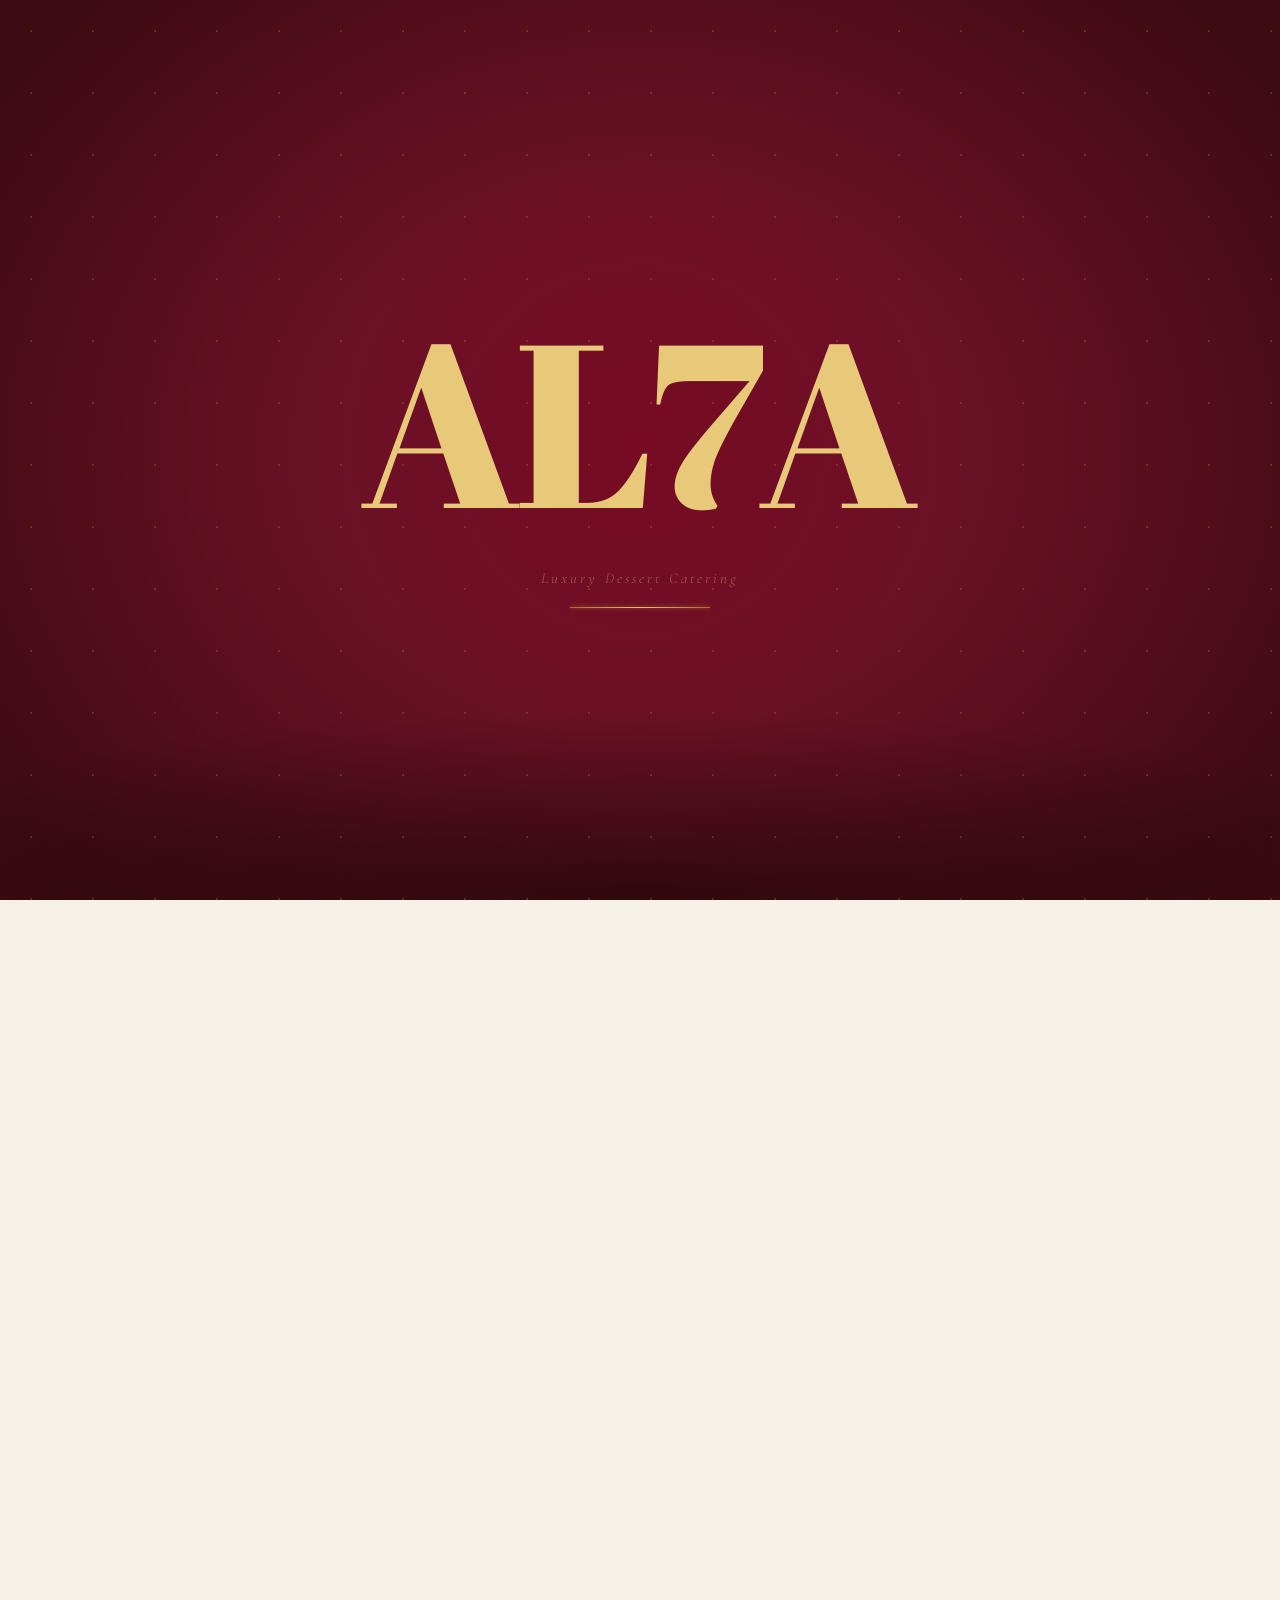
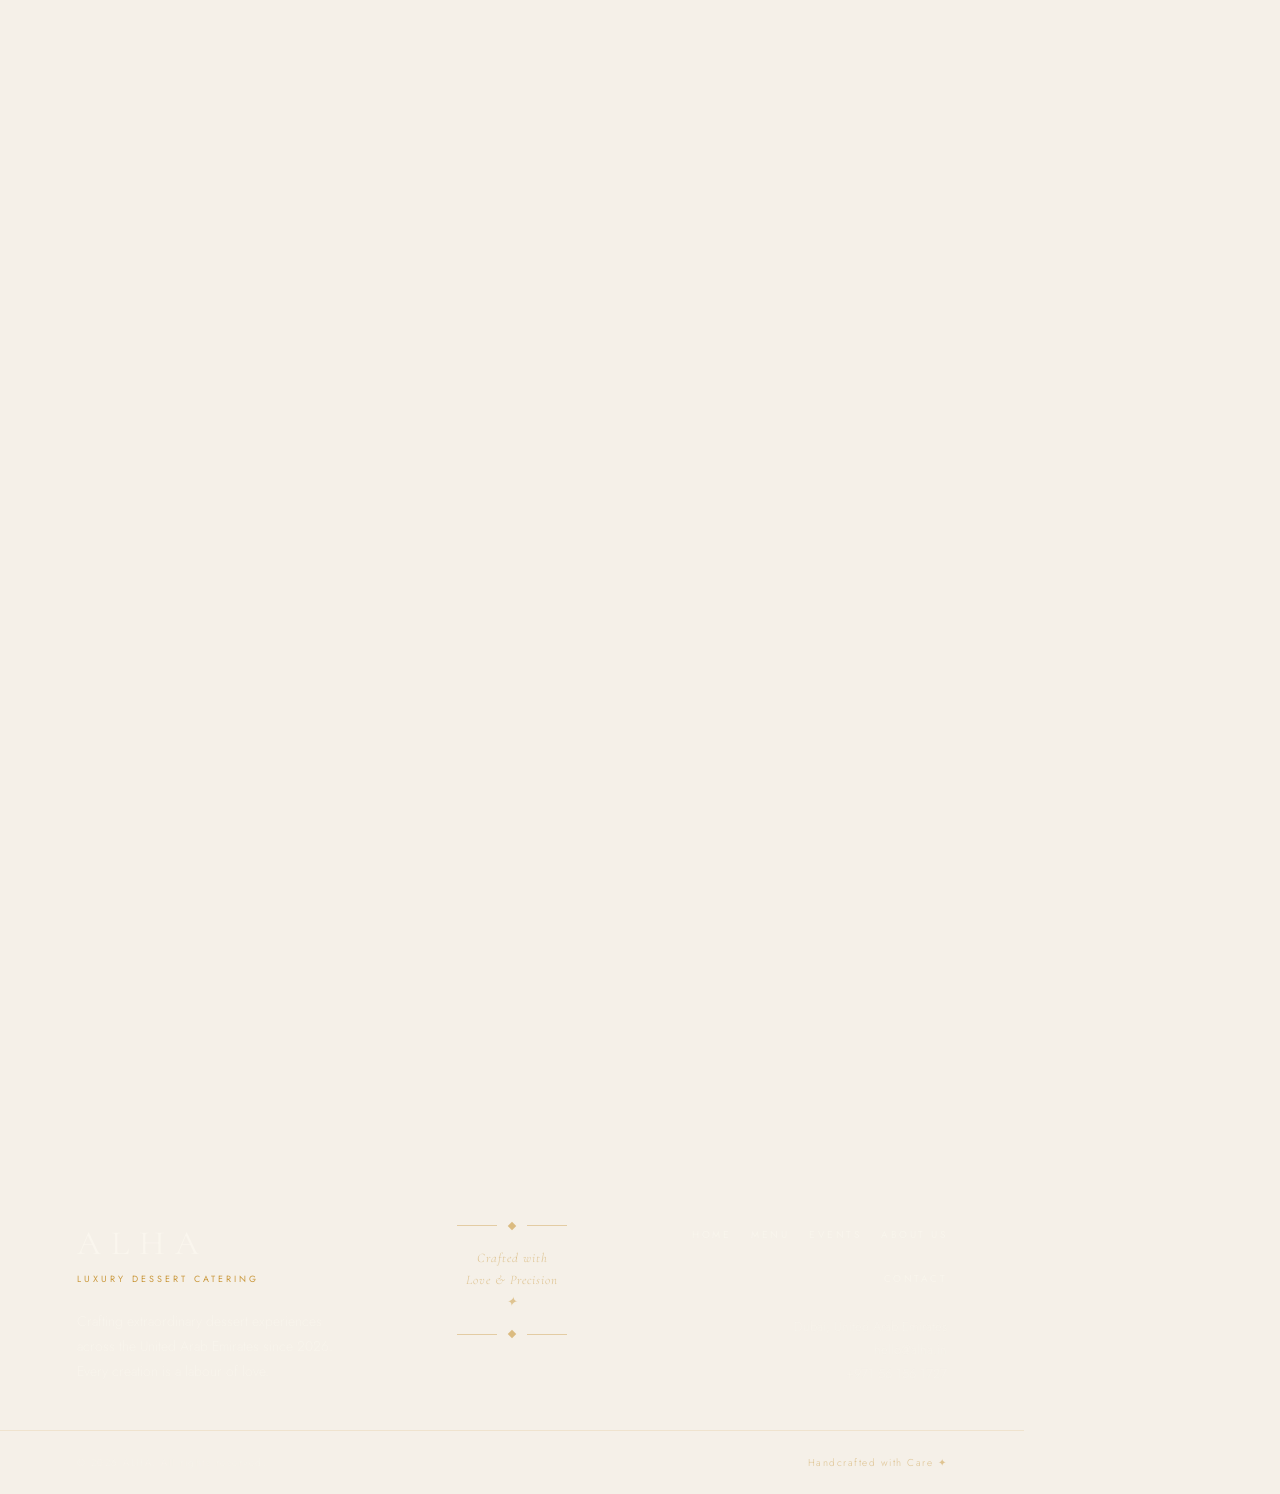
==== index.html @ c1e3aeca "backend - journal" ====
<!DOCTYPE html>
<html lang="en">
<head>
  <meta charset="UTF-8" />
  <meta name="viewport" content="width=device-width, initial-scale=1.0" />
  <link href="https://fonts.googleapis.com/css2?family=Cormorant+Garamond:ital,wght@0,300;0,400;0,600;0,700;1,300;1,400;1,600&family=Jost:wght@200;300;400;500&family=Abril+Fatface&display=swap" rel="stylesheet" />
  <!-- Tabler Icons -->
  <link rel="stylesheet" href="https://cdn.jsdelivr.net/npm/@tabler/icons-webfont@latest/tabler-icons.min.css">
  <!-- Three.js r128 from CDN -->
  <!-- Supabase Client Library -->
  <script src="https://cdn.jsdelivr.net/npm/@supabase/supabase-js@2"></script>
  <script src="https://cdnjs.cloudflare.com/ajax/libs/three.js/r128/three.min.js"></script>
  <style>
    *, *::before, *::after { box-sizing: border-box; margin: 0; padding: 0; }
 
    :root {
      --bg:         #f5f0e8;
      --bg-dark:    #1a0f0f;
      --primary:    #6b1126;
      --primary-dk: #3d0910;
      --gold:       #c9973a;
      --gold-lt:    #e8c06a;
      --gold-glow:  #f0d080;
      --cream:      #faf6ee;
      --text:       #2a1a1a;
      --text-lt:    #5a3a3a;
      --warm-gray:  #e8e0d4;
    }
 
    html { scroll-behavior: smooth; }
    body {
      background: var(--bg);
      font-family: 'Jost', sans-serif;
      color: var(--text);
      overflow-x: hidden;
      cursor: none;
    }
 
    /* ═══════════════════════════ CURSOR ═══ */
    #cursor {
      position: fixed; z-index: 99999;
      width: 10px; height: 10px; border-radius: 50%;
      background: var(--gold); pointer-events: none;
      transform: translate(-50%,-50%);
      transition: width .3s, height .3s;
      mix-blend-mode: multiply;
    }
    #cursor-ring {
      position: fixed; z-index: 99998;
      width: 36px; height: 36px; border-radius: 50%;
      border: 1px solid rgba(201,151,58,.5); pointer-events: none;
      transform: translate(-50%,-50%);
      transition: width .3s, height .3s, border-color .3s;
    }
    body:has(a:hover) #cursor, body:has(button:hover) #cursor { width:16px;height:16px;background:var(--primary); }
    body:has(a:hover) #cursor-ring, body:has(button:hover) #cursor-ring { width:52px;height:52px;border-color:rgba(107,17,38,.4); }
 
    /* ═══════════════════════════ LOADER ═══ */
    #loading-screen {
  position: fixed;
  inset: 0;
  z-index: 9999;
  background: var(--primary);
  display: flex;
  flex-direction: column;
  align-items: center;
  justify-content: center;
  overflow: hidden;
  transition: opacity .8s cubic-bezier(.4,0,.2,1), visibility .8s;
}

#loading-screen::before {
  content: '';
  position: absolute;
  inset: 0;
  pointer-events: none;
  background:
    radial-gradient(ellipse 60% 70% at 50% 50%, transparent 40%, rgba(26,5,5,.55) 100%),
    radial-gradient(ellipse 100% 30% at 50% 0%, rgba(107,17,38,.8) 0%, transparent 70%),
    radial-gradient(ellipse 100% 30% at 50% 100%, rgba(26,5,5,.7) 0%, transparent 70%);
}
    #loading-screen.fade-out { opacity:0; visibility:hidden; }

    /* 3D wireframe sphere canvas in loader — hidden, kept for JS compat */
    #loader-3d { display: none; }
    .loader-corners { display:none; }

    .loader-inner {
      display:flex; flex-direction:column; align-items:center;
      position: relative; z-index: 1;
      animation: loaderReveal .6s .2s ease both;
    }
    @keyframes loaderReveal { from{opacity:0;transform:translateY(16px)} to{opacity:1;transform:translateY(0)} }

    /* Tag, ornaments, and diamond — hidden */
    .loader-tag      { display:none; }
    .loader-ornament { display:none; }

    .wordmark-wrap { width:min(560px,82vw); }
    .alha-svg { width:100%; height:auto; overflow:visible; }
    .loader-tagline {
      font-family:'Cormorant Garamond',serif; font-size:clamp(11px,1.5vw,15px);
      font-style:italic; font-weight:300; color:rgba(232,192,106,.45);
      letter-spacing:3px; margin-top:20px; margin-bottom:16px;
    }

    /* ── Center-closing progress line ──
       Sits inline, centred, directly below the wordmark.
       Two fills close inward from each end of the compact track.   */
    .loader-progress {
      position: relative;
      width: clamp(100px, 22vw, 140px);
      height: 1px;
      background: rgba(201,151,58,.18);
      overflow: visible;
      margin-top: 4px;
    }
    /* Subtle glow halo on the track */
    .loader-progress::before {
      content:'';
      position: absolute; top: -1px; left: 0; right: 0; height: 3px;
      background: rgba(201,151,58,.07);
      filter: blur(2px);
    }
    /* Left fill — anchored left:0, grows right to 50% */
    .loader-progress-fill-left {
      position: absolute; top: 0; left: 0; height: 100%; width: 0%;
      background: linear-gradient(90deg, rgba(201,151,58,.6), var(--gold-lt));
      animation: closingLeft 2.4s cubic-bezier(.25,1,.5,1) forwards;
      box-shadow: 0 0 4px rgba(232,192,106,.5);
    }
    /* Right fill — anchored right:0, grows left to 50% */
    .loader-progress-fill-right {
      position: absolute; top: 0; right: 0; height: 100%; width: 0%;
      background: linear-gradient(270deg, rgba(201,151,58,.6), var(--gold-lt));
      animation: closingRight 2.4s cubic-bezier(.25,1,.5,1) forwards;
      box-shadow: 0 0 4px rgba(232,192,106,.5);
    }
    @keyframes closingLeft  { 0%{width:0%} 100%{width:50%} }
    @keyframes closingRight { 0%{width:0%} 100%{width:50%} }

    /* ── Loader decorative background canvas ──
       Full-bleed SVG behind the wordmark — gold glints, rings, dots. */
    .loader-bg-canvas{
    position:absolute;
    inset:0;
    z-index:0;
    pointer-events:none;

    background:
      radial-gradient(circle at center,
        rgba(140,0,30,.35) 0%,
        rgba(107,17,38,.15) 40%,
        rgba(107,17,38,0) 70%),

      radial-gradient(ellipse 60% 70% at 50% 50%,
        transparent 40%,
        rgba(26,5,5,.55) 100%),

      radial-gradient(ellipse 100% 30% at 50% 0%,
        rgba(107,17,38,.8) 0%,
        transparent 70%),

      radial-gradient(ellipse 100% 30% at 50% 100%,
        rgba(26,5,5,.7) 0%,
        transparent 70%),

      var(--primary);
}
    .loader-bg-canvas::after{
    content:'';
    position:absolute;
    inset:0;
    opacity:.35;

    background-image:
      radial-gradient(circle,
        rgba(201,151,58,.7) 1px,
        transparent 1px);

    background-size:62px 62px;
}
 
    /* ═══════════════════════════ PORTAL ═══ */
    #portal-overlay {
      position:fixed; inset:0; z-index:9000;
      display:flex; align-items:center; justify-content:center;
      pointer-events:none; opacity:0; visibility:hidden;
    }
    #portal-overlay.active { opacity:1; visibility:visible; pointer-events:all; }
    .portal-curtain-left,.portal-curtain-right {
      position:absolute; top:0; height:100%; width:50%;
      background: var(--primary); transition:transform .9s cubic-bezier(.76,0,.24,1);
    }
    .portal-curtain-left  { left:0; transform-origin:left; }
    .portal-curtain-right { right:0; transform-origin:right; }
    #portal-overlay.open .portal-curtain-left  { transform:translateX(-100%); }
    #portal-overlay.open .portal-curtain-right { transform:translateX(100%); }
    /*
      The "7" merges into the hero section's left half which is var(--primary) = #6b1126.
      transform-origin is shifted left so the zoom expands toward that column.
      scale goes high enough that the glyph fully engulfs its own bounding box and
      the opacity fades to 0 before it becomes visible as a distinct shape.
    */
    .portal-h {
      position:absolute; z-index:2;
      width:min(130px,17vw);
      display:flex; align-items:center; justify-content:center;
      transform-origin: 30% center;
    }
    .portal-h-svg { width:100%; height:100%; display:block; }
    @keyframes portalHMergeZoom {
      0%   { transform:scale(1);   opacity:1; }
      50%  { transform:scale(5);   opacity:0.6; }
      100% { transform:scale(10);  opacity:0; }
    }
    #portal-overlay.open .portal-h { animation:portalHMergeZoom 0.9s cubic-bezier(.2,1,.3,1) forwards; }
 
    /* ═══════════════════════════ HERO ═══ */
    #main-site { opacity:0; transition:opacity .6s ease; }
    #main-site.visible { opacity:1; }

    #home {
      position: relative;
      min-height: 100vh;
      display: flex; flex-direction: column; align-items: center; justify-content: center;
      text-align: center;
      padding: clamp(80px,12vh,140px) clamp(24px,6vw,80px) clamp(80px,10vh,120px);
      overflow: hidden;
      background: var(--primary);
    }
 
    /* Three.js canvas — fills hero behind content */
    #hero-canvas {
      position: absolute; inset: 0;
      width: 100% !important; height: 100% !important;
      z-index: 0;
      pointer-events: none;
    }
 
    /* Vignette + content layer */
    #home::before {
      content:''; position:absolute; inset:0; z-index:1; pointer-events:none;
      background:
        radial-gradient(ellipse 60% 70% at 50% 50%, transparent 40%, rgba(26,5,5,.55) 100%),
        radial-gradient(ellipse 100% 30% at 50% 0%, rgba(107,17,38,.8) 0%, transparent 70%),
        radial-gradient(ellipse 100% 30% at 50% 100%, rgba(26,5,5,.7) 0%, transparent 70%);
    }
 
    .hero-content { position:relative; z-index:2; }
    .hero-eyebrow {
      font-size:9px; font-weight:400; letter-spacing:5px; text-transform:uppercase;
      color:rgba(201,151,58,.7); margin-bottom:20px;
      display:flex; align-items:center; gap:14px;
    }
    .hero-eyebrow::before,.hero-eyebrow::after { content:'✦'; font-size:6px; color:rgba(201,151,58,.45); }
    .hero-heading {
      font-family:'Cormorant Garamond',serif; font-size:clamp(42px,8vw,100px);
      font-weight:300; line-height:1.02; color:var(--cream); letter-spacing:-1px; margin-bottom:8px;
    }
    .hero-heading em { font-style:italic; color:var(--gold-lt); }
    .hero-sub {
      font-family:'Cormorant Garamond',serif; font-size:clamp(16px,2vw,22px);
      font-weight:300; font-style:italic; color:rgba(250,246,238,.5);
      margin-bottom:36px; letter-spacing:1px;
    }
    .hero-divider { display:flex; align-items:center; gap:14px; margin-bottom:36px; }
    .hero-divider-line { width:60px; height:1px; background:rgba(201,151,58,.3); }
    .hero-divider-gem { width:6px; height:6px; background:var(--gold); transform:rotate(45deg); opacity:.7; }
    .hero-cta-wrap { display:flex; align-items:center; gap:16px; flex-wrap:wrap; justify-content:center; }
    .hero-cta-primary {
      display:inline-block; padding:15px 44px; background:var(--gold); color:var(--bg-dark);
      font-size:10px; font-weight:500; letter-spacing:3px; text-transform:uppercase; text-decoration:none;
      transition:background .25s,transform .25s,box-shadow .25s;
      box-shadow:0 8px 30px rgba(201,151,58,.25);
    }
    .hero-cta-primary:hover { background:var(--gold-lt); transform:translateY(-2px); box-shadow:0 14px 40px rgba(201,151,58,.4); }
    .hero-cta-secondary {
      display:inline-flex; align-items:center; gap:8px;
      font-size:10px; font-weight:400; letter-spacing:2.5px; text-transform:uppercase;
      text-decoration:none; color:rgba(250,246,238,.55); transition:color .25s;
    }
    .hero-cta-secondary:hover { color:var(--cream); }
    .hero-scroll-hint {
      position:absolute; bottom:28px; left:50%; transform:translateX(-50%); z-index:2;
      display:flex; flex-direction:column; align-items:center; gap:8px;
    }
    .hero-scroll-hint p { font-size:8px; letter-spacing:3px; text-transform:uppercase; color:rgba(201,151,58,.4); }
    .scroll-mouse { width:18px; height:28px; border:1px solid rgba(201,151,58,.25); border-radius:9px; position:relative; }
    .scroll-mouse::after {
      content:''; position:absolute; top:5px; left:50%; transform:translateX(-50%);
      width:2px; height:5px; border-radius:1px; background:rgba(201,151,58,.5);
      animation:scrollDot 1.8s ease infinite;
    }
    @keyframes scrollDot { 0%,100%{opacity:1;transform:translateX(-50%) translateY(0)} 50%{opacity:0;transform:translateX(-50%) translateY(7px)} }
 
    /* ═══════════════════════════ ABOUT BANNER CAROUSEL ═══ */
    #about-banner {
      position: relative;
      overflow: hidden;
      background: var(--primary);
      width: 100vw;
      margin-left: calc(-50vw + 50%);
    }
    
    /* Full-width edge-to-edge container */
    .banner-carousel {
      position: relative;
      width: 100%;
      height: clamp(520px, 65vh, 750px);
      margin: 0;
      overflow: hidden;
    }
    
    /* Track holds all slides */
    .banner-track {
      display: flex;
      width: 100%;
      height: 100%;
      transition: transform 0.8s cubic-bezier(0.4, 0, 0.2, 1);
      will-change: transform;
    }
    
    /* Each slide is ONE section only */
    .banner-slide {
      min-width: 100%;
      width: 100%;
      height: 100%;
      position: relative;
      flex-shrink: 0;
    }
    
    /* Background layer: full-width burgundy with lace texture */
    .banner-background {
      position: absolute;
      inset: 0;
      background: var(--primary);
      background-size: cover;
      background-position: center;
      background-repeat: no-repeat;
      z-index: 0;
    }
    
    /* Continuous burgundy overlay with subtle texture pattern */
    .banner-background::after {
      content: '';
      position: absolute;
      inset: 0;
      background: 
        linear-gradient(
          90deg,
          rgba(107, 17, 38, 0.95) 0%,
          rgba(107, 17, 38, 0.88) 45%,
          rgba(107, 17, 38, 0.82) 70%,
          rgba(107, 17, 38, 0.75) 100%
        ),
        repeating-linear-gradient(
          45deg,
          transparent,
          transparent 2px,
          rgba(0, 0, 0, 0.03) 2px,
          rgba(0, 0, 0, 0.03) 4px
        );
      z-index: 1;
    }
    
    /* Content wrapper holds text + featured image - centered with max-width */
    .banner-content-wrapper {
      position: relative;
      z-index: 2;
      width: 100%;
      max-width: 1600px;
      height: 100%;
      margin: 0 auto;
      display: flex;
      align-items: center;
      gap: clamp(40px, 5vw, 80px);
      padding: clamp(50px, 7vw, 90px) clamp(60px, 8vw, 120px);
    }
    
    /* Text area on LEFT */
    .banner-text-area {
      flex: 1;
      max-width: 580px;
      position: relative;
    }
    
    /* Large outlined number background */
    .banner-number {
      position: absolute;
      top: -60px;
      left: -35px;
      font-family: 'Cormorant Garamond', serif;
      font-size: clamp(160px, 22vw, 260px);
      font-weight: 700;
      line-height: 1;
      color: transparent;
      -webkit-text-stroke: 1px rgba(232, 192, 106, 0.12);
      pointer-events: none;
      user-select: none;
      z-index: 0;
    }
    
    /* Category label */
    .banner-eyebrow {
      font-size: 11px;
      font-weight: 500;
      letter-spacing: 4px;
      text-transform: uppercase;
      color: var(--gold);
      margin-bottom: 20px;
      position: relative;
      z-index: 1;
    }
    
    /* Main heading */
    .banner-heading {
      font-family: 'Cormorant Garamond', serif;
      font-size: clamp(46px, 6.5vw, 82px);
      font-weight: 300;
      line-height: 1.05;
      color: var(--cream);
      margin-bottom: 28px;
      position: relative;
      z-index: 1;
      text-shadow: 0 2px 12px rgba(0, 0, 0, 0.4);
    }
    
    /* Description text */
    .banner-body {
      font-size: clamp(16px, 1.8vw, 20px);
      font-weight: 300;
      line-height: 1.8;
      color: rgba(250, 246, 238, 0.92);
      position: relative;
      z-index: 1;
      max-width: 520px;
    }
    
    /* Featured image box on RIGHT - LARGER SCALE */
    .banner-featured-image {
      flex: 0 0 clamp(420px, 42%, 580px);
      height: 82%;
      position: relative;
      overflow: hidden;
      border: 4px solid rgba(232, 192, 106, 0.45);
      box-shadow: 
        0 16px 56px rgba(0, 0, 0, 0.5),
        0 0 0 1px rgba(232, 192, 106, 0.15) inset,
        0 8px 32px rgba(201, 151, 58, 0.2);
      background: rgba(0, 0, 0, 0.15);
    }
    
    /* Image inside featured box - clean, high detail */
    .banner-featured-image img {
      width: 100%;
      height: 100%;
      object-fit: cover;
      display: block;
      filter: contrast(1.05) saturate(1.1);
    }
    
    /* Pagination dots - floating over burgundy */
    .banner-dots {
      position: absolute;
      bottom: 40px;
      left: 50%;
      transform: translateX(-50%);
      display: flex;
      gap: 16px;
      z-index: 10;
    }
    
    .banner-dot {
      width: 12px;
      height: 12px;
      border-radius: 50%;
      border: 2px solid rgba(250, 246, 238, 0.6);
      background: transparent;
      cursor: pointer;
      transition: all 0.3s ease;
      padding: 0;
    }
    
    .banner-dot:hover {
      background: rgba(250, 246, 238, 0.5);
      transform: scale(1.15);
      border-color: rgba(250, 246, 238, 0.8);
    }
    
    .banner-dot.active {
      background: var(--gold-lt);
      border-color: var(--gold-lt);
      transform: scale(1.25);
    }
    
    /* Responsive adjustments */
    @media (max-width: 1200px) {
      .banner-content-wrapper {
        padding: clamp(40px, 6vw, 70px) clamp(50px, 7vw, 90px);
      }
      .banner-featured-image {
        flex: 0 0 clamp(360px, 38%, 480px);
      }
    }
    
    @media (max-width: 900px) {
      .banner-content-wrapper {
        flex-direction: column;
        justify-content: center;
        gap: 32px;
        padding: clamp(40px, 6vw, 60px);
      }
      .banner-text-area {
        max-width: 100%;
      }
      .banner-featured-image {
        flex: 0 0 auto;
        width: 100%;
        max-width: 500px;
        height: 280px;
      }
      .banner-number {
        font-size: 120px;
        top: -35px;
        left: -25px;
      }
    }
    
    @media (max-width: 768px) {
      .banner-carousel {
        width: 100%;
        height: clamp(600px, 70vh, 800px);
      }
      .banner-background::after {
        background: rgba(107, 17, 38, 0.92);
      }
      .banner-featured-image {
        height: 240px;
      }
    }

    /* ═══════════════════════════ STORY TIMELINE ═══ */
    #menu {
      position:relative; padding:0; background:var(--bg);
    }
    #menu::before {
      display: none;
    }
    #path-canvas {
      position:absolute; top:0; left:0; width:100%; height:100%;
      pointer-events:none; overflow:visible;
    }
    #sphere {
      position: fixed;
      width: 26px; height: 26px;
      border-radius: 50%;
      background: radial-gradient(circle at 32% 32%, #ffe9a0, var(--gold) 55%, #8a5c18);
      box-shadow:
        0 0 0 3px rgba(201,151,58,.15),
        0 0 14px rgba(201,151,58,.7),
        0 0 32px rgba(201,151,58,.4),
        0 0 60px rgba(201,151,58,.18);
      /* Positioned via style.left / style.top from JS — start offscreen */
      top: -60px; left: -60px;
      z-index: 100; pointer-events: none;
      will-change: top, left;
      transition: box-shadow .4s ease, width .3s ease, height .3s ease;
    }
    #sphere.at-node {
      width: 34px; height: 34px;
      box-shadow:
        0 0 0 4px rgba(201,151,58,.2),
        0 0 20px rgba(201,151,58,.9),
        0 0 50px rgba(201,151,58,.6),
        0 0 100px rgba(201,151,58,.25);
    }
 
    /* ═══════════════════════════ SECTION CARDS (3D tilt) ═══ */
    .story-section {
      position:relative; display:flex; align-items:center;
      min-height:100vh; padding:clamp(48px,7vh,100px) 0;
    }
    .story-section.left-image  { flex-direction:row;         padding-left:clamp(40px,7vw,120px); padding-right:clamp(40px,7vw,120px); }
    .story-section.right-image { flex-direction:row-reverse; padding-left:clamp(40px,7vw,120px); padding-right:clamp(40px,7vw,120px); }
    .story-section:nth-child(even) { background:rgba(255,252,247,.6); }
 
    .section-image-wrap {
      flex:0 0 44%; max-width:44%; position:relative; will-change:transform;
      /* 3D tilt perspective set by JS */
      transform-style: preserve-3d;
    }
    .section-image-wrap::before {
      content:''; position:absolute; pointer-events:none; z-index:0;
      border:1px solid rgba(201,151,58,.18); transition:opacity .4s;
    }
    .story-section.left-image  .section-image-wrap::before { left:-18px;top:-18px;right:6px;bottom:6px; }
    .story-section.right-image .section-image-wrap::before { right:-18px;top:-18px;left:6px;bottom:6px; }
 
    .section-image-inner { position:relative; overflow:hidden; aspect-ratio:4/3; }
    .section-image-inner img { width:100%;height:100%;object-fit:cover;display:block;transition:transform .8s cubic-bezier(.4,0,.2,1); }
    .story-section:hover .section-image-inner img { transform:scale(1.04); }
    .img-overlay { position:absolute;inset:0;background:linear-gradient(140deg,rgba(107,17,38,.1) 0%,transparent 55%);pointer-events:none; }
 
    .section-num {
      position:absolute; font-family:'Cormorant Garamond',serif; font-size:clamp(80px,12vw,160px);
      font-weight:700; line-height:1; color:transparent; -webkit-text-stroke:1px rgba(201,151,58,.08);
      pointer-events:none; user-select:none; z-index:0;
    }
    .left-image  .section-num { right:clamp(20px,3vw,40px); top:50%; transform:translateY(-50%); }
    .right-image .section-num { left:clamp(20px,3vw,40px);  top:50%; transform:translateY(-50%); }
 
    .section-text { flex:1; position:relative; z-index:1; }
    .left-image  .section-text { padding-left:clamp(44px,6vw,96px); }
    .right-image .section-text { padding-right:clamp(44px,6vw,96px); }
 
    .section-eyebrow { font-size:9px;font-weight:400;letter-spacing:4px;text-transform:uppercase;color:var(--gold);margin-bottom:16px;display:flex;align-items:center;gap:10px; }
    .section-eyebrow::before { content:'';display:inline-block;width:24px;height:1px;background:var(--gold);opacity:.5;flex-shrink:0; }
    .section-heading { font-family:'Cormorant Garamond',serif;font-size:clamp(32px,4vw,60px);font-weight:300;line-height:1.1;color:var(--primary);margin-bottom:20px;letter-spacing:-.3px; }
    .section-heading em { font-style:italic;font-weight:300;color:var(--text); }
    .section-rule { display:flex;align-items:center;gap:10px;margin-bottom:22px; }
    .section-rule-line { width:36px;height:1px;background:var(--gold);opacity:.5; }
    .section-rule-gem  { width:4px;height:4px;background:var(--gold);transform:rotate(45deg);opacity:.6; }
    .section-body { font-size:clamp(14px,1.3vw,17px);font-weight:300;line-height:1.9;color:var(--text-lt);max-width:380px;margin-bottom:36px; }
    .section-cta {
      display:inline-flex;align-items:center;gap:14px;padding:14px 36px;
      border:1px solid rgba(107,17,38,.25);color:var(--primary);
      font-size:10px;font-weight:400;letter-spacing:2.5px;text-transform:uppercase;text-decoration:none;
      transition:color .3s,border-color .3s,gap .3s;position:relative;overflow:hidden;
    }
    .section-cta::before { content:'';position:absolute;inset:0;background:var(--primary);transform:translateX(-101%);transition:transform .4s cubic-bezier(.4,0,.2,1); }
    .section-cta:hover::before { transform:translateX(0); }
    .section-cta:hover { color:var(--cream);border-color:var(--primary);gap:20px; }
    .section-cta span,.section-cta-arrow { position:relative;z-index:1; }
    .section-cta-arrow { font-size:16px;line-height:1; }
 
    /* ═══════════════════════════ QUOTE ═══ */
    #quote-interlude {
      background:var(--primary); position:relative; overflow:hidden;
      padding:clamp(48px,6vh,80px) clamp(32px,8vw,120px); text-align:center;
      margin-bottom: 0;
    }
    #quote-interlude::before {
      content:'"'; position:absolute;
      font-family:'Cormorant Garamond',serif; font-size:clamp(180px,28vw,300px);
      font-weight:700; line-height:.8; color:rgba(255,255,255,.03);
      top:0; left:50%; transform:translateX(-50%); pointer-events:none; user-select:none;
    }
    /* Three.js particle canvas behind quote */
    #quote-canvas {
      position:absolute; inset:0;
      width:100% !important; height:100% !important;
      z-index:0; pointer-events:none;
    }
    #quote-interlude > *:not(canvas) { position:relative; z-index:1; }
    .quote-text {
      font-family:'Cormorant Garamond',serif; font-size:clamp(22px,3.5vw,44px);
      font-weight:300; font-style:italic; color:var(--cream);
      line-height:1.5; max-width:800px; margin:0 auto 20px;
    }
    .quote-attr { font-size:9px;letter-spacing:4px;text-transform:uppercase;color:rgba(201,151,58,.6); }
 
    /* ═══════════════════════════ REVEAL ═══ */
    .reveal-img { opacity:0;transform:scale(.94) translateY(20px);transition:opacity 1s cubic-bezier(.4,0,.2,1),transform 1s cubic-bezier(.4,0,.2,1); }
    .reveal-text > * { opacity:0;transform:translateY(32px);transition:opacity .9s cubic-bezier(.4,0,.2,1),transform .9s cubic-bezier(.4,0,.2,1); }
    .reveal-img.in-view  { opacity:1;transform:scale(1) translateY(0); }
    .reveal-text.in-view > * { opacity:1;transform:translateY(0); }
    .reveal-text.in-view > *:nth-child(1){transition-delay:0s}
    .reveal-text.in-view > *:nth-child(2){transition-delay:.08s}
    .reveal-text.in-view > *:nth-child(3){transition-delay:.16s}
    .reveal-text.in-view > *:nth-child(4){transition-delay:.24s}
    .reveal-text.in-view > *:nth-child(5){transition-delay:.32s}
    .reveal-quote { opacity:0;transform:translateY(24px);transition:opacity 1.1s ease,transform 1.1s ease; }
    .reveal-quote.in-view { opacity:1;transform:translateY(0); }

    /* ═══════════════════════════ FULL-HEIGHT SECTIONS ═══ */
    .full-section {
      min-height: 100vh;
      position: relative;
      scroll-snap-align: start;
    }

    /* ═══════════════════════════ BLOG SECTION ═══ */
    #blog {
      padding: clamp(40px,5vh,60px) 0;
      background: var(--bg);
      max-width: 100%;
      overflow: hidden;
      margin-top: 0;
    }
    
    /* Constrain all blog content to left 70% to avoid arc dock */
    .blog-wrapper {
      max-width: 70%;
      margin: 0;
      padding: 0 clamp(32px,6vw,80px);
    }
    
    .blog-header {
      text-align: left;
      margin-bottom: 28px;
    }
    .blog-header h2 {
      font-family: 'Cormorant Garamond', serif;
      font-size: clamp(40px,6vw,72px);
      font-weight: 300;
      color: var(--primary);
      margin-bottom: 12px;
    }
    .blog-header p {
      font-size: clamp(14px,1.5vw,18px);
      color: var(--text-lt);
      max-width: 600px;
      margin-bottom: 24px;
    }

    /* Journal filters */
    .journal-filters {
      display: flex;
      gap: 12px;
      flex-wrap: wrap;
      margin-bottom: 40px;
    }
    .journal-filter-btn {
      padding: 9px 22px;
      background: transparent;
      border: 1px solid rgba(201,151,58,.25);
      color: var(--text);
      font-size: 10px;
      letter-spacing: 2px;
      text-transform: uppercase;
      font-family: 'Jost', sans-serif;
      cursor: pointer;
      transition: all .25s ease;
    }
    .journal-filter-btn:hover { border-color: var(--gold); color: var(--primary); }
    .journal-filter-btn.jfb-active { background: var(--gold); border-color: var(--gold); color: var(--bg-dark); }

    /* Journal grid */
    .journal-grid {
      display: grid;
      grid-template-columns: repeat(3, 1fr);
      gap: 24px;
      margin-bottom: 60px;
    }
    @media (max-width: 1200px) { .journal-grid { grid-template-columns: repeat(2, 1fr); } }
    @media (max-width: 640px)  { .journal-grid { grid-template-columns: 1fr; } }

    /* Journal card — compact rectangle */
    .journal-card {
      background: #fff;
      border: 1px solid rgba(201,151,58,.18);
      display: flex;
      flex-direction: column;
      overflow: hidden;
      cursor: pointer;
      transition: transform .3s ease, box-shadow .3s ease;
      position: relative;
    }
    .journal-card:hover {
      transform: translateY(-4px);
      box-shadow: 0 16px 40px rgba(107,17,38,.13);
    }
    .journal-card::after {
      content: '';
      position: absolute;
      top: 0; left: 0; right: 0;
      height: 2px;
      background: linear-gradient(90deg, var(--gold), var(--gold-lt));
      transform: scaleX(0);
      transform-origin: left;
      transition: transform .3s ease;
    }
    .journal-card:hover::after { transform: scaleX(1); }

    /* Card image — fixed short height for rectangular look */
    .journal-card-img {
      width: 100%;
      height: 180px;
      overflow: hidden;
      flex-shrink: 0;
      background: rgba(107,17,38,.06);
    }
    .journal-card-img img {
      width: 100%; height: 100%;
      object-fit: cover;
      display: block;
      transition: transform .5s ease;
    }
    .journal-card:hover .journal-card-img img { transform: scale(1.06); }

    /* Card body */
    .journal-card-body {
      padding: 20px 22px 24px;
      display: flex;
      flex-direction: column;
      flex-grow: 1;
    }
    .journal-card-cat {
      display: inline-block;
      font-size: 9px;
      letter-spacing: 2px;
      text-transform: uppercase;
      color: var(--gold);
      font-weight: 600;
      margin-bottom: 10px;
    }
    .journal-card-title {
      font-family: 'Cormorant Garamond', serif;
      font-size: clamp(17px, 1.6vw, 21px);
      font-weight: 400;
      color: var(--primary);
      line-height: 1.3;
      margin: 0 0 10px 0;
    }
    .journal-card-excerpt {
      font-size: 13px;
      line-height: 1.7;
      color: var(--text-lt);
      margin: 0 0 16px 0;
      flex-grow: 1;
      display: -webkit-box;
      -webkit-line-clamp: 3;
      -webkit-box-orient: vertical;
      overflow: hidden;
    }
    .journal-card-meta {
      display: flex;
      align-items: center;
      gap: 14px;
      font-size: 11px;
      color: var(--text-lt);
      padding-top: 14px;
      border-top: 1px solid rgba(201,151,58,.12);
      margin-top: auto;
    }
    .journal-card-meta span { display: flex; align-items: center; gap: 5px; }

    /* Skeleton */
    .journal-card-skeleton {
      background: #fff;
      border: 1px solid rgba(201,151,58,.15);
      overflow: hidden;
      height: 340px;
    }
    .journal-card-skeleton::before {
      content: '';
      display: block;
      height: 180px;
      background: linear-gradient(90deg, rgba(201,151,58,.06) 25%, rgba(201,151,58,.14) 50%, rgba(201,151,58,.06) 75%);
      background-size: 200% 100%;
      animation: jSkeleton 1.4s infinite;
    }
    .journal-card-skeleton::after {
      content: '';
      display: block;
      height: 160px;
      background: linear-gradient(90deg, rgba(201,151,58,.04) 25%, rgba(201,151,58,.09) 50%, rgba(201,151,58,.04) 75%);
      background-size: 200% 100%;
      animation: jSkeleton 1.4s infinite .2s;
    }
    @keyframes jSkeleton {
      0%   { background-position: 200% 0; }
      100% { background-position: -200% 0; }
    }

    /* Responsive */
    @media (max-width: 767px) {
      .blog-wrapper { max-width: 100%; }
      .blog-header { text-align: center; }
      .journal-filters { justify-content: center; }
    }

    /* ═══════════════════════════ CONTACT SECTION ═══ */
    #contact {
      padding: clamp(80px,10vh,120px) clamp(32px,6vw,80px);
      background: var(--cream);
    }
    .contact-container {
      max-width: 1200px;
      margin: 0 auto;
      display: grid;
      grid-template-columns: 1.2fr 1fr;
      gap: 60px;
      align-items: start;
    }
    .contact-form-wrap h2 {
      font-family: 'Cormorant Garamond', serif;
      font-size: clamp(36px,5vw,56px);
      font-weight: 300;
      color: var(--primary);
      margin-bottom: 12px;
    }
    .contact-form-wrap p {
      font-size: 15px;
      color: var(--text-lt);
      margin-bottom: 36px;
    }
    .contact-form {
      display: flex;
      flex-direction: column;
      gap: 20px;
    }
    .form-group {
      display: flex;
      flex-direction: column;
      gap: 8px;
    }
    .form-group label {
      font-size: 11px;
      letter-spacing: 2px;
      text-transform: uppercase;
      color: var(--text);
      font-weight: 500;
    }
    .form-group input,
    .form-group textarea {
      padding: 14px 18px;
      border: 1px solid rgba(201,151,58,.25);
      background: rgba(255,255,255,.7);
      font-family: 'Jost', sans-serif;
      font-size: 14px;
      color: var(--text);
      transition: border-color .3s ease, background .3s ease;
    }
    .form-group input:focus,
    .form-group textarea:focus {
      outline: none;
      border-color: var(--gold);
      background: rgba(255,255,255,.95);
    }
    .form-group textarea {
      resize: vertical;
      min-height: 140px;
    }
    .submit-btn {
      padding: 16px 48px;
      background: var(--primary);
      color: var(--cream);
      border: none;
      font-family: 'Jost', sans-serif;
      font-size: 11px;
      letter-spacing: 3px;
      text-transform: uppercase;
      font-weight: 500;
      cursor: pointer;
      transition: background .3s ease, transform .3s ease, box-shadow .3s ease;
      align-self: flex-start;
    }
    .submit-btn:hover {
      background: var(--gold);
      color: var(--bg-dark);
      transform: translateY(-2px);
      box-shadow: 0 8px 24px rgba(201,151,58,.3);
    }
    .contact-info h3 {
      font-family: 'Cormorant Garamond', serif;
      font-size: clamp(28px,4vw,40px);
      font-weight: 300;
      color: var(--primary);
      margin-bottom: 28px;
    }
    .info-item {
      margin-bottom: 24px;
      padding-bottom: 24px;
      border-bottom: 1px solid rgba(201,151,58,.15);
    }
    .info-item:last-child {
      border-bottom: none;
    }
    .info-label {
      font-size: 10px;
      letter-spacing: 2.5px;
      text-transform: uppercase;
      color: var(--gold);
      margin-bottom: 8px;
    }
    .info-value {
      font-size: 16px;
      line-height: 1.7;
      color: var(--text);
    }
    .info-value a {
      color: var(--text);
      text-decoration: none;
      transition: color .3s ease;
    }
    .info-value a:hover {
      color: var(--gold);
    }

    @media (max-width: 900px) {
      .contact-container {
        grid-template-columns: 1fr;
        gap: 48px;
      }
    }

  <!-- BLOG & CONTACT sections moved below, after #menu -->

 
    /* ═══════════════════════════ FOOTER ═══ */
    footer { 
      background: #0a0a0a !important;
      background-color: #0a0a0a !important;
      position: relative;
      overflow: hidden;
      border-top: 2px solid rgba(201,151,58,.3);
    }
    
    /* AGGRESSIVE OVERRIDE - Force all footer elements to visible colors */
    footer *,
    footer p,
    footer span,
    footer a,
    footer div {
      color: #faf6ee !important;
    }
    
    footer::before {
      content: '';
      position: absolute;
      top: 0;
      left: 0;
      right: 0;
      height: 1px;
      background: linear-gradient(90deg, transparent, rgba(201,151,58,.6) 30%, rgba(201,151,58,.6) 70%, transparent);
    }
    
    /* Constrain footer to left 80% to avoid arc dock */
    .footer-top {
      max-width: 80%;
      padding: clamp(60px, 8vh, 90px) clamp(40px, 6vw, 80px) clamp(40px, 5vh, 60px);
      display: grid;
      grid-template-columns: 1fr auto 1fr;
      align-items: start;
      gap: 50px;
    }
    
    /* Brand column */
    .footer-brand-col {
      display: flex;
      flex-direction: column;
    }
    .footer-brand-name {
      font-family: 'Cormorant Garamond', serif;
      font-size: 34px;
      letter-spacing: 10px;
      font-weight: 400;
      color: #faf6ee !important;
      display: block;
      margin-bottom: 8px;
    }
    .footer-brand-sub {
      font-size: 9px;
      letter-spacing: 3px;
      text-transform: uppercase;
      color: #c9973a !important;
      display: block;
      margin-bottom: 24px;
      font-weight: 400;
    }
    .footer-about {
      font-size: 14px;
      font-weight: 300;
      line-height: 1.8;
      color: rgba(250, 246, 238, 0.6) !important;
      max-width: 280px;
    }
    
    /* Center ornament column */
    .footer-centre-col {
      display: flex;
      flex-direction: column;
      align-items: center;
      gap: 18px;
    }
    .footer-orn {
      display: flex;
      align-items: center;
      gap: 12px;
    }
    .footer-orn-line {
      width: 40px;
      height: 1px;
      background: rgba(201,151,58,.4) !important;
    }
    .footer-orn-gem {
      width: 6px;
      height: 6px;
      background: #c9973a !important;
      transform: rotate(45deg);
      opacity: 0.6;
    }
    .footer-seal {
      font-family: 'Cormorant Garamond', serif;
      font-size: 13px;
      font-style: italic;
      font-weight: 300;
      color: rgba(201, 151, 58, 0.5) !important;
      letter-spacing: 1px;
      text-align: center;
      line-height: 1.7;
    }
    
    /* Links column - Horizontal layout */
    .footer-right-col {
      display: flex;
      flex-direction: column;
      align-items: flex-end;
      gap: 24px;
    }
    .footer-links {
      display: flex;
      flex-direction: row;
      align-items: center;
      gap: 20px;
      flex-wrap: wrap;
      justify-content: flex-end;
    }
    .footer-links a {
      font-size: 10px;
      letter-spacing: 2.5px;
      text-transform: uppercase;
      color: rgba(250, 246, 238, 0.7) !important;
      text-decoration: none;
      transition: color .3s ease, border-bottom-color .3s ease;
      font-weight: 400;
      padding: 4px 0;
      border-bottom: 1px solid transparent;
    }
    .footer-links a:hover {
      color: #e8c06a !important;
      border-bottom-color: #e8c06a !important;
    }
    .footer-contact {
      font-size: 13px;
      font-weight: 300;
      line-height: 1.8;
      color: rgba(250, 246, 238, 0.5) !important;
      text-align: right;
    }
    
    /* Bottom bar */
    .footer-bottom {
      max-width: 80%;
      border-top: 1px solid rgba(201,151,58,.15);
      padding: 24px clamp(40px, 6vw, 80px);
      display: flex;
      align-items: center;
      justify-content: space-between;
      flex-wrap: wrap;
      gap: 16px;
    }
    .footer-copy {
      font-size: 10px;
      letter-spacing: 1.5px;
      color: rgba(250, 246, 238, 0.35) !important;
      font-weight: 300;
    }
    .footer-craft {
      font-size: 10px;
      letter-spacing: 1.5px;
      color: rgba(201, 151, 58, 0.5) !important;
      font-weight: 300;
    }
 
    /* ═══════════════════════════ RESPONSIVE ═══ */
    @media (max-width:768px) {
      body { cursor:auto; }
      #cursor,#cursor-ring { display:none; }
      .story-section.left-image,.story-section.right-image { flex-direction:column;align-items:flex-start;padding-left:clamp(22px,5vw,40px);padding-right:clamp(22px,5vw,40px); }
      .section-image-wrap { flex:none;max-width:100%;width:100%;margin-bottom:36px; }
      .section-image-wrap::before { display:none; }
      .section-text { padding:0 !important;width:100%; }
      .section-num { display:none; }
      #sphere { width:18px; height:18px; }
      nav .nav-links { display:none; }
      .stat-item + .stat-item::before { display:none; }
      .footer-top { grid-template-columns:1fr;text-align:center;max-width:100%; }
      .footer-bottom { max-width:100%; }
      .footer-links,.footer-right-col { align-items:center; }
      .footer-contact { text-align:center; }
      .footer-brand-col { align-items:center; }
      .footer-about { text-align:center; }
      #home { min-height:80vh; }
    }

    /* ═══════════════════════════ SPA VIEWS ═══ */
    .spa-view { display:none; }
    .spa-view.active { display:block; }

    /* ═══════════════════════════ PAGE HERO (shared) ═══ */
    .page-hero {
      background: var(--primary); position:relative; overflow:hidden;
      padding: clamp(80px,13vh,140px) clamp(32px,8vw,100px) clamp(60px,8vh,90px);
      text-align:center;
    }
    .page-hero::before {
      content:''; position:absolute; inset:0; pointer-events:none;
      background: radial-gradient(ellipse 70% 60% at 50% 100%, rgba(26,5,5,.7) 0%, transparent 70%),
                  radial-gradient(ellipse 50% 40% at 50% 0%, rgba(107,17,38,.8) 0%, transparent 70%);
    }
    .page-hero-bg-dots {
      position:absolute; inset:0; pointer-events:none; opacity:.25;
      background-image: radial-gradient(circle, rgba(201,151,58,.6) 1px, transparent 1px);
      background-size: 44px 44px;
    }
    .page-hero-content { position:relative; z-index:1; }
    .page-hero-eyebrow {
      font-size:9px; letter-spacing:5px; text-transform:uppercase; font-weight:400;
      color:rgba(201,151,58,.65); margin-bottom:18px;
      display:flex; align-items:center; justify-content:center; gap:12px;
    }
    .page-hero-eyebrow::before,.page-hero-eyebrow::after { content:'✦'; font-size:6px; color:rgba(201,151,58,.35); }
    .page-hero-title {
      font-family:'Cormorant Garamond',serif; font-size:clamp(44px,8vw,96px);
      font-weight:300; color:var(--cream); letter-spacing:-1px; line-height:1;
      margin-bottom:16px;
    }
    .page-hero-title em { font-style:italic; color:var(--gold-lt); }
    .page-hero-sub {
      font-family:'Cormorant Garamond',serif; font-style:italic; font-weight:300;
      font-size:clamp(15px,1.8vw,20px); color:rgba(250,246,238,.45); letter-spacing:1px;
    }
    .page-hero-rule {
      display:flex; align-items:center; justify-content:center; gap:14px;
      margin: 24px auto 0;
    }
    .page-hero-rule-line { width:50px; height:1px; background:rgba(201,151,58,.3); }
    .page-hero-rule-gem  { width:6px; height:6px; background:var(--gold); transform:rotate(45deg); opacity:.6; }

    /* ═══════════════════════════ ABOUT PAGE ═══ */
    #view-about .about-intro {
      padding: clamp(72px,10vh,120px) clamp(32px,8vw,120px);
      display: grid; grid-template-columns: 1fr 1fr; gap: 80px; align-items: center;
      background: var(--cream);
    }
    @media(max-width:768px){ #view-about .about-intro { grid-template-columns:1fr; gap:40px; } }

    .about-intro-text .about-label {
      font-size:9px; letter-spacing:4px; text-transform:uppercase;
      color:var(--gold); margin-bottom:20px; display:flex; align-items:center; gap:10px;
    }
    .about-intro-text .about-label::before { content:''; width:24px; height:1px; background:var(--gold); opacity:.5; }
    .about-intro-text h2 {
      font-family:'Cormorant Garamond',serif; font-size:clamp(30px,4vw,52px);
      font-weight:300; color:var(--primary); line-height:1.1; margin-bottom:24px;
    }
    .about-intro-text h2 em { font-style:italic; }
    .about-intro-text p {
      font-size:clamp(14px,1.2vw,17px); font-weight:300; line-height:1.95;
      color:var(--text-lt); margin-bottom:18px;
    }
    .about-visual {
      position:relative;
    }
    .about-visual-frame {
      position:relative; overflow:hidden; aspect-ratio:3/4;
      border:1px solid rgba(201,151,58,.2);
    }
    .about-visual-frame::before {
      content:''; position:absolute; top:-14px; left:-14px; right:14px; bottom:14px;
      border:1px solid rgba(201,151,58,.12); pointer-events:none; z-index:0;
    }
    .about-visual-img {
      width:100%; height:100%; object-fit:cover; display:block;
      transition: transform 1s cubic-bezier(.4,0,.2,1);
    }
    .about-visual-frame:hover .about-visual-img { transform:scale(1.04); }
    .about-visual-overlay {
      position:absolute; inset:0;
      background:linear-gradient(160deg, rgba(107,17,38,.15) 0%, transparent 50%);
    }
    .about-visual-tag {
      position:absolute; bottom:24px; left:24px; z-index:2;
      background:rgba(26,15,15,.85); backdrop-filter:blur(12px);
      padding:14px 20px; border-left:2px solid var(--gold);
    }
    .about-visual-tag strong {
      display:block; font-family:'Cormorant Garamond',serif;
      font-size:22px; font-weight:300; color:var(--cream); letter-spacing:1px;
    }
    .about-visual-tag span {
      font-size:9px; letter-spacing:3px; text-transform:uppercase; color:rgba(201,151,58,.6);
    }

    /* About values grid */
    .about-values {
      background: var(--bg); padding: clamp(72px,10vh,120px) clamp(32px,8vw,120px);
    }
    .about-values-header { text-align:center; max-width:600px; margin:0 auto 64px; }
    .about-values-header h2 {
      font-family:'Cormorant Garamond',serif; font-size:clamp(32px,4vw,52px);
      font-weight:300; color:var(--primary); margin-top:12px;
    }
    .values-grid {
      display:grid; grid-template-columns:repeat(auto-fit,minmax(260px,1fr)); gap:32px;
    }
    .value-card {
      padding:40px 32px; border:1px solid rgba(201,151,58,.15);
      background:var(--cream); position:relative; overflow:hidden;
      transition: transform .4s cubic-bezier(.4,0,.2,1), box-shadow .4s;
    }
    .value-card::after {
      content:''; position:absolute; bottom:0; left:0; right:0; height:2px;
      background:linear-gradient(90deg, transparent, var(--gold), transparent);
      transform:scaleX(0); transition:transform .5s cubic-bezier(.4,0,.2,1);
    }
    .value-card:hover { transform:translateY(-6px); box-shadow:0 20px 60px rgba(42,26,26,.08); }
    .value-card:hover::after { transform:scaleX(1); }
    .value-icon {
      font-size:28px; margin-bottom:20px; display:block;
      filter: drop-shadow(0 2px 6px rgba(201,151,58,.3));
    }
    .value-card h3 {
      font-family:'Cormorant Garamond',serif; font-size:22px; font-weight:400;
      color:var(--primary); margin-bottom:14px; letter-spacing:.3px;
    }
    .value-card p { font-size:14px; line-height:1.85; color:var(--text-lt); font-weight:300; }

    /* About team section */
    .about-founders {
      background:var(--primary); padding: clamp(72px,10vh,120px) clamp(32px,8vw,120px);
      position:relative; overflow:hidden; text-align:center;
    }
    .about-founders::before {
      content:''; position:absolute; inset:0; pointer-events:none;
      background-image:radial-gradient(circle, rgba(201,151,58,.08) 1px, transparent 1px);
      background-size:40px 40px;
    }
    .about-founders-header { position:relative; z-index:1; max-width:560px; margin:0 auto 60px; }
    .about-founders-header h2 {
      font-family:'Cormorant Garamond',serif; font-size:clamp(32px,4vw,52px);
      font-weight:300; color:var(--cream); margin-top:12px; line-height:1.1;
    }
    .about-founders-header p { font-size:15px; line-height:1.8; color:rgba(250,246,238,.45); margin-top:14px; }
    .founders-grid {
      display:flex; gap:40px; justify-content:center; flex-wrap:wrap;
      position:relative; z-index:1;
    }
    .founder-card {
      flex:1; min-width:240px; max-width:320px; text-align:center;
    }
    .founder-avatar {
      width:100px; height:100px; border-radius:50%;
      border:2px solid rgba(201,151,58,.4);
      background:rgba(201,151,58,.1);
      display:flex; align-items:center; justify-content:center;
      font-family:'Cormorant Garamond',serif; font-size:36px;
      color:var(--gold); margin:0 auto 20px;
      box-shadow:0 0 40px rgba(201,151,58,.15);
      transition: box-shadow .4s, border-color .4s;
    }
    .founder-card:hover .founder-avatar {
      box-shadow:0 0 60px rgba(201,151,58,.3); border-color:rgba(201,151,58,.7);
    }
    .founder-name {
      font-family:'Cormorant Garamond',serif; font-size:22px; font-weight:300;
      color:var(--cream); margin-bottom:6px;
    }
    .founder-role {
      font-size:9px; letter-spacing:3px; text-transform:uppercase;
      color:rgba(201,151,58,.55); margin-bottom:16px;
    }
    .founder-bio { font-size:13px; line-height:1.8; color:rgba(250,246,238,.35); font-weight:300; }

    /* About timeline */
    .about-journey {
      padding: clamp(72px,10vh,120px) clamp(32px,8vw,120px);
      background:var(--cream);
    }
    .about-journey-header { text-align:center; max-width:560px; margin:0 auto 64px; }
    .about-journey-header h2 {
      font-family:'Cormorant Garamond',serif; font-size:clamp(30px,4vw,50px);
      font-weight:300; color:var(--primary); margin-top:12px;
    }
    .journey-list { max-width:720px; margin:0 auto; position:relative; }
    .journey-list::before {
      content:''; position:absolute; left:32px; top:0; bottom:0;
      width:1px; background:linear-gradient(180deg, transparent, rgba(201,151,58,.3) 10%, rgba(201,151,58,.3) 90%, transparent);
    }
    .journey-item {
      display:flex; gap:40px; padding:32px 0; position:relative;
      opacity:0; transform:translateX(-24px);
      transition:opacity .8s cubic-bezier(.4,0,.2,1), transform .8s cubic-bezier(.4,0,.2,1);
    }
    .journey-item.in-view { opacity:1; transform:translateX(0); }
    .journey-item:nth-child(1){ transition-delay:.05s; }
    .journey-item:nth-child(2){ transition-delay:.15s; }
    .journey-item:nth-child(3){ transition-delay:.25s; }
    .journey-item:nth-child(4){ transition-delay:.35s; }
    .journey-year-col {
      flex-shrink:0; width:64px; text-align:center; position:relative;
    }
    .journey-dot {
      width:12px; height:12px; border-radius:50%;
      background:var(--gold); border:3px solid var(--cream);
      box-shadow:0 0 0 1px rgba(201,151,58,.4), 0 0 16px rgba(201,151,58,.4);
      margin:0 auto 10px; position:relative; z-index:1;
    }
    .journey-year {
      font-family:'Cormorant Garamond',serif; font-size:20px; font-weight:300;
      color:var(--primary); letter-spacing:1px;
    }
    .journey-body h3 {
      font-family:'Cormorant Garamond',serif; font-size:20px; font-weight:400;
      color:var(--primary); margin-bottom:8px;
    }
    .journey-body p { font-size:14px; line-height:1.85; color:var(--text-lt); font-weight:300; }

    /* ═══════════════════════════ EVENTS / BLOG PAGE ═══ */
    #view-events .events-content {
      padding: clamp(64px,8vh,100px) clamp(32px,8vw,120px);
      background: var(--bg);
    }
    .blog-grid {
      display:grid; grid-template-columns:repeat(auto-fill,minmax(340px,1fr));
      gap:40px; margin-top:0;
    }
    @media(max-width:768px){ .blog-grid { grid-template-columns:1fr; } }
    .blog-card {
      background:var(--cream); border:1px solid rgba(201,151,58,.12);
      overflow:hidden; position:relative;
      opacity:0; transform:translateY(28px);
      transition:opacity .8s cubic-bezier(.4,0,.2,1), transform .8s cubic-bezier(.4,0,.2,1),
                 box-shadow .4s;
    }
    .blog-card.in-view { opacity:1; transform:translateY(0); }
    .blog-card:nth-child(1){ transition-delay:.0s; }
    .blog-card:nth-child(2){ transition-delay:.1s; }
    .blog-card:nth-child(3){ transition-delay:.2s; }
    .blog-card:nth-child(4){ transition-delay:.05s; }
    .blog-card:nth-child(5){ transition-delay:.15s; }
    .blog-card:nth-child(6){ transition-delay:.25s; }
    .blog-card:hover { box-shadow:0 20px 60px rgba(42,26,26,.09); }
    .blog-card-img {
      width:100%; aspect-ratio:16/9; object-fit:cover; display:block;
      transition:transform .8s cubic-bezier(.4,0,.2,1);
    }
    .blog-card:hover .blog-card-img { transform:scale(1.04); }
    .blog-card-img-wrap { overflow:hidden; position:relative; }
    .blog-card-img-overlay {
      position:absolute; inset:0;
      background:linear-gradient(180deg, transparent 50%, rgba(26,15,15,.35) 100%);
    }
    .blog-card-cat {
      position:absolute; top:16px; left:16px;
      background:var(--primary); color:var(--gold-lt);
      font-size:8px; letter-spacing:3px; text-transform:uppercase;
      padding:5px 12px;
    }
    .blog-card-body { padding:28px 28px 32px; }
    .blog-card-meta {
      display:flex; align-items:center; gap:10px; margin-bottom:14px;
    }
    .blog-card-date { font-size:9px; letter-spacing:2px; text-transform:uppercase; color:rgba(42,26,26,.35); }
    .blog-card-meta-dot { width:3px; height:3px; border-radius:50%; background:rgba(201,151,58,.4); }
    .blog-card-read { font-size:9px; letter-spacing:2px; text-transform:uppercase; color:rgba(201,151,58,.6); }
    .blog-card-title {
      font-family:'Cormorant Garamond',serif; font-size:clamp(18px,2vw,24px);
      font-weight:300; color:var(--primary); line-height:1.3; margin-bottom:14px;
      transition:color .25s;
    }
    .blog-card:hover .blog-card-title { color:var(--gold); }
    .blog-card-excerpt { font-size:13px; line-height:1.85; color:var(--text-lt); font-weight:300; margin-bottom:22px; }
    .blog-card-link {
      display:inline-flex; align-items:center; gap:8px;
      font-size:9px; letter-spacing:2.5px; text-transform:uppercase;
      color:var(--primary); text-decoration:none;
      transition:gap .3s, color .25s;
    }
    .blog-card-link:hover { gap:14px; color:var(--gold); }
    .blog-card-link-arrow { font-size:14px; transition:transform .3s; }
    .blog-card:hover .blog-card-link-arrow { transform:translateX(4px); }

    /* Featured/hero post */
    .blog-featured {
      display:grid; grid-template-columns:1.1fr 1fr; gap:0;
      margin-bottom:56px; background:var(--cream); border:1px solid rgba(201,151,58,.12);
      overflow:hidden;
      opacity:0; transform:translateY(24px);
      transition:opacity .9s cubic-bezier(.4,0,.2,1), transform .9s cubic-bezier(.4,0,.2,1);
    }
    .blog-featured.in-view { opacity:1; transform:translateY(0); }
    @media(max-width:768px){ .blog-featured { grid-template-columns:1fr; } }
    .blog-featured-img-wrap { overflow:hidden; position:relative; min-height:360px; }
    .blog-featured-img { width:100%; height:100%; object-fit:cover; display:block; transition:transform 1s cubic-bezier(.4,0,.2,1); }
    .blog-featured:hover .blog-featured-img { transform:scale(1.04); }
    .blog-featured-tag {
      position:absolute; top:24px; left:24px;
      background:var(--gold); color:var(--bg-dark);
      font-size:8px; letter-spacing:3px; text-transform:uppercase;
      padding:6px 14px;
    }
    .blog-featured-body {
      padding:48px 44px; display:flex; flex-direction:column; justify-content:center;
    }
    .blog-featured-body .blog-card-meta { margin-bottom:18px; }
    .blog-featured-title {
      font-family:'Cormorant Garamond',serif; font-size:clamp(22px,3vw,36px);
      font-weight:300; color:var(--primary); line-height:1.2; margin-bottom:16px;
    }
    .blog-featured-excerpt { font-size:14px; line-height:1.9; color:var(--text-lt); font-weight:300; margin-bottom:28px; }

    /* Events filters */
    .blog-filters {
      display:flex; gap:12px; flex-wrap:wrap; margin-bottom:48px;
    }
    .blog-filter-btn {
      font-size:9px; letter-spacing:2.5px; text-transform:uppercase;
      padding:9px 20px; border:1px solid rgba(201,151,58,.25);
      background:transparent; color:rgba(42,26,26,.5); cursor:pointer;
      transition:all .25s; font-family:'Jost',sans-serif;
    }
    .blog-filter-btn:hover,.blog-filter-btn.active {
      background:var(--primary); color:var(--cream); border-color:var(--primary);
    }

    /* ═══════════════════════════ CONTACT PAGE ═══ */
    #view-contact .contact-content {
      padding: clamp(64px,8vh,100px) clamp(32px,8vw,120px);
      background:var(--bg);
    }
    .contact-layout {
      display:grid; grid-template-columns:1fr 1.4fr; gap:80px; max-width:1200px; margin:0 auto;
      align-items:start;
    }
    @media(max-width:900px){ .contact-layout { grid-template-columns:1fr; gap:56px; } }
    .contact-info-label {
      font-size:9px; letter-spacing:4px; text-transform:uppercase;
      color:var(--gold); margin-bottom:20px; display:flex; align-items:center; gap:10px;
    }
    .contact-info-label::before { content:''; width:24px; height:1px; background:var(--gold); opacity:.5; }
    .contact-info h2 {
      font-family:'Cormorant Garamond',serif; font-size:clamp(28px,3.5vw,44px);
      font-weight:300; color:var(--primary); line-height:1.1; margin-bottom:22px;
    }
    .contact-info p { font-size:15px; line-height:1.9; color:var(--text-lt); font-weight:300; margin-bottom:36px; }
    .contact-details { display:flex; flex-direction:column; gap:20px; }
    .contact-detail-item {
      display:flex; align-items:flex-start; gap:16px;
      padding:20px; background:var(--cream); border:1px solid rgba(201,151,58,.12);
      position:relative; overflow:hidden;
      transition:transform .35s cubic-bezier(.4,0,.2,1), box-shadow .35s;
    }
    .contact-detail-item::after {
      content:''; position:absolute; left:0; top:0; bottom:0; width:2px;
      background:var(--gold); transform:scaleY(0); transition:transform .35s cubic-bezier(.4,0,.2,1);
    }
    .contact-detail-item:hover { transform:translateX(4px); box-shadow:0 8px 30px rgba(42,26,26,.06); }
    .contact-detail-item:hover::after { transform:scaleY(1); }
    .contact-detail-icon { font-size:18px; flex-shrink:0; margin-top:1px; }
    .contact-detail-body strong {
      display:block; font-size:9px; letter-spacing:2.5px; text-transform:uppercase;
      color:var(--primary); margin-bottom:4px;
    }
    .contact-detail-body span { font-size:14px; color:var(--text-lt); font-weight:300; line-height:1.7; }

    /* Contact form */
    .contact-form-wrap {
      background:var(--cream); padding:48px; border:1px solid rgba(201,151,58,.12);
      position:relative; overflow:hidden;
    }
    .contact-form-wrap::before {
      content:''; position:absolute; top:0; left:0; right:0; height:2px;
      background:linear-gradient(90deg, transparent, var(--gold), transparent);
    }
    .contact-form-title {
      font-family:'Cormorant Garamond',serif; font-size:28px; font-weight:300;
      color:var(--primary); margin-bottom:6px;
    }
    .contact-form-sub { font-size:13px; color:var(--text-lt); font-weight:300; margin-bottom:36px; }
    .form-row { display:grid; grid-template-columns:1fr 1fr; gap:20px; }
    @media(max-width:600px){ .form-row { grid-template-columns:1fr; } }
    .form-group { margin-bottom:20px; }
    .form-label {
      display:block; font-size:9px; letter-spacing:2.5px; text-transform:uppercase;
      color:rgba(42,26,26,.5); margin-bottom:8px;
    }
    .form-input, .form-select, .form-textarea {
      width:100%; padding:14px 16px;
      background:var(--bg); border:1px solid rgba(201,151,58,.2);
      font-family:'Jost',sans-serif; font-size:14px; font-weight:300;
      color:var(--text); outline:none;
      transition:border-color .25s, box-shadow .25s;
    }
    .form-input:focus, .form-select:focus, .form-textarea:focus {
      border-color:rgba(201,151,58,.6);
      box-shadow:0 0 0 3px rgba(201,151,58,.08);
    }
    .form-textarea { resize:vertical; min-height:120px; }
    .form-select { appearance:none; cursor:pointer; }
    .form-submit {
      display:inline-flex; align-items:center; gap:12px;
      padding:16px 40px; background:var(--primary); color:var(--cream);
      font-family:'Jost',sans-serif; font-size:10px; font-weight:400;
      letter-spacing:2.5px; text-transform:uppercase; border:none; cursor:pointer;
      transition:background .3s, transform .25s, box-shadow .25s;
      box-shadow:0 8px 30px rgba(107,17,38,.25);
    }
    .form-submit:hover { background:var(--primary-dk); transform:translateY(-2px); box-shadow:0 14px 40px rgba(107,17,38,.35); }
    .form-submit-icon { font-size:16px; transition:transform .3s; }
    .form-submit:hover .form-submit-icon { transform:translateX(4px); }
    .form-success {
      display:none; padding:20px 24px;
      background:rgba(201,151,58,.1); border:1px solid rgba(201,151,58,.3);
      text-align:center; margin-top:20px;
    }
    .form-success p { font-family:'Cormorant Garamond',serif; font-size:18px; color:var(--primary); }

    /* Contact map placeholder */
    .contact-map-section {
      padding:0 clamp(32px,8vw,120px) clamp(64px,8vh,100px);
      background:var(--bg);
    }
    .contact-map-label {
      font-size:9px; letter-spacing:4px; text-transform:uppercase;
      color:var(--gold); margin-bottom:20px; display:flex; align-items:center; gap:10px;
    }
    .contact-map-label::before { content:''; width:24px; height:1px; background:var(--gold); opacity:.5; }
    .contact-map-frame {
      position:relative; width:100%; padding-bottom:40%; min-height:280px;
      background:var(--cream); border:1px solid rgba(201,151,58,.12);
      overflow:hidden;
    }
    .contact-map-inner {
      position:absolute; inset:0;
      display:flex; flex-direction:column; align-items:center; justify-content:center; gap:12px;
    }
    .contact-map-pin { font-size:36px; animation:mapPinBounce 2s ease infinite; }
    @keyframes mapPinBounce {
      0%,100%{ transform:translateY(0); }
      50%{ transform:translateY(-8px); }
    }
    .contact-map-text {
      font-family:'Cormorant Garamond',serif; font-size:20px; font-weight:300; color:var(--primary);
    }
    .contact-map-sub { font-size:11px; letter-spacing:2px; text-transform:uppercase; color:rgba(42,26,26,.35); }
    .contact-map-grid-bg {
      position:absolute; inset:0; opacity:.04;
      background-image:
        linear-gradient(rgba(42,26,26,1) 1px, transparent 1px),
        linear-gradient(90deg, rgba(42,26,26,1) 1px, transparent 1px);
      background-size:40px 40px;
    }

    /* ═══════════════════════════ SPA VIEWS ═══ */
    .spa-view { display:none; }
    .spa-view.active { display:block; }

    /* ═══════════════════════════ PAGE HERO (shared) ═══ */
    .page-hero {
      background: var(--primary); position:relative; overflow:hidden;
      padding: clamp(80px,13vh,140px) clamp(32px,8vw,100px) clamp(60px,8vh,90px);
      text-align:center;
    }
    .page-hero::before {
      content:''; position:absolute; inset:0; pointer-events:none;
      background: radial-gradient(ellipse 70% 60% at 50% 100%, rgba(26,5,5,.7) 0%, transparent 70%),
                  radial-gradient(ellipse 50% 40% at 50% 0%, rgba(107,17,38,.8) 0%, transparent 70%);
    }
    .page-hero-bg-dots {
      position:absolute; inset:0; pointer-events:none; opacity:.25;
      background-image: radial-gradient(circle, rgba(201,151,58,.6) 1px, transparent 1px);
      background-size: 44px 44px;
    }
    .page-hero-content { position:relative; z-index:1; }
    .page-hero-eyebrow {
      font-size:9px; letter-spacing:5px; text-transform:uppercase; font-weight:400;
      color:rgba(201,151,58,.65); margin-bottom:18px;
      display:flex; align-items:center; justify-content:center; gap:12px;
    }
    .page-hero-eyebrow::before,.page-hero-eyebrow::after { content:'✦'; font-size:6px; color:rgba(201,151,58,.35); }
    .page-hero-title {
      font-family:'Cormorant Garamond',serif; font-size:clamp(44px,8vw,96px);
      font-weight:300; color:var(--cream); letter-spacing:-1px; line-height:1;
      margin-bottom:16px;
    }
    .page-hero-title em { font-style:italic; color:var(--gold-lt); }
    .page-hero-sub {
      font-family:'Cormorant Garamond',serif; font-style:italic; font-weight:300;
      font-size:clamp(15px,1.8vw,20px); color:rgba(250,246,238,.45); letter-spacing:1px;
    }
    .page-hero-rule {
      display:flex; align-items:center; justify-content:center; gap:14px;
      margin: 24px auto 0;
    }
    .page-hero-rule-line { width:50px; height:1px; background:rgba(201,151,58,.3); }
    .page-hero-rule-gem  { width:6px; height:6px; background:var(--gold); transform:rotate(45deg); opacity:.6; }

    /* ═══════════════════════════ ABOUT PAGE ═══ */
    #view-about .about-intro {
      padding: clamp(72px,10vh,120px) clamp(32px,8vw,120px);
      display: grid; grid-template-columns: 1fr 1fr; gap: 80px; align-items: center;
      background: var(--cream);
    }
    @media(max-width:768px){ #view-about .about-intro { grid-template-columns:1fr; gap:40px; } }

    .about-intro-text .about-label {
      font-size:9px; letter-spacing:4px; text-transform:uppercase;
      color:var(--gold); margin-bottom:20px; display:flex; align-items:center; gap:10px;
    }
    .about-intro-text .about-label::before { content:''; width:24px; height:1px; background:var(--gold); opacity:.5; }
    .about-intro-text h2 {
      font-family:'Cormorant Garamond',serif; font-size:clamp(30px,4vw,52px);
      font-weight:300; color:var(--primary); line-height:1.1; margin-bottom:24px;
    }
    .about-intro-text h2 em { font-style:italic; }
    .about-intro-text p {
      font-size:clamp(14px,1.2vw,17px); font-weight:300; line-height:1.95;
      color:var(--text-lt); margin-bottom:18px;
    }
    .about-visual {
      position:relative;
    }
    .about-visual-frame {
      position:relative; overflow:hidden; aspect-ratio:3/4;
      border:1px solid rgba(201,151,58,.2);
    }
    .about-visual-frame::before {
      content:''; position:absolute; top:-14px; left:-14px; right:14px; bottom:14px;
      border:1px solid rgba(201,151,58,.12); pointer-events:none; z-index:0;
    }
    .about-visual-img {
      width:100%; height:100%; object-fit:cover; display:block;
      transition: transform 1s cubic-bezier(.4,0,.2,1);
    }
    .about-visual-frame:hover .about-visual-img { transform:scale(1.04); }
    .about-visual-overlay {
      position:absolute; inset:0;
      background:linear-gradient(160deg, rgba(107,17,38,.15) 0%, transparent 50%);
    }
    .about-visual-tag {
      position:absolute; bottom:24px; left:24px; z-index:2;
      background:rgba(26,15,15,.85); backdrop-filter:blur(12px);
      padding:14px 20px; border-left:2px solid var(--gold);
    }
    .about-visual-tag strong {
      display:block; font-family:'Cormorant Garamond',serif;
      font-size:22px; font-weight:300; color:var(--cream); letter-spacing:1px;
    }
    .about-visual-tag span {
      font-size:9px; letter-spacing:3px; text-transform:uppercase; color:rgba(201,151,58,.6);
    }

    /* About values grid */
    .about-values {
      background: var(--bg); padding: clamp(72px,10vh,120px) clamp(32px,8vw,120px);
    }
    .about-values-header { text-align:center; max-width:600px; margin:0 auto 64px; }
    .about-values-header h2 {
      font-family:'Cormorant Garamond',serif; font-size:clamp(32px,4vw,52px);
      font-weight:300; color:var(--primary); margin-top:12px;
    }
    .values-grid {
      display:grid; grid-template-columns:repeat(auto-fit,minmax(260px,1fr)); gap:32px;
    }
    .value-card {
      padding:40px 32px; border:1px solid rgba(201,151,58,.15);
      background:var(--cream); position:relative; overflow:hidden;
      transition: transform .4s cubic-bezier(.4,0,.2,1), box-shadow .4s;
    }
    .value-card::after {
      content:''; position:absolute; bottom:0; left:0; right:0; height:2px;
      background:linear-gradient(90deg, transparent, var(--gold), transparent);
      transform:scaleX(0); transition:transform .5s cubic-bezier(.4,0,.2,1);
    }
    .value-card:hover { transform:translateY(-6px); box-shadow:0 20px 60px rgba(42,26,26,.08); }
    .value-card:hover::after { transform:scaleX(1); }
    .value-icon {
      font-size:28px; margin-bottom:20px; display:block;
      filter: drop-shadow(0 2px 6px rgba(201,151,58,.3));
    }
    .value-card h3 {
      font-family:'Cormorant Garamond',serif; font-size:22px; font-weight:400;
      color:var(--primary); margin-bottom:14px; letter-spacing:.3px;
    }
    .value-card p { font-size:14px; line-height:1.85; color:var(--text-lt); font-weight:300; }

    /* About team section */
    .about-founders {
      background:var(--primary); padding: clamp(72px,10vh,120px) clamp(32px,8vw,120px);
      position:relative; overflow:hidden; text-align:center;
    }
    .about-founders::before {
      content:''; position:absolute; inset:0; pointer-events:none;
      background-image:radial-gradient(circle, rgba(201,151,58,.08) 1px, transparent 1px);
      background-size:40px 40px;
    }
    .about-founders-header { position:relative; z-index:1; max-width:560px; margin:0 auto 60px; }
    .about-founders-header h2 {
      font-family:'Cormorant Garamond',serif; font-size:clamp(32px,4vw,52px);
      font-weight:300; color:var(--cream); margin-top:12px; line-height:1.1;
    }
    .about-founders-header p { font-size:15px; line-height:1.8; color:rgba(250,246,238,.45); margin-top:14px; }
    .founders-grid {
      display:flex; gap:40px; justify-content:center; flex-wrap:wrap;
      position:relative; z-index:1;
    }
    .founder-card {
      flex:1; min-width:240px; max-width:320px; text-align:center;
    }
    .founder-avatar {
      width:100px; height:100px; border-radius:50%;
      border:2px solid rgba(201,151,58,.4);
      background:rgba(201,151,58,.1);
      display:flex; align-items:center; justify-content:center;
      font-family:'Cormorant Garamond',serif; font-size:36px;
      color:var(--gold); margin:0 auto 20px;
      box-shadow:0 0 40px rgba(201,151,58,.15);
      transition: box-shadow .4s, border-color .4s;
    }
    .founder-card:hover .founder-avatar {
      box-shadow:0 0 60px rgba(201,151,58,.3); border-color:rgba(201,151,58,.7);
    }
    .founder-name {
      font-family:'Cormorant Garamond',serif; font-size:22px; font-weight:300;
      color:var(--cream); margin-bottom:6px;
    }
    .founder-role {
      font-size:9px; letter-spacing:3px; text-transform:uppercase;
      color:rgba(201,151,58,.55); margin-bottom:16px;
    }
    .founder-bio { font-size:13px; line-height:1.8; color:rgba(250,246,238,.35); font-weight:300; }

    /* About timeline */
    .about-journey {
      padding: clamp(72px,10vh,120px) clamp(32px,8vw,120px);
      background:var(--cream);
    }
    .about-journey-header { text-align:center; max-width:560px; margin:0 auto 64px; }
    .about-journey-header h2 {
      font-family:'Cormorant Garamond',serif; font-size:clamp(30px,4vw,50px);
      font-weight:300; color:var(--primary); margin-top:12px;
    }
    .journey-list { max-width:720px; margin:0 auto; position:relative; }
    .journey-list::before {
      content:''; position:absolute; left:32px; top:0; bottom:0;
      width:1px; background:linear-gradient(180deg, transparent, rgba(201,151,58,.3) 10%, rgba(201,151,58,.3) 90%, transparent);
    }
    .journey-item {
      display:flex; gap:40px; padding:32px 0; position:relative;
      opacity:0; transform:translateX(-24px);
      transition:opacity .8s cubic-bezier(.4,0,.2,1), transform .8s cubic-bezier(.4,0,.2,1);
    }
    .journey-item.in-view { opacity:1; transform:translateX(0); }
    .journey-item:nth-child(1){ transition-delay:.05s; }
    .journey-item:nth-child(2){ transition-delay:.15s; }
    .journey-item:nth-child(3){ transition-delay:.25s; }
    .journey-item:nth-child(4){ transition-delay:.35s; }
    .journey-year-col {
      flex-shrink:0; width:64px; text-align:center; position:relative;
    }
    .journey-dot {
      width:12px; height:12px; border-radius:50%;
      background:var(--gold); border:3px solid var(--cream);
      box-shadow:0 0 0 1px rgba(201,151,58,.4), 0 0 16px rgba(201,151,58,.4);
      margin:0 auto 10px; position:relative; z-index:1;
    }
    .journey-year {
      font-family:'Cormorant Garamond',serif; font-size:20px; font-weight:300;
      color:var(--primary); letter-spacing:1px;
    }
    .journey-body h3 {
      font-family:'Cormorant Garamond',serif; font-size:20px; font-weight:400;
      color:var(--primary); margin-bottom:8px;
    }
    .journey-body p { font-size:14px; line-height:1.85; color:var(--text-lt); font-weight:300; }

    /* ═══════════════════════════ EVENTS / BLOG PAGE ═══ */
    #view-events .events-content {
      padding: clamp(64px,8vh,100px) clamp(32px,8vw,120px);
      background: var(--bg);
    }
    .blog-grid {
      display:grid; grid-template-columns:repeat(auto-fill,minmax(340px,1fr));
      gap:40px; margin-top:0;
    }
    @media(max-width:768px){ .blog-grid { grid-template-columns:1fr; } }
    .blog-card {
      background:var(--cream); border:1px solid rgba(201,151,58,.12);
      overflow:hidden; position:relative;
      opacity:0; transform:translateY(28px);
      transition:opacity .8s cubic-bezier(.4,0,.2,1), transform .8s cubic-bezier(.4,0,.2,1),
                 box-shadow .4s;
    }
    .blog-card.in-view { opacity:1; transform:translateY(0); }
    .blog-card:nth-child(1){ transition-delay:.0s; }
    .blog-card:nth-child(2){ transition-delay:.1s; }
    .blog-card:nth-child(3){ transition-delay:.2s; }
    .blog-card:nth-child(4){ transition-delay:.05s; }
    .blog-card:nth-child(5){ transition-delay:.15s; }
    .blog-card:nth-child(6){ transition-delay:.25s; }
    .blog-card:hover { box-shadow:0 20px 60px rgba(42,26,26,.09); }
    .blog-card-img {
      width:100%; aspect-ratio:16/9; object-fit:cover; display:block;
      transition:transform .8s cubic-bezier(.4,0,.2,1);
    }
    .blog-card:hover .blog-card-img { transform:scale(1.04); }
    .blog-card-img-wrap { overflow:hidden; position:relative; }
    .blog-card-img-overlay {
      position:absolute; inset:0;
      background:linear-gradient(180deg, transparent 50%, rgba(26,15,15,.35) 100%);
    }
    .blog-card-cat {
      position:absolute; top:16px; left:16px;
      background:var(--primary); color:var(--gold-lt);
      font-size:8px; letter-spacing:3px; text-transform:uppercase;
      padding:5px 12px;
    }
    .blog-card-body { padding:28px 28px 32px; }
    .blog-card-meta {
      display:flex; align-items:center; gap:10px; margin-bottom:14px;
    }
    .blog-card-date { font-size:9px; letter-spacing:2px; text-transform:uppercase; color:rgba(42,26,26,.35); }
    .blog-card-meta-dot { width:3px; height:3px; border-radius:50%; background:rgba(201,151,58,.4); }
    .blog-card-read { font-size:9px; letter-spacing:2px; text-transform:uppercase; color:rgba(201,151,58,.6); }
    .blog-card-title {
      font-family:'Cormorant Garamond',serif; font-size:clamp(18px,2vw,24px);
      font-weight:300; color:var(--primary); line-height:1.3; margin-bottom:14px;
      transition:color .25s;
    }
    .blog-card:hover .blog-card-title { color:var(--gold); }
    .blog-card-excerpt { font-size:13px; line-height:1.85; color:var(--text-lt); font-weight:300; margin-bottom:22px; }
    .blog-card-link {
      display:inline-flex; align-items:center; gap:8px;
      font-size:9px; letter-spacing:2.5px; text-transform:uppercase;
      color:var(--primary); text-decoration:none;
      transition:gap .3s, color .25s;
    }
    .blog-card-link:hover { gap:14px; color:var(--gold); }
    .blog-card-link-arrow { font-size:14px; transition:transform .3s; }
    .blog-card:hover .blog-card-link-arrow { transform:translateX(4px); }

    /* Featured/hero post */
    .blog-featured {
      display:grid; grid-template-columns:1.1fr 1fr; gap:0;
      margin-bottom:56px; background:var(--cream); border:1px solid rgba(201,151,58,.12);
      overflow:hidden;
      opacity:0; transform:translateY(24px);
      transition:opacity .9s cubic-bezier(.4,0,.2,1), transform .9s cubic-bezier(.4,0,.2,1);
    }
    .blog-featured.in-view { opacity:1; transform:translateY(0); }
    @media(max-width:768px){ .blog-featured { grid-template-columns:1fr; } }
    .blog-featured-img-wrap { overflow:hidden; position:relative; min-height:360px; }
    .blog-featured-img { width:100%; height:100%; object-fit:cover; display:block; transition:transform 1s cubic-bezier(.4,0,.2,1); }
    .blog-featured:hover .blog-featured-img { transform:scale(1.04); }
    .blog-featured-tag {
      position:absolute; top:24px; left:24px;
      background:var(--gold); color:var(--bg-dark);
      font-size:8px; letter-spacing:3px; text-transform:uppercase;
      padding:6px 14px;
    }
    .blog-featured-body {
      padding:48px 44px; display:flex; flex-direction:column; justify-content:center;
    }
    .blog-featured-body .blog-card-meta { margin-bottom:18px; }
    .blog-featured-title {
      font-family:'Cormorant Garamond',serif; font-size:clamp(22px,3vw,36px);
      font-weight:300; color:var(--primary); line-height:1.2; margin-bottom:16px;
    }
    .blog-featured-excerpt { font-size:14px; line-height:1.9; color:var(--text-lt); font-weight:300; margin-bottom:28px; }

    /* Events filters */
    .blog-filters {
      display:flex; gap:12px; flex-wrap:wrap; margin-bottom:48px;
    }
    .blog-filter-btn {
      font-size:9px; letter-spacing:2.5px; text-transform:uppercase;
      padding:9px 20px; border:1px solid rgba(201,151,58,.25);
      background:transparent; color:rgba(42,26,26,.5); cursor:pointer;
      transition:all .25s; font-family:'Jost',sans-serif;
    }
    .blog-filter-btn:hover,.blog-filter-btn.active {
      background:var(--primary); color:var(--cream); border-color:var(--primary);
    }

    /* ═══════════════════════════ CONTACT PAGE ═══ */
    #view-contact .contact-content {
      padding: clamp(64px,8vh,100px) clamp(32px,8vw,120px);
      background:var(--bg);
    }
    .contact-layout {
      display:grid; grid-template-columns:1fr 1.4fr; gap:80px; max-width:1200px; margin:0 auto;
      align-items:start;
    }
    @media(max-width:900px){ .contact-layout { grid-template-columns:1fr; gap:56px; } }
    .contact-info-label {
      font-size:9px; letter-spacing:4px; text-transform:uppercase;
      color:var(--gold); margin-bottom:20px; display:flex; align-items:center; gap:10px;
    }
    .contact-info-label::before { content:''; width:24px; height:1px; background:var(--gold); opacity:.5; }
    .contact-info h2 {
      font-family:'Cormorant Garamond',serif; font-size:clamp(28px,3.5vw,44px);
      font-weight:300; color:var(--primary); line-height:1.1; margin-bottom:22px;
    }
    .contact-info p { font-size:15px; line-height:1.9; color:var(--text-lt); font-weight:300; margin-bottom:36px; }
    .contact-details { display:flex; flex-direction:column; gap:20px; }
    .contact-detail-item {
      display:flex; align-items:flex-start; gap:16px;
      padding:20px; background:var(--cream); border:1px solid rgba(201,151,58,.12);
      position:relative; overflow:hidden;
      transition:transform .35s cubic-bezier(.4,0,.2,1), box-shadow .35s;
    }
    .contact-detail-item::after {
      content:''; position:absolute; left:0; top:0; bottom:0; width:2px;
      background:var(--gold); transform:scaleY(0); transition:transform .35s cubic-bezier(.4,0,.2,1);
    }
    .contact-detail-item:hover { transform:translateX(4px); box-shadow:0 8px 30px rgba(42,26,26,.06); }
    .contact-detail-item:hover::after { transform:scaleY(1); }
    .contact-detail-icon { font-size:18px; flex-shrink:0; margin-top:1px; }
    .contact-detail-body strong {
      display:block; font-size:9px; letter-spacing:2.5px; text-transform:uppercase;
      color:var(--primary); margin-bottom:4px;
    }
    .contact-detail-body span { font-size:14px; color:var(--text-lt); font-weight:300; line-height:1.7; }

    /* Contact form */
    .contact-form-wrap {
      background:var(--cream); padding:48px; border:1px solid rgba(201,151,58,.12);
      position:relative; overflow:hidden;
    }
    .contact-form-wrap::before {
      content:''; position:absolute; top:0; left:0; right:0; height:2px;
      background:linear-gradient(90deg, transparent, var(--gold), transparent);
    }
    .contact-form-title {
      font-family:'Cormorant Garamond',serif; font-size:28px; font-weight:300;
      color:var(--primary); margin-bottom:6px;
    }
    .contact-form-sub { font-size:13px; color:var(--text-lt); font-weight:300; margin-bottom:36px; }
    .form-row { display:grid; grid-template-columns:1fr 1fr; gap:20px; }
    @media(max-width:600px){ .form-row { grid-template-columns:1fr; } }
    .form-group { margin-bottom:20px; }
    .form-label {
      display:block; font-size:9px; letter-spacing:2.5px; text-transform:uppercase;
      color:rgba(42,26,26,.5); margin-bottom:8px;
    }
    .form-input, .form-select, .form-textarea {
      width:100%; padding:14px 16px;
      background:var(--bg); border:1px solid rgba(201,151,58,.2);
      font-family:'Jost',sans-serif; font-size:14px; font-weight:300;
      color:var(--text); outline:none;
      transition:border-color .25s, box-shadow .25s;
    }
    .form-input:focus, .form-select:focus, .form-textarea:focus {
      border-color:rgba(201,151,58,.6);
      box-shadow:0 0 0 3px rgba(201,151,58,.08);
    }
    .form-textarea { resize:vertical; min-height:120px; }
    .form-select { appearance:none; cursor:pointer; }
    .form-submit {
      display:inline-flex; align-items:center; gap:12px;
      padding:16px 40px; background:var(--primary); color:var(--cream);
      font-family:'Jost',sans-serif; font-size:10px; font-weight:400;
      letter-spacing:2.5px; text-transform:uppercase; border:none; cursor:pointer;
      transition:background .3s, transform .25s, box-shadow .25s;
      box-shadow:0 8px 30px rgba(107,17,38,.25);
    }
    .form-submit:hover { background:var(--primary-dk); transform:translateY(-2px); box-shadow:0 14px 40px rgba(107,17,38,.35); }
    .form-submit-icon { font-size:16px; transition:transform .3s; }
    .form-submit:hover .form-submit-icon { transform:translateX(4px); }
    .form-success {
      display:none; padding:20px 24px;
      background:rgba(201,151,58,.1); border:1px solid rgba(201,151,58,.3);
      text-align:center; margin-top:20px;
    }
    .form-success p { font-family:'Cormorant Garamond',serif; font-size:18px; color:var(--primary); }

    /* Contact map placeholder */
    .contact-map-section {
      padding:0 clamp(32px,8vw,120px) clamp(64px,8vh,100px);
      background:var(--bg);
    }
    .contact-map-label {
      font-size:9px; letter-spacing:4px; text-transform:uppercase;
      color:var(--gold); margin-bottom:20px; display:flex; align-items:center; gap:10px;
    }
    .contact-map-label::before { content:''; width:24px; height:1px; background:var(--gold); opacity:.5; }
    .contact-map-frame {
      position:relative; width:100%; padding-bottom:40%; min-height:280px;
      background:var(--cream); border:1px solid rgba(201,151,58,.12);
      overflow:hidden;
    }
    .contact-map-inner {
      position:absolute; inset:0;
      display:flex; flex-direction:column; align-items:center; justify-content:center; gap:12px;
    }
    .contact-map-pin { font-size:36px; animation:mapPinBounce 2s ease infinite; }
    @keyframes mapPinBounce {
      0%,100%{ transform:translateY(0); }
      50%{ transform:translateY(-8px); }
    }
    .contact-map-text {
      font-family:'Cormorant Garamond',serif; font-size:20px; font-weight:300; color:var(--primary);
    }
    .contact-map-sub { font-size:11px; letter-spacing:2px; text-transform:uppercase; color:rgba(42,26,26,.35); }
    .contact-map-grid-bg {
      position:absolute; inset:0; opacity:.04;
      background-image:
        linear-gradient(rgba(42,26,26,1) 1px, transparent 1px),
        linear-gradient(90deg, rgba(42,26,26,1) 1px, transparent 1px);
      background-size:40px 40px;
    }

        /* ═══════════════════════════ MENU CATEGORY CARDS (Home Page) ═══ */
    #menu-categories-section {
      padding: clamp(80px, 10vh, 120px) clamp(24px, 6vw, 80px);
      background: var(--bg);
    }
    .menu-categories {
      display: flex; gap: 40px; justify-content: center; flex-wrap: wrap;
      margin-top: 100px;
    }
    .category-card {
      flex: 1; min-width: 300px; max-width: 500px; aspect-ratio: 4/3;
      position: relative; overflow: hidden; cursor: pointer;
      display: flex; align-items: center; justify-content: center;
      box-shadow: 0 10px 30px rgba(42,26,26,.05);
      border: 1px solid rgba(201,151,58,.2); transition: transform 0.4s;
      text-decoration: none;
    }
    .category-card:hover { transform: translateY(-5px); }
    .category-card::before {
      content:''; position:absolute; inset:0;
      background: linear-gradient(180deg, rgba(26,15,15,0) 0%, rgba(26,15,15,0.7) 100%);
      z-index: 1; transition: opacity 0.4s;
    }
    .category-card:hover::before { opacity: 0.9; }
    .category-card img {
      position: absolute; inset: 0; width: 100%; height: 100%; object-fit: cover;
      transition: transform 0.6s ease;
    }
    .category-card:hover img { transform: scale(1.05); }
    .category-card h3 {
      position: relative; z-index: 2; font-family: 'Cormorant Garamond', serif;
      font-size: clamp(30px, 4vw, 48px); font-weight: 300; color: var(--cream);
      text-align: center; pointer-events: none; margin: 0;
    }
    .menu-info {
      max-width: 1200px;
      margin: 60px auto 0;
      display: grid;
      grid-template-columns: 1fr 1.4fr;
      gap: 36px;
      align-items: center;
      padding-top: 40px;
    }
    .menu-info-text {
      max-width: 560px;
    }
    .menu-section-eyebrow {
      font-size: 10px;
      text-transform: uppercase;
      letter-spacing: 3px;
      color: var(--gold);
      margin-bottom: 18px;
    }
    .menu-info-text h2 {
      font-family: 'Cormorant Garamond', serif;
      font-size: clamp(32px, 4vw, 48px);
      line-height: 1.05;
      margin-bottom: 18px;
      color: var(--primary);
    }
    .menu-info-text p {
      font-size: 16px;
      line-height: 1.9;
      color: var(--text-lt);
    }
    .menu-benefits {
      display: grid;
      grid-template-columns: repeat(3, minmax(0, 1fr));
      gap: 18px;
    }
    .benefit-card {
      background: rgba(250,246,238,.55);
      border: 1px solid rgba(201,151,58,.12);
      border-radius: 24px;
      padding: 28px;
      box-shadow: 0 18px 40px rgba(42,26,26,.05);
    }
    .benefit-card h3 {
      font-size: 20px;
      margin-bottom: 12px;
      color: var(--primary);
    }
    .benefit-card p {
      font-size: 14px;
      line-height: 1.8;
      color: var(--text-lt);
    }
    @media (max-width: 900px) {
      .menu-info { grid-template-columns: 1fr; }
      .menu-benefits { grid-template-columns: 1fr; }
    }

    /* ═══════════════════════════════════════════════════════
       MOBILE BOTTOM NAVIGATION
    ═══════════════════════════════════════════════════════ */
    #mobile-bottom-nav {
      position: fixed;
      bottom: 0;
      left: 0;
      right: 0;
      background: rgba(10, 10, 10, 0.95);
      backdrop-filter: blur(10px);
      display: none; /* Hidden on desktop */
      justify-content: space-around;
      align-items: center;
      padding: 12px 8px;
      box-shadow: 0 -2px 20px rgba(0,0,0,0.3);
      border-top: 1px solid rgba(201,151,58,.2);
      z-index: 9998;
    }
    
    @media (max-width: 768px) {
      #mobile-bottom-nav {
        display: flex; /* Show on mobile */
      }
    }
    
    .mob-nav-item {
      position: relative;
      display: flex;
      flex-direction: column;
      align-items: center;
      gap: 4px;
      padding: 8px 12px;
      background: transparent;
      border: none;
      color: rgba(250, 246, 238, 0.5);
      text-decoration: none;
      cursor: pointer;
      transition: color .3s ease;
      flex: 1;
      max-width: 80px;
    }
    
    .mob-nav-item:hover,
    .mob-nav-item.active {
      color: #c9973a;
    }
    
    .mob-nav-icon {
      font-size: 22px;
    }
    
    .mob-nav-label {
      font-size: 10px;
      letter-spacing: 0.5px;
      text-transform: uppercase;
      font-weight: 400;
    }

    /* ═══════════════════════════════════════════════════════
       ANTIGRAVITY WEAPON WHEEL NAVIGATION (RIGHT SIDE)
    ═══════════════════════════════════════════════════════ */
    #arc-dock {
      position: fixed;
      right: 0;
      top: 50%;
      transform: translateY(-50%);
      width: 240px;
      height: 480px;
      z-index: 9999;
      pointer-events: none;
      /* Hidden until the main site reveals — toggled by JS */
      opacity: 0;
      visibility: hidden;
      transition: opacity .6s ease, visibility .6s ease, transform 0.4s ease-in-out;
    }
    #arc-dock.visible {
      opacity: 1;
      visibility: visible;
      transform: translateY(-50%) translateX(0);
    }
    
    /* Auto-hide state - slides off screen to the right */
    #arc-dock.menu-hidden {
      transform: translateY(-50%) translateX(85%);
      opacity: 0.3;
    }

    /* Semi-circle wheel — with punched-out inner hollow via mask */
    .arc-wheel {
      position: absolute; right: 0; top: 0;
      width: 240px; height: 480px;
      background: radial-gradient(circle at 100% 50%, #2b1610 20%, #120905 80%);
      border-radius: 240px 0 0 240px;
      border-left: 2px solid rgba(201,151,58,0.7);
      box-shadow: -10px 0 40px rgba(0,0,0,0.6), inset 10px 0 50px rgba(0,0,0,0.9);
      pointer-events: all;
      /* Punch out the inner hollow with a mask — transparent hole on the right */
      -webkit-mask:
        radial-gradient(circle at 100% 50%,
          transparent 0px,
          transparent 98px,
          black 100px
        );
      mask:
        radial-gradient(circle at 100% 50%,
          transparent 0px,
          transparent 98px,
          black 100px
        );
    }

    /* Lines separating segments */
    .arc-divider {
      position: absolute; right: 0; top: 50%; transform-origin: 100% 50%;
      width: 240px; height: 2px;
      background: linear-gradient(90deg, transparent, rgba(201,151,58,0.8));
      box-shadow: 0 0 8px rgba(201,151,58,0.6);
      pointer-events: none;
    }
    .arc-divider-1 { transform: translateY(-50%) rotate(-45deg); }
    .arc-divider-2 { transform: translateY(-50%) rotate(0deg); }
    .arc-divider-3 { transform: translateY(-50%) rotate(45deg); }

    /* Arc items */
    .arc-item {
      position: absolute;
      display: flex;
      align-items: center;
      gap: 10px;
      pointer-events: all;
      text-decoration: none;
      color: var(--gold);
      flex-direction: row;
      /* Constrain width so text never bleeds past the wheel edge */
      max-width: 148px;
      overflow: hidden;
      transition: transform .3s, filter .3s;
    }
    .arc-item i {
      font-size: 20px;
      flex-shrink: 0;
      filter: drop-shadow(0 0 4px rgba(201,151,58,0.5));
      transition: transform .3s, color .3s;
    }
    .arc-item span {
      font-size: 11px;
      letter-spacing: 2.5px;
      text-transform: uppercase;
      font-family: 'Jost', sans-serif;
      color: var(--gold);
      white-space: nowrap;
      font-weight: 500;
      text-shadow: 0 0 8px rgba(201,151,58,0.4);
      transition: letter-spacing .3s, color .3s, text-shadow .3s;
      /* Clip text that would bleed outside the wheel */
      overflow: hidden;
      text-overflow: clip;
    }
    .arc-item:hover {
      filter: brightness(1.3);
    }
    .arc-item:hover span {
      color: #e8c06a;
      text-shadow:
        0 0 8px rgba(232,192,106,0.8),
        0 0 16px rgba(232,192,106,0.5);
    }
    .arc-item:hover i {
      transform: scale(1.2);
      color: #e8c06a;
      filter: drop-shadow(0 0 6px rgba(232,192,106,0.8));
    }

    /* Active section highlight */
    .arc-item.active span {
      color: #fff;
      text-shadow:
        0 0 8px rgba(201,151,58,1),
        0 0 20px rgba(201,151,58,0.7),
        0 0 40px rgba(201,151,58,0.4);
      letter-spacing: 4px;
    }
    .arc-item.active i {
      color: #ffe9a0;
      filter:
        drop-shadow(0 0 6px rgba(201,151,58,1))
        drop-shadow(0 0 14px rgba(201,151,58,0.8));
      transform: scale(1.25);
    }
    /* Active divider glow — the segment separator for the active item pulses */
    .arc-item.active::after {
      content: '';
      position: absolute;
      inset: -12px -8px;
      background: radial-gradient(ellipse at center, rgba(201,151,58,0.18) 0%, transparent 70%);
      border-radius: 50%;
      animation: activeGlow 2s ease-in-out infinite;
      pointer-events: none;
      z-index: -1;
    }
    @keyframes activeGlow {
      0%, 100% { opacity: 0.6; transform: scale(1); }
      50%       { opacity: 1;   transform: scale(1.15); }
    }

    /* Action buttons in hollow center */
    #arc-cart, #arc-wa {
      position: absolute;
      width: 52px;
      height: 52px;
      border-radius: 50%;
      display: flex;
      align-items: center;
      justify-content: center;
      pointer-events: all;
      text-decoration: none;
      transition: transform .4s cubic-bezier(0.175, 0.885, 0.32, 1.275), box-shadow .4s;
      box-shadow: 0 8px 20px rgba(0,0,0,0.4);
    }
    #arc-wa {
      background: #faf6ee;
    }
    #arc-cart {
      background: #6b1126;
      border: 1px solid rgba(201,151,58,0.3);
    }
    #arc-wa:hover, #arc-cart:hover {
      box-shadow: 0 12px 30px rgba(0,0,0,0.5);
    }
    #arc-wa:hover { transform: translate(-50%, -50%) scale(1.15) translateY(-5px) !important; }
    #arc-cart:hover { transform: translate(-50%, -50%) scale(1.15) translateY(-5px) !important; }
    
    #arc-cart-badge {
      position: absolute; top: -4px; right: -4px;
      min-width: 20px; height: 20px; border-radius: 10px;
      background: var(--gold); color: var(--bg-dark);
      font-size: 11px; font-weight: 700;
      display: flex; align-items: center; justify-content: center;
      box-shadow: 0 4px 10px rgba(0,0,0,0.3);
    }

    /* Floating Stardust */
    .stardust {
      position: absolute;
      background: var(--gold);
      border-radius: 50%;
      pointer-events: none;
      box-shadow: 0 0 6px var(--gold);
      animation: floatDust 4s infinite alternate ease-in-out;
    }
    @keyframes floatDust {
      0% { transform: translateY(0) scale(1); opacity: 0.4; }
      100% { transform: translateY(-20px) scale(1.5); opacity: 1; }
    }

    @media (max-width: 768px) {
      body { padding-bottom: 0; }
    }
  </style>
</head>
<body>
 
<div id="cursor"></div>
<div id="cursor-ring"></div>
 
<!-- ──────────── LOADING SCREEN ──────────── -->
<div id="loading-screen" role="status" aria-label="Loading ALHA">
  <div class="loader-corners"></div>

  <!-- ── Decorative background canvas — gold on burgundy ── -->
  <div class="loader-bg-canvas"> 
    <defs>
      <!-- Fine gold dot grid, 48px spacing -->
      <pattern id="dot-grid" x="0" y="0" width="48" height="48" patternUnits="userSpaceOnUse">
        <circle cx="24" cy="24" r="0.7" fill="rgba(201,151,58,0.22)"/>
      </pattern>

      <!-- Reusable micro star-glint: four-point cross with tapered arms -->
      <symbol id="glint" viewBox="-8 -8 16 16" overflow="visible">
        <!-- Horizontal arm -->
        <line x1="-7" y1="0" x2="7" y2="0"
              stroke="rgba(232,192,106,0.30)" stroke-width="0.5"
              stroke-linecap="round"/>
        <!-- Vertical arm -->
        <line x1="0" y1="-7" x2="0" y2="7"
              stroke="rgba(232,192,106,0.30)" stroke-width="0.5"
              stroke-linecap="round"/>
        <!-- Diagonal light catch — shorter, finer -->
        <line x1="-4" y1="-4" x2="4" y2="4"
              stroke="rgba(232,192,106,0.14)" stroke-width="0.4"
              stroke-linecap="round"/>
        <line x1="4" y1="-4" x2="-4" y2="4"
              stroke="rgba(232,192,106,0.14)" stroke-width="0.4"
              stroke-linecap="round"/>
        <!-- Centre accent dot -->
        <circle cx="0" cy="0" r="0.9" fill="rgba(240,208,128,0.50)"/>
      </symbol>

      <!-- Reusable thin geometric ring with four tick marks -->
      <symbol id="accent-ring" viewBox="-22 -22 44 44" overflow="visible">
        <circle cx="0" cy="0" r="18"
                fill="none" stroke="rgba(201,151,58,0.18)" stroke-width="0.6"/>
        <!-- Four cardinal tick marks -->
        <line x1="0"   y1="-18" x2="0"   y2="-22" stroke="rgba(201,151,58,0.22)" stroke-width="0.5"/>
        <line x1="0"   y1="18"  x2="0"   y2="22"  stroke="rgba(201,151,58,0.22)" stroke-width="0.5"/>
        <line x1="-18" y1="0"   x2="-22" y2="0"   stroke="rgba(201,151,58,0.22)" stroke-width="0.5"/>
        <line x1="18"  y1="0"   x2="22"  y2="0"   stroke="rgba(201,151,58,0.22)" stroke-width="0.5"/>
      </symbol>
    </defs>

    <!-- Full-field gold dot grid -->
    <rect width="100%" height="100%" fill="url(#dot-grid)"/>

    <!-- Corner hairline brackets — gold, 30px arms -->
    <path d="M 36 62 L 36 36 L 62 36"
          fill="none" stroke="rgba(201,151,58,0.22)" stroke-width="0.7"/>
    <path d="M calc(100% - 62px) 36 L calc(100% - 36px) 36 L calc(100% - 36px) 62"
          fill="none" stroke="rgba(201,151,58,0.22)" stroke-width="0.7"/>
    <path d="M 36 calc(100% - 62px) L 36 calc(100% - 36px) L 62 calc(100% - 36px)"
          fill="none" stroke="rgba(201,151,58,0.22)" stroke-width="0.7"/>
    <path d="M calc(100% - 62px) calc(100% - 36px) L calc(100% - 36px) calc(100% - 36px) L calc(100% - 36px) calc(100% - 62px)"
          fill="none" stroke="rgba(201,151,58,0.22)" stroke-width="0.7"/>

    <!-- Thin horizontal rule across one-third from top -->
    <line x1="0" y1="33%" x2="100%" y2="33%"
          stroke="rgba(201,151,58,0.08)" stroke-width="0.5"/>
    <!-- Thin horizontal rule across two-thirds -->
    <line x1="0" y1="67%" x2="100%" y2="67%"
          stroke="rgba(201,151,58,0.08)" stroke-width="0.5"/>
    <!-- Vertical centreline -->
    <line x1="50%" y1="0" x2="50%" y2="100%"
          stroke="rgba(201,151,58,0.06)" stroke-width="0.5"/>

    <!-- Accent rings — placed at compositional corners -->
    <use href="#accent-ring" x="10%"  y="14%"/>
    <use href="#accent-ring" x="90%"  y="14%"/>
    <use href="#accent-ring" x="10%"  y="86%"/>
    <use href="#accent-ring" x="90%"  y="86%"/>

    <!-- Star glints scattered at asymmetric editorial positions -->
    <use href="#glint" x="8%"   y="22%"/>
    <use href="#glint" x="92%"  y="22%"/>
    <use href="#glint" x="5%"   y="50%"/>
    <use href="#glint" x="95%"  y="50%"/>
    <use href="#glint" x="8%"   y="78%"/>
    <use href="#glint" x="92%"  y="78%"/>
    <use href="#glint" x="25%"  y="8%"/>
    <use href="#glint" x="75%"  y="8%"/>
    <use href="#glint" x="25%"  y="92%"/>
    <use href="#glint" x="75%"  y="92%"/>
    <!-- Lighter mid-edge accent dots -->
    <circle cx="50%"  cy="5%"   r="1.2" fill="rgba(201,151,58,0.28)"/>
    <circle cx="50%"  cy="95%"  r="1.2" fill="rgba(201,151,58,0.28)"/>
    <circle cx="5%"   cy="50%"  r="1.2" fill="rgba(201,151,58,0.28)"/>
    <circle cx="95%"  cy="50%"  r="1.2" fill="rgba(201,151,58,0.28)"/>
  </div>

  <div class="loader-inner">
    <p class="loader-tag">Est. 2020 &nbsp;·&nbsp; Kerala, India</p>
    <canvas id="loader-3d"></canvas>
    <div class="loader-ornament">
      <div class="orn-line"></div><div class="orn-diamond"></div><div class="orn-line-r orn-line"></div>
    </div>
    <div class="wordmark-wrap">
      <canvas id="measure-canvas" style="display:none;"></canvas>
      <svg class="alha-svg" id="alha-svg" viewBox="0 0 600 160" xmlns="http://www.w3.org/2000/svg" aria-label="ALHA">
        <defs id="alha-defs"></defs><g id="alha-fills"></g><g id="alha-images"></g>
      </svg>
    </div>
    <div class="loader-ornament" style="margin-top:14px;margin-bottom:0;">
      <div class="orn-line"></div><div class="orn-diamond"></div><div class="orn-line-r orn-line"></div>
    </div>
    <p class="loader-tagline">Luxury Dessert Catering</p>

    <!-- Center-closing progress line — inline, directly below wordmark -->
    <div class="loader-progress" role="progressbar" aria-valuemin="0" aria-valuemax="100">
      <div class="loader-progress-fill-left"></div>
      <div class="loader-progress-fill-right"></div>
    </div>
  </div>
</div>
 
<!-- ──────────── PORTAL ──────────── -->
<div id="portal-overlay" aria-hidden="true">
  <div class="portal-curtain-left"></div>
  <div class="portal-curtain-right"></div>
  <div class="portal-h" aria-hidden="true">
    <svg class="portal-h-svg" id="portal-h-svg" viewBox="0 0 200 160" xmlns="http://www.w3.org/2000/svg">
      <defs></defs>
      <text class="portal-h-text" id="portal-h-letter" x="0" y="138"
            font-family="'Abril Fatface', serif" font-size="148" letter-spacing="-2"
            fill="#6b1126">7</text>
    </svg>
  </div>
</div>
 
<!-- ──────────── MAIN SITE ──────────── -->
<div id="main-site">
 
  <!-- ══════════════════════════ SECTION: HOME ══════════════════════════ -->
  <section id="home" aria-label="Welcome">
    <canvas id="hero-canvas" aria-hidden="true"></canvas>
    <div class="hero-content">
      <p class="hero-eyebrow">Handcrafted with Love</p>
      <h1 class="hero-heading">Where Every <em>Bite</em><br>Tells a Story</h1>
      <p class="hero-sub">Artisan desserts for weddings, celebrations & intimate gatherings</p>
      <div class="hero-divider">
        <div class="hero-divider-line"></div><div class="hero-divider-gem"></div><div class="hero-divider-line"></div>
      </div>
      <div class="hero-cta-wrap">
        <a href="menu.html" class="hero-cta-primary">Explore Our Menu</a>
        <a href="menu.html" class="hero-cta-secondary"><span>▶</span> View Signature Collection</a>
      </div>
    </div>
    <div class="hero-scroll-hint" aria-hidden="true">
      <div class="scroll-mouse"></div><p>Scroll to Discover</p>
    </div>
  </section>

<!-- ══════════════════════════ ABOUT BANNER CAROUSEL ══════════════════════════ -->
<section id="about-banner" aria-label="About the Business">
  <div class="banner-carousel">
    <div class="banner-track">
      <!-- Slide 1: Elegant Dessert Catering -->
      <div class="banner-slide">
        <div class="banner-background" style="background-image: url('events1.jpeg');"></div>
        <div class="banner-content-wrapper">
          <div class="banner-text-area">
            <span class="banner-number">01</span>
            <p class="banner-eyebrow">Artisan Craft</p>
            <h3 class="banner-heading">Elegant Dessert<br>Catering</h3>
            <p class="banner-body">Handcrafted desserts for weddings, celebrations, and special events. Every creation is made with care and delivered with the kind of elegance that turns moments into memories.</p>
          </div>
          <div class="banner-featured-image">
            <img src="events1.jpeg" alt="Elegant dessert catering" />
          </div>
        </div>
      </div>

      <!-- Slide 2: Beautiful Presentations -->
      <div class="banner-slide">
        <div class="banner-background" style="background-image: url('events2.jpeg');"></div>
        <div class="banner-content-wrapper">
          <div class="banner-text-area">
            <span class="banner-number">02</span>
            <p class="banner-eyebrow">Events & Gatherings</p>
            <h3 class="banner-heading">Beautiful<br>Presentations</h3>
            <p class="banner-body">We bring artistry to every table, every occasion. Our dessert presentations are designed for unforgettable experiences — from intimate dinners to grand ballrooms.</p>
          </div>
          <div class="banner-featured-image">
            <img src="events2.jpeg" alt="Beautiful dessert presentation" />
          </div>
        </div>
      </div>

      <!-- Slide 3: Intimate Occasions -->
      <div class="banner-slide">
        <div class="banner-background" style="background-image: url('events3.jpeg');"></div>
        <div class="banner-content-wrapper">
          <div class="banner-text-area">
            <span class="banner-number">03</span>
            <p class="banner-eyebrow">Personal Indulgence</p>
            <h3 class="banner-heading">Intimate<br>Occasions</h3>
            <p class="banner-body">Order premium desserts for intimate occasions or personal enjoyment. Luxury at your doorstep — whenever the moment calls for something truly special.</p>
          </div>
          <div class="banner-featured-image">
            <img src="events3.jpeg" alt="Premium desserts for intimate occasions" />
          </div>
        </div>
      </div>
    </div>

    <!-- Pagination Dots -->
    <div class="banner-dots">
      <button class="banner-dot active" data-slide="0" aria-label="Go to slide 1"></button>
      <button class="banner-dot" data-slide="1" aria-label="Go to slide 2"></button>
      <button class="banner-dot" data-slide="2" aria-label="Go to slide 3"></button>
    </div>
  </div>
</section>

  <!-- Menu Categories Section (inside #home) -->
  <section id="menu-categories-section">
    <div class="menu-info">
      <div class="menu-info-text">
        <div class="menu-section-eyebrow">Curated Collections</div>
        <h2>Two Paths to<br>Sweet Perfection</h2>
        <p>Whether you're planning a grand celebration or seeking a personal indulgence, we offer two distinct ways to experience our artisan craft.</p>
      </div>
      <div class="menu-benefits">
        <div class="benefit-card">
          <h3>Custom Orders</h3>
          <p>Bulk quantities for weddings, corporate events, and large gatherings.</p>
        </div>
        <div class="benefit-card">
          <h3>Ready to Enjoy</h3>
          <p>Small quantities for intimate occasions and personal enjoyment.</p>
        </div>
        <div class="benefit-card">
          <h3>Premium Quality</h3>
          <p>Every dessert crafted with the finest ingredients and utmost care.</p>
        </div>
      </div>
    </div>
    <div class="menu-categories">
      <a href="menu.html?category=events" class="category-card" data-category="events">
        <img src="events1.jpeg" alt="Events Category">
        <h3>Events (Bulk Orders)</h3>
      </a>
      <a href="menu.html?category=small" class="category-card" data-category="small">
        <img src="events3.jpeg" alt="Small Quantity Category">
        <h3>Small Quantity Orders</h3>
      </a>
    </div>
  </section>

</section><!-- End #home -->
 
<!-- ══════════════════════════ SECTION: MENU ══════════════════════════ -->
<section id="menu" aria-label="Our story">
 
    <!-- Quote with Three.js particles -->
    <section id="quote-interlude" aria-label="Our philosophy">
      <canvas id="quote-canvas" aria-hidden="true"></canvas>
      <p class="quote-text reveal-quote">"We don't just make desserts — we craft the sweetest chapters of your story."</p>
      <p class="quote-attr reveal-quote" style="transition-delay:.2s;">— The ALHA Philosophy</p>
    </section>

</section><!-- End #menu -->

<!-- ══════════════════════════ SECTION: BLOG ══════════════════════════ -->
<section id="blog" aria-label="Journal">
  <div class="blog-wrapper">
    
    <div class="blog-header">
      <h2>Journal</h2>
      <p>Stories, celebrations, and the craft behind every creation</p>
      
      <!-- Category Filters -->
      <div class="journal-filters">
        <button class="journal-filter-btn jfb-active" data-jfilter="all">ALL</button>
        <button class="journal-filter-btn" data-jfilter="events">EVENTS</button>
        <button class="journal-filter-btn" data-jfilter="recipes">RECIPES</button>
        <button class="journal-filter-btn" data-jfilter="stories">STORIES</button>
        <button class="journal-filter-btn" data-jfilter="behind-the-scenes">BEHIND THE SCENES</button>
      </div>
    </div>

    <!-- Journal Posts Container -->
    <div id="journal-posts-container">
      <!-- Skeleton loading shown initially -->
      <div id="journal-skeleton" class="journal-grid">
        <div class="journal-card-skeleton"></div>
        <div class="journal-card-skeleton"></div>
        <div class="journal-card-skeleton"></div>
        <div class="journal-card-skeleton"></div>
        <div class="journal-card-skeleton"></div>
        <div class="journal-card-skeleton"></div>
      </div>
      <!-- Posts grid, hidden until loaded -->
      <div id="journal-grid" class="journal-grid" style="display:none;"></div>
      <!-- Empty state -->
      <div id="journal-empty" style="display:none; text-align:center; padding:60px 20px;">
        <div style="font-size:48px; opacity:0.3; margin-bottom:16px;">📝</div>
        <h3 style="font-family:'Cormorant Garamond',serif; font-size:28px; font-weight:300; color:var(--primary); margin-bottom:8px;">No Journal Entries Yet</h3>
        <p style="color:var(--text-lt);">Check back soon for stories, recipes, and behind-the-scenes content.</p>
      </div>
    </div>

  </div>
</section>

    <!-- ══════════════════════════ SECTION: CONTACT ══════════════════════════ -->
    <section id="contact" class="full-section">
      <div class="contact-container">
        <div class="contact-form-wrap">
          <h2>Let's Create Together</h2>
          <p>Ready to craft your perfect dessert experience? Reach out and let's begin.</p>
          <form class="contact-form">
            <div class="form-group">
              <label>Your Name</label>
              <input type="text" placeholder="Fatima Al-Rashidi" />
            </div>
            <div class="form-group">
              <label>Email Address</label>
              <input type="email" placeholder="hello@example.com" />
            </div>
            <div class="form-group">
              <label>Phone Number</label>
              <input type="tel" placeholder="+971 50 000 0000" />
            </div>
            <div class="form-group">
              <label>Tell us about your event</label>
              <textarea placeholder="Type of event, date, guest count, vision..."></textarea>
            </div>
            <button type="submit" class="submit-btn">Send Message</button>
          </form>
        </div>
        <div class="contact-info">
          <h3>Find Us</h3>
          <div class="info-item">
            <div class="info-label">Location</div>
            <div class="info-value">Dubai, United Arab Emirates<br />Kollam, Kerala, India</div>
          </div>
          <div class="info-item">
            <div class="info-label">Email</div>
            <div class="info-value"><a href="mailto:hello@alha.in">hello@alha.in</a></div>
          </div>
          <div class="info-item">
            <div class="info-label">Phone</div>
            <div class="info-value"><a href="tel:+971561561727">+971 56 156 1727</a></div>
          </div>
          <div class="info-item">
            <div class="info-label">Hours</div>
            <div class="info-value">Sunday – Thursday: 9am – 6pm<br />Friday: 10am – 2pm</div>
          </div>
        </div>
      </div>
    </section>
  </main>
  </div><!-- /#view-home -->

  <!-- ──────────── VIEW: EVENTS (Blog) ──────────── -->
  <div id="view-events" class="spa-view">
    <div class="page-hero">
      <div class="page-hero-bg-dots"></div>
      <div class="page-hero-content">
        <p class="page-hero-eyebrow">Stories & Celebrations</p>
        <h1 class="page-hero-title">Our <em>Events</em> Journal</h1>
        <p class="page-hero-sub">Behind every dessert, a story worth telling</p>
        <div class="page-hero-rule">
          <div class="page-hero-rule-line"></div><div class="page-hero-rule-gem"></div><div class="page-hero-rule-line"></div>
        </div>
      </div>
    </div>
    <div class="events-content">
      <div class="blog-filters">
        <button class="blog-filter-btn active" data-filter="all">All Posts</button>
        <button class="blog-filter-btn" data-filter="weddings">Weddings</button>
        <button class="blog-filter-btn" data-filter="corporate">Corporate</button>
        <button class="blog-filter-btn" data-filter="seasonal">Seasonal</button>
        <button class="blog-filter-btn" data-filter="recipes">Behind the Scenes</button>
      </div>
      <!-- Featured post -->
      <article class="blog-featured reveal-blog">
        <div class="blog-featured-img-wrap">
          <img class="blog-featured-img" src="events1.jpeg" alt="Grand Wedding Reception">
          <span class="blog-featured-tag">Featured</span>
        </div>
        <div class="blog-featured-body">
          <div class="blog-card-meta">
            <span class="blog-card-date">June 2026</span>
            <span class="blog-card-meta-dot"></span>
            <span class="blog-card-read">8 min read</span>
          </div>
          <h2 class="blog-featured-title">A Grand Wedding Reception at the Ritz — How We Fed 800 Guests in Elegant Style</h2>
          <p class="blog-featured-excerpt">When the Al-Rashidi family commissioned ALHA for their daughter's wedding, we knew this would be a defining moment. Six tiers of saffron-infused choux, 1200 gold-dusted macarons, and a dessert table that stretched twelve metres…</p>
          <a href="#" class="blog-card-link">Read the full story <span class="blog-card-link-arrow">→</span></a>
        </div>
      </article>
      <!-- Blog grid -->
      <div class="blog-grid">
        <article class="blog-card" data-category="weddings">
          <div class="blog-card-img-wrap">
            <img class="blog-card-img" src="events2.jpeg" alt="Intimate Garden Celebration">
            <div class="blog-card-img-overlay"></div>
            <span class="blog-card-cat">Weddings</span>
          </div>
          <div class="blog-card-body">
            <div class="blog-card-meta">
              <span class="blog-card-date">May 2026</span>
              <span class="blog-card-meta-dot"></span>
              <span class="blog-card-read">5 min read</span>
            </div>
            <h3 class="blog-card-title">An Intimate Garden Wedding: Pastel Mille-Feuille &amp; Lavender Eclairs</h3>
            <p class="blog-card-excerpt">Forty guests, a canopy of fairy lights, and a dessert table that looked like a Monet painting come to life. Here's how we brought softness and warmth to this intimate Jumeirah celebration.</p>
            <a href="#" class="blog-card-link">Read more <span class="blog-card-link-arrow">→</span></a>
          </div>
        </article>
        <article class="blog-card" data-category="corporate">
          <div class="blog-card-img-wrap">
            <img class="blog-card-img" src="events3.jpeg" alt="Corporate Gala">
            <div class="blog-card-img-overlay"></div>
            <span class="blog-card-cat">Corporate</span>
          </div>
          <div class="blog-card-body">
            <div class="blog-card-meta">
              <span class="blog-card-date">April 2026</span>
              <span class="blog-card-meta-dot"></span>
              <span class="blog-card-read">4 min read</span>
            </div>
            <h3 class="blog-card-title">Corporate Gala Night: Branding Your Dessert Table for Maximum Impact</h3>
            <p class="blog-card-excerpt">For a luxury automotive launch in Downtown Dubai, we created edible logos, monochrome chocolate sculptures, and branded packaging that doubled as keepsakes.</p>
            <a href="#" class="blog-card-link">Read more <span class="blog-card-link-arrow">→</span></a>
          </div>
        </article>
        <article class="blog-card" data-category="seasonal">
          <div class="blog-card-img-wrap">
            <img class="blog-card-img" src="events1.jpeg" alt="Ramadan Special">
            <div class="blog-card-img-overlay"></div>
            <span class="blog-card-cat">Seasonal</span>
          </div>
          <div class="blog-card-body">
            <div class="blog-card-meta">
              <span class="blog-card-date">March 2026</span>
              <span class="blog-card-meta-dot"></span>
              <span class="blog-card-read">6 min read</span>
            </div>
            <h3 class="blog-card-title">Ramadan Iftar Hampers: Dates, Kunafa &amp; the Art of Giving</h3>
            <p class="blog-card-excerpt">Our most beloved seasonal offering. Each hamper is a journey through tradition — Medjool dates enrobed in 72% dark chocolate, rose-water kunafa bites, and hand-written notes.</p>
            <a href="#" class="blog-card-link">Read more <span class="blog-card-link-arrow">→</span></a>
          </div>
        </article>
        <article class="blog-card" data-category="recipes">
          <div class="blog-card-img-wrap">
            <img class="blog-card-img" src="events2.jpeg" alt="Kitchen Stories">
            <div class="blog-card-img-overlay"></div>
            <span class="blog-card-cat">Behind the Scenes</span>
          </div>
          <div class="blog-card-body">
            <div class="blog-card-meta">
              <span class="blog-card-date">February 2026</span>
              <span class="blog-card-meta-dot"></span>
              <span class="blog-card-read">7 min read</span>
            </div>
            <h3 class="blog-card-title">5 AM in the Kitchen: A Day in the Life of Our Pastry Team</h3>
            <p class="blog-card-excerpt">Before the city wakes, our kitchen is already alive. Follow our head pastry chef through the rituals, the precision, and the quiet magic of early mornings that make ALHA what it is.</p>
            <a href="#" class="blog-card-link">Read more <span class="blog-card-link-arrow">→</span></a>
          </div>
        </article>
        <article class="blog-card" data-category="weddings">
          <div class="blog-card-img-wrap">
            <img class="blog-card-img" src="events3.jpeg" alt="Engagement Party">
            <div class="blog-card-img-overlay"></div>
            <span class="blog-card-cat">Weddings</span>
          </div>
          <div class="blog-card-body">
            <div class="blog-card-meta">
              <span class="blog-card-date">January 2026</span>
              <span class="blog-card-meta-dot"></span>
              <span class="blog-card-read">4 min read</span>
            </div>
            <h3 class="blog-card-title">A Golden Engagement Party: Champagne Truffles &amp; Custom Cake Towers</h3>
            <p class="blog-card-excerpt">The brief was "opulent, intimate, unforgettable." We built a four-tier croquembouche dusted with edible gold, surrounded by towers of champagne ganache truffles.</p>
            <a href="#" class="blog-card-link">Read more <span class="blog-card-link-arrow">→</span></a>
          </div>
        </article>
        <article class="blog-card" data-category="seasonal">
          <div class="blog-card-img-wrap">
            <img class="blog-card-img" src="events1.jpeg" alt="Eid Celebrations">
            <div class="blog-card-img-overlay"></div>
            <span class="blog-card-cat">Seasonal</span>
          </div>
          <div class="blog-card-body">
            <div class="blog-card-meta">
              <span class="blog-card-date">December 2025</span>
              <span class="blog-card-meta-dot"></span>
              <span class="blog-card-read">5 min read</span>
            </div>
            <h3 class="blog-card-title">Eid Al-Adha: Crafting 3,000 Maamoul for a Single Family Celebration</h3>
            <p class="blog-card-excerpt">Tradition meets luxury. Our team spent four days hand-moulding rosewater maamoul filled with premium pistachio paste — a feat of craft and community that we'll never forget.</p>
            <a href="#" class="blog-card-link">Read more <span class="blog-card-link-arrow">→</span></a>
          </div>
        </article>
      </div>
    </div>
  </div><!-- /#view-events -->

  <!-- ──────────── VIEW: ABOUT ──────────── -->
  <div id="view-about" class="spa-view">
    <div class="page-hero">
      <div class="page-hero-bg-dots"></div>
      <div class="page-hero-content">
        <p class="page-hero-eyebrow">Est. 2022 · Kerala, India</p>
        <h1 class="page-hero-title">The <em>ALHA</em> Story</h1>
        <p class="page-hero-sub">Crafted with love, presented with elegance</p>
        <div class="page-hero-rule">
          <div class="page-hero-rule-line"></div><div class="page-hero-rule-gem"></div><div class="page-hero-rule-line"></div>
        </div>
      </div>
    </div>

    <!-- Intro split -->
    <div class="about-intro">
      <div class="about-intro-text reveal-text">
        <p class="about-label">Our Beginning</p>
        <h2>Born from a <em>passion</em> for perfection</h2>
        <p>ALHA began in a small home kitchen in Kerala, where every dessert was a labour of love made for family and friends. What started as handmade gifts evolved into something far greater — a luxury catering atelier that now graces weddings, corporate galas, and intimate celebrations across the UAE.</p>
        <p>We believe a dessert isn't just something you eat. It's a memory you carry. Every piece we craft is designed to be tasted, remembered, and talked about long after the last bite.</p>
        <a href="#" class="section-cta" data-target="contact"><span>Work with us</span><span class="section-cta-arrow">→</span></a>
      </div>
      <div class="about-visual reveal-img">
        <div class="about-visual-frame">
          <img class="about-visual-img" src="events1.jpeg" alt="ALHA Kitchen">
          <div class="about-visual-overlay"></div>
          <div class="about-visual-tag">
            <strong>500+</strong>
            <span>Events Crafted</span>
          </div>
        </div>
      </div>
    </div>

    <!-- Values -->
    <div class="about-values">
      <div class="about-values-header reveal-text">
        <p class="about-label">What We Stand For</p>
        <h2>Our <em>Core</em> Values</h2>
      </div>
      <div class="values-grid">
        <div class="value-card reveal-text">
          <span class="value-icon">✦</span>
          <h3>Uncompromising Quality</h3>
          <p>We source only premium-grade ingredients — single-origin chocolates, fresh Kerala spices, real saffron. No shortcuts, ever.</p>
        </div>
        <div class="value-card reveal-text">
          <span class="value-icon">◇</span>
          <h3>Artisan Craft</h3>
          <p>Every piece is hand-made, hand-finished. Our pastry team brings years of classical training to each creation, blending French technique with South Asian heritage.</p>
        </div>
        <div class="value-card reveal-text">
          <span class="value-icon">❋</span>
          <h3>Bespoke Experience</h3>
          <p>No two events are alike. We work closely with each client to design a dessert spread that reflects their personality, culture, and vision perfectly.</p>
        </div>
        <div class="value-card reveal-text">
          <span class="value-icon">⬡</span>
          <h3>Elegant Presentation</h3>
          <p>The visual is as important as the taste. Our tablescapes, packaging, and plating are designed by aesthetes who treat every event as an editorial spread.</p>
        </div>
        <div class="value-card reveal-text">
          <span class="value-icon">✿</span>
          <h3>Cultural Fusion</h3>
          <p>We blend the richness of Keralan sweetcraft with French pâtisserie and Levantine confectionery — creating flavours that feel both familiar and extraordinary.</p>
        </div>
        <div class="value-card reveal-text">
          <span class="value-icon">◈</span>
          <h3>Warm Hospitality</h3>
          <p>From first consultation to final bite, we treat every client like family. Our service is as memorable as our desserts.</p>
        </div>
      </div>
    </div>

    <!-- Team -->
    <div class="about-founders">
      <div class="about-founders-header reveal-text">
        <p class="about-label" style="color:rgba(201,151,58,.55);justify-content:center;">The Makers</p>
        <h2>The people behind<br><em>every bite</em></h2>
        <p>A small, passionate team of pastry artists, stylists, and hospitality professionals united by one thing: an obsession with making something extraordinary.</p>
      </div>
      <div class="founders-grid">
        <div class="founder-card reveal-text">
          <div class="founder-avatar">A</div>
          <h3 class="founder-name">Alha Rashida</h3>
          <p class="founder-role">Founder & Head Pastry Chef</p>
          <p class="founder-bio">Trained in Paris, rooted in Kerala. Alha brings classical French technique to every recipe she writes, infusing it with the warmth of home.</p>
        </div>
        <div class="founder-card reveal-text">
          <div class="founder-avatar">K</div>
          <h3 class="founder-name">Khalid Farhan</h3>
          <p class="founder-role">Creative Director</p>
          <p class="founder-bio">Khalid transforms dessert tables into editorial installations. His eye for composition and colour is the reason every ALHA setup looks like art.</p>
        </div>
        <div class="founder-card reveal-text">
          <div class="founder-avatar">S</div>
          <h3 class="founder-name">Sana Mir</h3>
          <p class="founder-role">Client Experience Lead</p>
          <p class="founder-bio">Sana ensures every consultation, order, and delivery is effortless. She's the reason our clients come back again and again.</p>
        </div>
      </div>
    </div>

    <!-- Journey timeline -->
    <div class="about-journey">
      <div class="about-journey-header reveal-text">
        <p class="about-label">How We Grew</p>
        <h2>Our <em>Journey</em></h2>
      </div>
      <div class="journey-list">
        <div class="journey-item">
          <div class="journey-year-col"><div class="journey-dot"></div><span class="journey-year">2022</span></div>
          <div class="journey-body"><h3>The First Kitchen</h3><p>ALHA starts in a home kitchen in Kollam, Kerala — making custom cakes and dessert boxes for family celebrations and word-of-mouth orders.</p></div>
        </div>
        <div class="journey-item">
          <div class="journey-year-col"><div class="journey-dot"></div><span class="journey-year">2023</span></div>
          <div class="journey-body"><h3>First Wedding Commission</h3><p>A 400-guest wedding in Kochi becomes our defining moment. The dessert table earns a feature in a regional lifestyle magazine.</p></div>
        </div>
        <div class="journey-item">
          <div class="journey-year-col"><div class="journey-dot"></div><span class="journey-year">2024</span></div>
          <div class="journey-body"><h3>Expanding to the UAE</h3><p>We open our Dubai atelier and begin catering to luxury hotels, corporate clients, and the emirate's most celebrated weddings.</p></div>
        </div>
        <div class="journey-item">
          <div class="journey-year-col"><div class="journey-dot"></div><span class="journey-year">2026</span></div>
          <div class="journey-body"><h3>500 Events & Growing</h3><p>With over 500 events crafted and a team of dedicated pastry artists, ALHA continues to redefine what luxury dessert catering means in the region.</p></div>
        </div>
      </div>
    </div>
  </div><!-- /#view-about -->

  <!-- ──────────── VIEW: CONTACT ──────────── -->
  <div id="view-contact" class="spa-view">
    <div class="page-hero">
      <div class="page-hero-bg-dots"></div>
      <div class="page-hero-content">
        <p class="page-hero-eyebrow">We'd Love to Hear from You</p>
        <h1 class="page-hero-title">Get in <em>Touch</em></h1>
        <p class="page-hero-sub">Let's create something unforgettable together</p>
        <div class="page-hero-rule">
          <div class="page-hero-rule-line"></div><div class="page-hero-rule-gem"></div><div class="page-hero-rule-line"></div>
        </div>
      </div>
    </div>
    <div class="contact-content">
      <div class="contact-layout">
        <div class="contact-info">
          <p class="contact-info-label">Find Us</p>
          <h2>Let's plan your<br><em>perfect event</em></h2>
          <p>Whether you're planning a grand wedding, an intimate gathering, or a corporate celebration, ALHA's team is here to create a dessert experience you'll never forget. Reach out and let's begin.</p>
          <div class="contact-details">
            <div class="contact-detail-item reveal-text">
              <span class="contact-detail-icon">📍</span>
              <div class="contact-detail-body">
                <strong>Location</strong>
                <span>Dubai, United Arab Emirates<br>& Kollam, Kerala, India</span>
              </div>
            </div>
            <div class="contact-detail-item reveal-text">
              <span class="contact-detail-icon">✉️</span>
              <div class="contact-detail-body">
                <strong>Email</strong>
                <span>hello@alha.in</span>
              </div>
            </div>
            <div class="contact-detail-item reveal-text">
              <span class="contact-detail-icon">📞</span>
              <div class="contact-detail-body">
                <strong>Phone</strong>
                <span>+971 56 156 1727</span>
              </div>
            </div>
            <div class="contact-detail-item reveal-text">
              <span class="contact-detail-icon">🕐</span>
              <div class="contact-detail-body">
                <strong>Hours</strong>
                <span>Sunday – Thursday: 9am – 6pm<br>Friday: 10am – 2pm</span>
              </div>
            </div>
          </div>
        </div>
        <div class="contact-form-wrap reveal-text">
          <h3 class="contact-form-title">Send us a message</h3>
          <p class="contact-form-sub">We'll get back to you within 24 hours</p>
          <div class="form-row">
            <div class="form-group">
              <label class="form-label">First Name</label>
              <input type="text" class="form-input" placeholder="Fatima">
            </div>
            <div class="form-group">
              <label class="form-label">Last Name</label>
              <input type="text" class="form-input" placeholder="Al-Rashidi">
            </div>
          </div>
          <div class="form-group">
            <label class="form-label">Email Address</label>
            <input type="email" class="form-input" placeholder="hello@example.com">
          </div>
          <div class="form-group">
            <label class="form-label">Phone Number</label>
            <input type="tel" class="form-input" placeholder="+971 50 000 0000">
          </div>
          <div class="form-group">
            <label class="form-label">Type of Event</label>
            <select class="form-select form-input">
              <option value="" disabled selected>Select event type</option>
              <option>Wedding</option>
              <option>Engagement</option>
              <option>Corporate Event</option>
              <option>Birthday / Celebration</option>
              <option>Ramadan / Eid</option>
              <option>Personal Order</option>
              <option>Other</option>
            </select>
          </div>
          <div class="form-group">
            <label class="form-label">Tell Us About Your Event</label>
            <textarea class="form-textarea" placeholder="Date, guest count, vision, dietary requirements…"></textarea>
          </div>
          <button class="form-submit" onclick="document.getElementById('contact-success').style.display='block';this.style.display='none';">
            Send Message <span class="form-submit-icon">→</span>
          </button>
          <div class="form-success" id="contact-success">
            <p>✦ Thank you — we'll be in touch within 24 hours ✦</p>
          </div>
        </div>
      </div>
    </div>
    <div class="contact-map-section">
      <p class="contact-map-label">Find Us</p>
      <div class="contact-map-frame">
        <div class="contact-map-grid-bg"></div>
        <div class="contact-map-inner">
          <span class="contact-map-pin">📍</span>
          <p class="contact-map-text">Dubai, United Arab Emirates</p>
          <p class="contact-map-sub">Downtown Dubai · Jumeirah · DIFC</p>
        </div>
      </div>
    </div>
  </div><!-- /#view-contact -->

  
 
  <footer role="contentinfo">
    <div class="footer-top">
      <div class="footer-brand-col">
        <span class="footer-brand-name">ALHA</span>
        <span class="footer-brand-sub">Luxury Dessert Catering</span>
        <p class="footer-about">Crafting extraordinary dessert experiences across the United Arab Emirates since 2026. Every creation is a labour of love.</p>
      </div>
      <div class="footer-centre-col">
        <div class="footer-orn"><div class="footer-orn-line"></div><div class="footer-orn-gem"></div><div class="footer-orn-line"></div></div>
        <p class="footer-seal">Crafted with<br>Love & Precision<br>✦</p>
        <div class="footer-orn"><div class="footer-orn-line"></div><div class="footer-orn-gem"></div><div class="footer-orn-line"></div></div>
      </div>
      <div class="footer-right-col">
        <nav class="footer-links" aria-label="Footer navigation">
          <a href="#">Home</a><a href="#">Menu</a><a href="#">Events</a><a href="#">About Us</a><a href="#">Contact</a>
        </nav>
        <p class="footer-contact">Dubai, United Arab Emirates<br>hello@alha.in<br>+971 56 156 1727</p>
      </div>
    </div>
    <div class="footer-bottom">
      <p class="footer-copy">© 2026 ALHA. All rights reserved.</p>
      <p class="footer-craft">Handcrafted with Care ✦</p>
    </div>
  </footer>
 
</div><!-- /#main-site -->
 
<!-- Supabase Services -->
<script src="js/supabase-client.js"></script>
<script src="js/products-service.js"></script>
<script src="js/cart-service.js"></script>
<script src="js/orders-service.js"></script>
<script src="js/journal-service.js"></script>
<script>
/* ════════════════════════════════════════════════════════
   JOURNAL INTEGRATION WITH SUPABASE
════════════════════════════════════════════════════════ */
(function() {
  // Helper: wait for supabaseClient to be ready
  function waitForSupabase() {
    return new Promise(resolve => {
      const check = () => {
        if (typeof supabaseClient !== 'undefined' && supabaseClient !== null &&
            typeof supabaseClient.from === 'function') {
          resolve();
        } else {
          setTimeout(check, 100);
        }
      };
      check();
    });
  }

  const grid     = document.getElementById('journal-grid');
  const skeleton = document.getElementById('journal-skeleton');
  const empty    = document.getElementById('journal-empty');

  if (!grid) { console.warn('journal-grid not found'); return; }

  let allPosts = [];

  function showGrid()     { skeleton.style.display='none'; grid.style.display='grid'; empty.style.display='none'; }
  function showEmpty()    { skeleton.style.display='none'; grid.style.display='none'; empty.style.display='block'; }

  function fmt(d) {
    return new Date(d).toLocaleDateString('en-US',{year:'numeric',month:'short',day:'numeric'});
  }

  function makeCard(p) {
    const cat  = p.category?.name || 'Journal';
    const catS = p.category?.slug || '';
    const img  = p.featured_image_url || 'events1.jpeg';
    const rt   = p.read_time_minutes || 5;
    const date = fmt(p.published_at || p.created_at);
    return `
      <article class="journal-card" data-cat="${catS}">
        <div class="journal-card-img">
          <img src="${img}" alt="${p.title}" loading="lazy">
        </div>
        <div class="journal-card-body">
          <span class="journal-card-cat">${cat}</span>
          <h3 class="journal-card-title">${p.title}</h3>
          <p class="journal-card-excerpt">${p.excerpt || ''}</p>
          <div class="journal-card-meta">
            <span>📅 ${date}</span>
            <span>⏱ ${rt} min read</span>
          </div>
        </div>
      </article>`;
  }

  function render(posts) {
    if (!posts || posts.length === 0) { showEmpty(); return; }
    grid.innerHTML = posts.map(makeCard).join('');
    showGrid();
  }

  // Filter buttons
  document.querySelectorAll('.journal-filter-btn').forEach(btn => {
    btn.addEventListener('click', () => {
      document.querySelectorAll('.journal-filter-btn').forEach(b => b.classList.remove('jfb-active'));
      btn.classList.add('jfb-active');
      const f = btn.dataset.jfilter;
      if (f === 'all') { render(allPosts); }
      else { render(allPosts.filter(p => p.category?.slug === f)); }
    });
  });

  // Fetch and display
  waitForSupabase().then(async () => {
    try {
      const { data, error } = await supabaseClient
        .from('journal_posts')
        .select(`id, title, slug, excerpt, featured_image_url, author_name,
                 is_featured, read_time_minutes, published_at, created_at,
                 journal_categories ( id, name, slug )`)
        .eq('is_published', true)
        .order('published_at', { ascending: false })
        .limit(12);

      if (error) { console.error('Journal fetch error:', error); showEmpty(); return; }
      allPosts = (data || []).map(p => ({ ...p, category: p.journal_categories }));
      console.log('Journal: loaded', allPosts.length, 'posts');
      render(allPosts);
    } catch(e) { console.error('Journal exception:', e); showEmpty(); }
  });
})();
</script>


<script>
/* ════════════════════════════════════════════════════════
   1. CUSTOM CURSOR
════════════════════════════════════════════════════════ */
(function() {
  const c = document.getElementById('cursor');
  const r = document.getElementById('cursor-ring');
  let mx=-100,my=-100,rx=-100,ry=-100;
  document.addEventListener('mousemove',e=>{mx=e.clientX;my=e.clientY;});
  (function loop(){
    c.style.left=mx+'px'; c.style.top=my+'px';
    rx+=(mx-rx)*.13; ry+=(my-ry)*.13;
    r.style.left=rx+'px'; r.style.top=my+'px';
    requestAnimationFrame(loop);
  })();
})();
 
/* ════════════════════════════════════════════════════════
   2. LOADER 3D WIREFRAME SPHERE (Three.js)
════════════════════════════════════════════════════════ */
(function() {
  const canvas = document.getElementById('loader-3d');
  if (!canvas || !window.THREE) return;
  canvas.width = 120; canvas.height = 120;
 
  const renderer = new THREE.WebGLRenderer({ canvas, alpha:true, antialias:true });
  renderer.setSize(120, 120);
  renderer.setPixelRatio(Math.min(window.devicePixelRatio, 2));
 
  const scene  = new THREE.Scene();
  const camera = new THREE.PerspectiveCamera(45, 1, 0.1, 100);
  camera.position.z = 3.2;
 
  // Wireframe torus-knot
  const geo = new THREE.TorusKnotGeometry(0.7, 0.22, 80, 14, 2, 3);
  const mat = new THREE.MeshBasicMaterial({
    color: 0xc9973a, wireframe: true, opacity: 0.55, transparent: true
  });
  const mesh = new THREE.Mesh(geo, mat);
  scene.add(mesh);
 
  // Inner glowing core sphere
  const coreGeo = new THREE.SphereGeometry(0.18, 12, 12);
  const coreMat = new THREE.MeshBasicMaterial({ color: 0xffe9a0, opacity: 0.7, transparent: true });
  const core    = new THREE.Mesh(coreGeo, coreMat);
  scene.add(core);
 
  let frame = 0;
  (function animate() {
    if (!document.getElementById('loading-screen') || document.getElementById('loading-screen').classList.contains('fade-out')) return;
    frame++;
    mesh.rotation.x += 0.008;
    mesh.rotation.y += 0.012;
    core.rotation.y += 0.02;
    renderer.render(scene, camera);
    requestAnimationFrame(animate);
  })();
})();
 
/* ════════════════════════════════════════════════════════
   3. WORDMARK + PORTAL (unchanged logic)
════════════════════════════════════════════════════════ */
document.fonts.load("148px 'Abril Fatface'").then(buildWordmark).catch(buildWordmark);
function buildWordmark() {
  const FONT="'Abril Fatface', serif",SIZE=148,BASELINE=138,KERN=-4,VIEW_H=160,PAD=0;
  // AL7A — butter yellow on deep burgundy background
  const letters=[
    {ch:'A', fill:'#E8C97A'},
    {ch:'L', fill:'#E8C97A'},
    {ch:'7', fill:'#E8C97A'},
    {ch:'A', fill:'#E8C97A'},
  ];
  const canvas=document.getElementById('measure-canvas');
  const ctx=canvas.getContext('2d');
  ctx.font=`${SIZE}px ${FONT}`;
  const widths=letters.map(l=>ctx.measureText(l.ch).width);
  const totalW=widths.reduce((s,w)=>s+w,0)+KERN*(letters.length-1)+PAD*2;
  const svg=document.getElementById('alha-svg');
  svg.setAttribute('viewBox',`0 0 ${Math.ceil(totalW)} ${VIEW_H}`);
  const defs=document.getElementById('alha-defs');
  const fills=document.getElementById('alha-fills');
  // Clear any previous content
  defs.innerHTML='';
  fills.innerHTML='';
  // alha-images layer is unused — clear it too
  const images=document.getElementById('alha-images');
  if(images) images.innerHTML='';
  let cursor=PAD;
  letters.forEach((l,i)=>{
    const w=widths[i],id=`cp-${i}`;
    const cp=document.createElementNS('http://www.w3.org/2000/svg','clipPath');
    cp.setAttribute('id',id);
    const txt=document.createElementNS('http://www.w3.org/2000/svg','text');
    txt.setAttribute('x',cursor);txt.setAttribute('y',BASELINE);
    txt.setAttribute('font-family',FONT);txt.setAttribute('font-size',SIZE);
    txt.textContent=l.ch;cp.appendChild(txt);defs.appendChild(cp);
    // Solid colour fill only — no image layer
    const gf=document.createElementNS('http://www.w3.org/2000/svg','g');
    gf.setAttribute('clip-path',`url(#${id})`);
    const rect=document.createElementNS('http://www.w3.org/2000/svg','rect');
    rect.setAttribute('x',cursor);rect.setAttribute('y',0);rect.setAttribute('width',w+2);rect.setAttribute('height',VIEW_H);
    rect.setAttribute('fill',l.fill);gf.appendChild(rect);fills.appendChild(gf);
    cursor+=w+KERN;
  });
  // Portal 7 — solid fill, no pattern/image
  const pH=document.getElementById('portal-h-letter');
  if(pH){
    pH.setAttribute('font-family',FONT);pH.setAttribute('font-size',SIZE);pH.setAttribute('y',BASELINE);
    // Index 2 = '7'
    const sevenW=widths[2];
    const pSvg=document.getElementById('portal-h-svg');
    pSvg.setAttribute('viewBox',`0 0 ${Math.ceil(sevenW)} ${VIEW_H}`);
    pH.setAttribute('x',0);
    pH.setAttribute('fill','#6b1126');
    // Remove any pattern defs — we use solid fill only
    const oldDefs=pSvg.querySelector('defs');
    if(oldDefs) oldDefs.innerHTML='';
  }
}
 
const loadingScreen=document.getElementById('loading-screen');
const portalOverlay=document.getElementById('portal-overlay');
const mainSite=document.getElementById('main-site');
 
setTimeout(()=>{
  loadingScreen.classList.add('fade-out');
  setTimeout(()=>{
    portalOverlay.classList.add('active');
    setTimeout(()=>{
      portalOverlay.classList.add('open');
      mainSite.classList.add('visible');
      setTimeout(()=>{portalOverlay.style.display='none';},800);
    },80);
  },40);
},2600);
 
/* ════════════════════════════════════════════════════════
   4. HERO 3D SCENE (Three.js)
   — Floating abstract torus ring + drifting gold particles
   — Reacts to mouse movement (parallax tilt)
════════════════════════════════════════════════════════ */
(function() {
  if (!window.THREE) return;
  const canvas  = document.getElementById('hero-canvas');
  const section = document.getElementById('hero-band');
  if (!canvas || !section) return;
 
  const W = () => section.offsetWidth;
  const H = () => section.offsetHeight;
 
  const renderer = new THREE.WebGLRenderer({ canvas, alpha:true, antialias:true });
  renderer.setPixelRatio(Math.min(window.devicePixelRatio, 2));
  renderer.setSize(W(), H());
 
  const scene  = new THREE.Scene();
  const camera = new THREE.PerspectiveCamera(55, W()/H(), 0.1, 200);
  camera.position.set(0, 0, 9);
 
  /* ── Ambient + point lights ── */
  scene.add(new THREE.AmbientLight(0x3d0910, 0.8));
  const pt1 = new THREE.PointLight(0xc9973a, 2.5, 20);
  pt1.position.set(3, 2, 5);
  scene.add(pt1);
  const pt2 = new THREE.PointLight(0x6b1126, 1.8, 15);
  pt2.position.set(-4, -2, 3);
  scene.add(pt2);
 
  /* ── Central torus (luxury ring) ── */
  const torusGeo = new THREE.TorusGeometry(2.2, 0.055, 12, 160);
  const torusMat = new THREE.MeshStandardMaterial({
    color: 0xc9973a, metalness: 0.95, roughness: 0.1,
    emissive: 0x5a3000, emissiveIntensity: 0.3,
  });
  const torus = new THREE.Mesh(torusGeo, torusMat);
  scene.add(torus);
 
  /* ── Second thinner torus, tilted ── */
  const torus2Geo = new THREE.TorusGeometry(3.0, 0.03, 8, 200);
  const torus2Mat = new THREE.MeshStandardMaterial({
    color: 0xe8c06a, metalness: 0.9, roughness: 0.2,
    emissive: 0x3a1800, emissiveIntensity: 0.2,
    opacity: 0.55, transparent: true,
  });
  const torus2 = new THREE.Mesh(torus2Geo, torus2Mat);
  torus2.rotation.x = Math.PI * 0.28;
  torus2.rotation.z = Math.PI * 0.1;
  scene.add(torus2);
 
  /* ── Third orbital ring (wireframe) ── */
  const torus3Geo = new THREE.TorusGeometry(1.5, 0.018, 6, 120);
  const torus3Mat = new THREE.MeshBasicMaterial({
    color: 0xfaf6ee, opacity: 0.07, transparent: true, wireframe: false,
  });
  const torus3 = new THREE.Mesh(torus3Geo, torus3Mat);
  torus3.rotation.y = Math.PI * 0.5;
  scene.add(torus3);
 
  /* ── Floating gold particles ── */
  const PARTICLE_COUNT = 280;
  const pPositions = new Float32Array(PARTICLE_COUNT * 3);
  const pSizes     = new Float32Array(PARTICLE_COUNT);
  const pSpeeds    = new Float32Array(PARTICLE_COUNT);
  for (let i = 0; i < PARTICLE_COUNT; i++) {
    const r     = 2.5 + Math.random() * 5;
    const theta = Math.random() * Math.PI * 2;
    const phi   = (Math.random() - 0.5) * Math.PI;
    pPositions[i*3]   = r * Math.cos(theta) * Math.cos(phi);
    pPositions[i*3+1] = r * Math.sin(phi);
    pPositions[i*3+2] = r * Math.sin(theta) * Math.cos(phi) - 2;
    pSizes[i]  = 0.5 + Math.random() * 1.5;
    pSpeeds[i] = 0.15 + Math.random() * 0.4;
  }
  const pGeo = new THREE.BufferGeometry();
  pGeo.setAttribute('position', new THREE.BufferAttribute(pPositions, 3));
  pGeo.setAttribute('size',     new THREE.BufferAttribute(pSizes, 1));
  const pMat = new THREE.PointsMaterial({
    color: 0xd4a24f, size: 0.06, sizeAttenuation: true,
    opacity: 0.5, transparent: true,
  });
  const particles = new THREE.Points(pGeo, pMat);
  scene.add(particles);
 
  /* ── Mouse parallax ── */
  let mouseX = 0, mouseY = 0, targetX = 0, targetY = 0;
  document.addEventListener('mousemove', e => {
    mouseX = (e.clientX / window.innerWidth  - 0.5) * 2;
    mouseY = (e.clientY / window.innerHeight - 0.5) * 2;
  });
 
  /* ── Resize ── */
  const onResize = () => {
    renderer.setSize(W(), H());
    camera.aspect = W()/H();
    camera.updateProjectionMatrix();
  };
  window.addEventListener('resize', onResize);
 
  /* ── Render loop ── */
  let t = 0;
  (function animate() {
    requestAnimationFrame(animate);
    t += 0.008;
 
    targetX += (mouseX - targetX) * 0.04;
    targetY += (mouseY - targetY) * 0.04;
 
    // Slow orbital rotation
    torus.rotation.y  = t * 0.18;
    torus.rotation.x  = Math.sin(t * 0.2) * 0.12 + targetY * 0.15;
    torus.rotation.z  = targetX * 0.08;
 
    torus2.rotation.y = t * 0.09 + targetX * 0.1;
    torus2.rotation.x = Math.PI * 0.28 + targetY * 0.08;
 
    torus3.rotation.x = t * 0.22;
    torus3.rotation.z = t * 0.14;
 
    particles.rotation.y = t * 0.04 + targetX * 0.05;
    particles.rotation.x = targetY * 0.04;
 
    // Breathing scale
    const breath = 1 + Math.sin(t * 0.6) * 0.018;
    torus.scale.setScalar(breath);
 
    // Light pulse
    pt1.intensity = 2 + Math.sin(t * 1.1) * 0.6;
 
    renderer.render(scene, camera);
  })();
})();
 
/* ════════════════════════════════════════════════════════
   5. QUOTE SECTION PARTICLE BURST (Three.js)
════════════════════════════════════════════════════════ */
(function() {
  if (!window.THREE) return;
  const canvas  = document.getElementById('quote-canvas');
  const section = document.getElementById('quote-interlude');
  if (!canvas || !section) return;
 
  const W = () => section.offsetWidth;
  const H = () => section.offsetHeight;
 
  const renderer = new THREE.WebGLRenderer({ canvas, alpha:true, antialias:false });
  renderer.setPixelRatio(Math.min(window.devicePixelRatio, 1.5));
  renderer.setSize(W(), H());
 
  const scene  = new THREE.Scene();
  const camera = new THREE.PerspectiveCamera(60, W()/H(), 0.1, 100);
  camera.position.z = 5;
 
  /* Scattered diamond-like particles */
  const N = 180;
  const pos = new Float32Array(N * 3);
  for (let i = 0; i < N; i++) {
    pos[i*3]   = (Math.random() - 0.5) * 18;
    pos[i*3+1] = (Math.random() - 0.5) * 8;
    pos[i*3+2] = (Math.random() - 0.5) * 4 - 2;
  }
  const geo = new THREE.BufferGeometry();
  geo.setAttribute('position', new THREE.BufferAttribute(pos, 3));
  const mat = new THREE.PointsMaterial({ color:0xc9973a, size:0.07, opacity:0.35, transparent:true, sizeAttenuation:true });
  const pts = new THREE.Points(geo, mat);
  scene.add(pts);
 
  /* Thin horizontal rings floating in bg */
  for (let i = 0; i < 4; i++) {
    const g = new THREE.TorusGeometry(2 + i * 1.1, 0.008, 4, 80);
    const m = new THREE.MeshBasicMaterial({ color:0xc9973a, opacity: 0.06 + i * 0.03, transparent:true });
    const mesh = new THREE.Mesh(g, m);
    mesh.rotation.x = Math.PI * 0.5;
    mesh.position.z = -i * 0.5;
    mesh.userData.idx = i;
    scene.add(mesh);
  }
 
  let active = false;
  const io = new IntersectionObserver(entries => {
    entries.forEach(e => { if (e.isIntersecting) active = true; });
  }, { threshold: 0.2 });
  io.observe(section);
 
  let t = 0;
  (function animate() {
    requestAnimationFrame(animate);
    if (!active) return;
    t += 0.006;
    pts.rotation.z = t * 0.06;
    pts.rotation.y = t * 0.04;
    mat.opacity = 0.25 + Math.sin(t) * 0.1;
    scene.children.forEach(obj => {
      if (obj.userData.idx !== undefined) {
        obj.rotation.z = t * (0.05 + obj.userData.idx * 0.02);
      }
    });
    renderer.render(scene, camera);
  })();
 
  window.addEventListener('resize', () => {
    renderer.setSize(W(), H());
    camera.aspect = W()/H();
    camera.updateProjectionMatrix();
  });
})();
 
/* ════════════════════════════════════════════════════════
   6. SECTION CARD 3D TILT ON MOUSE MOVE
════════════════════════════════════════════════════════ */
(function() {
  const cards = document.querySelectorAll('.section-image-wrap');
  cards.forEach(card => {
    const inner = card.querySelector('.section-image-inner');
    card.style.perspective = '900px';
    card.style.perspectiveOrigin = 'center center';
 
    let cx = 0, cy = 0, tx = 0, ty = 0, animId = null;
 
    function lerp(a, b, t) { return a + (b - a) * t; }
    function tick() {
      tx = lerp(tx, cx, 0.09);
      ty = lerp(ty, cy, 0.09);
      inner.style.transform = `rotateX(${ty}deg) rotateY(${tx}deg) scale3d(1.02,1.02,1.02)`;
      animId = requestAnimationFrame(tick);
    }
 
    card.addEventListener('mouseenter', () => {
      inner.style.transition = 'none';
      animId = requestAnimationFrame(tick);
    });
    card.addEventListener('mousemove', e => {
      const r  = card.getBoundingClientRect();
      const nx = (e.clientX - r.left) / r.width  - 0.5;  // -0.5 to 0.5
      const ny = (e.clientY - r.top)  / r.height - 0.5;
      cx =  nx * 14;   // max ±7 deg horizontal
      cy = -ny * 10;   // max ±5 deg vertical
    });
    card.addEventListener('mouseleave', () => {
      cancelAnimationFrame(animId);
      cx = 0; cy = 0;
      inner.style.transition = 'transform 0.7s cubic-bezier(0.4,0,0.2,1)';
      inner.style.transform = 'rotateX(0deg) rotateY(0deg) scale3d(1,1,1)';
    });
  });
})();
 
/* ════════════════════════════════════════════════════════
   7. COUNTER ANIMATION (stats band)
════════════════════════════════════════════════════════ */
(function() {
  const counters = document.querySelectorAll('.stat-number[data-target]');
  const io = new IntersectionObserver(entries => {
    entries.forEach(e => {
      if (!e.isIntersecting) return;
      const el     = e.target;
      const target = +el.dataset.target;
      const suffix = el.dataset.suffix || '';
      const dur    = 1600;
      const start  = performance.now();
      function step(now) {
        const p = Math.min((now - start) / dur, 1);
        const ease = 1 - Math.pow(1 - p, 3);
        el.textContent = Math.round(ease * target) + suffix;
        if (p < 1) requestAnimationFrame(step);
      }
      requestAnimationFrame(step);
      io.unobserve(el);
    });
  }, { threshold: 0.5 });
  counters.forEach(c => io.observe(c));
})();
 
/* ════════════════════════════════════════════════════════
   8. SCROLL REVEAL ANIMATIONS
════════════════════════════════════════════════════════ */
(function() {
  const revealObserver = new IntersectionObserver(entries => {
    entries.forEach(e => {
      if (e.isIntersecting) {
        e.target.classList.add('in-view');
        revealObserver.unobserve(e.target);
      }
    });
  }, { threshold: 0.12 });
  document.querySelectorAll('.reveal-img,.reveal-text,.reveal-quote')
    .forEach(el => revealObserver.observe(el));
})();

/* ════════════════════════════════════════════════════════
   9. GLOBAL CART LOGIC
════════════════════════════════════════════════════════ */
(function() {
  // Cart logic
  let cart = JSON.parse(localStorage.getItem('alha_cart')) || [];
  
  function updateCartBadge() {
    const badge = document.getElementById('cart-badge');
    if(!badge) return;
    const totalItems = cart.reduce((sum, item) => sum + item.quantity, 0);
    badge.textContent = totalItems;
    badge.style.display = totalItems > 0 ? 'flex' : 'none';
  }
  
  window.addToCart = function(id, type) {
    const list = products[type];
    const product = list.find(p => p.id === id);
    const qty = parseInt(document.getElementById(`qty-${id}`).value);
    
    const existingIdx = cart.findIndex(item => item.id === id);
    if(existingIdx >= 0) {
      cart[existingIdx].quantity += qty;
      if (type === 'small') {
         cart[existingIdx].subtotal = cart[existingIdx].quantity * product.price;
      }
    } else {
      let newItem = {
        id: product.id,
        name: product.name,
        image: product.image,
        quantity: qty,
        type: type
      };
      if(type === 'small') {
        newItem.price = product.price;
        newItem.subtotal = qty * product.price;
      }
      cart.push(newItem);
    }
    
    localStorage.setItem('alha_cart', JSON.stringify(cart));
    updateCartBadge();
    
    // Reset qty
    document.getElementById(`qty-${id}`).value = 1;
  };

  updateCartBadge(); // Init
})();

/* ════════════════════════════════════════════════════════
   ANTIGRAVITY WEAPON WHEEL NAVIGATION (RIGHT SIDE)
════════════════════════════════════════════════════════ */
(function() {
  const arcDockHTML = `
    <nav id="arc-dock" role="navigation" aria-label="Page sections">
      <div class="arc-wheel">
        <div class="arc-divider arc-divider-1"></div>
        <div class="arc-divider arc-divider-2"></div>
        <div class="arc-divider arc-divider-3"></div>
      </div>
      
      <!-- Stardust -->
      <div class="stardust" style="width:5px;height:5px;top:40px;left:40px;animation-delay:0s;"></div>
      <div class="stardust" style="width:3px;height:3px;top:140px;left:20px;animation-delay:1.5s;"></div>
      <div class="stardust" style="width:6px;height:6px;bottom:100px;left:60px;animation-delay:2.2s;"></div>
      <div class="stardust" style="width:4px;height:4px;bottom:40px;left:90px;animation-delay:0.8s;"></div>

      <!-- Nav items: Home at bottom → Contact at top -->
      <a class="arc-item" data-id="home" href="#home">
        <span>HOME</span>
        <i class="ti ti-home"></i>
      </a>
      <a class="arc-item" data-id="menu" href="menu.html">
        <span>MENU</span>
        <i class="ti ti-chef-hat"></i>
      </a>
      <a class="arc-item" data-id="blog" href="#blog">
        <span>BLOG</span>
        <i class="ti ti-notebook"></i>
      </a>
      <a class="arc-item" data-id="contact" href="#contact">
        <span>CONTACT</span>
        <i class="ti ti-mail"></i>
      </a>

      <!-- Action buttons -->
      <a id="arc-cart" href="#" aria-label="Cart">
        <svg viewBox="0 0 24 24" fill="none" stroke="#c9973a" stroke-width="2" width="20" height="20">
          <circle cx="9" cy="21" r="1"/><circle cx="20" cy="21" r="1"/>
          <path d="M1 1h4l2.68 13.39a2 2 0 0 0 2 1.61h9.72a2 2 0 0 0 2-1.61L23 6H6"/>
        </svg>
        <span id="arc-cart-badge" style="display:none;">0</span>
      </a>
      <a id="arc-wa" href="https://wa.me/919876543210" target="_blank" aria-label="WhatsApp">
        <svg viewBox="0 0 24 24" fill="#6b1126" width="20" height="20">
          <path d="M17.472 14.382c-.297-.149-1.758-.867-2.03-.967-.273-.099-.471-.148-.67.15-.197.297-.767.966-.94 1.164-.173.199-.347.223-.644.075-.297-.15-1.255-.463-2.39-1.475-.883-.788-1.48-1.761-1.653-2.059-.173-.297-.018-.458.13-.606.134-.133.298-.347.446-.52.149-.174.198-.298.298-.497.099-.198.05-.371-.025-.52-.075-.149-.669-1.612-.916-2.207-.242-.579-.487-.5-.669-.51-.173-.008-.371-.01-.57-.01-.198 0-.52.074-.792.372-.272.297-1.04 1.016-1.04 2.479 0 1.462 1.065 2.875 1.213 3.074.149.198 2.096 3.2 5.077 4.487.709.306 1.262.489 1.694.625.712.227 1.36.195 1.871.118.571-.085 1.758-.719 2.006-1.413.248-.694.248-1.289.173-1.413-.074-.124-.272-.198-.57-.347m-5.421 7.403h-.004a9.87 9.87 0 01-5.031-1.378l-.361-.214-3.741.982.998-3.648-.235-.374a9.86 9.86 0 01-1.51-5.26c.001-5.45 4.436-9.884 9.888-9.884 2.64 0 5.122 1.03 6.988 2.898a9.825 9.825 0 012.893 6.994c-.003 5.45-4.437 9.884-9.885 9.884m8.413-18.297A11.815 11.815 0 0012.05 0C5.495 0 .16 5.335.157 11.892c0 2.096.547 4.142 1.588 5.945L.057 24l6.305-1.654a11.882 11.882 0 005.683 1.448h.005c6.554 0 11.89-5.335 11.893-11.893a11.821 11.821 0 00-3.48-8.413z"/>
        </svg>
      </a>
    </nav>
  `;

  document.body.insertAdjacentHTML('beforeend', arcDockHTML);

  const dock = document.getElementById('arc-dock');
  if (!dock) return;

  // Arc geometry — semi-circle, CX/CY is the flat (right) edge centre
  const CX = 240, CY = 240, R = 170;

  // Angles for 4 items evenly distributed across the arc (bottom → top)
  // 247.5° = bottom, 202.5°, 157.5°, 112.5° = top
  const angles = [247.5, 202.5, 157.5, 112.5]; // Home, Menu, Blog, Contact
  const items = dock.querySelectorAll('.arc-item');
  items.forEach((el, i) => {
    const rad = angles[i] * Math.PI / 180;
    el.style.left = (CX + R * Math.cos(rad)) + 'px';
    el.style.top  = (CY + R * Math.sin(rad)) + 'px';
    el.style.transform = 'translate(-100%, -50%)';
  });

  const cartEl = document.getElementById('arc-cart');
  const waEl   = document.getElementById('arc-wa');
  if (waEl) {
    const rad = 225 * Math.PI / 180;
    waEl.style.left = (CX + 75 * Math.cos(rad)) + 'px';
    waEl.style.top  = (CY + 75 * Math.sin(rad)) + 'px';
    waEl.style.transform = 'translate(-50%, -50%)';
  }
  if (cartEl) {
    const rad = 135 * Math.PI / 180;
    cartEl.style.left = (CX + 75 * Math.cos(rad)) + 'px';
    cartEl.style.top  = (CY + 75 * Math.sin(rad)) + 'px';
    cartEl.style.transform = 'translate(-50%, -50%)';
  }

  // ── Active section detection via IntersectionObserver ──
  // Map data-id → section element. Home maps to the home section.
  const sectionMap = {
    home:    document.getElementById('home'),
    menu:    document.getElementById('menu'),
    blog:    document.getElementById('blog'),
    contact: document.getElementById('contact'),
  };

  function setActive(id) {
    items.forEach(n => {
      const wasActive = n.classList.contains('active');
      const isActive  = n.dataset.id === id;
      if (isActive && !wasActive) {
        n.classList.add('active');
      } else if (!isActive && wasActive) {
        n.classList.remove('active');
      }
    });
  }

  // Use a scroll-based approach: check which section occupies most of the viewport
  function detectActive() {
    // At the very top of the page, always highlight Home
    if (window.scrollY < 80) {
      setActive('home');
      return;
    }

    const vh = window.innerHeight;
    const midPoint = vh * 0.3; // Use upper 30% of viewport as trigger point
    let bestId = 'home';
    let bestScore = -Infinity;

    Object.entries(sectionMap).forEach(([id, el]) => {
      if (!el) return;
      const r = el.getBoundingClientRect();
      
      // Prioritize sections whose top is near the trigger zone
      const topDistance = Math.abs(r.top - midPoint);
      
      // How many px of this section is visible in the viewport
      const visTop    = Math.max(r.top, 0);
      const visBottom = Math.min(r.bottom, vh);
      const coverage  = Math.max(0, visBottom - visTop);
      
      // Score combines coverage and proximity to midpoint (higher is better)
      // When section top is in the upper 30% of viewport, it should win
      let score = coverage;
      if (r.top >= 0 && r.top <= midPoint) {
        score += 2000; // Strong boost when section top is in trigger zone
      } else if (r.top < 0 && r.bottom > midPoint) {
        score += 1000; // Moderate boost when scrolled into section
      }
      
      if (score > bestScore) {
        bestScore = score;
        bestId = id;
      }
    });

    setActive(bestId);
  }

  detectActive();
  
  // Use requestAnimationFrame for smooth, performant updates
  let ticking = false;
  window.addEventListener('scroll', () => {
    if (!ticking) {
      window.requestAnimationFrame(() => {
        detectActive();
        ticking = false;
      });
      ticking = true;
    }
  }, { passive: true });

  // Show the dock only once the main site has revealed (after loading screen)
  function showDock() {
    const dock = document.getElementById('arc-dock');
    if (dock) dock.classList.add('visible');
  }
  // If main-site is already visible (e.g. hot reload), show immediately
  if (document.getElementById('main-site').classList.contains('visible')) {
    showDock();
  } else {
    const dockObs = new MutationObserver(muts => {
      muts.forEach(m => {
        if (m.target.classList.contains('visible')) {
          dockObs.disconnect();
          showDock();
        }
      });
    });
    dockObs.observe(document.getElementById('main-site'), { attributes: true, attributeFilter: ['class'] });
  }

  // Click: smooth scroll for same-page sections, navigate for menu.html
  items.forEach(item => {
    item.addEventListener('click', e => {
      const href = item.getAttribute('href');
      if (href && href.includes('.html')) return; // let browser navigate
      e.preventDefault();
      const target = sectionMap[item.dataset.id];
      if (target) target.scrollIntoView({ behavior: 'smooth', block: 'start' });
    });
  });

  // ═══════════════════════════════════════════════════════
  // AUTO-HIDE FEATURE: Hide dock after 2.5s of idle
  // ═══════════════════════════════════════════════════════
  let idleTimer = null;
  let isHovering = false;
  const IDLE_DELAY = 2500; // 2.5 seconds

  function showMenu() {
    if (dock) {
      dock.classList.remove('menu-hidden');
    }
  }

  function hideMenu() {
    // Only hide if not hovering over the dock
    if (dock && !isHovering) {
      dock.classList.add('menu-hidden');
    }
  }

  function resetIdleTimer() {
    // Clear existing timer
    if (idleTimer) {
      clearTimeout(idleTimer);
    }
    
    // Show menu immediately on activity
    showMenu();
    
    // Set new timer to hide after idle period
    // Only set timer if not hovering
    if (!isHovering) {
      idleTimer = setTimeout(hideMenu, IDLE_DELAY);
    }
  }

  // Track mouse hover over dock
  if (dock) {
    dock.addEventListener('mouseenter', () => {
      isHovering = true;
      // Clear any pending hide timer
      if (idleTimer) {
        clearTimeout(idleTimer);
      }
      showMenu();
    });

    dock.addEventListener('mouseleave', () => {
      isHovering = false;
      // Restart idle timer when leaving dock
      resetIdleTimer();
    });
  }

  // Listen for user activity
  window.addEventListener('mousemove', resetIdleTimer, { passive: true });
  window.addEventListener('scroll', resetIdleTimer, { passive: true });
  
  // Start the initial timer after dock becomes visible
  setTimeout(() => {
    if (dock && dock.classList.contains('visible')) {
      resetIdleTimer();
    }
  }, 1000); // Wait 1 second after page load before starting auto-hide

  // Cart badge sync from localStorage
  function syncBadge() {
    const arc = document.getElementById('arc-cart-badge');
    if (!arc) return;
    const cart = JSON.parse(localStorage.getItem('alha_cart') || '[]');
    const count = cart.reduce((sum, item) => sum + (item.quantity || 0), 0);
    arc.textContent = count;
    arc.style.display = count > 0 ? 'flex' : 'none';
  }

  if (cartEl) cartEl.addEventListener('click', e => { e.preventDefault(); window.location.href = 'menu.html'; });

  syncBadge();
  setInterval(syncBadge, 400);
})();

/* ════════════════════════════════════════════════════════
   MOBILE BOTTOM NAV
════════════════════════════════════════════════════════ */
(function() {
  // Create and inject mobile bottom nav HTML
  const mobNavHTML = `
    <div id="mobile-bottom-nav">
      <button class="mob-nav-item" data-section="home">
        <i class="ti ti-home mob-nav-icon"></i>
        <span class="mob-nav-label">Home</span>
      </button>
      <button class="mob-nav-item" data-section="menu">
        <i class="ti ti-chef-hat mob-nav-icon"></i>
        <span class="mob-nav-label">Menu</span>
      </button>
      <button class="mob-nav-item" data-section="blog">
        <i class="ti ti-notebook mob-nav-icon"></i>
        <span class="mob-nav-label">Blog</span>
      </button>
      <button class="mob-nav-item" data-section="contact">
        <i class="ti ti-mail mob-nav-icon"></i>
        <span class="mob-nav-label">Contact</span>
      </button>
      <button id="mob-cart" class="mob-nav-item">
        <i class="ti ti-shopping-cart mob-nav-icon"></i>
        <span class="mob-nav-label">Cart</span>
        <span id="mob-cart-badge" class="dock-badge" style="display:none;">0</span>
      </button>
      <a href="https://wa.me/919876543210" target="_blank" class="mob-nav-item">
        <i class="ti ti-brand-whatsapp mob-nav-icon"></i>
        <span class="mob-nav-label">WhatsApp</span>
      </a>
    </div>
  `;

  document.body.insertAdjacentHTML('beforeend', mobNavHTML);

  const mobNav = document.getElementById('mobile-bottom-nav');
  if (!mobNav) return;

  const sectionIds = ['home', 'menu', 'blog', 'contact'];
  
  // Active section detection
  const io = new IntersectionObserver(entries => {
    entries.forEach(e => {
      if (e.isIntersecting) {
        mobNav.querySelectorAll('.mob-nav-item').forEach(n => {
          n.classList.toggle('active', n.dataset.section === e.target.id);
        });
      }
    });
  }, { 
    threshold: 0.15,
    rootMargin: '-10% 0px -80% 0px'
  });
  sectionIds.forEach(id => { const el = document.getElementById(id); if (el) io.observe(el); });

  // Click handlers
  mobNav.querySelectorAll('.mob-nav-item[data-section]').forEach(item => {
    item.addEventListener('click', () => {
      const target = document.getElementById(item.dataset.section);
      if (target) target.scrollIntoView({ behavior: 'smooth', block: 'start' });
    });
  });

  // Cart badge sync - read directly from localStorage
  function syncBadge() {
    const mob = document.getElementById('mob-cart-badge');
    if (!mob) return;
    const cart = JSON.parse(localStorage.getItem('alha_cart') || '[]');
    const count = cart.reduce((sum, item) => sum + (item.quantity || 0), 0);
    mob.textContent = count;
    mob.style.display = count > 0 ? 'flex' : 'none';
  }

  // Cart click → go to menu.html
  const mobCart = document.getElementById('mob-cart');
  if (mobCart) mobCart.addEventListener('click', e => { 
    e.preventDefault(); 
    window.location.href = 'menu.html'; 
  });

  setInterval(syncBadge, 400);
})();

/* ════════════════════════════════════════════════════════
   BLOG CATEGORY FILTERS
════════════════════════════════════════════════════════ */
(function() {
  const filterBtns = document.querySelectorAll('.blog-filter-btn');
  const blogCards = document.querySelectorAll('.blog-card');

  filterBtns.forEach(btn => {
    btn.addEventListener('click', () => {
      const filter = btn.dataset.filter;
      
      // Update active button
      filterBtns.forEach(b => b.classList.remove('active'));
      btn.classList.add('active');
      
      // Filter cards
      blogCards.forEach(card => {
        if (filter === 'all' || card.dataset.category === filter) {
          card.style.display = 'flex';
        } else {
          card.style.display = 'none';
        }
      });
    });
  });
})();

/* ════════════════════════════════════════════════════════
   ABOUT BANNER CAROUSEL (AUTOSCROLLING)
════════════════════════════════════════════════════════ */
(function() {
  const track = document.querySelector('.banner-track');
  const slides = document.querySelectorAll('.banner-slide');
  const dots = document.querySelectorAll('.banner-dot');
  
  if (!track || slides.length === 0) return;
  
  let currentIndex = 0;
  const totalSlides = slides.length;
  let autoplayInterval;

  function updateBanner() {
    const offset = -currentIndex * 100;
    track.style.transform = `translateX(${offset}%)`;
    
    // Update dots
    dots.forEach((dot, index) => {
      dot.classList.toggle('active', index === currentIndex);
    });
  }

  function goToSlide(index) {
    currentIndex = Math.max(0, Math.min(index, totalSlides - 1));
    updateBanner();
    resetAutoplay();
  }

  function nextSlide() {
    currentIndex = (currentIndex + 1) % totalSlides;
    updateBanner();
  }

  function startAutoplay() {
    autoplayInterval = setInterval(nextSlide, 10000); // Change slide every 10 seconds
  }

  function stopAutoplay() {
    clearInterval(autoplayInterval);
  }

  function resetAutoplay() {
    stopAutoplay();
    startAutoplay();
  }

  // Dot click handlers
  dots.forEach(dot => {
    dot.addEventListener('click', () => {
      goToSlide(parseInt(dot.dataset.slide));
    });
  });

  // Touch/swipe support
  let touchStartX = 0;
  let touchEndX = 0;

  track.addEventListener('touchstart', (e) => {
    touchStartX = e.changedTouches[0].screenX;
    stopAutoplay();
  }, { passive: true });

  track.addEventListener('touchend', (e) => {
    touchEndX = e.changedTouches[0].screenX;
    handleSwipe();
    startAutoplay();
  }, { passive: true });

  function handleSwipe() {
    const swipeThreshold = 50;
    if (touchStartX - touchEndX > swipeThreshold) {
      currentIndex = (currentIndex + 1) % totalSlides;
      updateBanner();
    } else if (touchEndX - touchStartX > swipeThreshold) {
      currentIndex = (currentIndex - 1 + totalSlides) % totalSlides;
      updateBanner();
    }
  }

  // Pause on hover
  const banner = document.getElementById('about-banner');
  if (banner) {
    banner.addEventListener('mouseenter', stopAutoplay);
    banner.addEventListener('mouseleave', startAutoplay);
  }

  // Start autoplay
  startAutoplay();
})();

</script>

</body>
</html>
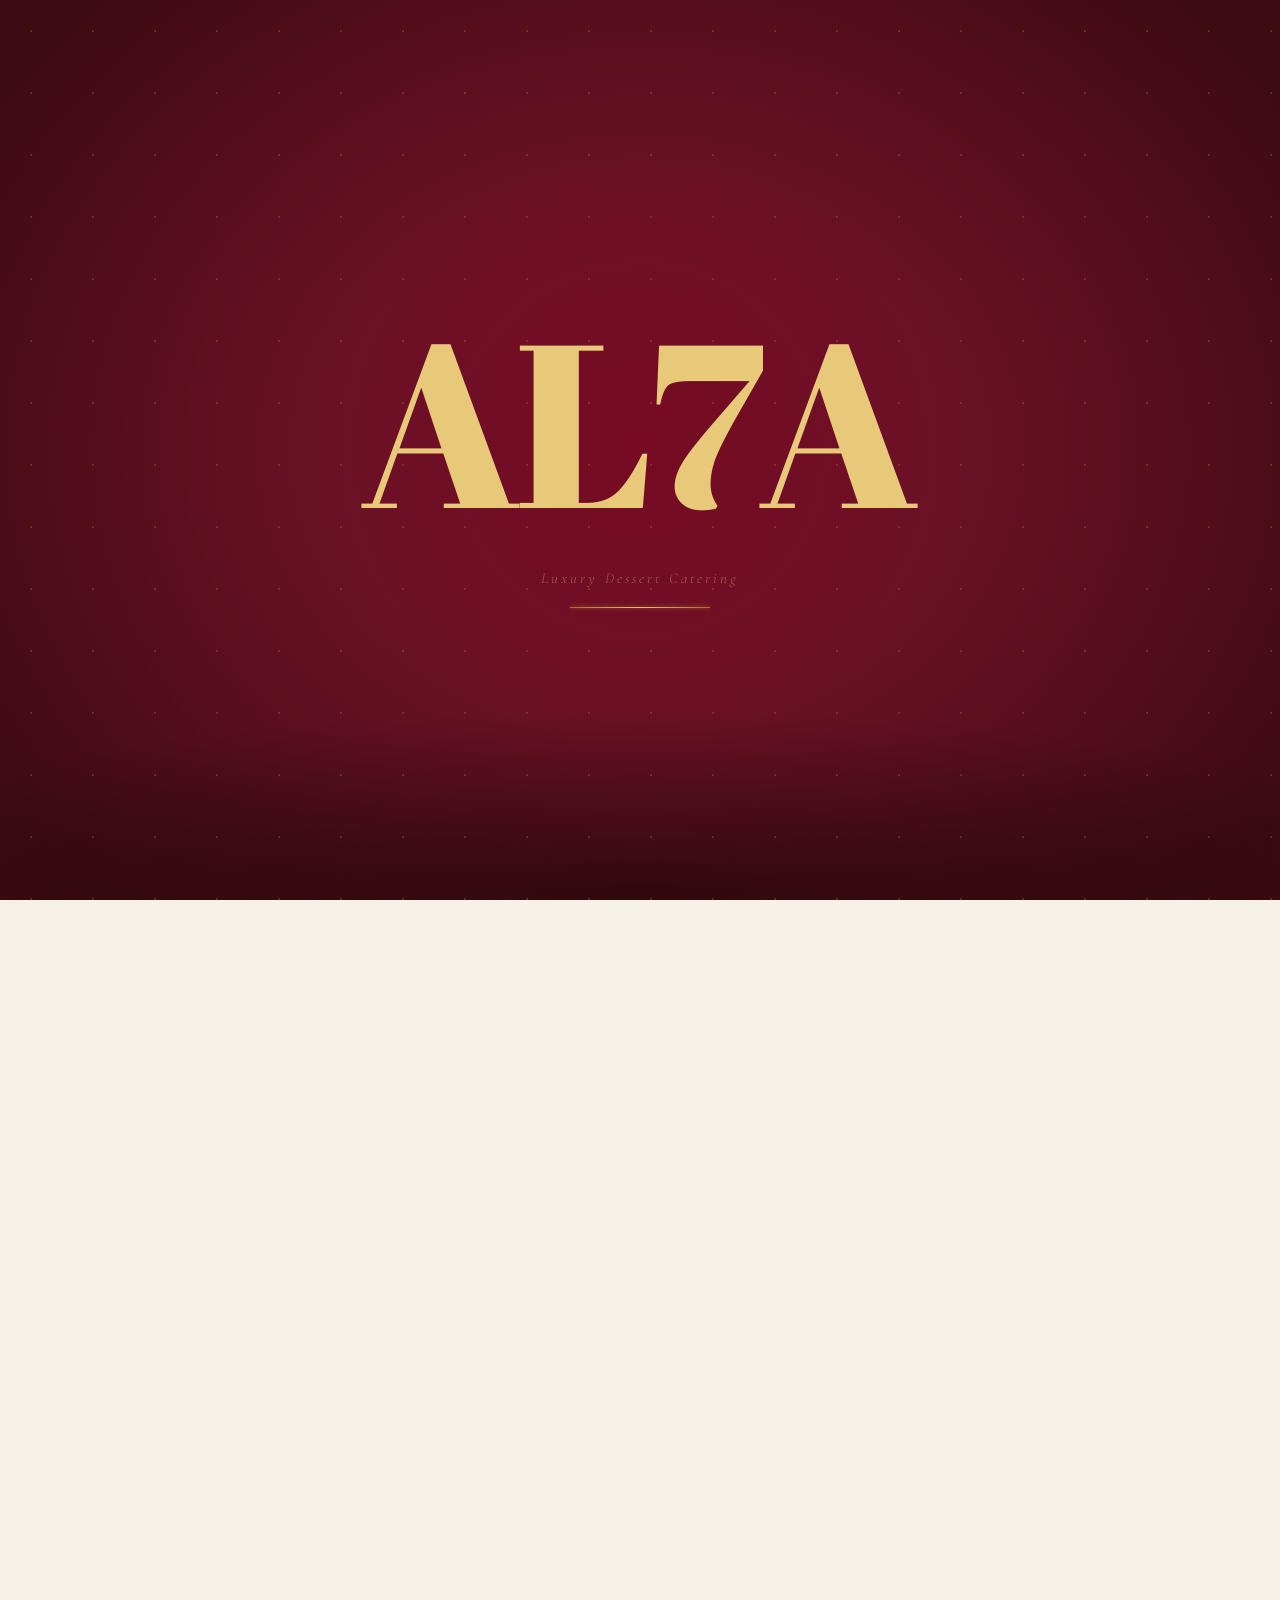
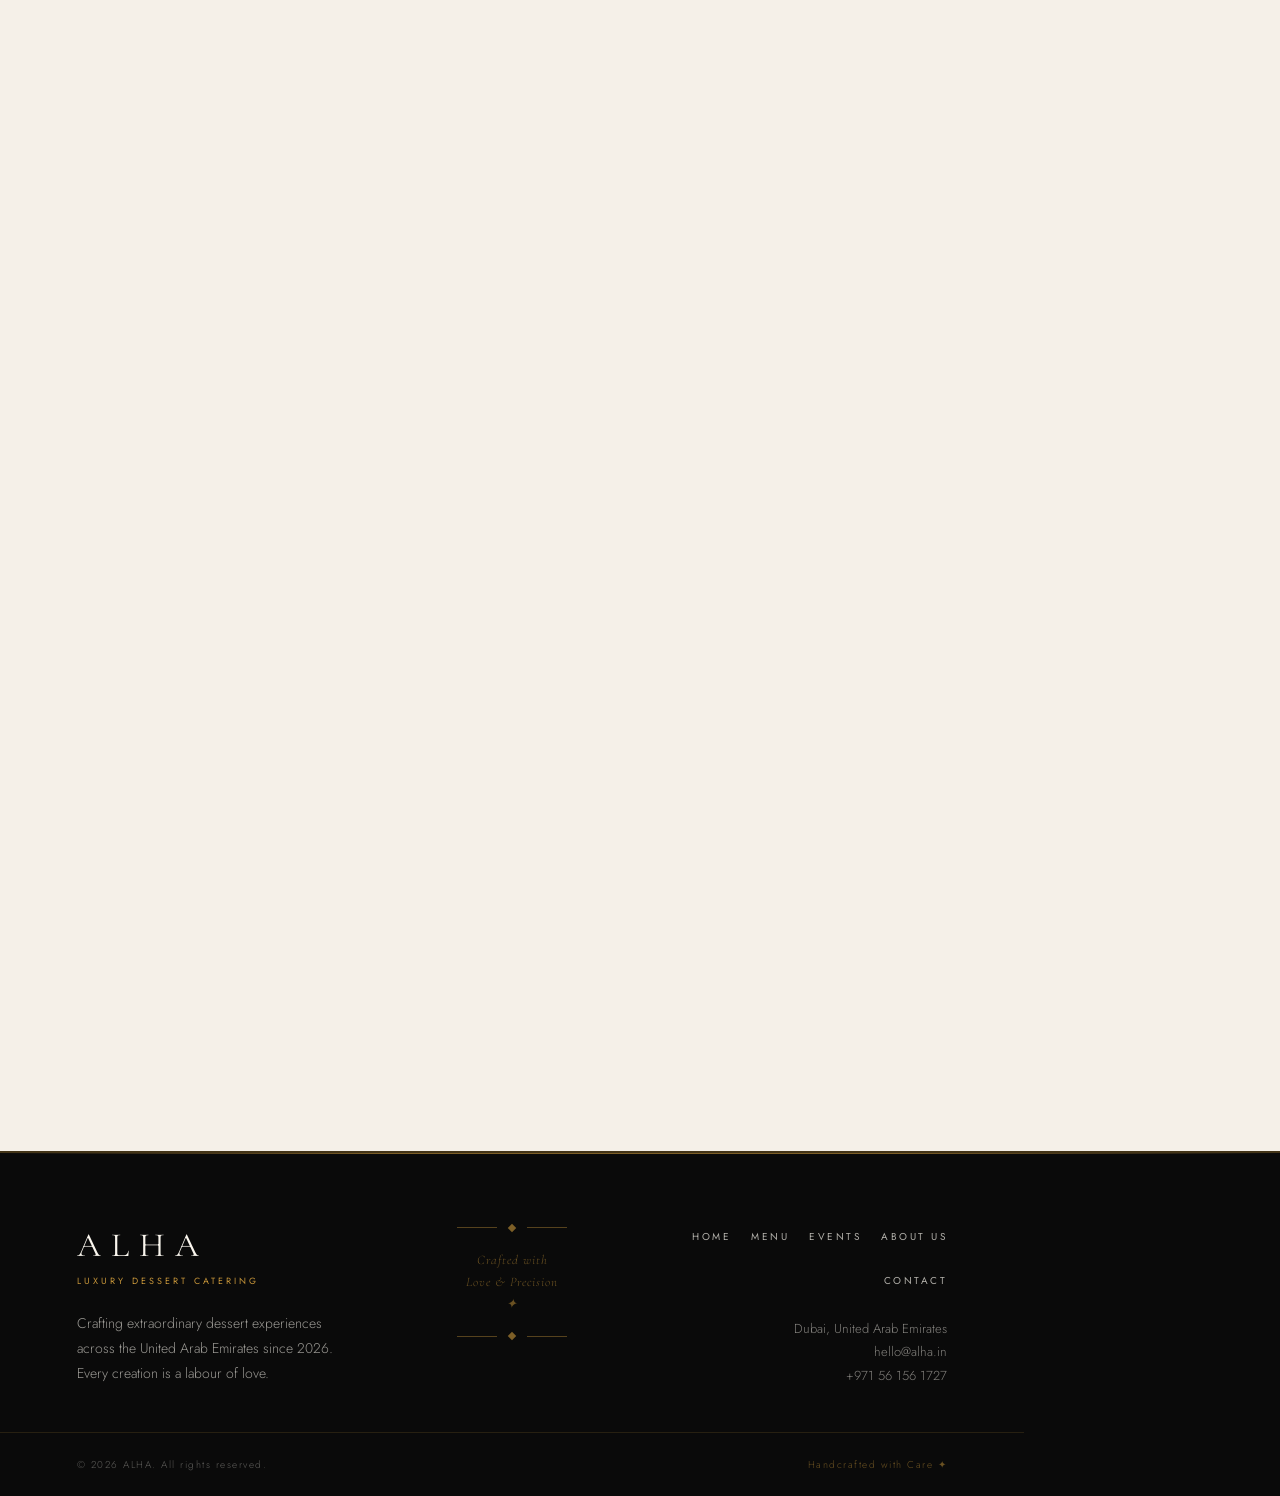
==== commit 1fb67ec1: "admin portal" ====
--- a/index.html
+++ b/index.html
@@ -781,6 +781,9 @@
       flex-shrink: 0;
       background: rgba(107,17,38,.06);
     }
+    .journal-card-img--empty {
+      background: linear-gradient(135deg, rgba(107,17,38,.06), rgba(201,151,58,.08));
+    }
     .journal-card-img img {
       width: 100%; height: 100%;
       object-fit: cover;
@@ -996,9 +999,6 @@
       }
     }
 
-  <!-- BLOG & CONTACT sections moved below, after #menu -->
-
- 
     /* ═══════════════════════════ FOOTER ═══ */
     footer { 
       background: #0a0a0a !important;
@@ -2832,134 +2832,12 @@
       </div>
     </div>
     <div class="events-content">
-      <div class="blog-filters">
-        <button class="blog-filter-btn active" data-filter="all">All Posts</button>
-        <button class="blog-filter-btn" data-filter="weddings">Weddings</button>
-        <button class="blog-filter-btn" data-filter="corporate">Corporate</button>
-        <button class="blog-filter-btn" data-filter="seasonal">Seasonal</button>
-        <button class="blog-filter-btn" data-filter="recipes">Behind the Scenes</button>
-      </div>
-      <!-- Featured post -->
-      <article class="blog-featured reveal-blog">
-        <div class="blog-featured-img-wrap">
-          <img class="blog-featured-img" src="events1.jpeg" alt="Grand Wedding Reception">
-          <span class="blog-featured-tag">Featured</span>
-        </div>
-        <div class="blog-featured-body">
-          <div class="blog-card-meta">
-            <span class="blog-card-date">June 2026</span>
-            <span class="blog-card-meta-dot"></span>
-            <span class="blog-card-read">8 min read</span>
-          </div>
-          <h2 class="blog-featured-title">A Grand Wedding Reception at the Ritz — How We Fed 800 Guests in Elegant Style</h2>
-          <p class="blog-featured-excerpt">When the Al-Rashidi family commissioned ALHA for their daughter's wedding, we knew this would be a defining moment. Six tiers of saffron-infused choux, 1200 gold-dusted macarons, and a dessert table that stretched twelve metres…</p>
-          <a href="#" class="blog-card-link">Read the full story <span class="blog-card-link-arrow">→</span></a>
-        </div>
-      </article>
-      <!-- Blog grid -->
-      <div class="blog-grid">
-        <article class="blog-card" data-category="weddings">
-          <div class="blog-card-img-wrap">
-            <img class="blog-card-img" src="events2.jpeg" alt="Intimate Garden Celebration">
-            <div class="blog-card-img-overlay"></div>
-            <span class="blog-card-cat">Weddings</span>
-          </div>
-          <div class="blog-card-body">
-            <div class="blog-card-meta">
-              <span class="blog-card-date">May 2026</span>
-              <span class="blog-card-meta-dot"></span>
-              <span class="blog-card-read">5 min read</span>
-            </div>
-            <h3 class="blog-card-title">An Intimate Garden Wedding: Pastel Mille-Feuille &amp; Lavender Eclairs</h3>
-            <p class="blog-card-excerpt">Forty guests, a canopy of fairy lights, and a dessert table that looked like a Monet painting come to life. Here's how we brought softness and warmth to this intimate Jumeirah celebration.</p>
-            <a href="#" class="blog-card-link">Read more <span class="blog-card-link-arrow">→</span></a>
-          </div>
-        </article>
-        <article class="blog-card" data-category="corporate">
-          <div class="blog-card-img-wrap">
-            <img class="blog-card-img" src="events3.jpeg" alt="Corporate Gala">
-            <div class="blog-card-img-overlay"></div>
-            <span class="blog-card-cat">Corporate</span>
-          </div>
-          <div class="blog-card-body">
-            <div class="blog-card-meta">
-              <span class="blog-card-date">April 2026</span>
-              <span class="blog-card-meta-dot"></span>
-              <span class="blog-card-read">4 min read</span>
-            </div>
-            <h3 class="blog-card-title">Corporate Gala Night: Branding Your Dessert Table for Maximum Impact</h3>
-            <p class="blog-card-excerpt">For a luxury automotive launch in Downtown Dubai, we created edible logos, monochrome chocolate sculptures, and branded packaging that doubled as keepsakes.</p>
-            <a href="#" class="blog-card-link">Read more <span class="blog-card-link-arrow">→</span></a>
-          </div>
-        </article>
-        <article class="blog-card" data-category="seasonal">
-          <div class="blog-card-img-wrap">
-            <img class="blog-card-img" src="events1.jpeg" alt="Ramadan Special">
-            <div class="blog-card-img-overlay"></div>
-            <span class="blog-card-cat">Seasonal</span>
-          </div>
-          <div class="blog-card-body">
-            <div class="blog-card-meta">
-              <span class="blog-card-date">March 2026</span>
-              <span class="blog-card-meta-dot"></span>
-              <span class="blog-card-read">6 min read</span>
-            </div>
-            <h3 class="blog-card-title">Ramadan Iftar Hampers: Dates, Kunafa &amp; the Art of Giving</h3>
-            <p class="blog-card-excerpt">Our most beloved seasonal offering. Each hamper is a journey through tradition — Medjool dates enrobed in 72% dark chocolate, rose-water kunafa bites, and hand-written notes.</p>
-            <a href="#" class="blog-card-link">Read more <span class="blog-card-link-arrow">→</span></a>
-          </div>
-        </article>
-        <article class="blog-card" data-category="recipes">
-          <div class="blog-card-img-wrap">
-            <img class="blog-card-img" src="events2.jpeg" alt="Kitchen Stories">
-            <div class="blog-card-img-overlay"></div>
-            <span class="blog-card-cat">Behind the Scenes</span>
-          </div>
-          <div class="blog-card-body">
-            <div class="blog-card-meta">
-              <span class="blog-card-date">February 2026</span>
-              <span class="blog-card-meta-dot"></span>
-              <span class="blog-card-read">7 min read</span>
-            </div>
-            <h3 class="blog-card-title">5 AM in the Kitchen: A Day in the Life of Our Pastry Team</h3>
-            <p class="blog-card-excerpt">Before the city wakes, our kitchen is already alive. Follow our head pastry chef through the rituals, the precision, and the quiet magic of early mornings that make ALHA what it is.</p>
-            <a href="#" class="blog-card-link">Read more <span class="blog-card-link-arrow">→</span></a>
-          </div>
-        </article>
-        <article class="blog-card" data-category="weddings">
-          <div class="blog-card-img-wrap">
-            <img class="blog-card-img" src="events3.jpeg" alt="Engagement Party">
-            <div class="blog-card-img-overlay"></div>
-            <span class="blog-card-cat">Weddings</span>
-          </div>
-          <div class="blog-card-body">
-            <div class="blog-card-meta">
-              <span class="blog-card-date">January 2026</span>
-              <span class="blog-card-meta-dot"></span>
-              <span class="blog-card-read">4 min read</span>
-            </div>
-            <h3 class="blog-card-title">A Golden Engagement Party: Champagne Truffles &amp; Custom Cake Towers</h3>
-            <p class="blog-card-excerpt">The brief was "opulent, intimate, unforgettable." We built a four-tier croquembouche dusted with edible gold, surrounded by towers of champagne ganache truffles.</p>
-            <a href="#" class="blog-card-link">Read more <span class="blog-card-link-arrow">→</span></a>
-          </div>
-        </article>
-        <article class="blog-card" data-category="seasonal">
-          <div class="blog-card-img-wrap">
-            <img class="blog-card-img" src="events1.jpeg" alt="Eid Celebrations">
-            <div class="blog-card-img-overlay"></div>
-            <span class="blog-card-cat">Seasonal</span>
-          </div>
-          <div class="blog-card-body">
-            <div class="blog-card-meta">
-              <span class="blog-card-date">December 2025</span>
-              <span class="blog-card-meta-dot"></span>
-              <span class="blog-card-read">5 min read</span>
-            </div>
-            <h3 class="blog-card-title">Eid Al-Adha: Crafting 3,000 Maamoul for a Single Family Celebration</h3>
-            <p class="blog-card-excerpt">Tradition meets luxury. Our team spent four days hand-moulding rosewater maamoul filled with premium pistachio paste — a feat of craft and community that we'll never forget.</p>
-            <a href="#" class="blog-card-link">Read more <span class="blog-card-link-arrow">→</span></a>
-          </div>
-        </article>
+      <!-- Dynamic grid loaded from Supabase -->
+      <div id="events-journal-grid" class="blog-grid" style="min-height:200px;">
+        <!-- skeleton -->
+        <div class="blog-card-skeleton"></div>
+        <div class="blog-card-skeleton"></div>
+        <div class="blog-card-skeleton"></div>
       </div>
     </div>
   </div><!-- /#view-events -->
@@ -3245,21 +3123,6 @@
    JOURNAL INTEGRATION WITH SUPABASE
 ════════════════════════════════════════════════════════ */
 (function() {
-  // Helper: wait for supabaseClient to be ready
-  function waitForSupabase() {
-    return new Promise(resolve => {
-      const check = () => {
-        if (typeof supabaseClient !== 'undefined' && supabaseClient !== null &&
-            typeof supabaseClient.from === 'function') {
-          resolve();
-        } else {
-          setTimeout(check, 100);
-        }
-      };
-      check();
-    });
-  }
-
   const grid     = document.getElementById('journal-grid');
   const skeleton = document.getElementById('journal-skeleton');
   const empty    = document.getElementById('journal-empty');
@@ -3278,14 +3141,12 @@
   function makeCard(p) {
     const cat  = p.category?.name || 'Journal';
     const catS = p.category?.slug || '';
-    const img  = p.featured_image_url || 'events1.jpeg';
+    const img  = p.featured_image_url || null;
     const rt   = p.read_time_minutes || 5;
     const date = fmt(p.published_at || p.created_at);
     return `
       <article class="journal-card" data-cat="${catS}">
-        <div class="journal-card-img">
-          <img src="${img}" alt="${p.title}" loading="lazy">
-        </div>
+        ${img ? `<div class="journal-card-img"><img src="${img}" alt="${p.title}" loading="lazy"></div>` : '<div class="journal-card-img journal-card-img--empty"></div>'}
         <div class="journal-card-body">
           <span class="journal-card-cat">${cat}</span>
           <h3 class="journal-card-title">${p.title}</h3>
@@ -3315,8 +3176,8 @@
     });
   });
 
-  // Fetch and display
-  waitForSupabase().then(async () => {
+  // Fetch and display journal posts (main #blog section)
+  supabaseReady.then(async () => {
     try {
       const { data, error } = await supabaseClient
         .from('journal_posts')
@@ -3332,6 +3193,51 @@
       console.log('Journal: loaded', allPosts.length, 'posts');
       render(allPosts);
     } catch(e) { console.error('Journal exception:', e); showEmpty(); }
+  });
+
+  // Also load the #view-events SPA grid with the same posts
+  supabaseReady.then(async () => {
+    const eventsGrid = document.getElementById('events-journal-grid');
+    if (!eventsGrid) return;
+    try {
+      const { data, error } = await supabaseClient
+        .from('journal_posts')
+        .select(`id, title, slug, excerpt, featured_image_url,
+                 read_time_minutes, published_at, created_at,
+                 journal_categories ( id, name, slug )`)
+        .eq('is_published', true)
+        .order('published_at', { ascending: false })
+        .limit(12);
+
+      if (error || !data || data.length === 0) {
+        eventsGrid.innerHTML = '<p style="padding:40px;text-align:center;color:var(--text-lt);font-family:\'Cormorant Garamond\',serif;font-size:20px;font-weight:300;">No posts yet. Check back soon.</p>';
+        return;
+      }
+
+      eventsGrid.innerHTML = data.map(p => {
+        const cat  = p.journal_categories?.name || 'Journal';
+        const img  = p.featured_image_url || null;
+        const date = new Date(p.published_at || p.created_at).toLocaleDateString('en-US', { year:'numeric', month:'short', day:'numeric' });
+        const rt   = p.read_time_minutes || 5;
+        return `
+          <article class="blog-card">
+            <div class="blog-card-img-wrap" style="height:220px;overflow:hidden;background:rgba(107,17,38,.06);">
+              ${img ? `<img class="blog-card-img" src="${img}" alt="${p.title}" style="width:100%;height:100%;object-fit:cover;">` : ''}
+              <div class="blog-card-img-overlay"></div>
+              <span class="blog-card-cat">${cat}</span>
+            </div>
+            <div class="blog-card-body">
+              <div class="blog-card-meta">
+                <span class="blog-card-date">${date}</span>
+                <span class="blog-card-meta-dot"></span>
+                <span class="blog-card-read">${rt} min read</span>
+              </div>
+              <h3 class="blog-card-title">${p.title}</h3>
+              <p class="blog-card-excerpt">${p.excerpt || ''}</p>
+            </div>
+          </article>`;
+      }).join('');
+    } catch(e) { console.error('Events journal load error:', e); }
   });
 })();
 </script>
@@ -3780,36 +3686,8 @@
   }
   
   window.addToCart = function(id, type) {
-    const list = products[type];
-    const product = list.find(p => p.id === id);
-    const qty = parseInt(document.getElementById(`qty-${id}`).value);
-    
-    const existingIdx = cart.findIndex(item => item.id === id);
-    if(existingIdx >= 0) {
-      cart[existingIdx].quantity += qty;
-      if (type === 'small') {
-         cart[existingIdx].subtotal = cart[existingIdx].quantity * product.price;
-      }
-    } else {
-      let newItem = {
-        id: product.id,
-        name: product.name,
-        image: product.image,
-        quantity: qty,
-        type: type
-      };
-      if(type === 'small') {
-        newItem.price = product.price;
-        newItem.subtotal = qty * product.price;
-      }
-      cart.push(newItem);
-    }
-    
-    localStorage.setItem('alha_cart', JSON.stringify(cart));
-    updateCartBadge();
-    
-    // Reset qty
-    document.getElementById(`qty-${id}`).value = 1;
+    // Products are managed on menu.html — redirect there
+    window.location.href = 'menu.html?category=' + type;
   };
 
   updateCartBadge(); // Init
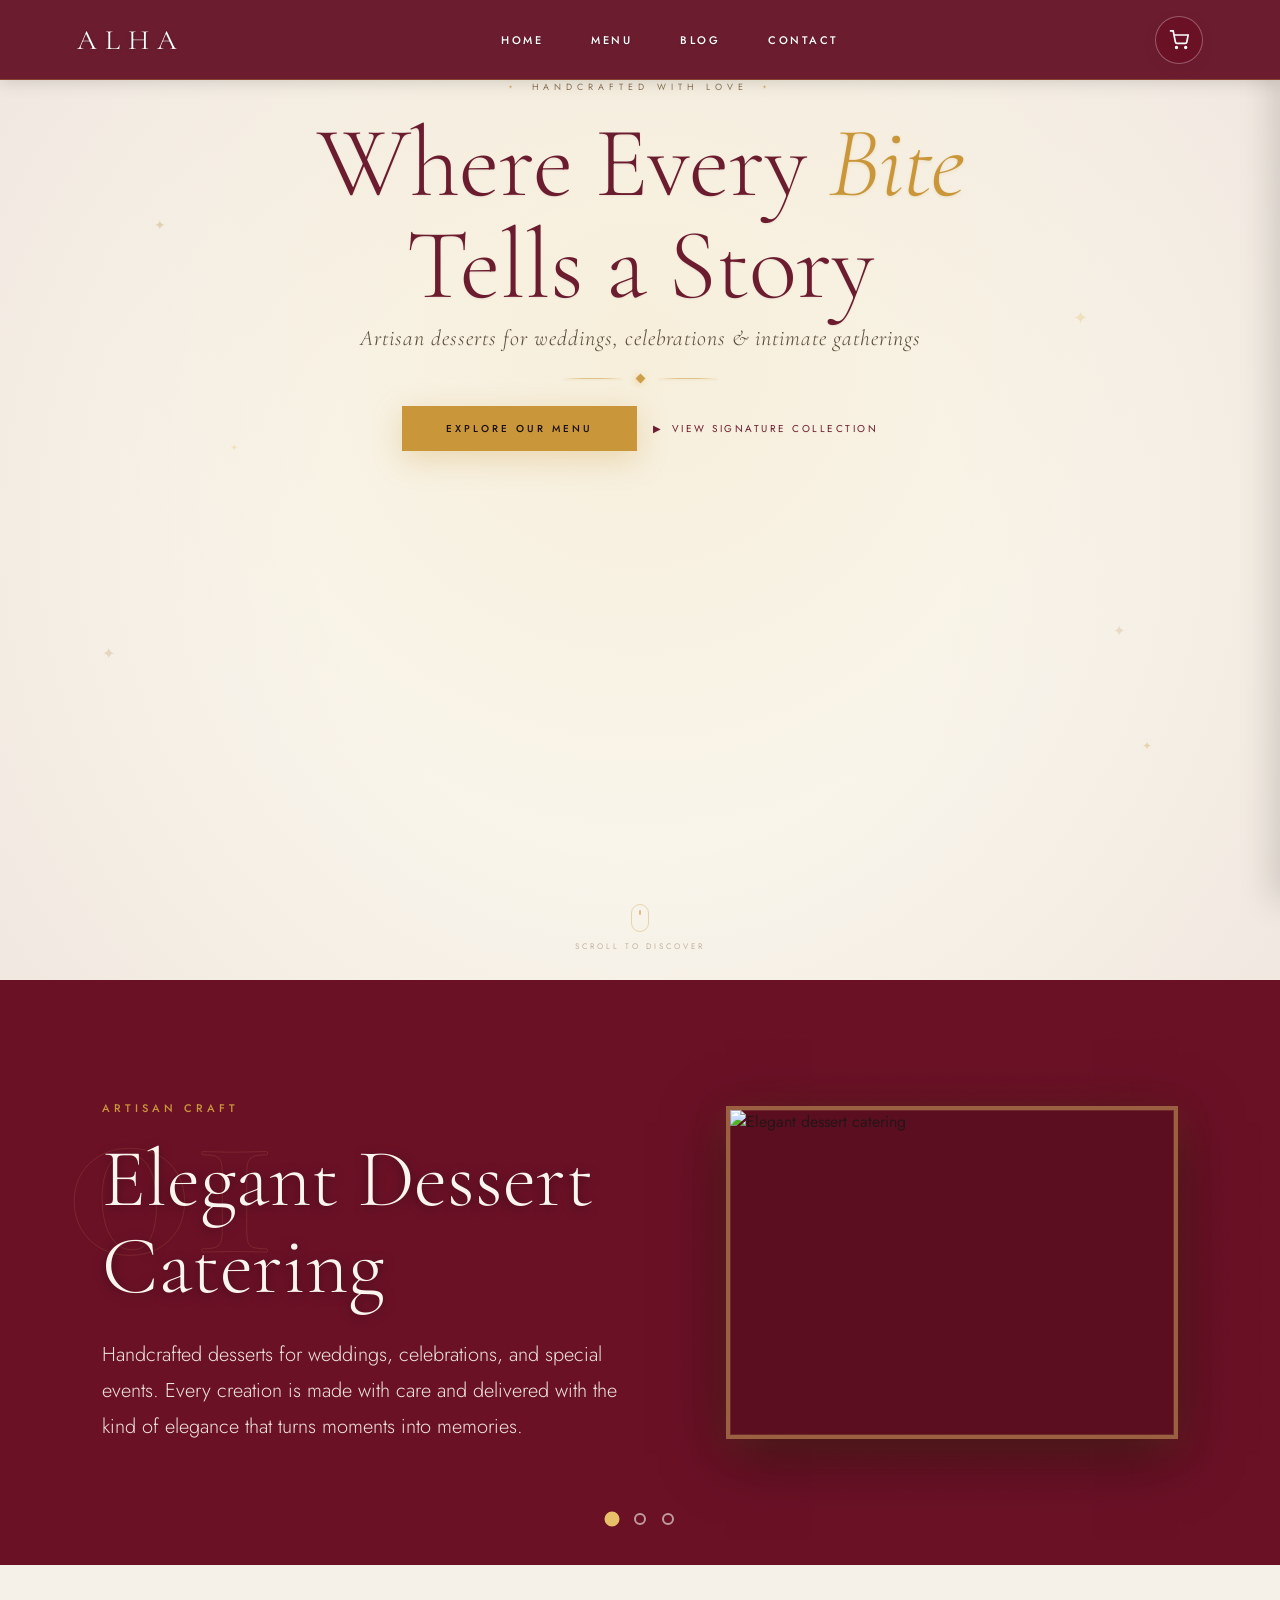
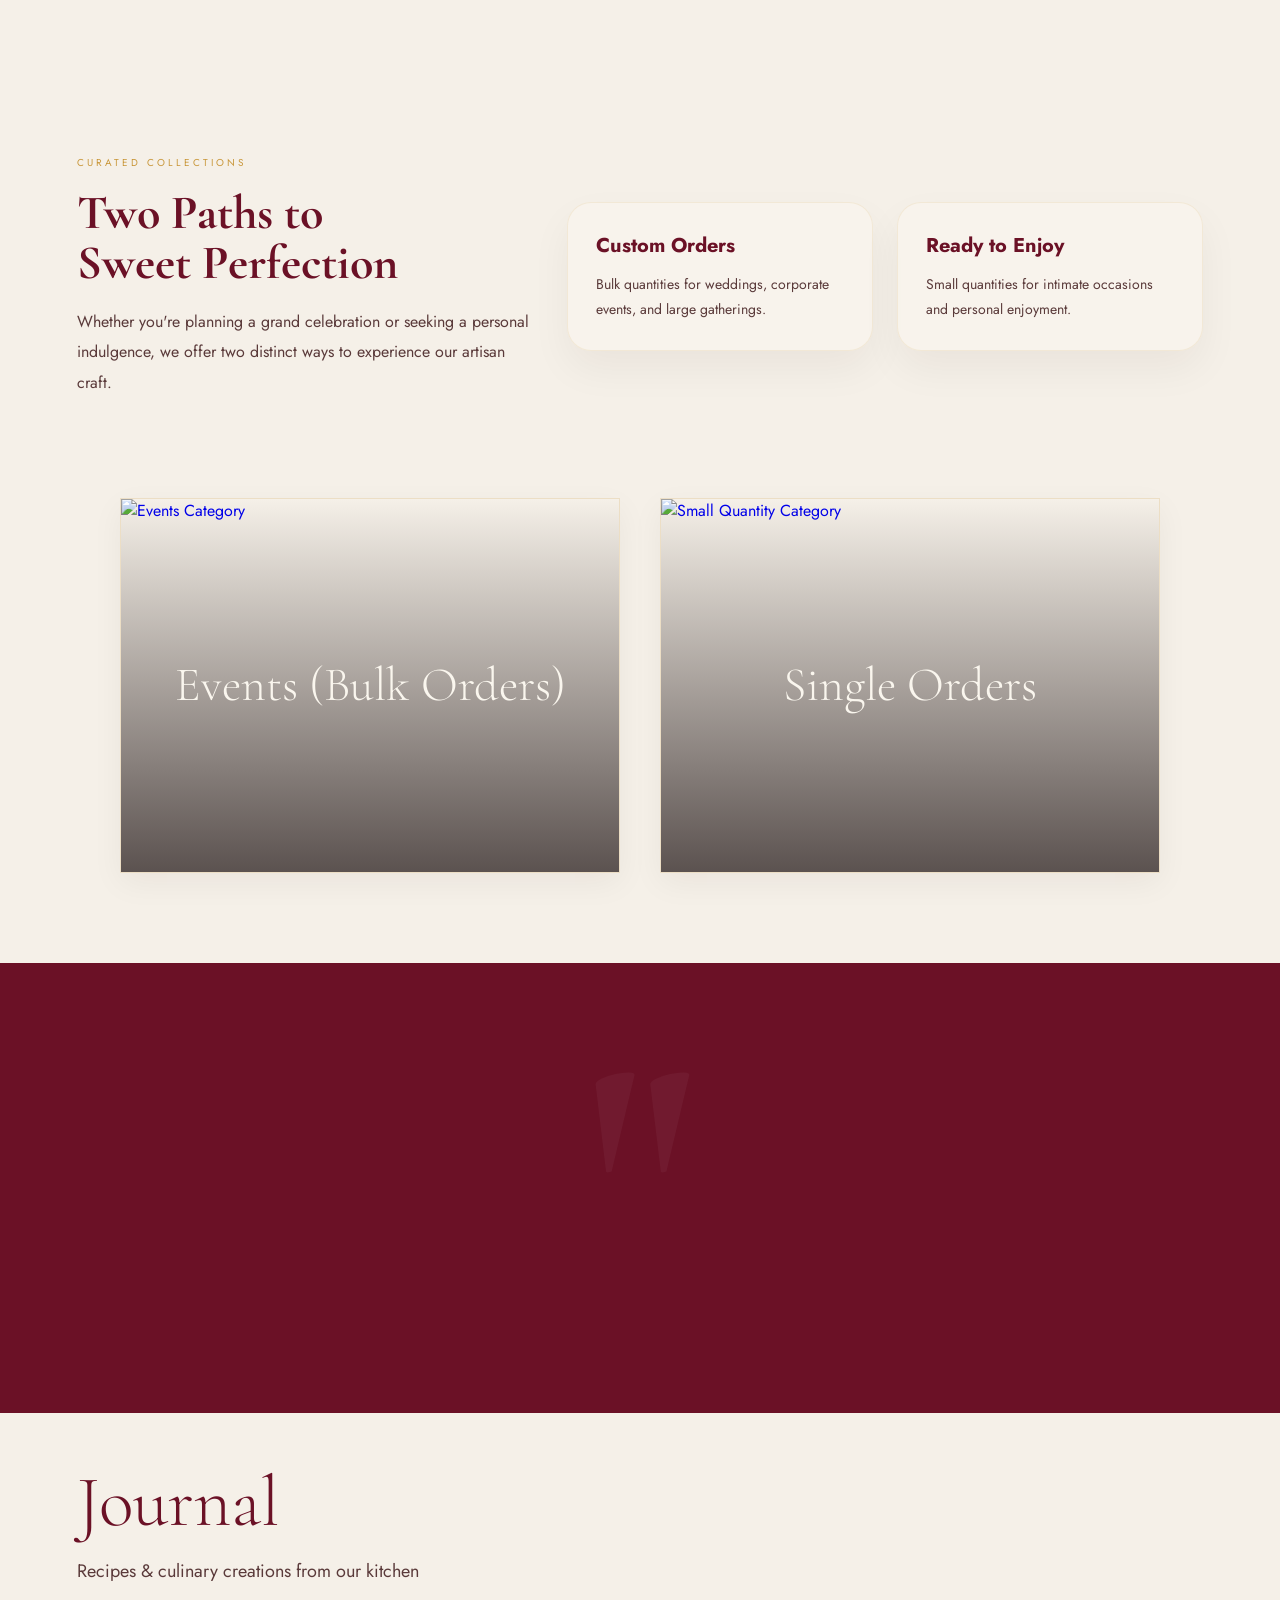
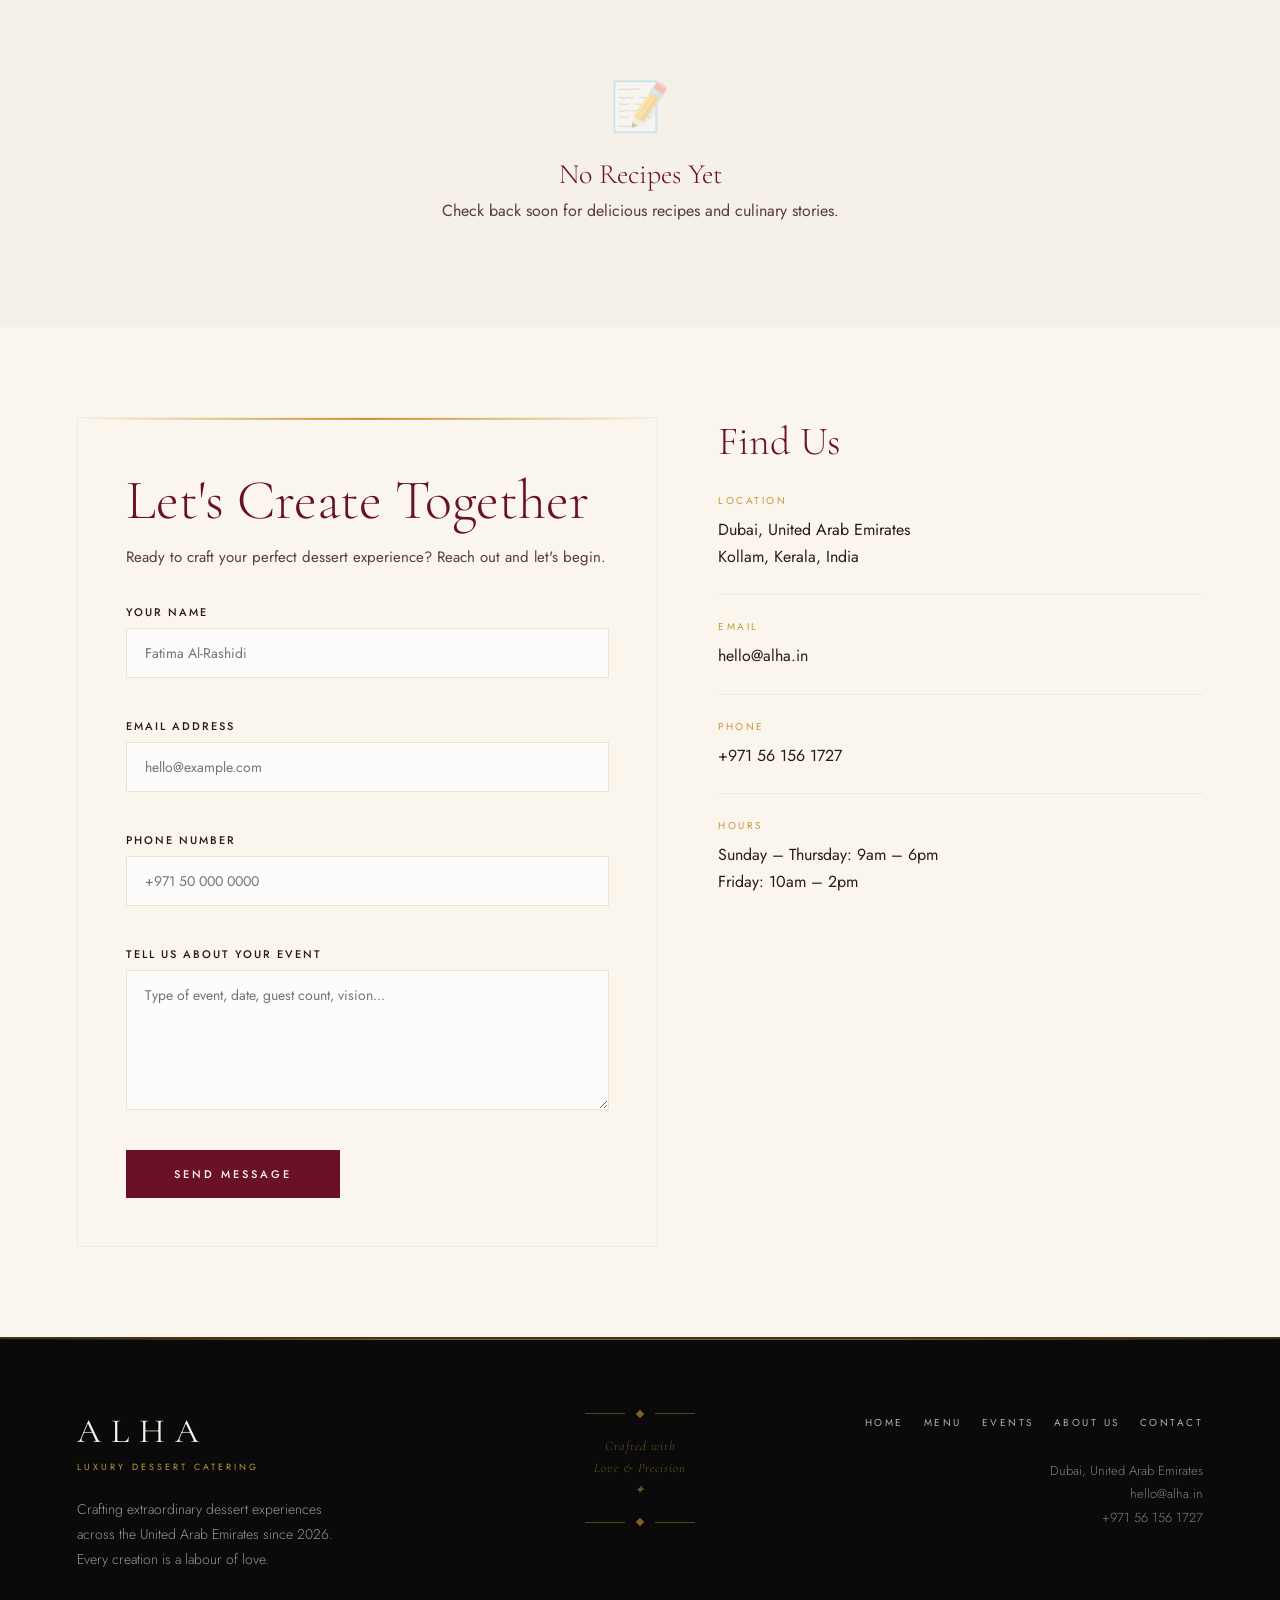
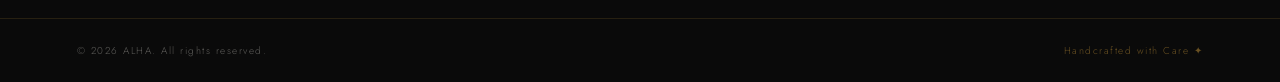
==== commit b8b48296: "psuhinf" ====
--- a/index.html
+++ b/index.html
@@ -33,28 +33,386 @@
       font-family: 'Jost', sans-serif;
       color: var(--text);
       overflow-x: hidden;
-      cursor: none;
-    }
- 
-    /* ═══════════════════════════ CURSOR ═══ */
-    #cursor {
-      position: fixed; z-index: 99999;
-      width: 10px; height: 10px; border-radius: 50%;
-      background: var(--gold); pointer-events: none;
-      transform: translate(-50%,-50%);
-      transition: width .3s, height .3s;
-      mix-blend-mode: multiply;
-    }
-    #cursor-ring {
-      position: fixed; z-index: 99998;
-      width: 36px; height: 36px; border-radius: 50%;
-      border: 1px solid rgba(201,151,58,.5); pointer-events: none;
-      transform: translate(-50%,-50%);
-      transition: width .3s, height .3s, border-color .3s;
-    }
-    body:has(a:hover) #cursor, body:has(button:hover) #cursor { width:16px;height:16px;background:var(--primary); }
-    body:has(a:hover) #cursor-ring, body:has(button:hover) #cursor-ring { width:52px;height:52px;border-color:rgba(107,17,38,.4); }
- 
+      padding-top: 80px;
+    }
+    
+    /* ═══════════════════════════ NATIVE CURSOR RESET ═══ */
+    * {
+      cursor: auto !important;
+    }
+    a, button, select, input[type="submit"], .blog-card, .journal-card, .nav-link, .nav-cart, .hero-cta-primary, .hero-cta-secondary, .category-card, .product-card, .banner-dot, .nav-hamburger, .cart-close, .cart-item-remove, .cart-checkout-btn {
+      cursor: pointer !important;
+    }
+ 
+    /* ═══════════════════════════ TOP NAVIGATION BAR ═══ */
+    #top-nav {
+      position: fixed;
+      top: 0;
+      left: 0;
+      width: 100%;
+      height: 80px;
+      z-index: 9999;
+      background: #6b1d2f !important;
+      border-bottom: 1px solid rgba(232, 192, 106, 0.15);
+      box-shadow: 0 2px 16px rgba(0, 0, 0, 0.15);
+      display: flex;
+      align-items: center;
+      justify-content: space-between;
+      padding: 0 clamp(40px, 6vw, 80px);
+      transition: transform 0.3s ease, box-shadow 0.3s ease;
+    }
+    
+    /* Brand logo on left */
+    .nav-brand {
+      font-family: 'Cormorant Garamond', serif;
+      font-size: 28px;
+      letter-spacing: 8px;
+      font-weight: 400;
+      color: #ffffff !important;
+      text-decoration: none;
+      transition: color 0.3s ease, text-shadow 0.3s ease;
+      text-shadow: 0 1px 4px rgba(0, 0, 0, 0.2);
+    }
+    .nav-brand:hover {
+      color: var(--gold-lt) !important;
+      text-shadow: 0 2px 8px rgba(232, 192, 106, 0.4);
+    }
+    
+    /* Center navigation links */
+    .nav-center {
+      display: flex;
+      align-items: center;
+      gap: clamp(32px, 4vw, 48px);
+    }
+    .nav-link {
+      font-size: 10px;
+      letter-spacing: 2.5px;
+      text-transform: uppercase;
+      font-weight: 400;
+      color: #ffffff !important;
+      text-decoration: none;
+      position: relative;
+      padding: 8px 0;
+      transition: color 0.3s ease, text-shadow 0.3s ease;
+      text-shadow: 0 1px 3px rgba(0, 0, 0, 0.2);
+    }
+    .nav-link::after {
+      content: '';
+      position: absolute;
+      bottom: 0;
+      left: 0;
+      width: 0%;
+      height: 1.5px;
+      background: var(--gold-lt);
+      box-shadow: 0 0 6px rgba(232, 192, 106, 0.5);
+      transition: width 0.3s ease;
+    }
+    .nav-link:hover {
+      color: var(--gold-lt) !important;
+      text-shadow: 0 2px 6px rgba(232, 192, 106, 0.3);
+    }
+    .nav-link:hover::after {
+      width: 100%;
+    }
+    .nav-link.active {
+      color: var(--gold-lt) !important;
+      font-weight: 500;
+    }
+    .nav-link.active::after {
+      width: 100%;
+      background: var(--gold-lt);
+    }
+    
+    /* Right side cart button */
+    .nav-cart {
+      position: relative;
+      width: 40px;
+      height: 40px;
+      display: flex;
+      align-items: center;
+      justify-content: center;
+      background: rgba(255, 255, 255, 0.08);
+      border: 1.5px solid rgba(255, 255, 255, 0.3);
+      border-radius: 50%;
+      cursor: pointer;
+      text-decoration: none;
+      transition: all 0.3s ease;
+    }
+    .nav-cart:hover {
+      background: var(--gold);
+      border-color: var(--gold);
+      transform: translateY(-2px);
+      box-shadow: 0 4px 16px rgba(232, 192, 106, 0.4);
+    }
+    .nav-cart svg {
+      width: 20px;
+      height: 20px;
+      stroke: #ffffff !important;
+      transition: stroke 0.3s ease;
+    }
+    .nav-cart:hover svg {
+      stroke: #1a0f0f !important;
+    }
+    .nav-cart-badge {
+      position: absolute;
+      top: -4px;
+      right: -4px;
+      min-width: 18px;
+      height: 18px;
+      background: var(--gold);
+      color: #1a0f0f;
+      border-radius: 9px;
+      font-size: 10px;
+      font-weight: 700;
+      display: flex;
+      align-items: center;
+      justify-content: center;
+      padding: 0 5px;
+      line-height: 1;
+      box-shadow: 0 2px 8px rgba(0, 0, 0, 0.3);
+    }
+
+    /* ═══════════════════════════ CART SIDEBAR ═══ */
+    #cart-overlay {
+      position: fixed;
+      inset: 0;
+      background: rgba(26,15,15,0.7);
+      z-index: 500;
+      opacity: 0;
+      visibility: hidden;
+      transition: opacity 0.3s ease, visibility 0.3s ease;
+    }
+    #cart-overlay.active {
+      opacity: 1;
+      visibility: visible;
+    }
+    
+    #cart-sidebar {
+      position: fixed;
+      top: 0;
+      right: 0;
+      height: 100vh;
+      width: min(420px, 90vw);
+      background: var(--cream);
+      z-index: 501;
+      transform: translateX(100%);
+      transition: transform 0.4s cubic-bezier(0.4, 0, 0.2, 1);
+      display: flex;
+      flex-direction: column;
+      box-shadow: -8px 0 32px rgba(0,0,0,0.15);
+    }
+    #cart-sidebar.active {
+      transform: translateX(0);
+    }
+    
+    .cart-header {
+      padding: 24px 28px;
+      border-bottom: 1px solid rgba(201,151,58,.2);
+      display: flex;
+      align-items: center;
+      justify-content: space-between;
+    }
+    .cart-title {
+      font-family: 'Cormorant Garamond', serif;
+      font-size: 28px;
+      font-weight: 400;
+      color: var(--primary);
+    }
+    .cart-close {
+      background: none;
+      border: none;
+      font-size: 24px;
+      color: var(--primary);
+      cursor: pointer;
+      width: 32px;
+      height: 32px;
+      display: flex;
+      align-items: center;
+      justify-content: center;
+      transition: color 0.3s;
+    }
+    .cart-close:hover {
+      color: var(--gold);
+    }
+    
+    .cart-items {
+      flex: 1;
+      overflow-y: auto;
+      padding: 20px 28px;
+    }
+    .cart-empty {
+      text-align: center;
+      padding: 60px 20px;
+      font-size: 14px;
+      color: var(--text-lt);
+      font-style: italic;
+    }
+    .cart-item {
+      display: flex;
+      gap: 16px;
+      padding: 16px 0;
+      border-bottom: 1px solid rgba(201,151,58,.1);
+    }
+    .cart-item-img {
+      width: 70px;
+      height: 70px;
+      object-fit: cover;
+      border-radius: 4px;
+      border: 1px solid rgba(201,151,58,.15);
+    }
+    .cart-item-details {
+      flex: 1;
+    }
+    .cart-item-name {
+      font-family: 'Cormorant Garamond', serif;
+      font-size: 18px;
+      color: var(--primary);
+      margin-bottom: 4px;
+    }
+    .cart-item-price {
+      font-size: 13px;
+      color: var(--text-lt);
+      margin-bottom: 8px;
+    }
+    .cart-item-qty {
+      font-size: 12px;
+      color: var(--text);
+      display: flex;
+      align-items: center;
+      gap: 8px;
+    }
+    .cart-item-remove {
+      background: none;
+      border: none;
+      color: var(--primary);
+      font-size: 20px;
+      cursor: pointer;
+      padding: 0;
+      width: 24px;
+      height: 24px;
+      display: flex;
+      align-items: center;
+      justify-content: center;
+      transition: color 0.3s;
+    }
+    .cart-item-remove:hover {
+      color: var(--gold);
+    }
+    
+    .cart-footer {
+      border-top: 2px solid rgba(201,151,58,.3);
+      padding: 24px 28px;
+      background: rgba(250,246,238,0.8);
+    }
+    .cart-total {
+      display: flex;
+      justify-content: space-between;
+      align-items: center;
+      margin-bottom: 20px;
+      font-size: 16px;
+    }
+    .cart-total-label {
+      font-weight: 500;
+      text-transform: uppercase;
+      letter-spacing: 2px;
+      font-size: 11px;
+      color: var(--text);
+    }
+    .cart-total-value {
+      font-family: 'Cormorant Garamond', serif;
+      font-size: 28px;
+      font-weight: 400;
+      color: var(--primary);
+    }
+    .cart-checkout-btn {
+      width: 100%;
+      padding: 16px;
+      background: var(--primary);
+      color: var(--cream);
+      border: none;
+      font-size: 11px;
+      letter-spacing: 3px;
+      text-transform: uppercase;
+      font-weight: 500;
+      cursor: pointer;
+      transition: all 0.3s;
+    }
+    .cart-checkout-btn:hover {
+      background: var(--gold);
+      color: var(--bg-dark);
+      transform: translateY(-2px);
+      box-shadow: 0 8px 24px rgba(201,151,58,.3);
+    }
+    
+    /* Mobile hamburger menu */
+    .nav-hamburger {
+      display: none;
+      flex-direction: column;
+      gap: 5px;
+      width: 28px;
+      height: 24px;
+      background: transparent;
+      border: none;
+      cursor: pointer;
+      padding: 0;
+    }
+    .nav-hamburger span {
+      display: block;
+      width: 100%;
+      height: 2px;
+      background: #ffffff !important;
+      transition: all 0.3s ease;
+      box-shadow: 0 1px 2px rgba(0, 0, 0, 0.2);
+    }
+    
+    /* Mobile responsive */
+    @media (max-width: 768px) {
+      body {
+        padding-top: 70px;
+      }
+      #top-nav {
+        height: 70px;
+        padding: 0 clamp(20px, 5vw, 40px);
+      }
+      .nav-brand {
+        font-size: 22px;
+        letter-spacing: 6px;
+      }
+      .nav-center {
+        position: fixed;
+        top: 70px;
+        left: 0;
+        width: 100%;
+        height: calc(100vh - 70px);
+        background: #6b1d2f !important;
+        flex-direction: column;
+        justify-content: center;
+        gap: 32px;
+        transform: translateX(-100%);
+        transition: transform 0.4s ease;
+        box-shadow: 0 4px 20px rgba(0, 0, 0, 0.3);
+      }
+      .nav-center.open {
+        transform: translateX(0);
+      }
+      .nav-link {
+        font-size: 12px;
+        letter-spacing: 3px;
+      }
+      .nav-hamburger {
+        display: flex;
+      }
+      .nav-hamburger.open span:nth-child(1) {
+        transform: translateY(7px) rotate(45deg);
+      }
+      .nav-hamburger.open span:nth-child(2) {
+        opacity: 0;
+      }
+      .nav-hamburger.open span:nth-child(3) {
+        transform: translateY(-7px) rotate(-45deg);
+      }
+    }
+
     /* ═══════════════════════════ LOADER ═══ */
     #loading-screen {
   position: fixed;
@@ -221,13 +579,18 @@
     #main-site.visible { opacity:1; }
 
     #home {
-      position: relative;
+      position: relative !important;
+      z-index: 1 !important;
       min-height: 100vh;
       display: flex; flex-direction: column; align-items: center; justify-content: center;
       text-align: center;
       padding: clamp(80px,12vh,140px) clamp(24px,6vw,80px) clamp(80px,10vh,120px);
       overflow: hidden;
-      background: var(--primary);
+      /* Multi-layered background - DIRECT application */
+      background: 
+        radial-gradient(circle at 50% 30%, rgba(218, 165, 32, 0.08) 0%, transparent 60%),
+        radial-gradient(circle, transparent 40%, rgba(107, 29, 47, 0.06) 100%),
+        #F9F5EB !important;
     }
  
     /* Three.js canvas — fills hero behind content */
@@ -236,63 +599,138 @@
       width: 100% !important; height: 100% !important;
       z-index: 0;
       pointer-events: none;
-    }
- 
-    /* Vignette + content layer */
-    #home::before {
-      content:''; position:absolute; inset:0; z-index:1; pointer-events:none;
-      background:
-        radial-gradient(ellipse 60% 70% at 50% 50%, transparent 40%, rgba(26,5,5,.55) 100%),
-        radial-gradient(ellipse 100% 30% at 50% 0%, rgba(107,17,38,.8) 0%, transparent 70%),
-        radial-gradient(ellipse 100% 30% at 50% 100%, rgba(26,5,5,.7) 0%, transparent 70%);
+      opacity: 0.25;
+      mix-blend-mode: multiply;
     }
  
     .hero-content { position:relative; z-index:2; }
+    
+    /* Gold accent stars - physical HTML elements */
+    .gold-accent-star {
+      position: absolute;
+      pointer-events: none;
+      user-select: none;
+      z-index: 0;
+      animation: twinkleGold 4s ease-in-out infinite;
+    }
+    @keyframes twinkleGold {
+      0%, 100% { opacity: 0.2; transform: scale(1); }
+      50% { opacity: 0.4; transform: scale(1.1); }
+    }
+    
     .hero-eyebrow {
       font-size:9px; font-weight:400; letter-spacing:5px; text-transform:uppercase;
-      color:rgba(201,151,58,.7); margin-bottom:20px;
-      display:flex; align-items:center; gap:14px;
-    }
-    .hero-eyebrow::before,.hero-eyebrow::after { content:'✦'; font-size:6px; color:rgba(201,151,58,.45); }
+      color: #8B7355 !important; 
+      margin-bottom:20px;
+      display:flex; align-items:center; justify-content:center; gap:14px;
+    }
+    .hero-eyebrow::before,.hero-eyebrow::after { 
+      content:'✦'; 
+      font-size:6px; 
+      color: rgba(201, 151, 58, 0.6) !important; 
+    }
     .hero-heading {
       font-family:'Cormorant Garamond',serif; font-size:clamp(42px,8vw,100px);
-      font-weight:300; line-height:1.02; color:var(--cream); letter-spacing:-1px; margin-bottom:8px;
-    }
-    .hero-heading em { font-style:italic; color:var(--gold-lt); }
+      font-weight:300; line-height:1.02; 
+      color: #6b1d2f !important; 
+      letter-spacing:-1px; margin-bottom:8px;
+      text-shadow: 0 1px 2px rgba(107, 29, 47, 0.08);
+    }
+    .hero-heading em { 
+      font-style:italic; 
+      color: var(--gold) !important; 
+      text-shadow: 0 1px 3px rgba(201, 151, 58, 0.2);
+    }
     .hero-sub {
       font-family:'Cormorant Garamond',serif; font-size:clamp(16px,2vw,22px);
-      font-weight:300; font-style:italic; color:rgba(250,246,238,.5);
-      margin-bottom:36px; letter-spacing:1px;
-    }
-    .hero-divider { display:flex; align-items:center; gap:14px; margin-bottom:36px; }
-    .hero-divider-line { width:60px; height:1px; background:rgba(201,151,58,.3); }
-    .hero-divider-gem { width:6px; height:6px; background:var(--gold); transform:rotate(45deg); opacity:.7; }
+      font-weight:300; font-style:italic; 
+      color: #5A4A3A !important;
+      margin-bottom:24px; letter-spacing:1px;
+      text-shadow: 0 1px 1px rgba(90, 74, 58, 0.05);
+    }
+    
+    /* Decorative divider - perfectly centered with breathing room */
+    .hero-divider { 
+      display:flex; 
+      align-items:center; 
+      justify-content:center; 
+      gap:14px; 
+      margin-top: 24px !important;
+      margin-bottom: 24px !important;
+      width: 100%;
+    }
+    .hero-divider-line { 
+      width:60px; 
+      height:1.5px; 
+      background: linear-gradient(to right, transparent, rgba(201, 151, 58, 0.5), rgba(201, 151, 58, 0.5), transparent) !important; 
+      box-shadow: 0 1px 2px rgba(201, 151, 58, 0.15);
+    }
+    .hero-divider-gem { 
+      width:7px; 
+      height:7px; 
+      background: var(--gold) !important; 
+      transform:rotate(45deg); 
+      opacity:.9;
+      box-shadow: 0 2px 6px rgba(201, 151, 58, 0.3), 0 0 12px rgba(232, 192, 106, 0.2);
+      flex-shrink: 0;
+    }
+    
     .hero-cta-wrap { display:flex; align-items:center; gap:16px; flex-wrap:wrap; justify-content:center; }
     .hero-cta-primary {
       display:inline-block; padding:15px 44px; background:var(--gold); color:var(--bg-dark);
       font-size:10px; font-weight:500; letter-spacing:3px; text-transform:uppercase; text-decoration:none;
       transition:background .25s,transform .25s,box-shadow .25s;
-      box-shadow:0 8px 30px rgba(201,151,58,.25);
-    }
-    .hero-cta-primary:hover { background:var(--gold-lt); transform:translateY(-2px); box-shadow:0 14px 40px rgba(201,151,58,.4); }
+      box-shadow:0 8px 30px rgba(201,151,58,.3);
+    }
+    .hero-cta-primary:hover { background:var(--gold-lt); transform:translateY(-2px); box-shadow:0 14px 40px rgba(201,151,58,.45); }
     .hero-cta-secondary {
       display:inline-flex; align-items:center; gap:8px;
       font-size:10px; font-weight:400; letter-spacing:2.5px; text-transform:uppercase;
-      text-decoration:none; color:rgba(250,246,238,.55); transition:color .25s;
-    }
-    .hero-cta-secondary:hover { color:var(--cream); }
+      text-decoration:none; 
+      color: #6b1d2f !important; 
+      transition:color .25s, text-shadow .25s;
+      text-shadow: 0 1px 1px rgba(107, 29, 47, 0.05);
+    }
+    .hero-cta-secondary:hover { 
+      color: var(--gold) !important; 
+      text-shadow: 0 2px 4px rgba(201, 151, 58, 0.2);
+    }
     .hero-scroll-hint {
       position:absolute; bottom:28px; left:50%; transform:translateX(-50%); z-index:2;
       display:flex; flex-direction:column; align-items:center; gap:8px;
     }
-    .hero-scroll-hint p { font-size:8px; letter-spacing:3px; text-transform:uppercase; color:rgba(201,151,58,.4); }
-    .scroll-mouse { width:18px; height:28px; border:1px solid rgba(201,151,58,.25); border-radius:9px; position:relative; }
+    .hero-scroll-hint p { 
+      font-size:8px; letter-spacing:3px; text-transform:uppercase; 
+      color: rgba(139, 115, 85, 0.5) !important; 
+    }
+    .scroll-mouse { 
+      width:18px; height:28px; 
+      border:1px solid rgba(201, 151, 58, 0.35) !important; 
+      border-radius:9px; position:relative; 
+    }
     .scroll-mouse::after {
       content:''; position:absolute; top:5px; left:50%; transform:translateX(-50%);
-      width:2px; height:5px; border-radius:1px; background:rgba(201,151,58,.5);
+      width:2px; height:5px; border-radius:1px; 
+      background: rgba(201, 151, 58, 0.6) !important;
       animation:scrollDot 1.8s ease infinite;
     }
     @keyframes scrollDot { 0%,100%{opacity:1;transform:translateX(-50%) translateY(0)} 50%{opacity:0;transform:translateX(-50%) translateY(7px)} }
+    
+    /* Hero Slideshow Transitions */
+    .slide, .carousel-item { 
+      position: absolute !important; 
+      top: 0; 
+      left: 0; 
+      width: 100%; 
+      height: 100%; 
+      transition: opacity 1s ease-in-out !important; 
+      opacity: 0; 
+      z-index: 0; 
+    }
+    .slide.active, .carousel-item.active { 
+      opacity: 1 !important; 
+      z-index: 1 !important; 
+    }
  
     /* ═══════════════════════════ ABOUT BANNER CAROUSEL ═══ */
     #about-banner {
@@ -317,7 +755,7 @@
       display: flex;
       width: 100%;
       height: 100%;
-      transition: transform 0.8s cubic-bezier(0.4, 0, 0.2, 1);
+      transition: transform 0.8s cubic-bezier(0.25, 1, 0.5, 1);
       will-change: transform;
     }
     
@@ -328,6 +766,13 @@
       height: 100%;
       position: relative;
       flex-shrink: 0;
+      opacity: 1;
+      transition: opacity 0.8s ease-in-out;
+    }
+    
+    /* Fade out non-active slides slightly for smoother transitions */
+    .banner-slide:not(:first-child) {
+      opacity: 0.98;
     }
     
     /* Background layer: full-width burgundy with lace texture */
@@ -637,14 +1082,19 @@
     /* ═══════════════════════════ QUOTE ═══ */
     #quote-interlude {
       background:var(--primary); position:relative; overflow:hidden;
-      padding:clamp(48px,6vh,80px) clamp(32px,8vw,120px); text-align:center;
+      padding:clamp(80px,12vh,140px) clamp(40px,8vw,120px); text-align:center;
       margin-bottom: 0;
+      display: flex;
+      align-items: center;
+      justify-content: center;
+      min-height: 50vh;
     }
     #quote-interlude::before {
       content:'"'; position:absolute;
-      font-family:'Cormorant Garamond',serif; font-size:clamp(180px,28vw,300px);
-      font-weight:700; line-height:.8; color:rgba(255,255,255,.03);
-      top:0; left:50%; transform:translateX(-50%); pointer-events:none; user-select:none;
+      font-family:'Cormorant Garamond',serif; font-size:clamp(200px,32vw,360px);
+      font-weight:700; line-height:.8; color:rgba(255,255,255,.04);
+      top:50%; left:50%; transform:translate(-50%, -50%); pointer-events:none; user-select:none;
+      z-index:0;
     }
     /* Three.js particle canvas behind quote */
     #quote-canvas {
@@ -654,11 +1104,39 @@
     }
     #quote-interlude > *:not(canvas) { position:relative; z-index:1; }
     .quote-text {
-      font-family:'Cormorant Garamond',serif; font-size:clamp(22px,3.5vw,44px);
-      font-weight:300; font-style:italic; color:var(--cream);
-      line-height:1.5; max-width:800px; margin:0 auto 20px;
-    }
-    .quote-attr { font-size:9px;letter-spacing:4px;text-transform:uppercase;color:rgba(201,151,58,.6); }
+      font-family:'Cormorant Garamond',serif; font-size:clamp(28px,4.5vw,56px);
+      font-weight:300; font-style:italic; color:#faf6ee !important;
+      line-height:1.5; max-width:900px; margin:0 auto 24px;
+      text-shadow: 0 2px 16px rgba(0, 0, 0, 0.4);
+      letter-spacing: 0.5px;
+    }
+    .quote-attr { 
+      font-size:clamp(10px,1.2vw,13px);
+      letter-spacing:4px;
+      text-transform:uppercase;
+      color:rgba(232,192,106,.75) !important;
+      font-weight:400;
+      text-shadow: 0 1px 4px rgba(0, 0, 0, 0.3);
+    }
+ 
+    /* Responsive adjustments for quote */
+    @media (max-width: 768px) {
+      #quote-interlude {
+        padding:clamp(60px,10vh,100px) clamp(28px,6vw,40px);
+        min-height: 40vh;
+      }
+      #quote-interlude::before {
+        font-size:clamp(140px,25vw,200px);
+      }
+      .quote-text {
+        font-size:clamp(22px,5vw,32px);
+        margin-bottom: 18px;
+      }
+      .quote-attr {
+        font-size:10px;
+        letter-spacing:3px;
+      }
+    }
  
     /* ═══════════════════════════ REVEAL ═══ */
     .reveal-img { opacity:0;transform:scale(.94) translateY(20px);transition:opacity 1s cubic-bezier(.4,0,.2,1),transform 1s cubic-bezier(.4,0,.2,1); }
@@ -689,9 +1167,9 @@
       margin-top: 0;
     }
     
-    /* Constrain all blog content to left 70% to avoid arc dock */
+    /* Full width blog content */
     .blog-wrapper {
-      max-width: 70%;
+      max-width: 100%;
       margin: 0;
       padding: 0 clamp(32px,6vw,80px);
     }
@@ -714,27 +1192,132 @@
       margin-bottom: 24px;
     }
 
-    /* Journal filters */
+    /* Journal filters - REMOVED */
     .journal-filters {
+      display: none;
+    }
+    .journal-filter-btn {
+      display: none;
+    }
+
+    /* Recipe Modal */
+    .recipe-modal {
+      position: fixed;
+      inset: 0;
+      z-index: 10000;
       display: flex;
-      gap: 12px;
-      flex-wrap: wrap;
+      align-items: center;
+      justify-content: center;
+      opacity: 0;
+      visibility: hidden;
+      transition: opacity 0.3s ease, visibility 0.3s ease;
+    }
+    .recipe-modal.active {
+      opacity: 1;
+      visibility: visible;
+    }
+    .recipe-modal-overlay {
+      position: absolute;
+      inset: 0;
+      background: rgba(26, 15, 15, 0.85);
+      backdrop-filter: blur(4px);
+      cursor: pointer;
+    }
+    .recipe-modal-content {
+      position: relative;
+      z-index: 1;
+      max-width: min(900px, 92vw);
+      max-height: 90vh;
+      background: var(--cream);
+      border: 2px solid rgba(201, 151, 58, 0.3);
+      box-shadow: 0 24px 80px rgba(0, 0, 0, 0.4);
+      overflow-y: auto;
+      transform: scale(0.9);
+      transition: transform 0.3s ease;
+    }
+    .recipe-modal.active .recipe-modal-content {
+      transform: scale(1);
+    }
+    .recipe-modal-close {
+      position: absolute;
+      top: 20px;
+      right: 20px;
+      width: 44px;
+      height: 44px;
+      background: rgba(107, 17, 38, 0.9);
+      border: 1px solid rgba(232, 192, 106, 0.3);
+      color: var(--cream);
+      font-size: 28px;
+      line-height: 1;
+      cursor: pointer;
+      z-index: 10;
+      display: flex;
+      align-items: center;
+      justify-content: center;
+      transition: all 0.3s ease;
+      font-weight: 300;
+    }
+    .recipe-modal-close:hover {
+      background: var(--gold);
+      color: var(--bg-dark);
+      transform: rotate(90deg);
+    }
+    .recipe-modal-image {
+      width: 100%;
+      height: clamp(280px, 40vh, 400px);
+      overflow: hidden;
+      background: rgba(107, 17, 38, 0.06);
+    }
+    .recipe-modal-image img {
+      width: 100%;
+      height: 100%;
+      object-fit: cover;
+    }
+    .recipe-modal-body {
+      padding: clamp(32px, 5vw, 50px);
+    }
+    .recipe-modal-title {
+      font-family: 'Cormorant Garamond', serif;
+      font-size: clamp(32px, 5vw, 48px);
+      font-weight: 400;
+      color: var(--primary);
+      margin-bottom: 20px;
+      line-height: 1.2;
+    }
+    .recipe-modal-description {
+      font-size: 16px;
+      line-height: 1.8;
+      color: var(--text);
       margin-bottom: 40px;
-    }
-    .journal-filter-btn {
-      padding: 9px 22px;
-      background: transparent;
-      border: 1px solid rgba(201,151,58,.25);
+      font-family: 'Jost', sans-serif;
+    }
+    .recipe-modal-section {
+      margin-bottom: 36px;
+    }
+    .recipe-modal-section-title {
+      font-family: 'Cormorant Garamond', serif;
+      font-size: 28px;
+      font-weight: 400;
+      color: var(--primary);
+      margin-bottom: 16px;
+      padding-bottom: 10px;
+      border-bottom: 2px solid rgba(201, 151, 58, 0.25);
+    }
+    .recipe-modal-ingredients,
+    .recipe-modal-steps {
+      font-size: 15px;
+      line-height: 1.8;
       color: var(--text);
-      font-size: 10px;
-      letter-spacing: 2px;
-      text-transform: uppercase;
-      font-family: 'Jost', sans-serif;
-      cursor: pointer;
-      transition: all .25s ease;
-    }
-    .journal-filter-btn:hover { border-color: var(--gold); color: var(--primary); }
-    .journal-filter-btn.jfb-active { background: var(--gold); border-color: var(--gold); color: var(--bg-dark); }
+    }
+    .recipe-modal-ingredients ul,
+    .recipe-modal-steps ol {
+      margin-left: 20px;
+      margin-top: 12px;
+    }
+    .recipe-modal-ingredients li,
+    .recipe-modal-steps li {
+      margin-bottom: 8px;
+    }
 
     /* Journal grid */
     .journal-grid {
@@ -872,6 +1455,196 @@
       .blog-wrapper { max-width: 100%; }
       .blog-header { text-align: center; }
       .journal-filters { justify-content: center; }
+    }
+
+    /* ═══════════════════════════ BLOG MODAL POPUP ═══ */
+    #blog-modal {
+      position: fixed;
+      top: 0;
+      left: 0;
+      width: 100vw;
+      height: 100vh;
+      z-index: 9999;
+      background: rgba(10, 10, 10, 0.65);
+      backdrop-filter: blur(12px);
+      -webkit-backdrop-filter: blur(12px);
+      display: flex;
+      align-items: center;
+      justify-content: center;
+      opacity: 0;
+      visibility: hidden;
+      transition: opacity 0.3s ease, visibility 0.3s ease;
+      padding: 20px;
+      overflow-y: auto;
+    }
+    
+    #blog-modal.active {
+      opacity: 1;
+      visibility: visible;
+    }
+    
+    /* Article container - scrollable premium card */
+    .modal-article {
+      position: relative;
+      max-width: 900px;
+      width: 100%;
+      background: #0a0a0a;
+      border: 1px solid rgba(201, 151, 58, 0.3);
+      box-shadow: 
+        0 24px 80px rgba(0, 0, 0, 0.8),
+        0 0 0 1px rgba(201, 151, 58, 0.1) inset;
+      transform: scale(0.95);
+      transition: transform 0.3s ease, opacity 0.3s ease;
+      opacity: 0;
+      max-height: 90vh;
+      overflow-y: auto;
+      margin: auto;
+    }
+    
+    #blog-modal.active .modal-article {
+      transform: scale(1);
+      opacity: 1;
+    }
+    
+    /* Close button */
+    .modal-close {
+      position: absolute;
+      top: 24px;
+      right: 24px;
+      width: 44px;
+      height: 44px;
+      background: rgba(10, 10, 10, 0.8);
+      border: 1px solid rgba(201, 151, 58, 0.4);
+      border-radius: 50%;
+      display: flex;
+      align-items: center;
+      justify-content: center;
+      cursor: pointer;
+      z-index: 10;
+      transition: all 0.3s ease;
+      color: var(--gold);
+      font-size: 24px;
+      font-weight: 300;
+      line-height: 1;
+    }
+    
+    .modal-close:hover {
+      background: rgba(201, 151, 58, 0.2);
+      border-color: var(--gold-lt);
+      color: var(--gold-lt);
+      transform: rotate(90deg);
+    }
+    
+    /* Featured header image */
+    .modal-header-image {
+      width: 100%;
+      height: 400px;
+      background-size: cover;
+      background-position: center;
+      position: relative;
+      overflow: hidden;
+    }
+    
+    .modal-header-image::after {
+      content: '';
+      position: absolute;
+      inset: 0;
+      background: linear-gradient(
+        180deg,
+        transparent 0%,
+        rgba(10, 10, 10, 0.3) 70%,
+        rgba(10, 10, 10, 0.8) 100%
+      );
+    }
+    
+    /* Content area */
+    .modal-content {
+      padding: clamp(40px, 6vw, 60px);
+      color: var(--cream);
+    }
+    
+    /* Metadata row */
+    .modal-metadata {
+      display: flex;
+      align-items: center;
+      gap: 20px;
+      margin-bottom: 24px;
+      font-size: 12px;
+      letter-spacing: 1.5px;
+      text-transform: uppercase;
+      color: var(--gold);
+    }
+    
+    .modal-metadata span {
+      display: flex;
+      align-items: center;
+      gap: 8px;
+    }
+    
+    .modal-metadata span::after {
+      content: '•';
+      color: rgba(201, 151, 58, 0.4);
+    }
+    
+    .modal-metadata span:last-child::after {
+      display: none;
+    }
+    
+    /* Title */
+    .modal-title {
+      font-family: 'Cormorant Garamond', serif;
+      font-size: clamp(36px, 5vw, 56px);
+      font-weight: 300;
+      line-height: 1.15;
+      color: var(--cream);
+      margin-bottom: 32px;
+    }
+    
+    /* Body content */
+    .modal-body {
+      font-size: 17px;
+      line-height: 1.9;
+      color: rgba(250, 246, 238, 0.85);
+      font-weight: 300;
+    }
+    
+    .modal-body p {
+      margin-bottom: 24px;
+    }
+    
+    .modal-body p:last-child {
+      margin-bottom: 0;
+    }
+    
+    /* Scrollbar styling for modal */
+    .modal-article::-webkit-scrollbar {
+      width: 8px;
+    }
+    
+    .modal-article::-webkit-scrollbar-track {
+      background: rgba(10, 10, 10, 0.5);
+    }
+    
+    .modal-article::-webkit-scrollbar-thumb {
+      background: rgba(201, 151, 58, 0.4);
+      border-radius: 4px;
+    }
+    
+    .modal-article::-webkit-scrollbar-thumb:hover {
+      background: rgba(201, 151, 58, 0.6);
+    }
+    
+    @media (max-width: 768px) {
+      .modal-header-image {
+        height: 280px;
+      }
+      .modal-content {
+        padding: 32px 24px;
+      }
+      .modal-close {
+        top: 16px;
+        right: 16px;
+      }
     }
 
     /* ═══════════════════════════ CONTACT SECTION ═══ */
@@ -1027,9 +1800,9 @@
       background: linear-gradient(90deg, transparent, rgba(201,151,58,.6) 30%, rgba(201,151,58,.6) 70%, transparent);
     }
     
-    /* Constrain footer to left 80% to avoid arc dock */
+    /* Full width footer */
     .footer-top {
-      max-width: 80%;
+      max-width: 100%;
       padding: clamp(60px, 8vh, 90px) clamp(40px, 6vw, 80px) clamp(40px, 5vh, 60px);
       display: grid;
       grid-template-columns: 1fr auto 1fr;
@@ -1143,7 +1916,7 @@
     
     /* Bottom bar */
     .footer-bottom {
-      max-width: 80%;
+      max-width: 100%;
       border-top: 1px solid rgba(201,151,58,.15);
       padding: 24px clamp(40px, 6vw, 80px);
       display: flex;
@@ -1167,8 +1940,6 @@
  
     /* ═══════════════════════════ RESPONSIVE ═══ */
     @media (max-width:768px) {
-      body { cursor:auto; }
-      #cursor,#cursor-ring { display:none; }
       .story-section.left-image,.story-section.right-image { flex-direction:column;align-items:flex-start;padding-left:clamp(22px,5vw,40px);padding-right:clamp(22px,5vw,40px); }
       .section-image-wrap { flex:none;max-width:100%;width:100%;margin-bottom:36px; }
       .section-image-wrap::before { display:none; }
@@ -2170,11 +2941,14 @@
       color: var(--text-lt);
     }
     .menu-benefits {
-      display: grid;
-      grid-template-columns: repeat(3, minmax(0, 1fr));
-      gap: 18px;
+      display: grid !important;
+      grid-template-columns: repeat(2, 1fr) !important;
+      gap: 24px !important;
+      width: 100% !important;
     }
     .benefit-card {
+      width: 100% !important;
+      max-width: none !important;
       background: rgba(250,246,238,.55);
       border: 1px solid rgba(201,151,58,.12);
       border-radius: 24px;
@@ -2191,9 +2965,17 @@
       line-height: 1.8;
       color: var(--text-lt);
     }
+    
+    /* Safety net: Hide any phantom "Premium Quality" cards */
+    .benefit-card:nth-child(3),
+    .benefit-card:nth-child(n+4) {
+      display: none !important;
+    }
     @media (max-width: 900px) {
       .menu-info { grid-template-columns: 1fr; }
-      .menu-benefits { grid-template-columns: 1fr; }
+      .menu-benefits { 
+        grid-template-columns: 1fr !important;
+      }
     }
 
     /* ═══════════════════════════════════════════════════════
@@ -2255,211 +3037,235 @@
     }
 
     /* ═══════════════════════════════════════════════════════
-       ANTIGRAVITY WEAPON WHEEL NAVIGATION (RIGHT SIDE)
+       PREMIUM TOP NAVIGATION BAR
     ═══════════════════════════════════════════════════════ */
-    #arc-dock {
+    #top-nav {
       position: fixed;
-      right: 0;
-      top: 50%;
-      transform: translateY(-50%);
-      width: 240px;
-      height: 480px;
+      top: 0;
+      left: 0;
+      width: 100%;
       z-index: 9999;
-      pointer-events: none;
-      /* Hidden until the main site reveals — toggled by JS */
-      opacity: 0;
-      visibility: hidden;
-      transition: opacity .6s ease, visibility .6s ease, transform 0.4s ease-in-out;
-    }
-    #arc-dock.visible {
-      opacity: 1;
-      visibility: visible;
-      transform: translateY(-50%) translateX(0);
-    }
-    
-    /* Auto-hide state - slides off screen to the right */
-    #arc-dock.menu-hidden {
-      transform: translateY(-50%) translateX(85%);
-      opacity: 0.3;
-    }
-
-    /* Semi-circle wheel — with punched-out inner hollow via mask */
-    .arc-wheel {
-      position: absolute; right: 0; top: 0;
-      width: 240px; height: 480px;
-      background: radial-gradient(circle at 100% 50%, #2b1610 20%, #120905 80%);
-      border-radius: 240px 0 0 240px;
-      border-left: 2px solid rgba(201,151,58,0.7);
-      box-shadow: -10px 0 40px rgba(0,0,0,0.6), inset 10px 0 50px rgba(0,0,0,0.9);
-      pointer-events: all;
-      /* Punch out the inner hollow with a mask — transparent hole on the right */
-      -webkit-mask:
-        radial-gradient(circle at 100% 50%,
-          transparent 0px,
-          transparent 98px,
-          black 100px
-        );
-      mask:
-        radial-gradient(circle at 100% 50%,
-          transparent 0px,
-          transparent 98px,
-          black 100px
-        );
-    }
-
-    /* Lines separating segments */
-    .arc-divider {
-      position: absolute; right: 0; top: 50%; transform-origin: 100% 50%;
-      width: 240px; height: 2px;
-      background: linear-gradient(90deg, transparent, rgba(201,151,58,0.8));
-      box-shadow: 0 0 8px rgba(201,151,58,0.6);
-      pointer-events: none;
-    }
-    .arc-divider-1 { transform: translateY(-50%) rotate(-45deg); }
-    .arc-divider-2 { transform: translateY(-50%) rotate(0deg); }
-    .arc-divider-3 { transform: translateY(-50%) rotate(45deg); }
-
-    /* Arc items */
-    .arc-item {
-      position: absolute;
+      background: rgba(253, 251, 247, 0.85);
+      backdrop-filter: blur(10px);
+      -webkit-backdrop-filter: blur(10px);
+      border-bottom: 1px solid rgba(201, 151, 58, 0.3);
+      transition: all 0.3s ease;
+    }
+    
+    .top-nav-container {
+      max-width: 1600px;
+      margin: 0 auto;
+      padding: 0 clamp(32px, 6vw, 80px);
       display: flex;
       align-items: center;
-      gap: 10px;
-      pointer-events: all;
+      justify-content: space-between;
+      height: 80px;
+    }
+    
+    /* LEFT ZONE - Brand Logo */
+    .nav-brand {
+      font-family: 'Cormorant Garamond', serif;
+      font-size: 28px;
+      font-weight: 400;
+      letter-spacing: 8px;
+      color: var(--primary);
       text-decoration: none;
+      transition: color 0.3s ease;
+    }
+    
+    .nav-brand:hover {
       color: var(--gold);
-      flex-direction: row;
-      /* Constrain width so text never bleeds past the wheel edge */
-      max-width: 148px;
-      overflow: hidden;
-      transition: transform .3s, filter .3s;
-    }
-    .arc-item i {
-      font-size: 20px;
-      flex-shrink: 0;
-      filter: drop-shadow(0 0 4px rgba(201,151,58,0.5));
-      transition: transform .3s, color .3s;
-    }
-    .arc-item span {
+    }
+    
+    /* CENTER ZONE - Menu Links */
+    .nav-links {
+      display: flex;
+      align-items: center;
+      gap: 48px;
+    }
+    
+    .nav-link {
       font-size: 11px;
+      font-weight: 500;
       letter-spacing: 2.5px;
       text-transform: uppercase;
+      color: var(--text);
+      text-decoration: none;
+      position: relative;
+      transition: color 0.3s ease;
       font-family: 'Jost', sans-serif;
-      color: var(--gold);
-      white-space: nowrap;
-      font-weight: 500;
-      text-shadow: 0 0 8px rgba(201,151,58,0.4);
-      transition: letter-spacing .3s, color .3s, text-shadow .3s;
-      /* Clip text that would bleed outside the wheel */
-      overflow: hidden;
-      text-overflow: clip;
-    }
-    .arc-item:hover {
-      filter: brightness(1.3);
-    }
-    .arc-item:hover span {
-      color: #e8c06a;
-      text-shadow:
-        0 0 8px rgba(232,192,106,0.8),
-        0 0 16px rgba(232,192,106,0.5);
-    }
-    .arc-item:hover i {
-      transform: scale(1.2);
-      color: #e8c06a;
-      filter: drop-shadow(0 0 6px rgba(232,192,106,0.8));
-    }
-
-    /* Active section highlight */
-    .arc-item.active span {
-      color: #fff;
-      text-shadow:
-        0 0 8px rgba(201,151,58,1),
-        0 0 20px rgba(201,151,58,0.7),
-        0 0 40px rgba(201,151,58,0.4);
-      letter-spacing: 4px;
-    }
-    .arc-item.active i {
-      color: #ffe9a0;
-      filter:
-        drop-shadow(0 0 6px rgba(201,151,58,1))
-        drop-shadow(0 0 14px rgba(201,151,58,0.8));
-      transform: scale(1.25);
-    }
-    /* Active divider glow — the segment separator for the active item pulses */
-    .arc-item.active::after {
+    }
+    
+    .nav-link::after {
       content: '';
       position: absolute;
-      inset: -12px -8px;
-      background: radial-gradient(ellipse at center, rgba(201,151,58,0.18) 0%, transparent 70%);
-      border-radius: 50%;
-      animation: activeGlow 2s ease-in-out infinite;
-      pointer-events: none;
-      z-index: -1;
-    }
-    @keyframes activeGlow {
-      0%, 100% { opacity: 0.6; transform: scale(1); }
-      50%       { opacity: 1;   transform: scale(1.15); }
-    }
-
-    /* Action buttons in hollow center */
-    #arc-cart, #arc-wa {
-      position: absolute;
-      width: 52px;
-      height: 52px;
-      border-radius: 50%;
+      bottom: -8px;
+      left: 0;
+      width: 0;
+      height: 2px;
+      background: var(--gold);
+      transition: width 0.3s ease;
+    }
+    
+    .nav-link:hover {
+      color: var(--primary);
+    }
+    
+    .nav-link:hover::after,
+    .nav-link.active::after {
+      width: 100%;
+    }
+    
+    .nav-link.active {
+      color: var(--primary);
+    }
+    
+    /* RIGHT ZONE - Cart Button */
+    .nav-cart {
+      position: relative;
       display: flex;
       align-items: center;
       justify-content: center;
-      pointer-events: all;
+      width: 48px;
+      height: 48px;
+      background: var(--primary);
+      border-radius: 50%;
       text-decoration: none;
-      transition: transform .4s cubic-bezier(0.175, 0.885, 0.32, 1.275), box-shadow .4s;
-      box-shadow: 0 8px 20px rgba(0,0,0,0.4);
-    }
-    #arc-wa {
-      background: #faf6ee;
-    }
-    #arc-cart {
-      background: #6b1126;
-      border: 1px solid rgba(201,151,58,0.3);
-    }
-    #arc-wa:hover, #arc-cart:hover {
-      box-shadow: 0 12px 30px rgba(0,0,0,0.5);
-    }
-    #arc-wa:hover { transform: translate(-50%, -50%) scale(1.15) translateY(-5px) !important; }
-    #arc-cart:hover { transform: translate(-50%, -50%) scale(1.15) translateY(-5px) !important; }
-    
-    #arc-cart-badge {
-      position: absolute; top: -4px; right: -4px;
-      min-width: 20px; height: 20px; border-radius: 10px;
-      background: var(--gold); color: var(--bg-dark);
-      font-size: 11px; font-weight: 700;
-      display: flex; align-items: center; justify-content: center;
-      box-shadow: 0 4px 10px rgba(0,0,0,0.3);
-    }
-
-    /* Floating Stardust */
-    .stardust {
+      transition: transform 0.3s ease, box-shadow 0.3s ease;
+      box-shadow: 0 4px 12px rgba(107, 17, 38, 0.2);
+    }
+    
+    .nav-cart:hover {
+      transform: translateY(-2px);
+      box-shadow: 0 8px 20px rgba(107, 17, 38, 0.3);
+    }
+    
+    .nav-cart-icon {
+      font-size: 20px;
+      color: var(--gold);
+    }
+    
+    .nav-cart-badge {
       position: absolute;
+      top: -4px;
+      right: -4px;
+      min-width: 20px;
+      height: 20px;
+      border-radius: 10px;
       background: var(--gold);
-      border-radius: 50%;
-      pointer-events: none;
-      box-shadow: 0 0 6px var(--gold);
-      animation: floatDust 4s infinite alternate ease-in-out;
-    }
-    @keyframes floatDust {
-      0% { transform: translateY(0) scale(1); opacity: 0.4; }
-      100% { transform: translateY(-20px) scale(1.5); opacity: 1; }
+      color: var(--bg-dark);
+      font-size: 11px;
+      font-weight: 700;
+      display: none;
+      align-items: center;
+      justify-content: center;
+      box-shadow: 0 2px 8px rgba(0, 0, 0, 0.2);
+    }
+    
+    /* Mobile Menu Toggle */
+    .nav-toggle {
+      display: none;
+      flex-direction: column;
+      gap: 6px;
+      background: none;
+      border: none;
+      cursor: pointer;
+      padding: 8px;
+    }
+    
+    .nav-toggle span {
+      width: 24px;
+      height: 2px;
+      background: var(--primary);
+      transition: all 0.3s ease;
+    }
+    
+    @media (max-width: 768px) {
+      .nav-links {
+        position: fixed;
+        top: 80px;
+        left: 0;
+        right: 0;
+        background: rgba(253, 251, 247, 0.98);
+        backdrop-filter: blur(10px);
+        flex-direction: column;
+        gap: 24px;
+        padding: 32px;
+        box-shadow: 0 8px 24px rgba(0, 0, 0, 0.1);
+        transform: translateY(-100%);
+        opacity: 0;
+        visibility: hidden;
+        transition: all 0.3s ease;
+      }
+      
+      .nav-links.active {
+        transform: translateY(0);
+        opacity: 1;
+        visibility: visible;
+      }
+      
+      .nav-toggle {
+        display: flex;
+      }
+      
+      .nav-brand {
+        font-size: 24px;
+        letter-spacing: 6px;
+      }
     }
 
     @media (max-width: 768px) {
       body { padding-bottom: 0; }
+    }
+    
+    /* ═══════════════════════════════════════════════════════
+       EMERGENCY OVERRIDE - FORCE HIDE LOADING SCREEN
+    ═══════════════════════════════════════════════════════ */
+    #loading-screen, .loader-wrapper { 
+      display: none !important; 
+      opacity: 0 !important; 
+      pointer-events: none !important; 
+    }
+    #main-site {
+      opacity: 1 !important;
+      visibility: visible !important;
+    }
+    
+    /* Add top padding to prevent overlap with fixed nav */
+    body {
+      padding-top: 80px;
     }
   </style>
 </head>
 <body>
  
-<div id="cursor"></div>
-<div id="cursor-ring"></div>
+<!-- ──────────── TOP NAVIGATION BAR ──────────── -->
+<nav id="top-nav" role="navigation" aria-label="Main navigation">
+  <a href="#home" class="nav-brand">ALHA</a>
+  
+  <div class="nav-center">
+    <a href="#home" class="nav-link" data-section="home">HOME</a>
+    <a href="#menu" class="nav-link" data-section="menu">MENU</a>
+    <a href="#blog" class="nav-link" data-section="blog">BLOG</a>
+    <a href="#contact" class="nav-link" data-section="contact">CONTACT</a>
+  </div>
+  
+  <div style="display: flex; align-items: center; gap: 20px;">
+    <button class="nav-cart" aria-label="Shopping cart">
+      <svg viewBox="0 0 24 24" fill="none" stroke-width="2">
+        <circle cx="9" cy="21" r="1"/><circle cx="20" cy="21" r="1"/>
+        <path d="M1 1h4l2.68 13.39a2 2 0 0 0 2 1.61h9.72a2 2 0 0 0 2-1.61L23 6H6"/>
+      </svg>
+      <span class="nav-cart-badge" style="display:none;">0</span>
+    </button>
+    
+    <button class="nav-hamburger" aria-label="Toggle menu">
+      <span></span>
+      <span></span>
+      <span></span>
+    </button>
+  </div>
+</nav>
  
 <!-- ──────────── LOADING SCREEN ──────────── -->
 <div id="loading-screen" role="status" aria-label="Loading ALHA">
@@ -2598,18 +3404,60 @@
   <!-- ══════════════════════════ SECTION: HOME ══════════════════════════ -->
   <section id="home" aria-label="Welcome">
     <canvas id="hero-canvas" aria-hidden="true"></canvas>
-    <div class="hero-content">
-      <p class="hero-eyebrow">Handcrafted with Love</p>
-      <h1 class="hero-heading">Where Every <em>Bite</em><br>Tells a Story</h1>
-      <p class="hero-sub">Artisan desserts for weddings, celebrations & intimate gatherings</p>
-      <div class="hero-divider">
-        <div class="hero-divider-line"></div><div class="hero-divider-gem"></div><div class="hero-divider-line"></div>
-      </div>
-      <div class="hero-cta-wrap">
-        <a href="menu.html" class="hero-cta-primary">Explore Our Menu</a>
-        <a href="menu.html" class="hero-cta-secondary"><span>▶</span> View Signature Collection</a>
+    
+    <!-- Physical gold accent stars for depth -->
+    <div class="gold-accent-star" style="top: 15%; left: 12%; opacity: 0.3; font-size: 14px; color: #b89047;">✦</div>
+    <div class="gold-accent-star" style="top: 25%; right: 15%; opacity: 0.2; font-size: 18px; color: #daa520;">✦</div>
+    <div class="gold-accent-star" style="bottom: 35%; left: 8%; opacity: 0.25; font-size: 16px; color: #b89047;">✦</div>
+    <div class="gold-accent-star" style="bottom: 25%; right: 10%; opacity: 0.3; font-size: 12px; color: #c9973a;">✦</div>
+    <div class="gold-accent-star" style="top: 40%; left: 18%; opacity: 0.18; font-size: 10px; color: #daa520;">✦</div>
+    <div class="gold-accent-star" style="top: 60%; right: 12%; opacity: 0.22; font-size: 15px; color: #b89047;">✦</div>
+    
+    <div class="slide carousel-item active">
+      <div class="hero-content">
+        <p class="hero-eyebrow">Handcrafted with Love</p>
+        <h1 class="hero-heading">Where Every <em>Bite</em><br>Tells a Story</h1>
+        <p class="hero-sub">Artisan desserts for weddings, celebrations & intimate gatherings</p>
+        <div class="hero-divider">
+          <div class="hero-divider-line"></div><div class="hero-divider-gem"></div><div class="hero-divider-line"></div>
+        </div>
+        <div class="hero-cta-wrap">
+          <a href="#menu-categories-section" class="hero-cta-primary">Explore Our Menu</a>
+          <a href="#menu-categories-section" class="hero-cta-secondary"><span>▶</span> View Signature Collection</a>
+        </div>
       </div>
     </div>
+    
+    <div class="slide carousel-item">
+      <div class="hero-content">
+        <p class="hero-eyebrow">Signature Creations</p>
+        <h1 class="hero-heading">Crafted with <em>Passion</em><br>and Precision</h1>
+        <p class="hero-sub">Bespoke desserts that elevate your most memorable occasions</p>
+        <div class="hero-divider">
+          <div class="hero-divider-line"></div><div class="hero-divider-gem"></div><div class="hero-divider-line"></div>
+        </div>
+        <div class="hero-cta-wrap">
+          <a href="#menu-categories-section" class="hero-cta-primary">Discover Our Art</a>
+          <a href="#menu-categories-section" class="hero-cta-secondary"><span>▶</span> View Collections</a>
+        </div>
+      </div>
+    </div>
+    
+    <div class="slide carousel-item">
+      <div class="hero-content">
+        <p class="hero-eyebrow">Luxury Experience</p>
+        <h1 class="hero-heading">Indulge in <em>Elegance</em><br>and Flavor</h1>
+        <p class="hero-sub">Premium dessert catering for discerning celebrations</p>
+        <div class="hero-divider">
+          <div class="hero-divider-line"></div><div class="hero-divider-gem"></div><div class="hero-divider-line"></div>
+        </div>
+        <div class="hero-cta-wrap">
+          <a href="#menu-categories-section" class="hero-cta-primary">Start Your Journey</a>
+          <a href="#menu-categories-section" class="hero-cta-secondary"><span>▶</span> Browse Menu</a>
+        </div>
+      </div>
+    </div>
+    
     <div class="hero-scroll-hint" aria-hidden="true">
       <div class="scroll-mouse"></div><p>Scroll to Discover</p>
     </div>
@@ -2676,7 +3524,7 @@
     </div>
   </div>
 </section>
-
+<!-- ══════════════════════════ SECTION: MENU ══════════════════════════ -->
   <!-- Menu Categories Section (inside #home) -->
   <section id="menu-categories-section">
     <div class="menu-info">
@@ -2694,10 +3542,6 @@
           <h3>Ready to Enjoy</h3>
           <p>Small quantities for intimate occasions and personal enjoyment.</p>
         </div>
-        <div class="benefit-card">
-          <h3>Premium Quality</h3>
-          <p>Every dessert crafted with the finest ingredients and utmost care.</p>
-        </div>
       </div>
     </div>
     <div class="menu-categories">
@@ -2707,21 +3551,23 @@
       </a>
       <a href="menu.html?category=small" class="category-card" data-category="small">
         <img src="events3.jpeg" alt="Small Quantity Category">
-        <h3>Small Quantity Orders</h3>
+        <h3>Single Orders</h3>
       </a>
     </div>
   </section>
 
-</section><!-- End #home -->
- 
-<!-- ══════════════════════════ SECTION: MENU ══════════════════════════ -->
+</section>
+ 
+
 <section id="menu" aria-label="Our story">
  
     <!-- Quote with Three.js particles -->
     <section id="quote-interlude" aria-label="Our philosophy">
       <canvas id="quote-canvas" aria-hidden="true"></canvas>
-      <p class="quote-text reveal-quote">"We don't just make desserts — we craft the sweetest chapters of your story."</p>
-      <p class="quote-attr reveal-quote" style="transition-delay:.2s;">— The ALHA Philosophy</p>
+      <div>
+        <p class="quote-text reveal-quote">"Food is not just eating energy. It's an experience."</p>
+        <p class="quote-attr reveal-quote" style="transition-delay:.2s;">— ALHA</p>
+      </div>
     </section>
 
 </section><!-- End #menu -->
@@ -2732,16 +3578,7 @@
     
     <div class="blog-header">
       <h2>Journal</h2>
-      <p>Stories, celebrations, and the craft behind every creation</p>
-      
-      <!-- Category Filters -->
-      <div class="journal-filters">
-        <button class="journal-filter-btn jfb-active" data-jfilter="all">ALL</button>
-        <button class="journal-filter-btn" data-jfilter="events">EVENTS</button>
-        <button class="journal-filter-btn" data-jfilter="recipes">RECIPES</button>
-        <button class="journal-filter-btn" data-jfilter="stories">STORIES</button>
-        <button class="journal-filter-btn" data-jfilter="behind-the-scenes">BEHIND THE SCENES</button>
-      </div>
+      <p>Recipes & culinary creations from our kitchen</p>
     </div>
 
     <!-- Journal Posts Container -->
@@ -2760,13 +3597,40 @@
       <!-- Empty state -->
       <div id="journal-empty" style="display:none; text-align:center; padding:60px 20px;">
         <div style="font-size:48px; opacity:0.3; margin-bottom:16px;">📝</div>
-        <h3 style="font-family:'Cormorant Garamond',serif; font-size:28px; font-weight:300; color:var(--primary); margin-bottom:8px;">No Journal Entries Yet</h3>
-        <p style="color:var(--text-lt);">Check back soon for stories, recipes, and behind-the-scenes content.</p>
+        <h3 style="font-family:'Cormorant Garamond',serif; font-size:28px; font-weight:300; color:var(--primary); margin-bottom:8px;">No Recipes Yet</h3>
+        <p style="color:var(--text-lt);">Check back soon for delicious recipes and culinary stories.</p>
       </div>
     </div>
 
   </div>
 </section>
+
+<!-- Recipe Modal -->
+<div id="recipe-modal" class="recipe-modal" style="display: none;">
+  <div class="recipe-modal-overlay"></div>
+  <div class="recipe-modal-content">
+    <button class="recipe-modal-close" aria-label="Close modal">&times;</button>
+    <div class="recipe-modal-image">
+      <img id="recipe-modal-img" src="" alt="" />
+    </div>
+    <div class="recipe-modal-body">
+      <h2 id="recipe-modal-title" class="recipe-modal-title"></h2>
+      <div id="recipe-modal-description" class="recipe-modal-description"></div>
+      <div class="recipe-modal-section">
+        <h3 class="recipe-modal-section-title">Ingredients</h3>
+        <div id="recipe-modal-ingredients" class="recipe-modal-ingredients">
+          <p style="font-style:italic; color:var(--text-lt);">Ingredients coming soon...</p>
+        </div>
+      </div>
+      <div class="recipe-modal-section">
+        <h3 class="recipe-modal-section-title">Instructions</h3>
+        <div id="recipe-modal-steps" class="recipe-modal-steps">
+          <p style="font-style:italic; color:var(--text-lt);">Detailed instructions coming soon...</p>
+        </div>
+      </div>
+    </div>
+  </div>
+</div>
 
     <!-- ══════════════════════════ SECTION: CONTACT ══════════════════════════ -->
     <section id="contact" class="full-section">
@@ -2806,7 +3670,7 @@
           </div>
           <div class="info-item">
             <div class="info-label">Phone</div>
-            <div class="info-value"><a href="tel:+971561561727">+971 56 156 1727</a></div>
+            <div class="info-value"><a href="https://wa.me/971561561727">+971 56 156 1727</a></div>
           </div>
           <div class="info-item">
             <div class="info-label">Hours</div>
@@ -3099,7 +3963,7 @@
       </div>
       <div class="footer-right-col">
         <nav class="footer-links" aria-label="Footer navigation">
-          <a href="#">Home</a><a href="#">Menu</a><a href="#">Events</a><a href="#">About Us</a><a href="#">Contact</a>
+          <a href="#">Home</a><a href="#menu-categories-section">Menu</a><a href="#">Events</a><a href="#">About Us</a><a href="#">Contact</a>
         </nav>
         <p class="footer-contact">Dubai, United Arab Emirates<br>hello@alha.in<br>+971 56 156 1727</p>
       </div>
@@ -3118,6 +3982,10 @@
 <script src="js/cart-service.js"></script>
 <script src="js/orders-service.js"></script>
 <script src="js/journal-service.js"></script>
+
+<!-- Global Cart Badge Sync -->
+<script src="js/cart-badge-sync.js"></script>
+
 <script>
 /* ════════════════════════════════════════════════════════
    JOURNAL INTEGRATION WITH SUPABASE
@@ -3139,13 +4007,13 @@
   }
 
   function makeCard(p) {
-    const cat  = p.category?.name || 'Journal';
+    const cat  = p.category?.name || 'Recipe';
     const catS = p.category?.slug || '';
     const img  = p.featured_image_url || null;
     const rt   = p.read_time_minutes || 5;
     const date = fmt(p.published_at || p.created_at);
     return `
-      <article class="journal-card" data-cat="${catS}">
+      <article class="journal-card" data-cat="${catS}" data-post-id="${p.id}">
         ${img ? `<div class="journal-card-img"><img src="${img}" alt="${p.title}" loading="lazy"></div>` : '<div class="journal-card-img journal-card-img--empty"></div>'}
         <div class="journal-card-body">
           <span class="journal-card-cat">${cat}</span>
@@ -3163,34 +4031,82 @@
     if (!posts || posts.length === 0) { showEmpty(); return; }
     grid.innerHTML = posts.map(makeCard).join('');
     showGrid();
+    attachCardClickHandlers();
   }
 
-  // Filter buttons
-  document.querySelectorAll('.journal-filter-btn').forEach(btn => {
-    btn.addEventListener('click', () => {
-      document.querySelectorAll('.journal-filter-btn').forEach(b => b.classList.remove('jfb-active'));
-      btn.classList.add('jfb-active');
-      const f = btn.dataset.jfilter;
-      if (f === 'all') { render(allPosts); }
-      else { render(allPosts.filter(p => p.category?.slug === f)); }
+  // Recipe Modal Functionality
+  const modal = document.getElementById('recipe-modal');
+  const modalOverlay = document.querySelector('.recipe-modal-overlay');
+  const modalClose = document.querySelector('.recipe-modal-close');
+  const modalImg = document.getElementById('recipe-modal-img');
+  const modalTitle = document.getElementById('recipe-modal-title');
+  const modalDescription = document.getElementById('recipe-modal-description');
+  const modalIngredients = document.getElementById('recipe-modal-ingredients');
+  const modalSteps = document.getElementById('recipe-modal-steps');
+
+  function openRecipeModal(post) {
+    modalImg.src = post.featured_image_url || '';
+    modalImg.alt = post.title || '';
+    modalTitle.textContent = post.title || '';
+    modalDescription.innerHTML = post.excerpt || post.content || '';
+    
+    // Placeholder for ingredients and steps (can be extended with actual data)
+    modalIngredients.innerHTML = '<p style="font-style:italic; color:var(--text-lt);">Ingredients coming soon...</p>';
+    modalSteps.innerHTML = '<p style="font-style:italic; color:var(--text-lt);">Detailed instructions coming soon...</p>';
+    
+    modal.style.display = 'flex';
+    setTimeout(() => modal.classList.add('active'), 10);
+    document.body.style.overflow = 'hidden';
+  }
+
+  function closeRecipeModal() {
+    modal.classList.remove('active');
+    setTimeout(() => {
+      modal.style.display = 'none';
+      document.body.style.overflow = '';
+    }, 300);
+  }
+
+  function attachCardClickHandlers() {
+    document.querySelectorAll('.journal-card').forEach(card => {
+      card.addEventListener('click', () => {
+        const postId = parseInt(card.dataset.postId);
+        const post = allPosts.find(p => p.id === postId);
+        if (post) openRecipeModal(post);
+      });
     });
+  }
+
+  if (modalClose) modalClose.addEventListener('click', closeRecipeModal);
+  if (modalOverlay) modalOverlay.addEventListener('click', closeRecipeModal);
+
+  // Close on Escape key
+  document.addEventListener('keydown', (e) => {
+    if (e.key === 'Escape' && modal.classList.contains('active')) {
+      closeRecipeModal();
+    }
   });
 
-  // Fetch and display journal posts (main #blog section)
+  // Fetch and display ONLY recipes
   supabaseReady.then(async () => {
     try {
       const { data, error } = await supabaseClient
         .from('journal_posts')
-        .select(`id, title, slug, excerpt, featured_image_url, author_name,
+        .select(`id, title, slug, excerpt, content, featured_image_url, author_name,
                  is_featured, read_time_minutes, published_at, created_at,
                  journal_categories ( id, name, slug )`)
         .eq('is_published', true)
         .order('published_at', { ascending: false })
-        .limit(12);
+        .limit(50);
 
       if (error) { console.error('Journal fetch error:', error); showEmpty(); return; }
-      allPosts = (data || []).map(p => ({ ...p, category: p.journal_categories }));
-      console.log('Journal: loaded', allPosts.length, 'posts');
+      
+      // Filter only recipes
+      allPosts = (data || [])
+        .map(p => ({ ...p, category: p.journal_categories }))
+        .filter(p => p.category?.slug === 'recipes');
+      
+      console.log('Journal: loaded', allPosts.length, 'recipe posts');
       render(allPosts);
     } catch(e) { console.error('Journal exception:', e); showEmpty(); }
   });
@@ -3245,23 +4161,7 @@
 
 <script>
 /* ════════════════════════════════════════════════════════
-   1. CUSTOM CURSOR
-════════════════════════════════════════════════════════ */
-(function() {
-  const c = document.getElementById('cursor');
-  const r = document.getElementById('cursor-ring');
-  let mx=-100,my=-100,rx=-100,ry=-100;
-  document.addEventListener('mousemove',e=>{mx=e.clientX;my=e.clientY;});
-  (function loop(){
-    c.style.left=mx+'px'; c.style.top=my+'px';
-    rx+=(mx-rx)*.13; ry+=(my-ry)*.13;
-    r.style.left=rx+'px'; r.style.top=my+'px';
-    requestAnimationFrame(loop);
-  })();
-})();
- 
-/* ════════════════════════════════════════════════════════
-   2. LOADER 3D WIREFRAME SPHERE (Three.js)
+   1. LOADER 3D WIREFRAME SPHERE (Three.js)
 ════════════════════════════════════════════════════════ */
 (function() {
   const canvas = document.getElementById('loader-3d');
@@ -3367,6 +4267,22 @@
 const portalOverlay=document.getElementById('portal-overlay');
 const mainSite=document.getElementById('main-site');
  
+// Emergency fallback: Force hide loader after 3 seconds if still visible
+setTimeout(() => {
+  if (loadingScreen && !loadingScreen.classList.contains('fade-out')) {
+    console.warn('Emergency loader timeout triggered');
+    loadingScreen.classList.add('fade-out');
+    if (portalOverlay) {
+      portalOverlay.classList.add('active');
+      setTimeout(() => {
+        portalOverlay.classList.add('open');
+        mainSite.classList.add('visible');
+        setTimeout(() => { portalOverlay.style.display='none'; }, 800);
+      }, 80);
+    }
+  }
+}, 3000);
+
 setTimeout(()=>{
   loadingScreen.classList.add('fade-out');
   setTimeout(()=>{
@@ -3655,6 +4571,58 @@
 })();
  
 /* ════════════════════════════════════════════════════════
+   HERO SLIDESHOW ENGINE
+════════════════════════════════════════════════════════ */
+document.addEventListener('DOMContentLoaded', () => {
+  const slides = document.querySelectorAll('.slide, .carousel-item');
+  let currentSlideIndex = 0;
+  
+  if (slides.length <= 1) return;
+  
+  function goToSlide(idx) {
+    if (idx >= slides.length) currentSlideIndex = 0;
+    else if (idx < 0) currentSlideIndex = slides.length - 1;
+    else currentSlideIndex = idx;
+    
+    slides.forEach((slide, i) => {
+      slide.classList.remove('active');
+      slide.style.opacity = '0';
+      slide.style.zIndex = '0';
+      if (i === currentSlideIndex) {
+        slide.classList.add('active');
+        slide.style.opacity = '1';
+        slide.style.zIndex = '1';
+      }
+    });
+  }
+  
+  // Auto-advance loop every 5 seconds
+  let slideInterval = setInterval(() => {
+    goToSlide(currentSlideIndex + 1);
+  }, 5000);
+  
+  // Optional Navigation Hooks
+  const nextBtn = document.querySelector('.next-arrow, #next-slide');
+  const prevBtn = document.querySelector('.prev-arrow, #prev-slide');
+  
+  if (nextBtn) {
+    nextBtn.addEventListener('click', (e) => {
+      e.preventDefault();
+      clearInterval(slideInterval);
+      goToSlide(currentSlideIndex + 1);
+    });
+  }
+  
+  if (prevBtn) {
+    prevBtn.addEventListener('click', (e) => {
+      e.preventDefault();
+      clearInterval(slideInterval);
+      goToSlide(currentSlideIndex - 1);
+    });
+  }
+});
+
+/* ════════════════════════════════════════════════════════
    8. SCROLL REVEAL ANIMATIONS
 ════════════════════════════════════════════════════════ */
 (function() {
@@ -3674,15 +4642,14 @@
    9. GLOBAL CART LOGIC
 ════════════════════════════════════════════════════════ */
 (function() {
-  // Cart logic
+  // Cart logic - Use global sync
   let cart = JSON.parse(localStorage.getItem('alha_cart')) || [];
   
+  // Remove old updateCartBadge - now handled by cart-badge-sync.js
   function updateCartBadge() {
-    const badge = document.getElementById('cart-badge');
-    if(!badge) return;
-    const totalItems = cart.reduce((sum, item) => sum + item.quantity, 0);
-    badge.textContent = totalItems;
-    badge.style.display = totalItems > 0 ? 'flex' : 'none';
+    if (window.updateGlobalCartBadge) {
+      window.updateGlobalCartBadge();
+    }
   }
   
   window.addToCart = function(id, type) {
@@ -3694,93 +4661,17 @@
 })();
 
 /* ════════════════════════════════════════════════════════
-   ANTIGRAVITY WEAPON WHEEL NAVIGATION (RIGHT SIDE)
+   TOP NAVIGATION BAR - ACTIVE SECTION TRACKING & MOBILE
 ════════════════════════════════════════════════════════ */
 (function() {
-  const arcDockHTML = `
-    <nav id="arc-dock" role="navigation" aria-label="Page sections">
-      <div class="arc-wheel">
-        <div class="arc-divider arc-divider-1"></div>
-        <div class="arc-divider arc-divider-2"></div>
-        <div class="arc-divider arc-divider-3"></div>
-      </div>
-      
-      <!-- Stardust -->
-      <div class="stardust" style="width:5px;height:5px;top:40px;left:40px;animation-delay:0s;"></div>
-      <div class="stardust" style="width:3px;height:3px;top:140px;left:20px;animation-delay:1.5s;"></div>
-      <div class="stardust" style="width:6px;height:6px;bottom:100px;left:60px;animation-delay:2.2s;"></div>
-      <div class="stardust" style="width:4px;height:4px;bottom:40px;left:90px;animation-delay:0.8s;"></div>
-
-      <!-- Nav items: Home at bottom → Contact at top -->
-      <a class="arc-item" data-id="home" href="#home">
-        <span>HOME</span>
-        <i class="ti ti-home"></i>
-      </a>
-      <a class="arc-item" data-id="menu" href="menu.html">
-        <span>MENU</span>
-        <i class="ti ti-chef-hat"></i>
-      </a>
-      <a class="arc-item" data-id="blog" href="#blog">
-        <span>BLOG</span>
-        <i class="ti ti-notebook"></i>
-      </a>
-      <a class="arc-item" data-id="contact" href="#contact">
-        <span>CONTACT</span>
-        <i class="ti ti-mail"></i>
-      </a>
-
-      <!-- Action buttons -->
-      <a id="arc-cart" href="#" aria-label="Cart">
-        <svg viewBox="0 0 24 24" fill="none" stroke="#c9973a" stroke-width="2" width="20" height="20">
-          <circle cx="9" cy="21" r="1"/><circle cx="20" cy="21" r="1"/>
-          <path d="M1 1h4l2.68 13.39a2 2 0 0 0 2 1.61h9.72a2 2 0 0 0 2-1.61L23 6H6"/>
-        </svg>
-        <span id="arc-cart-badge" style="display:none;">0</span>
-      </a>
-      <a id="arc-wa" href="https://wa.me/919876543210" target="_blank" aria-label="WhatsApp">
-        <svg viewBox="0 0 24 24" fill="#6b1126" width="20" height="20">
-          <path d="M17.472 14.382c-.297-.149-1.758-.867-2.03-.967-.273-.099-.471-.148-.67.15-.197.297-.767.966-.94 1.164-.173.199-.347.223-.644.075-.297-.15-1.255-.463-2.39-1.475-.883-.788-1.48-1.761-1.653-2.059-.173-.297-.018-.458.13-.606.134-.133.298-.347.446-.52.149-.174.198-.298.298-.497.099-.198.05-.371-.025-.52-.075-.149-.669-1.612-.916-2.207-.242-.579-.487-.5-.669-.51-.173-.008-.371-.01-.57-.01-.198 0-.52.074-.792.372-.272.297-1.04 1.016-1.04 2.479 0 1.462 1.065 2.875 1.213 3.074.149.198 2.096 3.2 5.077 4.487.709.306 1.262.489 1.694.625.712.227 1.36.195 1.871.118.571-.085 1.758-.719 2.006-1.413.248-.694.248-1.289.173-1.413-.074-.124-.272-.198-.57-.347m-5.421 7.403h-.004a9.87 9.87 0 01-5.031-1.378l-.361-.214-3.741.982.998-3.648-.235-.374a9.86 9.86 0 01-1.51-5.26c.001-5.45 4.436-9.884 9.888-9.884 2.64 0 5.122 1.03 6.988 2.898a9.825 9.825 0 012.893 6.994c-.003 5.45-4.437 9.884-9.885 9.884m8.413-18.297A11.815 11.815 0 0012.05 0C5.495 0 .16 5.335.157 11.892c0 2.096.547 4.142 1.588 5.945L.057 24l6.305-1.654a11.882 11.882 0 005.683 1.448h.005c6.554 0 11.89-5.335 11.893-11.893a11.821 11.821 0 00-3.48-8.413z"/>
-        </svg>
-      </a>
-    </nav>
-  `;
-
-  document.body.insertAdjacentHTML('beforeend', arcDockHTML);
-
-  const dock = document.getElementById('arc-dock');
-  if (!dock) return;
-
-  // Arc geometry — semi-circle, CX/CY is the flat (right) edge centre
-  const CX = 240, CY = 240, R = 170;
-
-  // Angles for 4 items evenly distributed across the arc (bottom → top)
-  // 247.5° = bottom, 202.5°, 157.5°, 112.5° = top
-  const angles = [247.5, 202.5, 157.5, 112.5]; // Home, Menu, Blog, Contact
-  const items = dock.querySelectorAll('.arc-item');
-  items.forEach((el, i) => {
-    const rad = angles[i] * Math.PI / 180;
-    el.style.left = (CX + R * Math.cos(rad)) + 'px';
-    el.style.top  = (CY + R * Math.sin(rad)) + 'px';
-    el.style.transform = 'translate(-100%, -50%)';
-  });
-
-  const cartEl = document.getElementById('arc-cart');
-  const waEl   = document.getElementById('arc-wa');
-  if (waEl) {
-    const rad = 225 * Math.PI / 180;
-    waEl.style.left = (CX + 75 * Math.cos(rad)) + 'px';
-    waEl.style.top  = (CY + 75 * Math.sin(rad)) + 'px';
-    waEl.style.transform = 'translate(-50%, -50%)';
-  }
-  if (cartEl) {
-    const rad = 135 * Math.PI / 180;
-    cartEl.style.left = (CX + 75 * Math.cos(rad)) + 'px';
-    cartEl.style.top  = (CY + 75 * Math.sin(rad)) + 'px';
-    cartEl.style.transform = 'translate(-50%, -50%)';
-  }
-
-  // ── Active section detection via IntersectionObserver ──
-  // Map data-id → section element. Home maps to the home section.
+  const topNav = document.getElementById('top-nav');
+  const navLinks = document.querySelectorAll('.nav-link');
+  const hamburger = document.querySelector('.nav-hamburger');
+  const navCenter = document.querySelector('.nav-center');
+  
+  if (!topNav) return;
+
+  // Section mapping for active state detection
   const sectionMap = {
     home:    document.getElementById('home'),
     menu:    document.getElementById('menu'),
@@ -3788,49 +4679,41 @@
     contact: document.getElementById('contact'),
   };
 
-  function setActive(id) {
-    items.forEach(n => {
-      const wasActive = n.classList.contains('active');
-      const isActive  = n.dataset.id === id;
-      if (isActive && !wasActive) {
-        n.classList.add('active');
-      } else if (!isActive && wasActive) {
-        n.classList.remove('active');
-      }
+  // Set active link based on section ID
+  function setActiveLink(id) {
+    navLinks.forEach(link => {
+      const isActive = link.dataset.section === id;
+      link.classList.toggle('active', isActive);
     });
   }
 
-  // Use a scroll-based approach: check which section occupies most of the viewport
-  function detectActive() {
-    // At the very top of the page, always highlight Home
-    if (window.scrollY < 80) {
-      setActive('home');
+  // Detect which section is currently active
+  function detectActiveSection() {
+    // At the very top, always highlight Home
+    if (window.scrollY < 100) {
+      setActiveLink('home');
       return;
     }
 
     const vh = window.innerHeight;
-    const midPoint = vh * 0.3; // Use upper 30% of viewport as trigger point
+    const triggerPoint = vh * 0.3; // Upper 30% of viewport
     let bestId = 'home';
     let bestScore = -Infinity;
 
     Object.entries(sectionMap).forEach(([id, el]) => {
       if (!el) return;
-      const r = el.getBoundingClientRect();
+      const rect = el.getBoundingClientRect();
       
-      // Prioritize sections whose top is near the trigger zone
-      const topDistance = Math.abs(r.top - midPoint);
+      // Calculate how much of section is visible
+      const visTop = Math.max(rect.top, 0);
+      const visBottom = Math.min(rect.bottom, vh);
+      const coverage = Math.max(0, visBottom - visTop);
       
-      // How many px of this section is visible in the viewport
-      const visTop    = Math.max(r.top, 0);
-      const visBottom = Math.min(r.bottom, vh);
-      const coverage  = Math.max(0, visBottom - visTop);
-      
-      // Score combines coverage and proximity to midpoint (higher is better)
-      // When section top is in the upper 30% of viewport, it should win
+      // Score based on coverage and position
       let score = coverage;
-      if (r.top >= 0 && r.top <= midPoint) {
-        score += 2000; // Strong boost when section top is in trigger zone
-      } else if (r.top < 0 && r.bottom > midPoint) {
+      if (rect.top >= 0 && rect.top <= triggerPoint) {
+        score += 2000; // Boost when section top enters trigger zone
+      } else if (rect.top < 0 && rect.bottom > triggerPoint) {
         score += 1000; // Moderate boost when scrolled into section
       }
       
@@ -3840,218 +4723,55 @@
       }
     });
 
-    setActive(bestId);
+    setActiveLink(bestId);
   }
 
-  detectActive();
-  
-  // Use requestAnimationFrame for smooth, performant updates
+  // Smooth scroll on link click
+  navLinks.forEach(link => {
+    link.addEventListener('click', e => {
+      e.preventDefault();
+      const targetId = link.dataset.section;
+      const targetEl = sectionMap[targetId];
+      if (targetEl) {
+        targetEl.scrollIntoView({ behavior: 'smooth', block: 'start' });
+        
+        // Close mobile menu if open
+        if (navCenter) navCenter.classList.remove('open');
+        if (hamburger) hamburger.classList.remove('open');
+      }
+    });
+  });
+
+  // Mobile hamburger toggle
+  if (hamburger && navCenter) {
+    hamburger.addEventListener('click', () => {
+      hamburger.classList.toggle('open');
+      navCenter.classList.toggle('open');
+    });
+    
+    // Close menu when clicking outside
+    document.addEventListener('click', (e) => {
+      if (!topNav.contains(e.target) && navCenter.classList.contains('open')) {
+        navCenter.classList.remove('open');
+        hamburger.classList.remove('open');
+      }
+    });
+  }
+
+  // Scroll detection with RAF for performance
+  detectActiveSection();
   let ticking = false;
   window.addEventListener('scroll', () => {
     if (!ticking) {
       window.requestAnimationFrame(() => {
-        detectActive();
+        detectActiveSection();
         ticking = false;
       });
       ticking = true;
     }
   }, { passive: true });
 
-  // Show the dock only once the main site has revealed (after loading screen)
-  function showDock() {
-    const dock = document.getElementById('arc-dock');
-    if (dock) dock.classList.add('visible');
-  }
-  // If main-site is already visible (e.g. hot reload), show immediately
-  if (document.getElementById('main-site').classList.contains('visible')) {
-    showDock();
-  } else {
-    const dockObs = new MutationObserver(muts => {
-      muts.forEach(m => {
-        if (m.target.classList.contains('visible')) {
-          dockObs.disconnect();
-          showDock();
-        }
-      });
-    });
-    dockObs.observe(document.getElementById('main-site'), { attributes: true, attributeFilter: ['class'] });
-  }
-
-  // Click: smooth scroll for same-page sections, navigate for menu.html
-  items.forEach(item => {
-    item.addEventListener('click', e => {
-      const href = item.getAttribute('href');
-      if (href && href.includes('.html')) return; // let browser navigate
-      e.preventDefault();
-      const target = sectionMap[item.dataset.id];
-      if (target) target.scrollIntoView({ behavior: 'smooth', block: 'start' });
-    });
-  });
-
-  // ═══════════════════════════════════════════════════════
-  // AUTO-HIDE FEATURE: Hide dock after 2.5s of idle
-  // ═══════════════════════════════════════════════════════
-  let idleTimer = null;
-  let isHovering = false;
-  const IDLE_DELAY = 2500; // 2.5 seconds
-
-  function showMenu() {
-    if (dock) {
-      dock.classList.remove('menu-hidden');
-    }
-  }
-
-  function hideMenu() {
-    // Only hide if not hovering over the dock
-    if (dock && !isHovering) {
-      dock.classList.add('menu-hidden');
-    }
-  }
-
-  function resetIdleTimer() {
-    // Clear existing timer
-    if (idleTimer) {
-      clearTimeout(idleTimer);
-    }
-    
-    // Show menu immediately on activity
-    showMenu();
-    
-    // Set new timer to hide after idle period
-    // Only set timer if not hovering
-    if (!isHovering) {
-      idleTimer = setTimeout(hideMenu, IDLE_DELAY);
-    }
-  }
-
-  // Track mouse hover over dock
-  if (dock) {
-    dock.addEventListener('mouseenter', () => {
-      isHovering = true;
-      // Clear any pending hide timer
-      if (idleTimer) {
-        clearTimeout(idleTimer);
-      }
-      showMenu();
-    });
-
-    dock.addEventListener('mouseleave', () => {
-      isHovering = false;
-      // Restart idle timer when leaving dock
-      resetIdleTimer();
-    });
-  }
-
-  // Listen for user activity
-  window.addEventListener('mousemove', resetIdleTimer, { passive: true });
-  window.addEventListener('scroll', resetIdleTimer, { passive: true });
-  
-  // Start the initial timer after dock becomes visible
-  setTimeout(() => {
-    if (dock && dock.classList.contains('visible')) {
-      resetIdleTimer();
-    }
-  }, 1000); // Wait 1 second after page load before starting auto-hide
-
-  // Cart badge sync from localStorage
-  function syncBadge() {
-    const arc = document.getElementById('arc-cart-badge');
-    if (!arc) return;
-    const cart = JSON.parse(localStorage.getItem('alha_cart') || '[]');
-    const count = cart.reduce((sum, item) => sum + (item.quantity || 0), 0);
-    arc.textContent = count;
-    arc.style.display = count > 0 ? 'flex' : 'none';
-  }
-
-  if (cartEl) cartEl.addEventListener('click', e => { e.preventDefault(); window.location.href = 'menu.html'; });
-
-  syncBadge();
-  setInterval(syncBadge, 400);
-})();
-
-/* ════════════════════════════════════════════════════════
-   MOBILE BOTTOM NAV
-════════════════════════════════════════════════════════ */
-(function() {
-  // Create and inject mobile bottom nav HTML
-  const mobNavHTML = `
-    <div id="mobile-bottom-nav">
-      <button class="mob-nav-item" data-section="home">
-        <i class="ti ti-home mob-nav-icon"></i>
-        <span class="mob-nav-label">Home</span>
-      </button>
-      <button class="mob-nav-item" data-section="menu">
-        <i class="ti ti-chef-hat mob-nav-icon"></i>
-        <span class="mob-nav-label">Menu</span>
-      </button>
-      <button class="mob-nav-item" data-section="blog">
-        <i class="ti ti-notebook mob-nav-icon"></i>
-        <span class="mob-nav-label">Blog</span>
-      </button>
-      <button class="mob-nav-item" data-section="contact">
-        <i class="ti ti-mail mob-nav-icon"></i>
-        <span class="mob-nav-label">Contact</span>
-      </button>
-      <button id="mob-cart" class="mob-nav-item">
-        <i class="ti ti-shopping-cart mob-nav-icon"></i>
-        <span class="mob-nav-label">Cart</span>
-        <span id="mob-cart-badge" class="dock-badge" style="display:none;">0</span>
-      </button>
-      <a href="https://wa.me/919876543210" target="_blank" class="mob-nav-item">
-        <i class="ti ti-brand-whatsapp mob-nav-icon"></i>
-        <span class="mob-nav-label">WhatsApp</span>
-      </a>
-    </div>
-  `;
-
-  document.body.insertAdjacentHTML('beforeend', mobNavHTML);
-
-  const mobNav = document.getElementById('mobile-bottom-nav');
-  if (!mobNav) return;
-
-  const sectionIds = ['home', 'menu', 'blog', 'contact'];
-  
-  // Active section detection
-  const io = new IntersectionObserver(entries => {
-    entries.forEach(e => {
-      if (e.isIntersecting) {
-        mobNav.querySelectorAll('.mob-nav-item').forEach(n => {
-          n.classList.toggle('active', n.dataset.section === e.target.id);
-        });
-      }
-    });
-  }, { 
-    threshold: 0.15,
-    rootMargin: '-10% 0px -80% 0px'
-  });
-  sectionIds.forEach(id => { const el = document.getElementById(id); if (el) io.observe(el); });
-
-  // Click handlers
-  mobNav.querySelectorAll('.mob-nav-item[data-section]').forEach(item => {
-    item.addEventListener('click', () => {
-      const target = document.getElementById(item.dataset.section);
-      if (target) target.scrollIntoView({ behavior: 'smooth', block: 'start' });
-    });
-  });
-
-  // Cart badge sync - read directly from localStorage
-  function syncBadge() {
-    const mob = document.getElementById('mob-cart-badge');
-    if (!mob) return;
-    const cart = JSON.parse(localStorage.getItem('alha_cart') || '[]');
-    const count = cart.reduce((sum, item) => sum + (item.quantity || 0), 0);
-    mob.textContent = count;
-    mob.style.display = count > 0 ? 'flex' : 'none';
-  }
-
-  // Cart click → go to menu.html
-  const mobCart = document.getElementById('mob-cart');
-  if (mobCart) mobCart.addEventListener('click', e => { 
-    e.preventDefault(); 
-    window.location.href = 'menu.html'; 
-  });
-
-  setInterval(syncBadge, 400);
+  // Cart badge sync handled by cart-badge-sync.js (global)
 })();
 
 /* ════════════════════════════════════════════════════════
@@ -4082,7 +4802,8 @@
 })();
 
 /* ════════════════════════════════════════════════════════
-   ABOUT BANNER CAROUSEL (AUTOSCROLLING)
+/* ════════════════════════════════════════════════════════
+   ABOUT BANNER CAROUSEL (AUTOSCROLLING - 3 SECOND INFINITE LOOP)
 ════════════════════════════════════════════════════════ */
 (function() {
   const track = document.querySelector('.banner-track');
@@ -4112,12 +4833,14 @@
   }
 
   function nextSlide() {
+    // Infinite loop: 1 -> 2 -> 3 -> 1
     currentIndex = (currentIndex + 1) % totalSlides;
     updateBanner();
   }
 
   function startAutoplay() {
-    autoplayInterval = setInterval(nextSlide, 10000); // Change slide every 10 seconds
+    // Automatic rotation every 3 seconds
+    autoplayInterval = setInterval(nextSlide, 3000);
   }
 
   function stopAutoplay() {
@@ -4154,25 +4877,255 @@
   function handleSwipe() {
     const swipeThreshold = 50;
     if (touchStartX - touchEndX > swipeThreshold) {
+      // Swipe left - next slide
       currentIndex = (currentIndex + 1) % totalSlides;
       updateBanner();
     } else if (touchEndX - touchStartX > swipeThreshold) {
+      // Swipe right - previous slide
       currentIndex = (currentIndex - 1 + totalSlides) % totalSlides;
       updateBanner();
     }
   }
 
-  // Pause on hover
+  // Pause on hover for user interaction
   const banner = document.getElementById('about-banner');
   if (banner) {
     banner.addEventListener('mouseenter', stopAutoplay);
     banner.addEventListener('mouseleave', startAutoplay);
   }
 
-  // Start autoplay
+  // Initialize and start automatic rotation
+  updateBanner();
   startAutoplay();
 })();
 
+<!-- ══════════════════════════ BLOG MODAL POPUP ══════════════════════════ -->
+<div id="blog-modal">
+  <div class="modal-article">
+    <button class="modal-close" aria-label="Close modal">×</button>
+    <div class="modal-header-image" id="modal-image"></div>
+    <div class="modal-content">
+      <div class="modal-metadata">
+        <span id="modal-author">ALHA Team</span>
+        <span id="modal-read-time">5 min read</span>
+      </div>
+      <h1 class="modal-title" id="modal-title"></h1>
+      <div class="modal-body" id="modal-body"></div>
+    </div>
+  </div>
+</div>
+
+<script>
+/* ════════════════════════════════════════════════════════
+   BLOG MODAL POPUP - SAFE DELEGATED EVENT HANDLER
+════════════════════════════════════════════════════════ */
+// NO DOMContentLoaded - uses event delegation which is always safe
+document.addEventListener('click', function(e) {
+  try {
+    // Check if clicked element or its parent is a blog card
+    const card = e.target.closest('.blog-card');
+    if (!card) return;
+    
+    // Prevent default link behavior
+    e.preventDefault();
+    
+    console.log("Card clicked safely:", card);
+    
+    // Get modal elements
+    const modal = document.getElementById('blog-modal');
+    if (!modal) {
+      console.warn('Modal not found');
+      return;
+    }
+    
+    // Get category from card
+    const category = card.getAttribute('data-category');
+    console.log("Opening modal for category:", category);
+    
+    // Static hardcoded data - NO database fetch
+    const articleData = {
+      'recipes': {
+        title: '01. The Anatomy of a Perfect Tart Shell: Technical Guide',
+        author: 'Chef Amira Hassan',
+        readTime: 8,
+        imageUrl: 'cupcake.png'
+      },
+      'stories': {
+        title: '02. Artisanal Flavor Pairing: Earl Grey & Blackberry',
+        author: 'Yasmin Al-Noor',
+        readTime: 6,
+        imageUrl: 'jamun.png'
+      },
+      'behind-the-scenes': {
+        title: '03. Sourcing the Extraordinary: Our Madagascar Vanilla Journey',
+        author: 'Rahul Menon',
+        readTime: 7,
+        imageUrl: 'cookie.png'
+      }
+    };
+    
+    const data = articleData[category];
+    if (!data) {
+      console.warn('No data for category:', category);
+      return;
+    }
+    
+    // Populate modal - safe element access
+    const titleEl = document.getElementById('modal-title');
+    const authorEl = document.getElementById('modal-author');
+    const readTimeEl = document.getElementById('modal-read-time');
+    const imageEl = document.getElementById('modal-image');
+    const bodyEl = document.getElementById('modal-body');
+    
+    if (titleEl) titleEl.textContent = data.title;
+    if (authorEl) authorEl.textContent = data.author;
+    if (readTimeEl) readTimeEl.textContent = data.readTime + ' min read';
+    if (imageEl) imageEl.style.backgroundImage = 'url(' + data.imageUrl + ')';
+    if (bodyEl) bodyEl.innerHTML = '<p>Article content would appear here. This is a safe placeholder.</p>';
+    
+    // Show modal
+    modal.classList.add('active');
+    document.body.style.overflow = 'hidden';
+    
+  } catch (error) {
+    console.error('Modal click error:', error);
+  }
+});
+
+// Close modal handlers
+document.addEventListener('click', function(e) {
+  try {
+    const modal = document.getElementById('blog-modal');
+    if (!modal) return;
+    
+    // Close button clicked
+    if (e.target.closest('.modal-close')) {
+      modal.classList.remove('active');
+      document.body.style.overflow = '';
+      return;
+    }
+    
+    // Clicked outside modal content
+    if (e.target === modal) {
+      modal.classList.remove('active');
+      document.body.style.overflow = '';
+    }
+  } catch (error) {
+    console.error('Modal close error:', error);
+  }
+});
+
+// ESC key to close modal
+document.addEventListener('keydown', function(e) {
+  try {
+    if (e.key === 'Escape') {
+      const modal = document.getElementById('blog-modal');
+      if (modal && modal.classList.contains('active')) {
+        modal.classList.remove('active');
+        document.body.style.overflow = '';
+      }
+    }
+  } catch (error) {
+    console.error('Modal ESC error:', error);
+  }
+});
+
+console.log('Modal script loaded successfully - using safe delegation');
+</script>
+
+</script>
+
+
+<!-- ══════════════════════════ CART SIDEBAR ══════════════════════════ -->
+<div id="cart-overlay"></div>
+<div id="cart-sidebar">
+  <div class="cart-header">
+    <h3 class="cart-title">Your Cart</h3>
+    <button class="cart-close" id="cart-close" aria-label="Close cart">×</button>
+  </div>
+  <div class="cart-items" id="cart-items-list">
+    <p class="cart-empty">Your cart is empty</p>
+  </div>
+  <div class="cart-footer" id="cart-footer" style="display: none;">
+    <div class="cart-total">
+      <span class="cart-total-label">Total</span>
+      <span class="cart-total-value" id="cart-total-value">AED 0</span>
+    </div>
+    <button class="cart-checkout-btn" onclick="alert('Checkout functionality coming soon!')">
+      Proceed to Checkout
+    </button>
+  </div>
+</div>
+
+<script>
+// ══════════════════════════ CART SIDEBAR LOGIC ══════════════════════════
+(function() {
+  const cartOverlay = document.getElementById('cart-overlay');
+  const cartSidebar = document.getElementById('cart-sidebar');
+  const cartClose = document.getElementById('cart-close');
+  const navCart = document.querySelector('.nav-cart');
+  const cartItemsList = document.getElementById('cart-items-list');
+  const cartFooter = document.getElementById('cart-footer');
+  const cartTotalValue = document.getElementById('cart-total-value');
+  
+  function openCart() {
+    cartOverlay.classList.add('active');
+    cartSidebar.classList.add('active');
+    renderCart();
+  }
+  
+  function closeCart() {
+    cartOverlay.classList.remove('active');
+    cartSidebar.classList.remove('active');
+  }
+  
+  function renderCart() {
+    const cart = JSON.parse(localStorage.getItem('alha_cart')) || [];
+    
+    if (cart.length === 0) {
+      cartItemsList.innerHTML = '<p class="cart-empty">Your cart is empty</p>';
+      cartFooter.style.display = 'none';
+      return;
+    }
+    
+    cartItemsList.innerHTML = cart.map((item, index) => `
+      <div class="cart-item">
+        <img src="${item.image}" alt="${item.name}" class="cart-item-img">
+        <div class="cart-item-details">
+          <div class="cart-item-name">${item.name}</div>
+          ${item.price ? `<div class="cart-item-price">AED ${item.price} each</div>` : '<div class="cart-item-price">Price on request</div>'}
+          <div class="cart-item-qty">
+            Qty: ${item.quantity}
+            ${item.subtotal ? ` • AED ${item.subtotal}` : ''}
+          </div>
+        </div>
+        <button class="cart-item-remove" onclick="removeFromCartIndex(${index})" aria-label="Remove item">×</button>
+      </div>
+    `).join('');
+    
+    const total = cart.reduce((sum, item) => sum + (item.subtotal || 0), 0);
+    cartTotalValue.textContent = total > 0 ? `AED ${total.toFixed(2)}` : 'Price on request';
+    cartFooter.style.display = 'block';
+  }
+  
+  window.removeFromCartIndex = function(index) {
+    const cart = JSON.parse(localStorage.getItem('alha_cart')) || [];
+    cart.splice(index, 1);
+    localStorage.setItem('alha_cart', JSON.stringify(cart));
+    
+    if (window.updateGlobalCartBadge) {
+      window.updateGlobalCartBadge();
+    }
+    
+    renderCart();
+  };
+  
+  if (cartClose) cartClose.addEventListener('click', closeCart);
+  if (cartOverlay) cartOverlay.addEventListener('click', closeCart);
+  if (navCart) navCart.addEventListener('click', openCart);
+  
+  renderCart();
+})();
 </script>
 
 </body>
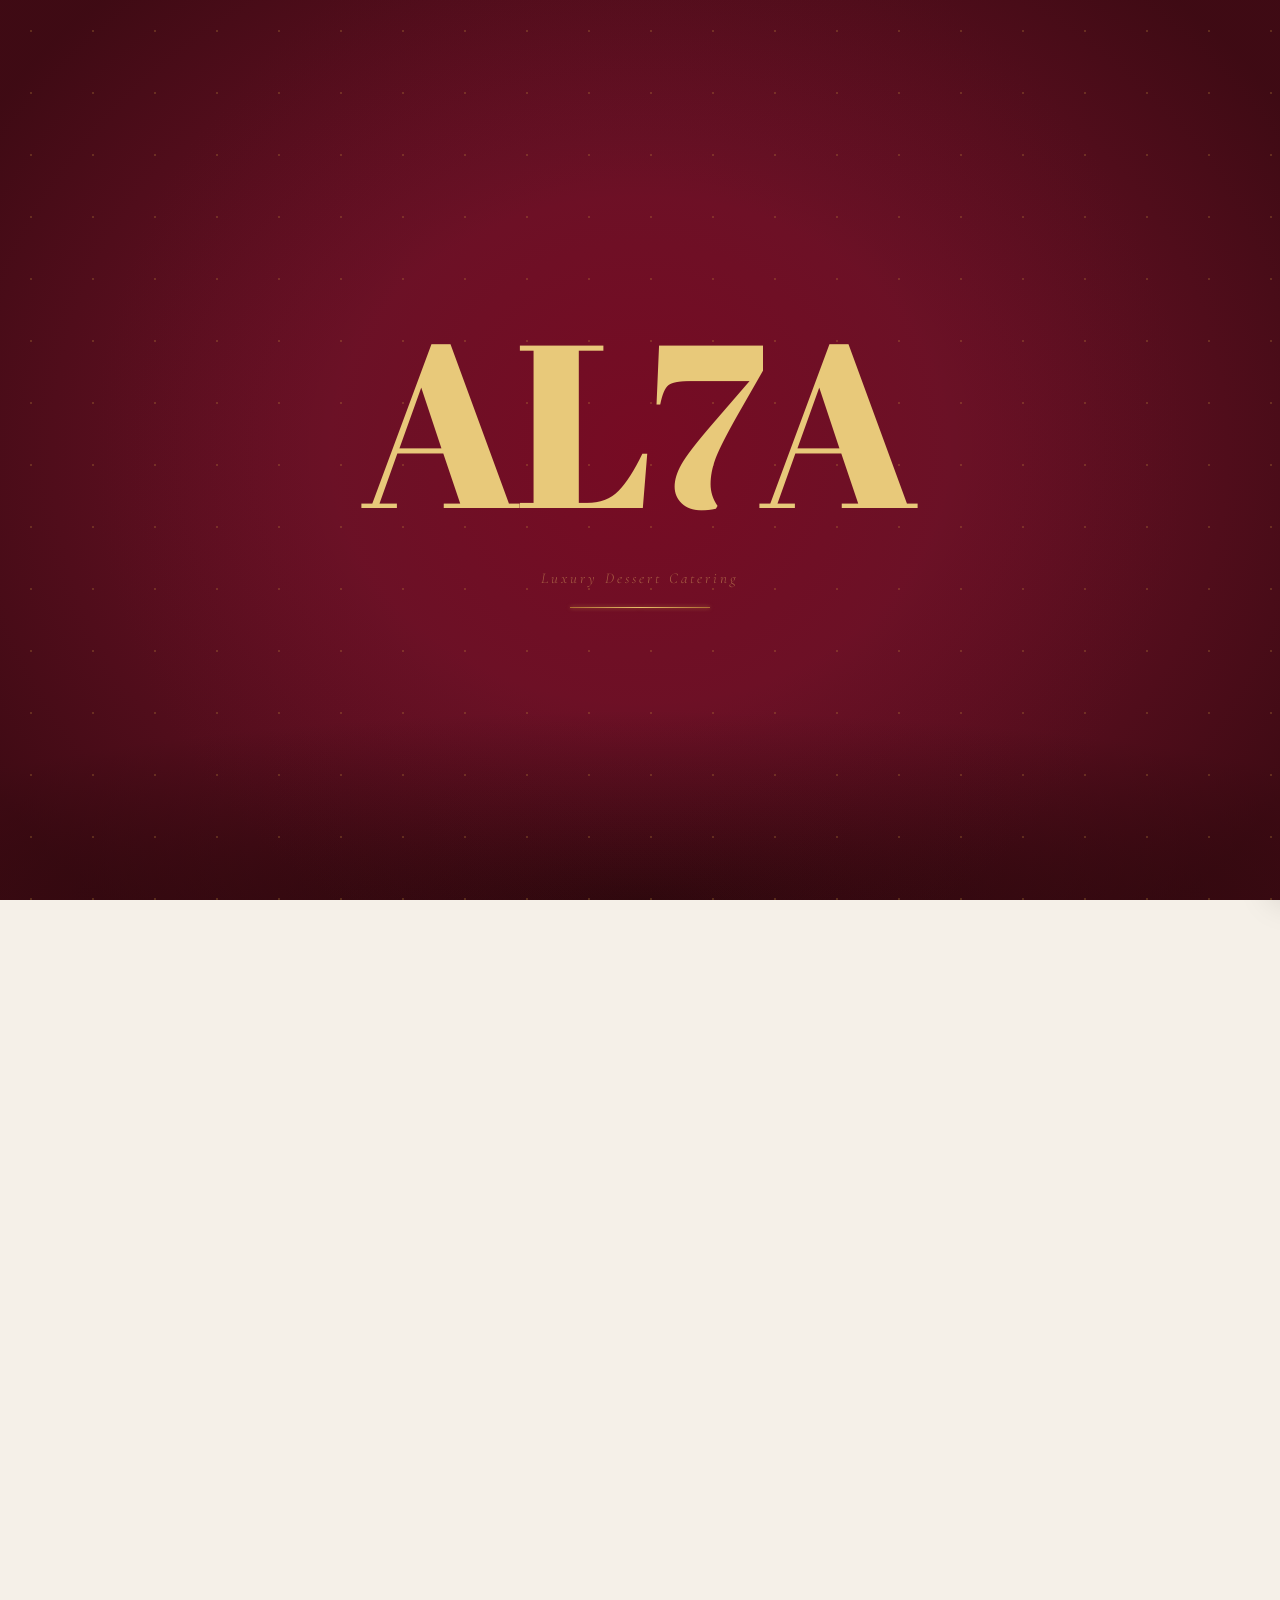
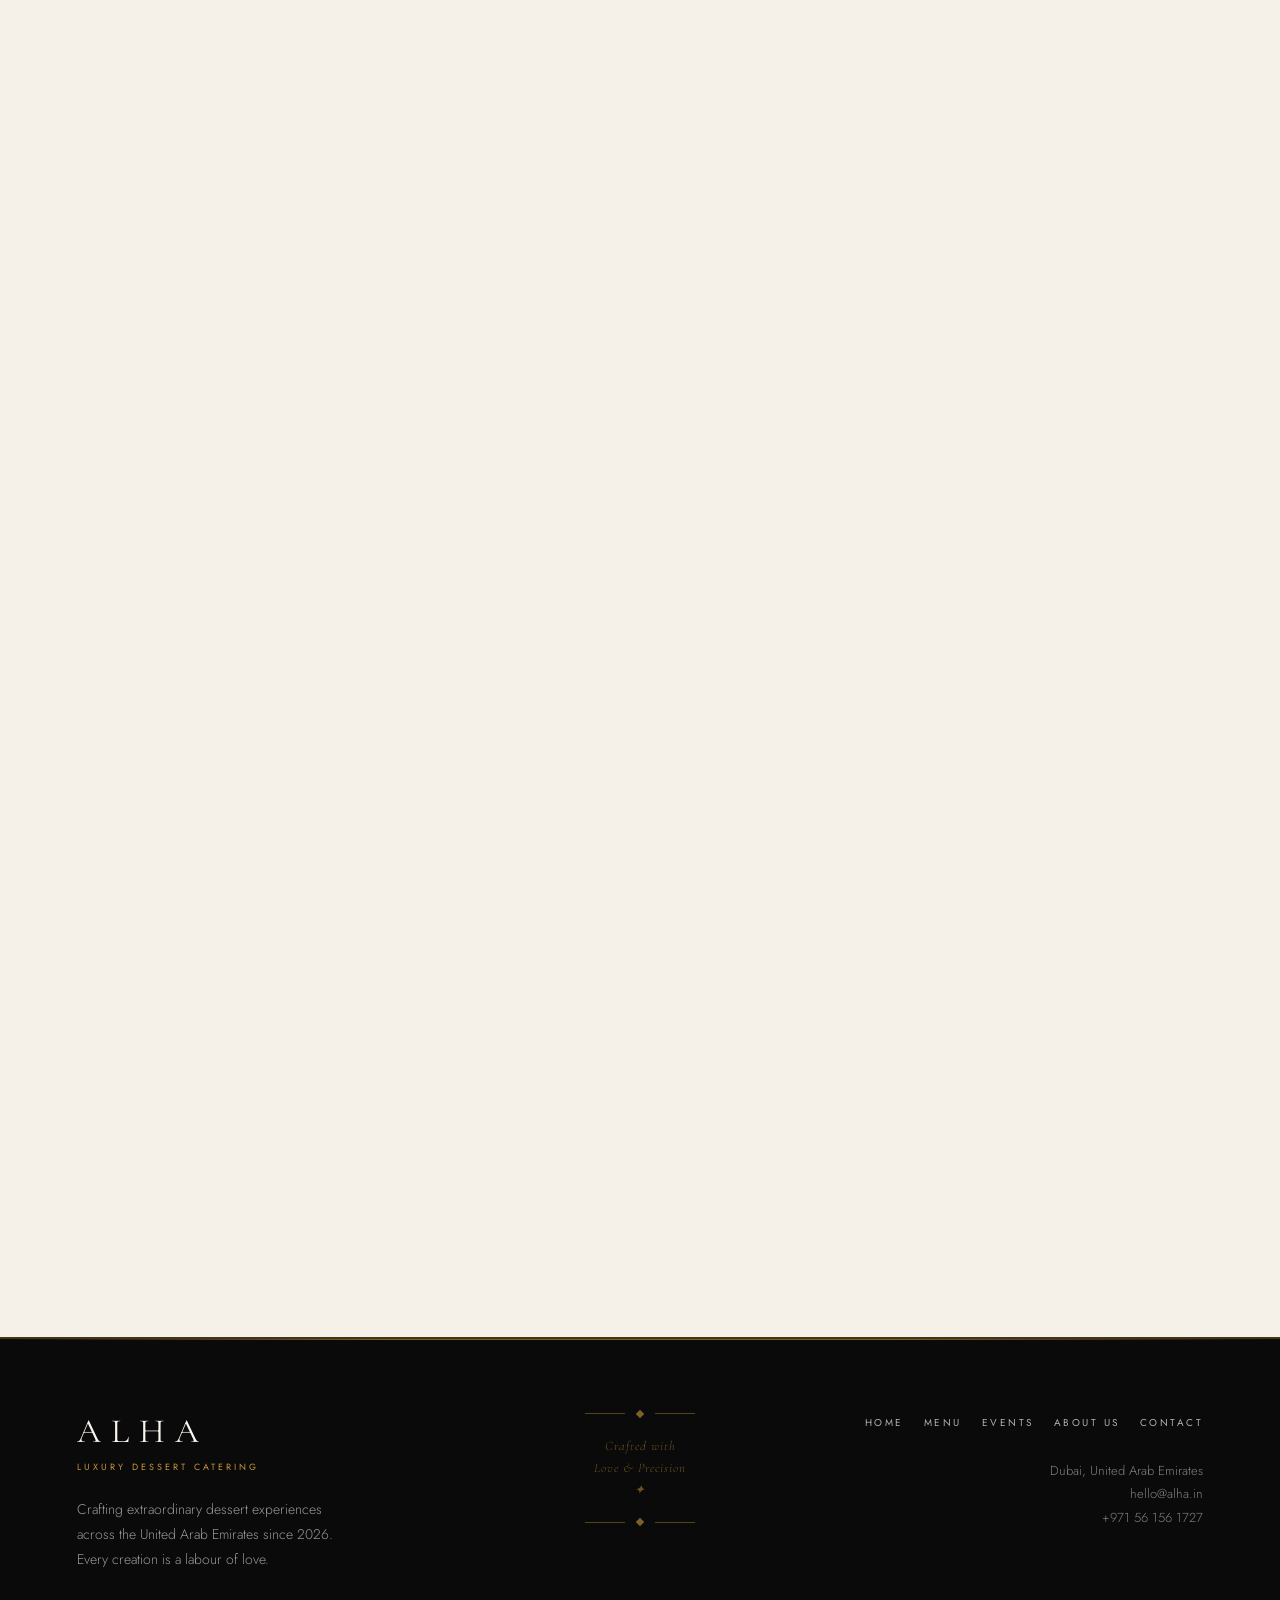
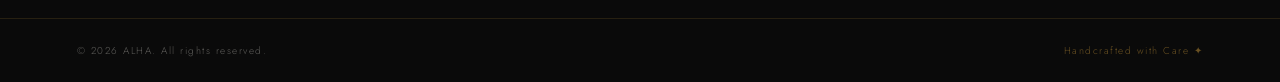
==== commit 6ca82c45: "fixed frontend" ====
--- a/index.html
+++ b/index.html
@@ -3218,19 +3218,6 @@
       body { padding-bottom: 0; }
     }
     
-    /* ═══════════════════════════════════════════════════════
-       EMERGENCY OVERRIDE - FORCE HIDE LOADING SCREEN
-    ═══════════════════════════════════════════════════════ */
-    #loading-screen, .loader-wrapper { 
-      display: none !important; 
-      opacity: 0 !important; 
-      pointer-events: none !important; 
-    }
-    #main-site {
-      opacity: 1 !important;
-      visibility: visible !important;
-    }
-    
     /* Add top padding to prevent overlap with fixed nav */
     body {
       padding-top: 80px;
@@ -3245,7 +3232,7 @@
   
   <div class="nav-center">
     <a href="#home" class="nav-link" data-section="home">HOME</a>
-    <a href="#menu" class="nav-link" data-section="menu">MENU</a>
+    <a href="#menu-categories-section" class="nav-link" data-section="menu-categories-section">MENU</a>
     <a href="#blog" class="nav-link" data-section="blog">BLOG</a>
     <a href="#contact" class="nav-link" data-section="contact">CONTACT</a>
   </div>
@@ -3565,8 +3552,8 @@
     <section id="quote-interlude" aria-label="Our philosophy">
       <canvas id="quote-canvas" aria-hidden="true"></canvas>
       <div>
-        <p class="quote-text reveal-quote">"Food is not just eating energy. It's an experience."</p>
-        <p class="quote-attr reveal-quote" style="transition-delay:.2s;">— ALHA</p>
+        <p class="quote-text reveal-quote">"We don't just make desserts — we craft the sweetest chapters of your story."</p>
+        <p class="quote-attr reveal-quote" style="transition-delay:.2s;">— The ALHA Philosophy</p>
       </div>
     </section>
 
@@ -4673,10 +4660,10 @@
 
   // Section mapping for active state detection
   const sectionMap = {
-    home:    document.getElementById('home'),
-    menu:    document.getElementById('menu'),
-    blog:    document.getElementById('blog'),
-    contact: document.getElementById('contact'),
+    home:                    document.getElementById('home'),
+    'menu-categories-section': document.getElementById('menu-categories-section'),
+    blog:                    document.getElementById('blog'),
+    contact:                 document.getElementById('contact'),
   };
 
   // Set active link based on section ID
@@ -4898,6 +4885,7 @@
   updateBanner();
   startAutoplay();
 })();
+</script>
 
 <!-- ══════════════════════════ BLOG MODAL POPUP ══════════════════════════ -->
 <div id="blog-modal">
@@ -5031,8 +5019,6 @@
 });
 
 console.log('Modal script loaded successfully - using safe delegation');
-</script>
-
 </script>
 
 
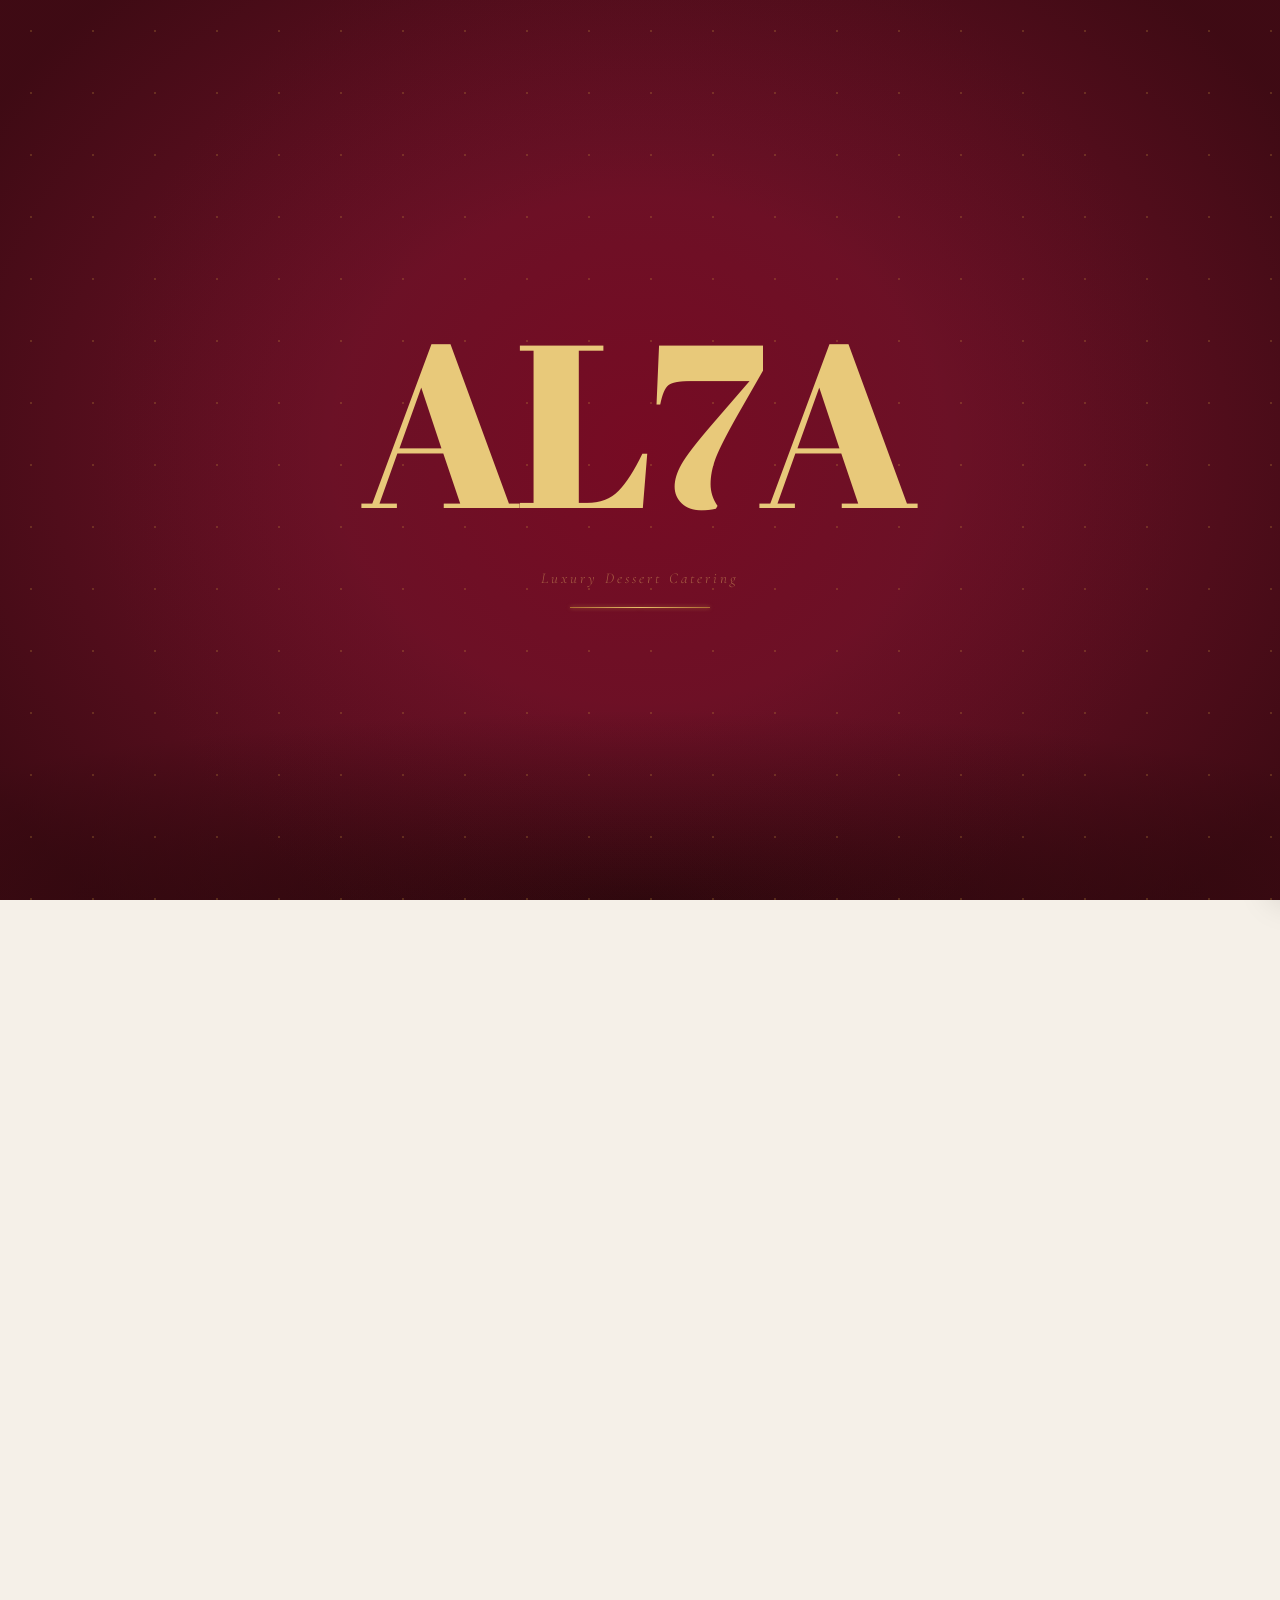
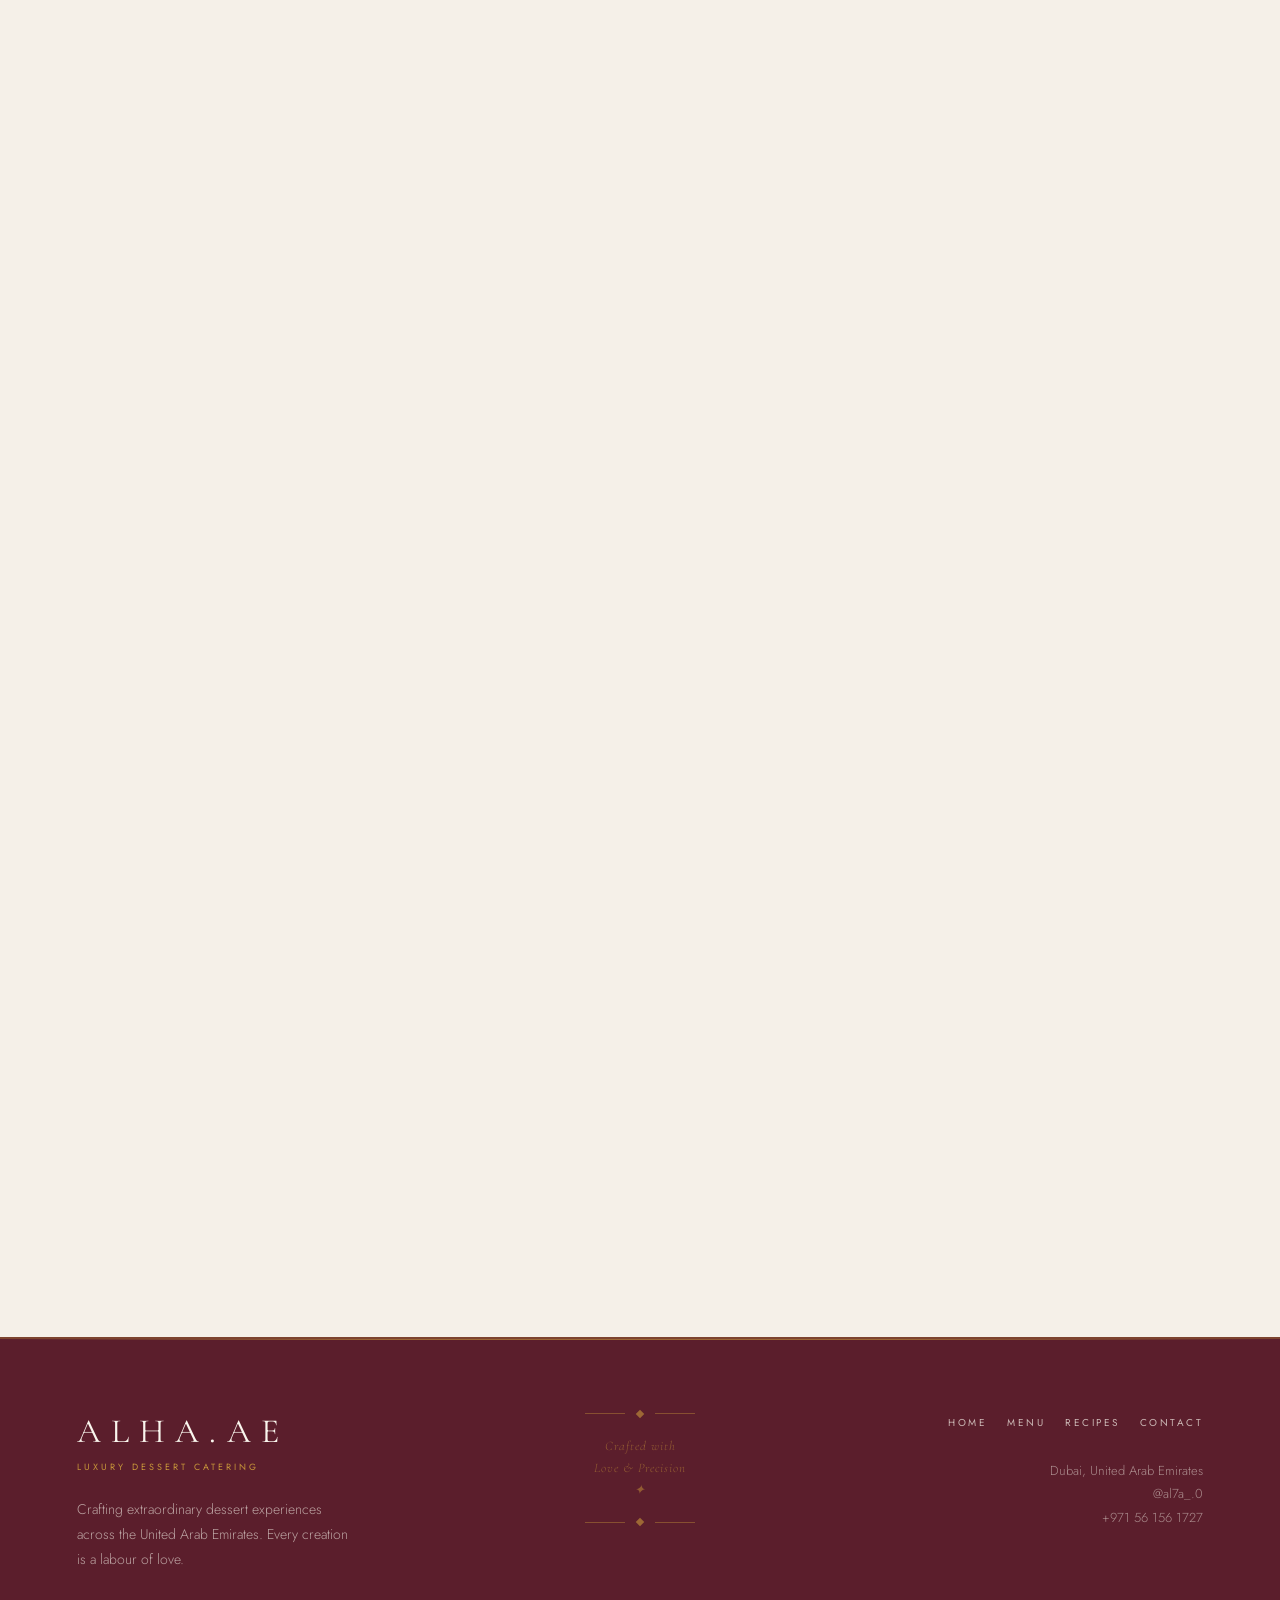
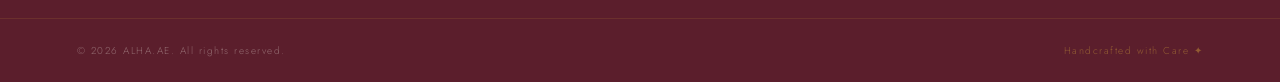
==== commit 2c104e57: "ui fixes and checkout added" ====
--- a/index.html
+++ b/index.html
@@ -40,7 +40,7 @@
     * {
       cursor: auto !important;
     }
-    a, button, select, input[type="submit"], .blog-card, .journal-card, .nav-link, .nav-cart, .hero-cta-primary, .hero-cta-secondary, .category-card, .product-card, .banner-dot, .nav-hamburger, .cart-close, .cart-item-remove, .cart-checkout-btn {
+    a, button, select, input[type="submit"], .blog-card, .journal-card, .journal-card *, .nav-link, .nav-cart, .hero-cta-primary, .hero-cta-secondary, .category-card, .product-card, .banner-dot, .nav-hamburger, .cart-close, .cart-item-remove, .cart-checkout-btn {
       cursor: pointer !important;
     }
  
@@ -65,7 +65,7 @@
     /* Brand logo on left */
     .nav-brand {
       font-family: 'Cormorant Garamond', serif;
-      font-size: 28px;
+      font-size: 24px !important;
       letter-spacing: 8px;
       font-weight: 400;
       color: #ffffff !important;
@@ -126,32 +126,26 @@
     /* Right side cart button */
     .nav-cart {
       position: relative;
-      width: 40px;
-      height: 40px;
       display: flex;
       align-items: center;
       justify-content: center;
-      background: rgba(255, 255, 255, 0.08);
-      border: 1.5px solid rgba(255, 255, 255, 0.3);
-      border-radius: 50%;
+      background: #6b1d2f;
+      border: none;
       cursor: pointer;
-      text-decoration: none;
-      transition: all 0.3s ease;
+      padding: 6px;
+      transition: transform 0.25s ease;
     }
     .nav-cart:hover {
-      background: var(--gold);
-      border-color: var(--gold);
       transform: translateY(-2px);
-      box-shadow: 0 4px 16px rgba(232, 192, 106, 0.4);
     }
     .nav-cart svg {
-      width: 20px;
-      height: 20px;
-      stroke: #ffffff !important;
-      transition: stroke 0.3s ease;
+      width: 22px;
+      height: 22px;
+      stroke: rgba(255,255,255,0.8);
+      transition: stroke 0.25s ease;
     }
     .nav-cart:hover svg {
-      stroke: #1a0f0f !important;
+      stroke: var(--gold) !important;
     }
     .nav-cart-badge {
       position: absolute;
@@ -599,12 +593,9 @@
       width: 100% !important; height: 100% !important;
       z-index: 0;
       pointer-events: none;
-      opacity: 0.25;
-      mix-blend-mode: multiply;
-    }
- 
-    .hero-content { position:relative; z-index:2; }
-    
+      opacity: 0.18;
+    }
+ 
     /* Gold accent stars - physical HTML elements */
     .gold-accent-star {
       position: absolute;
@@ -630,7 +621,7 @@
       color: rgba(201, 151, 58, 0.6) !important; 
     }
     .hero-heading {
-      font-family:'Cormorant Garamond',serif; font-size:clamp(42px,8vw,100px);
+      font-family:'Cormorant Garamond',serif; font-size:clamp(48px,7.5vw,105px);
       font-weight:300; line-height:1.02; 
       color: #6b1d2f !important; 
       letter-spacing:-1px; margin-bottom:8px;
@@ -723,16 +714,27 @@
       left: 0; 
       width: 100%; 
       height: 100%; 
+      display: flex;
+      align-items: center;
+      justify-content: center;
+      text-align: center;
       transition: opacity 1s ease-in-out !important; 
-      opacity: 0; 
-      z-index: 0; 
-    }
-    .slide.active, .carousel-item.active { 
-      opacity: 1 !important; 
-      z-index: 1 !important; 
-    }
- 
-    /* ═══════════════════════════ ABOUT BANNER CAROUSEL ═══ */
+      opacity: 1; 
+      z-index: 1; 
+    }
+
+    .hero-content {
+      position: relative;
+      z-index: 2;
+      width: 100%;
+      max-width: 860px;
+      margin: 0 auto;
+      padding: 0 clamp(24px, 6vw, 80px);
+      text-align: center;
+      display: flex;
+      flex-direction: column;
+      align-items: center;
+    }
     #about-banner {
       position: relative;
       overflow: hidden;
@@ -1333,6 +1335,7 @@
     .journal-card {
       background: #fff;
       border: 1px solid rgba(201,151,58,.18);
+      cursor: pointer;
       display: flex;
       flex-direction: column;
       overflow: hidden;
@@ -1774,8 +1777,8 @@
 
     /* ═══════════════════════════ FOOTER ═══ */
     footer { 
-      background: #0a0a0a !important;
-      background-color: #0a0a0a !important;
+      background: rgba(78, 12, 28, 0.92) !important;
+      background-color: rgba(78, 12, 28, 0.92) !important;
       position: relative;
       overflow: hidden;
       border-top: 2px solid rgba(201,151,58,.3);
@@ -3126,18 +3129,18 @@
       display: flex;
       align-items: center;
       justify-content: center;
-      width: 48px;
-      height: 48px;
-      background: var(--primary);
-      border-radius: 50%;
-      text-decoration: none;
-      transition: transform 0.3s ease, box-shadow 0.3s ease;
-      box-shadow: 0 4px 12px rgba(107, 17, 38, 0.2);
+      background: #6b1d2f;
+      border: none;
+      border-radius: 0;
+      box-shadow: none;
+      cursor: pointer;
+      padding: 6px;
+      transition: transform 0.25s ease;
     }
     
     .nav-cart:hover {
       transform: translateY(-2px);
-      box-shadow: 0 8px 20px rgba(107, 17, 38, 0.3);
+      box-shadow: none;
     }
     
     .nav-cart-icon {
@@ -3228,7 +3231,7 @@
  
 <!-- ──────────── TOP NAVIGATION BAR ──────────── -->
 <nav id="top-nav" role="navigation" aria-label="Main navigation">
-  <a href="#home" class="nav-brand">ALHA</a>
+  <a href="#home" class="nav-brand">ALHA.AE</a>
   
   <div class="nav-center">
     <a href="#home" class="nav-link" data-section="home">HOME</a>
@@ -3239,7 +3242,7 @@
   
   <div style="display: flex; align-items: center; gap: 20px;">
     <button class="nav-cart" aria-label="Shopping cart">
-      <svg viewBox="0 0 24 24" fill="none" stroke-width="2">
+      <svg viewBox="0 0 24 24" fill="none" stroke="currentColor" stroke-width="2" stroke-linecap="round" stroke-linejoin="round">
         <circle cx="9" cy="21" r="1"/><circle cx="20" cy="21" r="1"/>
         <path d="M1 1h4l2.68 13.39a2 2 0 0 0 2 1.61h9.72a2 2 0 0 0 2-1.61L23 6H6"/>
       </svg>
@@ -3410,37 +3413,6 @@
         </div>
         <div class="hero-cta-wrap">
           <a href="#menu-categories-section" class="hero-cta-primary">Explore Our Menu</a>
-          <a href="#menu-categories-section" class="hero-cta-secondary"><span>▶</span> View Signature Collection</a>
-        </div>
-      </div>
-    </div>
-    
-    <div class="slide carousel-item">
-      <div class="hero-content">
-        <p class="hero-eyebrow">Signature Creations</p>
-        <h1 class="hero-heading">Crafted with <em>Passion</em><br>and Precision</h1>
-        <p class="hero-sub">Bespoke desserts that elevate your most memorable occasions</p>
-        <div class="hero-divider">
-          <div class="hero-divider-line"></div><div class="hero-divider-gem"></div><div class="hero-divider-line"></div>
-        </div>
-        <div class="hero-cta-wrap">
-          <a href="#menu-categories-section" class="hero-cta-primary">Discover Our Art</a>
-          <a href="#menu-categories-section" class="hero-cta-secondary"><span>▶</span> View Collections</a>
-        </div>
-      </div>
-    </div>
-    
-    <div class="slide carousel-item">
-      <div class="hero-content">
-        <p class="hero-eyebrow">Luxury Experience</p>
-        <h1 class="hero-heading">Indulge in <em>Elegance</em><br>and Flavor</h1>
-        <p class="hero-sub">Premium dessert catering for discerning celebrations</p>
-        <div class="hero-divider">
-          <div class="hero-divider-line"></div><div class="hero-divider-gem"></div><div class="hero-divider-line"></div>
-        </div>
-        <div class="hero-cta-wrap">
-          <a href="#menu-categories-section" class="hero-cta-primary">Start Your Journey</a>
-          <a href="#menu-categories-section" class="hero-cta-secondary"><span>▶</span> Browse Menu</a>
         </div>
       </div>
     </div>
@@ -3560,17 +3532,16 @@
 </section><!-- End #menu -->
 
 <!-- ══════════════════════════ SECTION: BLOG ══════════════════════════ -->
-<section id="blog" aria-label="Journal">
+<section id="blog" aria-label="Recipes">
   <div class="blog-wrapper">
     
     <div class="blog-header">
-      <h2>Journal</h2>
-      <p>Recipes & culinary creations from our kitchen</p>
+      <h2>Recipes</h2>
+      <p>Culinary creations and sweet secrets from our kitchen</p>
     </div>
 
     <!-- Journal Posts Container -->
     <div id="journal-posts-container">
-      <!-- Skeleton loading shown initially -->
       <div id="journal-skeleton" class="journal-grid">
         <div class="journal-card-skeleton"></div>
         <div class="journal-card-skeleton"></div>
@@ -3579,42 +3550,42 @@
         <div class="journal-card-skeleton"></div>
         <div class="journal-card-skeleton"></div>
       </div>
-      <!-- Posts grid, hidden until loaded -->
       <div id="journal-grid" class="journal-grid" style="display:none;"></div>
-      <!-- Empty state -->
       <div id="journal-empty" style="display:none; text-align:center; padding:60px 20px;">
-        <div style="font-size:48px; opacity:0.3; margin-bottom:16px;">📝</div>
+        <div style="font-size:48px; opacity:0.3; margin-bottom:16px;">🍮</div>
         <h3 style="font-family:'Cormorant Garamond',serif; font-size:28px; font-weight:300; color:var(--primary); margin-bottom:8px;">No Recipes Yet</h3>
-        <p style="color:var(--text-lt);">Check back soon for delicious recipes and culinary stories.</p>
+        <p style="color:var(--text-lt);">Check back soon for recipes from our kitchen.</p>
       </div>
     </div>
 
   </div>
 </section>
 
-<!-- Recipe Modal -->
-<div id="recipe-modal" class="recipe-modal" style="display: none;">
+<!-- ══════════════════════════ RECIPE MODAL ══════════════════════════ -->
+<div id="journal-modal" class="recipe-modal" style="display:none;" role="dialog" aria-modal="true" aria-labelledby="jmodal-title">
   <div class="recipe-modal-overlay"></div>
-  <div class="recipe-modal-content">
-    <button class="recipe-modal-close" aria-label="Close modal">&times;</button>
-    <div class="recipe-modal-image">
-      <img id="recipe-modal-img" src="" alt="" />
+  <div class="recipe-modal-content" style="max-width:820px; max-height:90vh; overflow-y:auto;">
+    <button class="recipe-modal-close" aria-label="Close">&times;</button>
+
+    <!-- Hero image -->
+    <div class="recipe-modal-image" id="jmodal-img-wrap">
+      <img id="jmodal-img" src="" alt="" style="display:none;">
     </div>
+
     <div class="recipe-modal-body">
-      <h2 id="recipe-modal-title" class="recipe-modal-title"></h2>
-      <div id="recipe-modal-description" class="recipe-modal-description"></div>
-      <div class="recipe-modal-section">
-        <h3 class="recipe-modal-section-title">Ingredients</h3>
-        <div id="recipe-modal-ingredients" class="recipe-modal-ingredients">
-          <p style="font-style:italic; color:var(--text-lt);">Ingredients coming soon...</p>
-        </div>
+      <!-- Meta row -->
+      <div style="display:flex; align-items:center; gap:16px; margin-bottom:18px; flex-wrap:wrap;">
+        <span style="font-size:9px; letter-spacing:2px; text-transform:uppercase; color:var(--gold); font-weight:600; padding:5px 12px; background:rgba(201,151,58,.12); border-radius:2px;">RECIPE</span>
+        <span id="jmodal-date" style="font-size:12px; color:var(--text-lt);"></span>
+        <span id="jmodal-author" style="font-size:12px; color:var(--text-lt);"></span>
+        <span id="jmodal-rt" style="font-size:12px; color:var(--text-lt);"></span>
       </div>
-      <div class="recipe-modal-section">
-        <h3 class="recipe-modal-section-title">Instructions</h3>
-        <div id="recipe-modal-steps" class="recipe-modal-steps">
-          <p style="font-style:italic; color:var(--text-lt);">Detailed instructions coming soon...</p>
-        </div>
-      </div>
+
+      <h2 id="jmodal-title" class="recipe-modal-title" style="margin-bottom:20px;"></h2>
+
+      <div id="jmodal-excerpt" style="font-size:17px; font-style:italic; color:var(--text-lt); margin-bottom:24px; line-height:1.7; border-left:3px solid rgba(201,151,58,.4); padding-left:16px;"></div>
+
+      <div id="jmodal-content" style="font-size:15px; line-height:1.9; color:var(--text);"></div>
     </div>
   </div>
 </div>
@@ -3625,22 +3596,22 @@
         <div class="contact-form-wrap">
           <h2>Let's Create Together</h2>
           <p>Ready to craft your perfect dessert experience? Reach out and let's begin.</p>
-          <form class="contact-form">
+          <form class="contact-form" id="contact-form-simple" onsubmit="sendToWhatsApp(event,'simple')">
             <div class="form-group">
               <label>Your Name</label>
-              <input type="text" placeholder="Fatima Al-Rashidi" />
+              <input type="text" id="cf-name" placeholder="Fatima Al-Rashidi" required />
             </div>
             <div class="form-group">
               <label>Email Address</label>
-              <input type="email" placeholder="hello@example.com" />
+              <input type="email" id="cf-email" placeholder="hello@example.com" required />
             </div>
             <div class="form-group">
               <label>Phone Number</label>
-              <input type="tel" placeholder="+971 50 000 0000" />
+              <input type="tel" id="cf-phone" placeholder="+971 50 000 0000" required />
             </div>
             <div class="form-group">
               <label>Tell us about your event</label>
-              <textarea placeholder="Type of event, date, guest count, vision..."></textarea>
+              <textarea id="cf-message" placeholder="Type of event, date, guest count, vision..." required></textarea>
             </div>
             <button type="submit" class="submit-btn">Send Message</button>
           </form>
@@ -3649,19 +3620,19 @@
           <h3>Find Us</h3>
           <div class="info-item">
             <div class="info-label">Location</div>
-            <div class="info-value">Dubai, United Arab Emirates<br />Kollam, Kerala, India</div>
+            <div class="info-value">Dubai, United Arab Emirates<br /></div>
           </div>
           <div class="info-item">
-            <div class="info-label">Email</div>
-            <div class="info-value"><a href="mailto:hello@alha.in">hello@alha.in</a></div>
+            <div class="info-label">Instagram</div>
+            <div class="info-value">
+              <a href="https://www.instagram.com/al7a_.0/" target="_blank" rel="noopener noreferrer" aria-label="Instagram">
+                <i class="fab fa-instagram"></i> @al7a_.0
+              </a>
+            </div>
           </div>
           <div class="info-item">
             <div class="info-label">Phone</div>
             <div class="info-value"><a href="https://wa.me/971561561727">+971 56 156 1727</a></div>
-          </div>
-          <div class="info-item">
-            <div class="info-label">Hours</div>
-            <div class="info-value">Sunday – Thursday: 9am – 6pm<br />Friday: 10am – 2pm</div>
           </div>
         </div>
       </div>
@@ -3806,7 +3777,7 @@
       <div class="journey-list">
         <div class="journey-item">
           <div class="journey-year-col"><div class="journey-dot"></div><span class="journey-year">2022</span></div>
-          <div class="journey-body"><h3>The First Kitchen</h3><p>ALHA starts in a home kitchen in Kollam, Kerala — making custom cakes and dessert boxes for family celebrations and word-of-mouth orders.</p></div>
+          <div class="journey-body"><h3>The First Kitchen</h3><p>ALHA starts in a home kitchen in Dubai, UAE — making custom cakes and dessert boxes for family celebrations and word-of-mouth orders.</p></div>
         </div>
         <div class="journey-item">
           <div class="journey-year-col"><div class="journey-dot"></div><span class="journey-year">2023</span></div>
@@ -3848,7 +3819,7 @@
               <span class="contact-detail-icon">📍</span>
               <div class="contact-detail-body">
                 <strong>Location</strong>
-                <span>Dubai, United Arab Emirates<br>& Kollam, Kerala, India</span>
+                <span>Dubai, United Arab Emirates<br></span>
               </div>
             </div>
             <div class="contact-detail-item reveal-text">
@@ -3876,28 +3847,28 @@
         </div>
         <div class="contact-form-wrap reveal-text">
           <h3 class="contact-form-title">Send us a message</h3>
-          <p class="contact-form-sub">We'll get back to you within 24 hours</p>
+          <p class="contact-form-sub">We'll redirect you to WhatsApp with your message ready to send</p>
           <div class="form-row">
             <div class="form-group">
               <label class="form-label">First Name</label>
-              <input type="text" class="form-input" placeholder="Fatima">
+              <input type="text" id="vc-fname" class="form-input" placeholder="Fatima" required>
             </div>
             <div class="form-group">
               <label class="form-label">Last Name</label>
-              <input type="text" class="form-input" placeholder="Al-Rashidi">
+              <input type="text" id="vc-lname" class="form-input" placeholder="Al-Rashidi">
             </div>
           </div>
           <div class="form-group">
             <label class="form-label">Email Address</label>
-            <input type="email" class="form-input" placeholder="hello@example.com">
+            <input type="email" id="vc-email" class="form-input" placeholder="hello@example.com" required>
           </div>
           <div class="form-group">
             <label class="form-label">Phone Number</label>
-            <input type="tel" class="form-input" placeholder="+971 50 000 0000">
+            <input type="tel" id="vc-phone" class="form-input" placeholder="+971 50 000 0000" required>
           </div>
           <div class="form-group">
             <label class="form-label">Type of Event</label>
-            <select class="form-select form-input">
+            <select id="vc-event" class="form-select form-input">
               <option value="" disabled selected>Select event type</option>
               <option>Wedding</option>
               <option>Engagement</option>
@@ -3910,13 +3881,13 @@
           </div>
           <div class="form-group">
             <label class="form-label">Tell Us About Your Event</label>
-            <textarea class="form-textarea" placeholder="Date, guest count, vision, dietary requirements…"></textarea>
+            <textarea id="vc-message" class="form-textarea" placeholder="Date, guest count, vision, dietary requirements…" required></textarea>
           </div>
-          <button class="form-submit" onclick="document.getElementById('contact-success').style.display='block';this.style.display='none';">
+          <button class="form-submit" onclick="sendToWhatsApp(event,'full')">
             Send Message <span class="form-submit-icon">→</span>
           </button>
-          <div class="form-success" id="contact-success">
-            <p>✦ Thank you — we'll be in touch within 24 hours ✦</p>
+          <div class="form-success" id="contact-success" style="display:none;">
+            <p>✦ Redirecting you to WhatsApp… ✦</p>
           </div>
         </div>
       </div>
@@ -3934,14 +3905,12 @@
     </div>
   </div><!-- /#view-contact -->
 
-  
- 
   <footer role="contentinfo">
     <div class="footer-top">
       <div class="footer-brand-col">
-        <span class="footer-brand-name">ALHA</span>
+        <span class="footer-brand-name">ALHA.AE</span>
         <span class="footer-brand-sub">Luxury Dessert Catering</span>
-        <p class="footer-about">Crafting extraordinary dessert experiences across the United Arab Emirates since 2026. Every creation is a labour of love.</p>
+        <p class="footer-about">Crafting extraordinary dessert experiences across the United Arab Emirates. Every creation is a labour of love.</p>
       </div>
       <div class="footer-centre-col">
         <div class="footer-orn"><div class="footer-orn-line"></div><div class="footer-orn-gem"></div><div class="footer-orn-line"></div></div>
@@ -3950,17 +3919,20 @@
       </div>
       <div class="footer-right-col">
         <nav class="footer-links" aria-label="Footer navigation">
-          <a href="#">Home</a><a href="#menu-categories-section">Menu</a><a href="#">Events</a><a href="#">About Us</a><a href="#">Contact</a>
+          <a href="#home">Home</a>
+          <a href="#menu-categories-section">Menu</a>
+          <a href="#blog">Recipes</a>
+          <a href="#contact">Contact</a>
         </nav>
-        <p class="footer-contact">Dubai, United Arab Emirates<br>hello@alha.in<br>+971 56 156 1727</p>
+        <p class="footer-contact">Dubai, United Arab Emirates<br>@al7a_.0<br>+971 56 156 1727</p>
       </div>
     </div>
     <div class="footer-bottom">
-      <p class="footer-copy">© 2026 ALHA. All rights reserved.</p>
+      <p class="footer-copy">© 2026 ALHA.AE. All rights reserved.</p>
       <p class="footer-craft">Handcrafted with Care ✦</p>
     </div>
   </footer>
- 
+
 </div><!-- /#main-site -->
  
 <!-- Supabase Services -->
@@ -3975,7 +3947,7 @@
 
 <script>
 /* ════════════════════════════════════════════════════════
-   JOURNAL INTEGRATION WITH SUPABASE
+   RECIPES — fetched from journal_posts, no category
 ════════════════════════════════════════════════════════ */
 (function() {
   const grid     = document.getElementById('journal-grid');
@@ -3986,24 +3958,24 @@
 
   let allPosts = [];
 
-  function showGrid()     { skeleton.style.display='none'; grid.style.display='grid'; empty.style.display='none'; }
-  function showEmpty()    { skeleton.style.display='none'; grid.style.display='none'; empty.style.display='block'; }
+  function showGrid()  { skeleton.style.display='none'; grid.style.display='grid'; empty.style.display='none'; }
+  function showEmpty() { skeleton.style.display='none'; grid.style.display='none'; empty.style.display='block'; }
 
   function fmt(d) {
-    return new Date(d).toLocaleDateString('en-US',{year:'numeric',month:'short',day:'numeric'});
+    return d ? new Date(d).toLocaleDateString('en-US',{year:'numeric',month:'long',day:'numeric'}) : '';
   }
 
   function makeCard(p) {
-    const cat  = p.category?.name || 'Recipe';
-    const catS = p.category?.slug || '';
     const img  = p.featured_image_url || null;
     const rt   = p.read_time_minutes || 5;
     const date = fmt(p.published_at || p.created_at);
     return `
-      <article class="journal-card" data-cat="${catS}" data-post-id="${p.id}">
-        ${img ? `<div class="journal-card-img"><img src="${img}" alt="${p.title}" loading="lazy"></div>` : '<div class="journal-card-img journal-card-img--empty"></div>'}
+      <article class="journal-card" data-post-id="${p.id}" tabindex="0" role="button" aria-label="Read ${p.title}">
+        ${img
+          ? `<div class="journal-card-img"><img src="${img}" alt="${p.title}" loading="lazy"></div>`
+          : '<div class="journal-card-img journal-card-img--empty"></div>'}
         <div class="journal-card-body">
-          <span class="journal-card-cat">${cat}</span>
+          <span class="journal-card-cat">RECIPE</span>
           <h3 class="journal-card-title">${p.title}</h3>
           <p class="journal-card-excerpt">${p.excerpt || ''}</p>
           <div class="journal-card-meta">
@@ -4018,87 +3990,89 @@
     if (!posts || posts.length === 0) { showEmpty(); return; }
     grid.innerHTML = posts.map(makeCard).join('');
     showGrid();
-    attachCardClickHandlers();
+    attachCardHandlers();
   }
 
-  // Recipe Modal Functionality
-  const modal = document.getElementById('recipe-modal');
-  const modalOverlay = document.querySelector('.recipe-modal-overlay');
-  const modalClose = document.querySelector('.recipe-modal-close');
-  const modalImg = document.getElementById('recipe-modal-img');
-  const modalTitle = document.getElementById('recipe-modal-title');
-  const modalDescription = document.getElementById('recipe-modal-description');
-  const modalIngredients = document.getElementById('recipe-modal-ingredients');
-  const modalSteps = document.getElementById('recipe-modal-steps');
-
-  function openRecipeModal(post) {
-    modalImg.src = post.featured_image_url || '';
-    modalImg.alt = post.title || '';
-    modalTitle.textContent = post.title || '';
-    modalDescription.innerHTML = post.excerpt || post.content || '';
-    
-    // Placeholder for ingredients and steps (can be extended with actual data)
-    modalIngredients.innerHTML = '<p style="font-style:italic; color:var(--text-lt);">Ingredients coming soon...</p>';
-    modalSteps.innerHTML = '<p style="font-style:italic; color:var(--text-lt);">Detailed instructions coming soon...</p>';
-    
+  // ── Modal ──────────────────────────────────────────────
+  const modal      = document.getElementById('journal-modal');
+  const modalOver  = modal?.querySelector('.recipe-modal-overlay');
+  const modalClose = modal?.querySelector('.recipe-modal-close');
+  const jImg       = document.getElementById('jmodal-img');
+  const jImgWrap   = document.getElementById('jmodal-img-wrap');
+  const jDate      = document.getElementById('jmodal-date');
+  const jAuthor    = document.getElementById('jmodal-author');
+  const jRt        = document.getElementById('jmodal-rt');
+  const jTitle     = document.getElementById('jmodal-title');
+  const jExcerpt   = document.getElementById('jmodal-excerpt');
+  const jContent   = document.getElementById('jmodal-content');
+
+  function openModal(post) {
+    if (!modal) return;
+    if (post.featured_image_url) {
+      jImg.src = post.featured_image_url; jImg.alt = post.title;
+      jImg.style.display = 'block'; jImgWrap.style.display = 'block';
+    } else { jImgWrap.style.display = 'none'; }
+
+    jDate.textContent   = post.published_at      ? '📅 ' + fmt(post.published_at)               : '';
+    jAuthor.textContent = post.author_name        ? '✍ '  + post.author_name                    : '';
+    jRt.textContent     = post.read_time_minutes  ? '⏱ '  + post.read_time_minutes + ' min read': '';
+    jTitle.textContent  = post.title   || '';
+    jExcerpt.textContent = post.excerpt || '';
+
+    if (post.content) {
+      jContent.innerHTML = '<p>' + post.content
+        .replace(/&/g,'&amp;').replace(/</g,'&lt;').replace(/>/g,'&gt;')
+        .replace(/\n\n+/g,'</p><p>').replace(/\n/g,'<br>') + '</p>';
+    } else { jContent.innerHTML = ''; }
+
+    modal.querySelector('.recipe-modal-content').scrollTop = 0;
     modal.style.display = 'flex';
-    setTimeout(() => modal.classList.add('active'), 10);
+    requestAnimationFrame(() => modal.classList.add('active'));
     document.body.style.overflow = 'hidden';
   }
 
-  function closeRecipeModal() {
+  function closeModal() {
+    if (!modal) return;
     modal.classList.remove('active');
-    setTimeout(() => {
-      modal.style.display = 'none';
-      document.body.style.overflow = '';
-    }, 300);
+    setTimeout(() => { modal.style.display = 'none'; document.body.style.overflow = ''; }, 300);
   }
 
-  function attachCardClickHandlers() {
-    document.querySelectorAll('.journal-card').forEach(card => {
-      card.addEventListener('click', () => {
-        const postId = parseInt(card.dataset.postId);
-        const post = allPosts.find(p => p.id === postId);
-        if (post) openRecipeModal(post);
-      });
+  if (modalClose) modalClose.addEventListener('click', closeModal);
+  if (modalOver)  modalOver.addEventListener('click', closeModal);
+  document.addEventListener('keydown', e => {
+    if (e.key === 'Escape' && modal?.classList.contains('active')) closeModal();
+  });
+
+  function attachCardHandlers() {
+    grid.querySelectorAll('.journal-card').forEach(card => {
+      const handler = () => {
+        const post = allPosts.find(p => String(p.id) === card.dataset.postId);
+        if (post) openModal(post);
+      };
+      card.addEventListener('click', handler);
+      card.addEventListener('keydown', e => { if (e.key==='Enter'||e.key===' ') handler(); });
     });
   }
 
-  if (modalClose) modalClose.addEventListener('click', closeRecipeModal);
-  if (modalOverlay) modalOverlay.addEventListener('click', closeRecipeModal);
-
-  // Close on Escape key
-  document.addEventListener('keydown', (e) => {
-    if (e.key === 'Escape' && modal.classList.contains('active')) {
-      closeRecipeModal();
-    }
-  });
-
-  // Fetch and display ONLY recipes
+  // ── Fetch ──────────────────────────────────────────────
   supabaseReady.then(async () => {
     try {
       const { data, error } = await supabaseClient
         .from('journal_posts')
-        .select(`id, title, slug, excerpt, content, featured_image_url, author_name,
-                 is_featured, read_time_minutes, published_at, created_at,
-                 journal_categories ( id, name, slug )`)
+        .select(`id, title, slug, excerpt, content, featured_image_url,
+                 author_name, is_featured, read_time_minutes, published_at, created_at`)
         .eq('is_published', true)
         .order('published_at', { ascending: false })
         .limit(50);
 
-      if (error) { console.error('Journal fetch error:', error); showEmpty(); return; }
-      
-      // Filter only recipes
-      allPosts = (data || [])
-        .map(p => ({ ...p, category: p.journal_categories }))
-        .filter(p => p.category?.slug === 'recipes');
-      
-      console.log('Journal: loaded', allPosts.length, 'recipe posts');
+      if (error) { console.error('Recipes fetch error:', error); showEmpty(); return; }
+      allPosts = data || [];
+      console.log('Recipes: loaded', allPosts.length);
       render(allPosts);
-    } catch(e) { console.error('Journal exception:', e); showEmpty(); }
+    } catch(e) { console.error('Recipes exception:', e); showEmpty(); }
   });
 
-  // Also load the #view-events SPA grid with the same posts
+  // ── Events view grid (SPA) ─────────────────────────────
   supabaseReady.then(async () => {
     const eventsGrid = document.getElementById('events-journal-grid');
     if (!eventsGrid) return;
@@ -4290,7 +4264,7 @@
 (function() {
   if (!window.THREE) return;
   const canvas  = document.getElementById('hero-canvas');
-  const section = document.getElementById('hero-band');
+  const section = document.getElementById('hero-band') || document.getElementById('home');
   if (!canvas || !section) return;
  
   const W = () => section.offsetWidth;
@@ -4302,45 +4276,50 @@
  
   const scene  = new THREE.Scene();
   const camera = new THREE.PerspectiveCamera(55, W()/H(), 0.1, 200);
-  camera.position.set(0, 0, 9);
+  camera.position.set(0, 0, 12);
  
   /* ── Ambient + point lights ── */
-  scene.add(new THREE.AmbientLight(0x3d0910, 0.8));
-  const pt1 = new THREE.PointLight(0xc9973a, 2.5, 20);
+  scene.add(new THREE.AmbientLight(0xd4a852, 1.2));
+  const pt1 = new THREE.PointLight(0xc9973a, 1.8, 20);
   pt1.position.set(3, 2, 5);
   scene.add(pt1);
-  const pt2 = new THREE.PointLight(0x6b1126, 1.8, 15);
+  const pt2 = new THREE.PointLight(0x8b5e20, 1.0, 15);
   pt2.position.set(-4, -2, 3);
   scene.add(pt2);
  
   /* ── Central torus (luxury ring) ── */
-  const torusGeo = new THREE.TorusGeometry(2.2, 0.055, 12, 160);
+  const torusGeo = new THREE.TorusGeometry(3.8, 0.055, 12, 160);
   const torusMat = new THREE.MeshStandardMaterial({
-    color: 0xc9973a, metalness: 0.95, roughness: 0.1,
-    emissive: 0x5a3000, emissiveIntensity: 0.3,
+    color: 0xb8832a, metalness: 0.95, roughness: 0.1,
+    emissive: 0x7a4800, emissiveIntensity: 0.2,
   });
   const torus = new THREE.Mesh(torusGeo, torusMat);
+  // Tilt to match the video — leaning left, slightly back
+  torus.rotation.x = Math.PI * 0.15;
+  torus.rotation.z = -Math.PI * 0.12;
   scene.add(torus);
  
-  /* ── Second thinner torus, tilted ── */
-  const torus2Geo = new THREE.TorusGeometry(3.0, 0.03, 8, 200);
+  /* ── Second thinner torus — wide oval, just taller than inner ring ── */
+  const torus2Geo = new THREE.TorusGeometry(4.2, 0.028, 8, 200);
   const torus2Mat = new THREE.MeshStandardMaterial({
-    color: 0xe8c06a, metalness: 0.9, roughness: 0.2,
-    emissive: 0x3a1800, emissiveIntensity: 0.2,
-    opacity: 0.55, transparent: true,
+    color: 0xc9973a, metalness: 0.9, roughness: 0.2,
+    emissive: 0x5a3500, emissiveIntensity: 0.15,
+    opacity: 0.7, transparent: true,
   });
   const torus2 = new THREE.Mesh(torus2Geo, torus2Mat);
-  torus2.rotation.x = Math.PI * 0.28;
-  torus2.rotation.z = Math.PI * 0.1;
+  torus2.rotation.x = Math.PI * 0.15;
+  torus2.rotation.z = -Math.PI * 0.12;
+  torus2.scale.set(1.6, 1.0, 1.0); // very wide, same height as base radius
   scene.add(torus2);
  
-  /* ── Third orbital ring (wireframe) ── */
-  const torus3Geo = new THREE.TorusGeometry(1.5, 0.018, 6, 120);
+  /* ── Third orbital ring — same axis ── */
+  const torus3Geo = new THREE.TorusGeometry(2.8, 0.018, 6, 120);
   const torus3Mat = new THREE.MeshBasicMaterial({
-    color: 0xfaf6ee, opacity: 0.07, transparent: true, wireframe: false,
+    color: 0xb8832a, opacity: 0.35, transparent: true,
   });
   const torus3 = new THREE.Mesh(torus3Geo, torus3Mat);
-  torus3.rotation.y = Math.PI * 0.5;
+  torus3.rotation.x = Math.PI * 0.15;
+  torus3.rotation.z = -Math.PI * 0.12;
   scene.add(torus3);
  
   /* ── Floating gold particles ── */
@@ -4362,8 +4341,8 @@
   pGeo.setAttribute('position', new THREE.BufferAttribute(pPositions, 3));
   pGeo.setAttribute('size',     new THREE.BufferAttribute(pSizes, 1));
   const pMat = new THREE.PointsMaterial({
-    color: 0xd4a24f, size: 0.06, sizeAttenuation: true,
-    opacity: 0.5, transparent: true,
+    color: 0xb8832a, size: 0.04, sizeAttenuation: true,
+    opacity: 0.3, transparent: true,
   });
   const particles = new THREE.Points(pGeo, pMat);
   scene.add(particles);
@@ -4392,26 +4371,27 @@
     targetX += (mouseX - targetX) * 0.04;
     targetY += (mouseY - targetY) * 0.04;
  
-    // Slow orbital rotation
-    torus.rotation.y  = t * 0.18;
-    torus.rotation.x  = Math.sin(t * 0.2) * 0.12 + targetY * 0.15;
-    torus.rotation.z  = targetX * 0.08;
- 
-    torus2.rotation.y = t * 0.09 + targetX * 0.1;
-    torus2.rotation.x = Math.PI * 0.28 + targetY * 0.08;
- 
-    torus3.rotation.x = t * 0.22;
-    torus3.rotation.z = t * 0.14;
- 
+    // Inner ring + small ring spin one way, outer oval spins opposite
+    torus.rotation.y  =  t * 0.15;
+    torus3.rotation.y =  t * 0.15;
+    torus2.rotation.y = -t * 0.12; // opposite direction, slightly slower
+
+    // Subtle mouse parallax tilt on top of base rotation
+    torus.rotation.x  = Math.PI * 0.15 + targetY * 0.06;
+    torus2.rotation.x = Math.PI * 0.15 + targetY * 0.06;
+    torus3.rotation.x = Math.PI * 0.15 + targetY * 0.06;
+
     particles.rotation.y = t * 0.04 + targetX * 0.05;
     particles.rotation.x = targetY * 0.04;
- 
-    // Breathing scale
+
+    // Breathing scale on inner ring only
     const breath = 1 + Math.sin(t * 0.6) * 0.018;
     torus.scale.setScalar(breath);
- 
+    // Outer oval keeps its fixed X/Y ratio — just pulse Z slightly
+    torus2.scale.set(1.6, 1.0, breath);
+
     // Light pulse
-    pt1.intensity = 2 + Math.sin(t * 1.1) * 0.6;
+    pt1.intensity = 1.6 + Math.sin(t * 1.1) * 0.4;
  
     renderer.render(scene, camera);
   })();
@@ -4558,58 +4538,6 @@
 })();
  
 /* ════════════════════════════════════════════════════════
-   HERO SLIDESHOW ENGINE
-════════════════════════════════════════════════════════ */
-document.addEventListener('DOMContentLoaded', () => {
-  const slides = document.querySelectorAll('.slide, .carousel-item');
-  let currentSlideIndex = 0;
-  
-  if (slides.length <= 1) return;
-  
-  function goToSlide(idx) {
-    if (idx >= slides.length) currentSlideIndex = 0;
-    else if (idx < 0) currentSlideIndex = slides.length - 1;
-    else currentSlideIndex = idx;
-    
-    slides.forEach((slide, i) => {
-      slide.classList.remove('active');
-      slide.style.opacity = '0';
-      slide.style.zIndex = '0';
-      if (i === currentSlideIndex) {
-        slide.classList.add('active');
-        slide.style.opacity = '1';
-        slide.style.zIndex = '1';
-      }
-    });
-  }
-  
-  // Auto-advance loop every 5 seconds
-  let slideInterval = setInterval(() => {
-    goToSlide(currentSlideIndex + 1);
-  }, 5000);
-  
-  // Optional Navigation Hooks
-  const nextBtn = document.querySelector('.next-arrow, #next-slide');
-  const prevBtn = document.querySelector('.prev-arrow, #prev-slide');
-  
-  if (nextBtn) {
-    nextBtn.addEventListener('click', (e) => {
-      e.preventDefault();
-      clearInterval(slideInterval);
-      goToSlide(currentSlideIndex + 1);
-    });
-  }
-  
-  if (prevBtn) {
-    prevBtn.addEventListener('click', (e) => {
-      e.preventDefault();
-      clearInterval(slideInterval);
-      goToSlide(currentSlideIndex - 1);
-    });
-  }
-});
-
-/* ════════════════════════════════════════════════════════
    8. SCROLL REVEAL ANIMATIONS
 ════════════════════════════════════════════════════════ */
 (function() {
@@ -4624,6 +4552,47 @@
   document.querySelectorAll('.reveal-img,.reveal-text,.reveal-quote')
     .forEach(el => revealObserver.observe(el));
 })();
+
+/* ════════════════════════════════════════════════════════
+   CONTACT → WHATSAPP
+════════════════════════════════════════════════════════ */
+function sendToWhatsApp(e, formType) {
+  e.preventDefault();
+
+  let name, email, phone, message, eventType = '';
+
+  if (formType === 'simple') {
+    name    = document.getElementById('cf-name')?.value.trim()    || '';
+    email   = document.getElementById('cf-email')?.value.trim()   || '';
+    phone   = document.getElementById('cf-phone')?.value.trim()   || '';
+    message = document.getElementById('cf-message')?.value.trim() || '';
+  } else {
+    const fname = document.getElementById('vc-fname')?.value.trim() || '';
+    const lname = document.getElementById('vc-lname')?.value.trim() || '';
+    name      = (fname + ' ' + lname).trim();
+    email     = document.getElementById('vc-email')?.value.trim()   || '';
+    phone     = document.getElementById('vc-phone')?.value.trim()   || '';
+    eventType = document.getElementById('vc-event')?.value         || '';
+    message   = document.getElementById('vc-message')?.value.trim() || '';
+  }
+
+  // Validate required fields
+  if (!name)    { alert('Please enter your name.');         return; }
+  if (!email)   { alert('Please enter your email address.'); return; }
+  if (!phone)   { alert('Please enter your phone number.');  return; }
+  if (!message) { alert('Please tell us about your event.'); return; }
+
+  // Build WhatsApp message
+  const details = eventType ? `Event Type: ${eventType}\nEvent Details: ${message}` : `Event Details: ${message}`;
+  const text = `🍰 New Inquiry\n\nName: ${name}\nEmail: ${email}\nPhone: ${phone}\n\n${details}`;
+
+  const encoded = encodeURIComponent(text);
+  window.open(`https://wa.me/971561561727?text=${encoded}`, '_blank');
+
+  // Show success state on the full form
+  const successEl = document.getElementById('contact-success');
+  if (successEl) successEl.style.display = 'block';
+}
 
 /* ════════════════════════════════════════════════════════
    9. GLOBAL CART LOGIC
@@ -5037,21 +5006,61 @@
       <span class="cart-total-label">Total</span>
       <span class="cart-total-value" id="cart-total-value">AED 0</span>
     </div>
-    <button class="cart-checkout-btn" onclick="alert('Checkout functionality coming soon!')">
+    <button class="cart-checkout-btn" onclick="openIndexOrderReview()">
       Proceed to Checkout
     </button>
   </div>
 </div>
 
+<!-- ──────────── ORDER REVIEW MODAL (index) ──────────── -->
+<div id="idx-order-review-overlay" style="
+  display:none; position:fixed; inset:0; z-index:600;
+  background:rgba(26,15,15,.75); backdrop-filter:blur(4px);
+  align-items:center; justify-content:center;">
+  <div style="
+    background:var(--cream); width:min(540px,92vw); max-height:88vh;
+    overflow-y:auto; border:1px solid rgba(201,151,58,.25);
+    box-shadow:0 24px 64px rgba(0,0,0,.35); display:flex; flex-direction:column;">
+
+    <div style="padding:28px 32px 20px; border-bottom:1px solid rgba(201,151,58,.2); display:flex; align-items:center; justify-content:space-between;">
+      <div>
+        <h2 style="font-family:'Cormorant Garamond',serif; font-size:28px; font-weight:300; color:var(--primary); margin:0;">Your Order</h2>
+        <p style="font-size:12px; color:var(--text-lt); margin:4px 0 0; letter-spacing:1px;">Review and remove items before confirming</p>
+      </div>
+      <button onclick="closeIndexOrderReview()" style="background:none;border:none;font-size:24px;color:var(--text-lt);cursor:pointer;line-height:1;padding:4px 8px;">&times;</button>
+    </div>
+
+    <div id="idx-review-items" style="padding:20px 32px; flex:1; overflow-y:auto;"></div>
+
+    <div style="padding:16px 32px; border-top:1px solid rgba(201,151,58,.15); border-bottom:1px solid rgba(201,151,58,.15); background:rgba(201,151,58,.04);">
+      <div style="display:flex; justify-content:space-between; align-items:center;">
+        <span style="font-size:12px; letter-spacing:2px; text-transform:uppercase; color:var(--text-lt);">Order Total</span>
+        <span id="idx-review-total" style="font-family:'Cormorant Garamond',serif; font-size:24px; color:var(--primary); font-weight:300;"></span>
+      </div>
+      <p style="font-size:11px; color:var(--text-lt); margin-top:6px; font-style:italic;">* Event items are priced on request and confirmed by our team.</p>
+    </div>
+
+    <div style="padding:24px 32px; display:flex; gap:14px;">
+      <button onclick="closeIndexOrderReview()" style="flex:1;padding:14px;background:transparent;border:1px solid rgba(107,17,38,.25);color:var(--primary);font-size:10px;letter-spacing:2.5px;text-transform:uppercase;cursor:pointer;">
+        Cancel
+      </button>
+      <button onclick="confirmIndexOrderWhatsApp()" style="flex:2;padding:14px;background:var(--primary);color:var(--cream);border:none;font-size:10px;letter-spacing:2.5px;text-transform:uppercase;cursor:pointer;font-family:'Jost',sans-serif;font-weight:500;display:flex;align-items:center;justify-content:center;gap:10px;">
+        <svg viewBox="0 0 24 24" fill="currentColor" width="16" height="16" style="flex-shrink:0;"><path d="M17.472 14.382c-.297-.149-1.758-.867-2.03-.967-.273-.099-.471-.148-.67.15-.197.297-.767.966-.94 1.164-.173.199-.347.223-.644.075-.297-.15-1.255-.463-2.39-1.475-.883-.788-1.48-1.761-1.653-2.059-.173-.297-.018-.458.13-.606.134-.133.298-.347.446-.52.149-.174.198-.298.298-.497.099-.198.05-.371-.025-.52-.075-.149-.669-1.612-.916-2.207-.242-.579-.487-.5-.669-.51-.173-.008-.371-.01-.57-.01-.198 0-.52.074-.792.372-.272.297-1.04 1.016-1.04 2.479 0 1.462 1.065 2.875 1.213 3.074.149.198 2.096 3.2 5.077 4.487.709.306 1.262.489 1.694.625.712.227 1.36.195 1.871.118.571-.085 1.758-.719 2.006-1.413.248-.694.248-1.289.173-1.413-.074-.124-.272-.198-.57-.347m-5.421 7.403h-.004a9.87 9.87 0 01-5.031-1.378l-.361-.214-3.741.982.998-3.648-.235-.374a9.86 9.86 0 01-1.51-5.26c.001-5.45 4.436-9.884 9.888-9.884 2.64 0 5.122 1.03 6.988 2.898a9.825 9.825 0 012.893 6.994c-.003 5.45-4.437 9.884-9.885 9.884m8.413-18.297A11.815 11.815 0 0012.05 0C5.495 0 .16 5.335.157 11.892c0 2.096.547 4.142 1.588 5.945L.057 24l6.305-1.654a11.882 11.882 0 005.683 1.448h.005c6.554 0 11.89-5.335 11.893-11.893a11.821 11.821 0 00-3.48-8.413z"/></svg>
+        Confirm &amp; Send via WhatsApp
+      </button>
+    </div>
+  </div>
+</div>
+
 <script>
 // ══════════════════════════ CART SIDEBAR LOGIC ══════════════════════════
 (function() {
-  const cartOverlay = document.getElementById('cart-overlay');
-  const cartSidebar = document.getElementById('cart-sidebar');
-  const cartClose = document.getElementById('cart-close');
-  const navCart = document.querySelector('.nav-cart');
-  const cartItemsList = document.getElementById('cart-items-list');
-  const cartFooter = document.getElementById('cart-footer');
+  const cartOverlay    = document.getElementById('cart-overlay');
+  const cartSidebar    = document.getElementById('cart-sidebar');
+  const cartClose      = document.getElementById('cart-close');
+  const navCart        = document.querySelector('.nav-cart');
+  const cartItemsList  = document.getElementById('cart-items-list');
+  const cartFooter     = document.getElementById('cart-footer');
   const cartTotalValue = document.getElementById('cart-total-value');
   
   function openCart() {
@@ -5066,52 +5075,120 @@
   }
   
   function renderCart() {
-    const cart = JSON.parse(localStorage.getItem('alha_cart')) || [];
-    
+    const cart = JSON.parse(localStorage.getItem('alha_cart') || '[]');
     if (cart.length === 0) {
       cartItemsList.innerHTML = '<p class="cart-empty">Your cart is empty</p>';
       cartFooter.style.display = 'none';
       return;
     }
-    
-    cartItemsList.innerHTML = cart.map((item, index) => `
+    cartItemsList.innerHTML = cart.map((item, i) => `
       <div class="cart-item">
-        <img src="${item.image}" alt="${item.name}" class="cart-item-img">
+        <img src="${item.image || ''}" alt="${item.name}" class="cart-item-img">
         <div class="cart-item-details">
           <div class="cart-item-name">${item.name}</div>
-          ${item.price ? `<div class="cart-item-price">AED ${item.price} each</div>` : '<div class="cart-item-price">Price on request</div>'}
-          <div class="cart-item-qty">
-            Qty: ${item.quantity}
-            ${item.subtotal ? ` • AED ${item.subtotal}` : ''}
-          </div>
+          ${item.price ? `<div class="cart-item-price">AED ${parseFloat(item.price).toFixed(2)} each</div>` : '<div class="cart-item-price">Price on request</div>'}
+          <div class="cart-item-qty">Qty: ${item.quantity}${item.subtotal ? ` • AED ${parseFloat(item.subtotal).toFixed(2)}` : ''}</div>
         </div>
-        <button class="cart-item-remove" onclick="removeFromCartIndex(${index})" aria-label="Remove item">×</button>
-      </div>
-    `).join('');
-    
-    const total = cart.reduce((sum, item) => sum + (item.subtotal || 0), 0);
+        <button class="cart-item-remove" onclick="removeFromCartIndex(${i})" aria-label="Remove">×</button>
+      </div>`).join('');
+    const total = cart.reduce((s, i) => s + (i.subtotal || 0), 0);
     cartTotalValue.textContent = total > 0 ? `AED ${total.toFixed(2)}` : 'Price on request';
     cartFooter.style.display = 'block';
   }
   
   window.removeFromCartIndex = function(index) {
-    const cart = JSON.parse(localStorage.getItem('alha_cart')) || [];
+    const cart = JSON.parse(localStorage.getItem('alha_cart') || '[]');
     cart.splice(index, 1);
     localStorage.setItem('alha_cart', JSON.stringify(cart));
-    
-    if (window.updateGlobalCartBadge) {
-      window.updateGlobalCartBadge();
-    }
-    
+    if (window.updateGlobalCartBadge) window.updateGlobalCartBadge();
     renderCart();
   };
-  
-  if (cartClose) cartClose.addEventListener('click', closeCart);
+
+  if (cartClose)   cartClose.addEventListener('click', closeCart);
   if (cartOverlay) cartOverlay.addEventListener('click', closeCart);
-  if (navCart) navCart.addEventListener('click', openCart);
-  
+  if (navCart)     navCart.addEventListener('click', openCart);
   renderCart();
 })();
+
+// ══════════════════════════ ORDER REVIEW + WHATSAPP (index) ══════════════════════════
+(function() {
+  const overlay  = document.getElementById('idx-order-review-overlay');
+  const reviewEl = document.getElementById('idx-review-items');
+  const totalEl  = document.getElementById('idx-review-total');
+
+  function getCart() { return JSON.parse(localStorage.getItem('alha_cart') || '[]'); }
+
+  function renderReview() {
+    const cart = getCart();
+    if (!cart.length) { closeIndexOrderReview(); return; }
+    reviewEl.innerHTML = cart.map((item, i) => `
+      <div style="display:flex;align-items:center;gap:16px;padding:16px 0;border-bottom:1px solid rgba(201,151,58,.12);">
+        ${item.image
+          ? `<img src="${item.image}" alt="${item.name}" style="width:56px;height:56px;object-fit:cover;border:1px solid rgba(201,151,58,.2);">`
+          : `<div style="width:56px;height:56px;background:rgba(107,17,38,.06);display:flex;align-items:center;justify-content:center;font-size:22px;">🍮</div>`}
+        <div style="flex:1;">
+          <div style="font-family:'Cormorant Garamond',serif;font-size:18px;color:var(--primary);font-weight:400;">${item.name}</div>
+          <div style="font-size:12px;color:var(--text-lt);margin-top:3px;">
+            Qty: ${item.quantity}${item.price ? ` &nbsp;·&nbsp; AED ${parseFloat(item.price).toFixed(2)} each` : ' &nbsp;·&nbsp; Price on request'}
+          </div>
+          ${item.subtotal ? `<div style="font-size:13px;color:var(--primary);margin-top:2px;font-weight:500;">AED ${parseFloat(item.subtotal).toFixed(2)}</div>` : ''}
+        </div>
+        <button onclick="idxRemoveReviewItem(${i})" style="background:none;border:none;cursor:pointer;color:var(--text-lt);font-size:20px;line-height:1;padding:4px 8px;"
+          onmouseover="this.style.color='var(--primary)'" onmouseout="this.style.color='var(--text-lt)'">×</button>
+      </div>`).join('');
+    const total = cart.reduce((s, i) => s + (i.subtotal || 0), 0);
+    totalEl.textContent = total > 0 ? `AED ${total.toFixed(2)}` : 'Price on request';
+  }
+
+  window.openIndexOrderReview = function() {
+    const cart = getCart();
+    if (!cart.length) { alert('Your cart is empty.'); return; }
+    renderReview();
+    overlay.style.display = 'flex';
+    document.body.style.overflow = 'hidden';
+  };
+
+  window.closeIndexOrderReview = function() {
+    overlay.style.display = 'none';
+    document.body.style.overflow = '';
+  };
+
+  window.idxRemoveReviewItem = function(index) {
+    const cart = getCart();
+    cart.splice(index, 1);
+    localStorage.setItem('alha_cart', JSON.stringify(cart));
+    if (window.updateGlobalCartBadge) window.updateGlobalCartBadge();
+    if (!cart.length) { closeIndexOrderReview(); return; }
+    renderReview();
+  };
+
+  window.confirmIndexOrderWhatsApp = function() {
+    const cart = getCart();
+    if (!cart.length) { alert('Your cart is empty.'); return; }
+    const lines = cart.map(item => {
+      const price = item.price
+        ? `AED ${parseFloat(item.price).toFixed(2)} each${item.subtotal ? ` → AED ${parseFloat(item.subtotal).toFixed(2)}` : ''}`
+        : 'Price on request';
+      return `• ${item.name} (x${item.quantity}) — ${price}`;
+    });
+    const total = cart.reduce((s, i) => s + (i.subtotal || 0), 0);
+    const totalLine = total > 0 ? `\nTotal: AED ${total.toFixed(2)}` : '\nTotal: Price on request (event items)';
+    const msg = `🛒 New Order from ALHA Website\n\n${lines.join('\n')}${totalLine}\n\nPlease confirm availability and pricing.`;
+    window.open(`https://wa.me/971561561727?text=${encodeURIComponent(msg)}`, '_blank');
+    closeIndexOrderReview();
+    // Clear cart fully
+    localStorage.setItem('alha_cart', JSON.stringify([]));
+    if (window.updateGlobalCartBadge) window.updateGlobalCartBadge();
+    const cartItemsList  = document.getElementById('cart-items-list');
+    const cartFooter     = document.getElementById('cart-footer');
+    const cartBadge      = document.getElementById('cart-badge');
+    if (cartItemsList) cartItemsList.innerHTML = '<p class="cart-empty">Your cart is empty</p>';
+    if (cartFooter)    cartFooter.style.display = 'none';
+    if (cartBadge)     { cartBadge.textContent = '0'; cartBadge.style.display = 'none'; }
+  };
+
+  if (overlay) overlay.addEventListener('click', e => { if (e.target === overlay) closeIndexOrderReview(); });
+})();
 </script>
 
 </body>
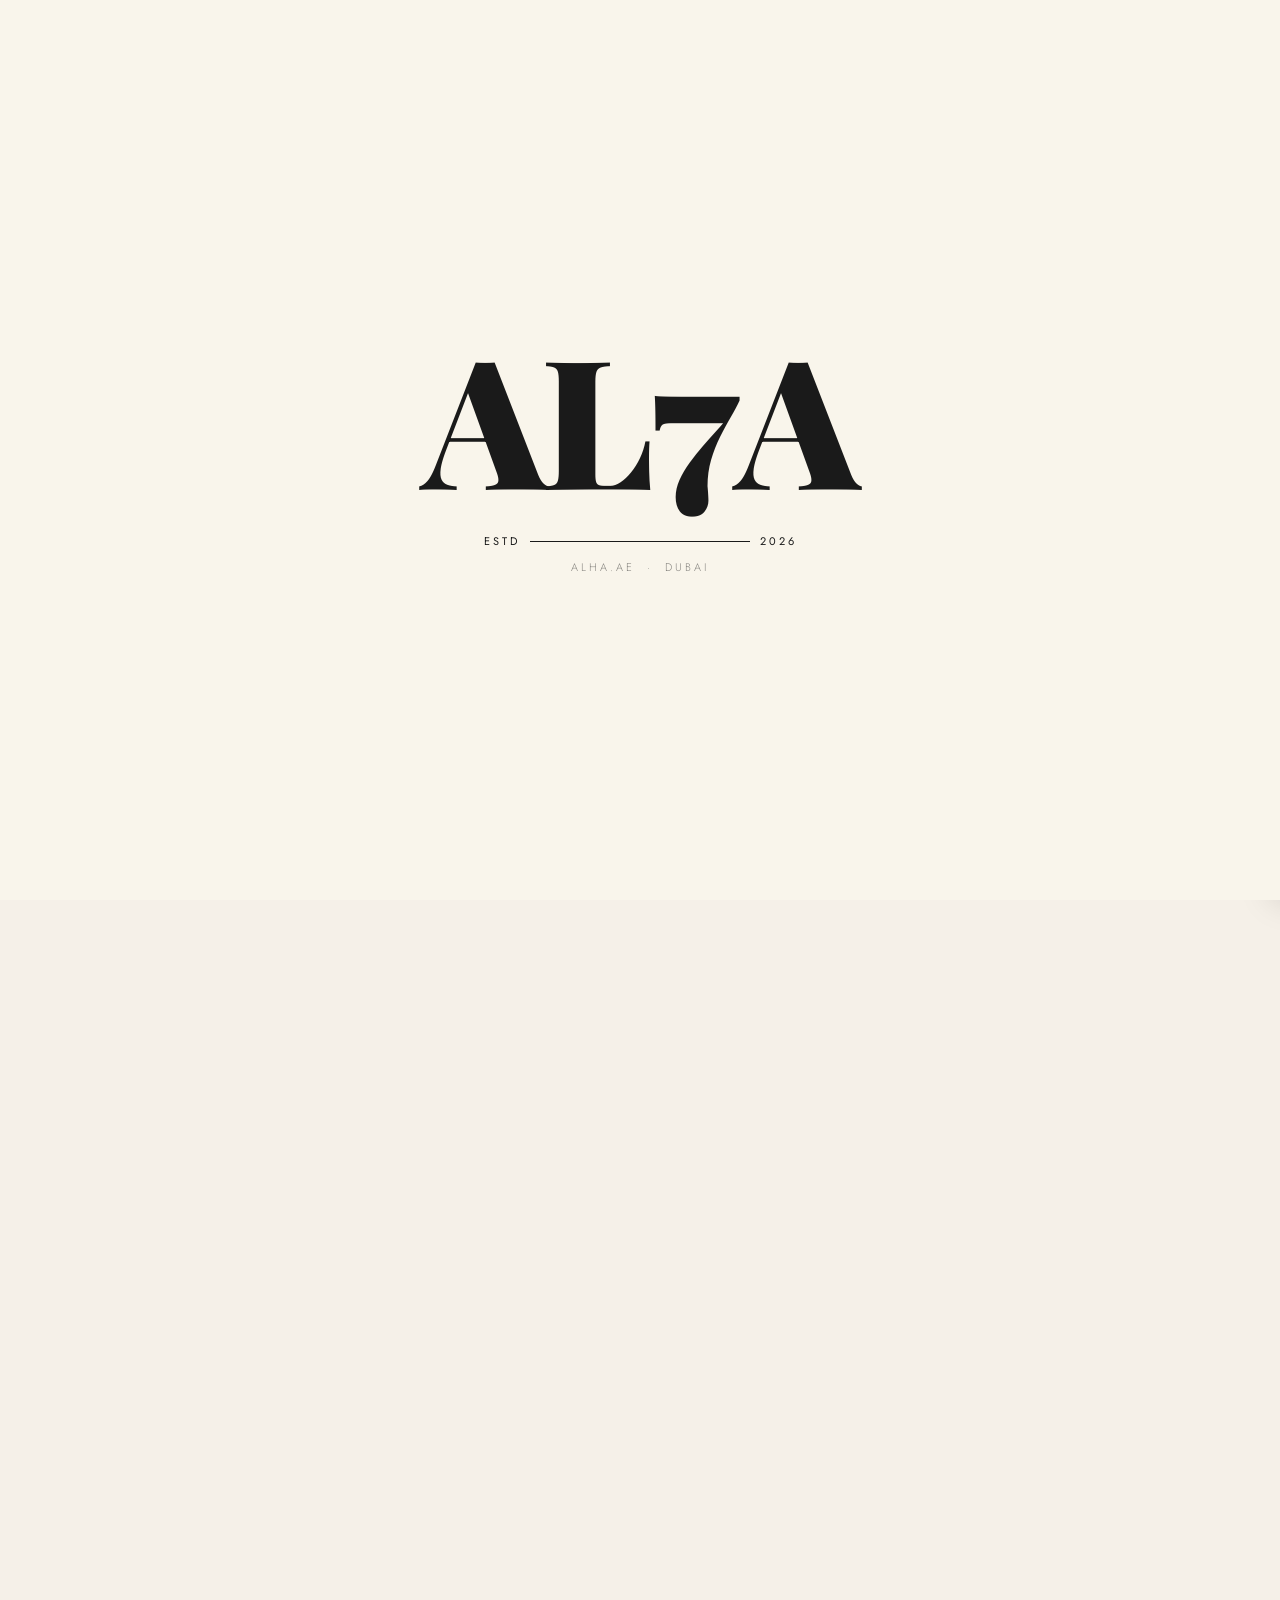
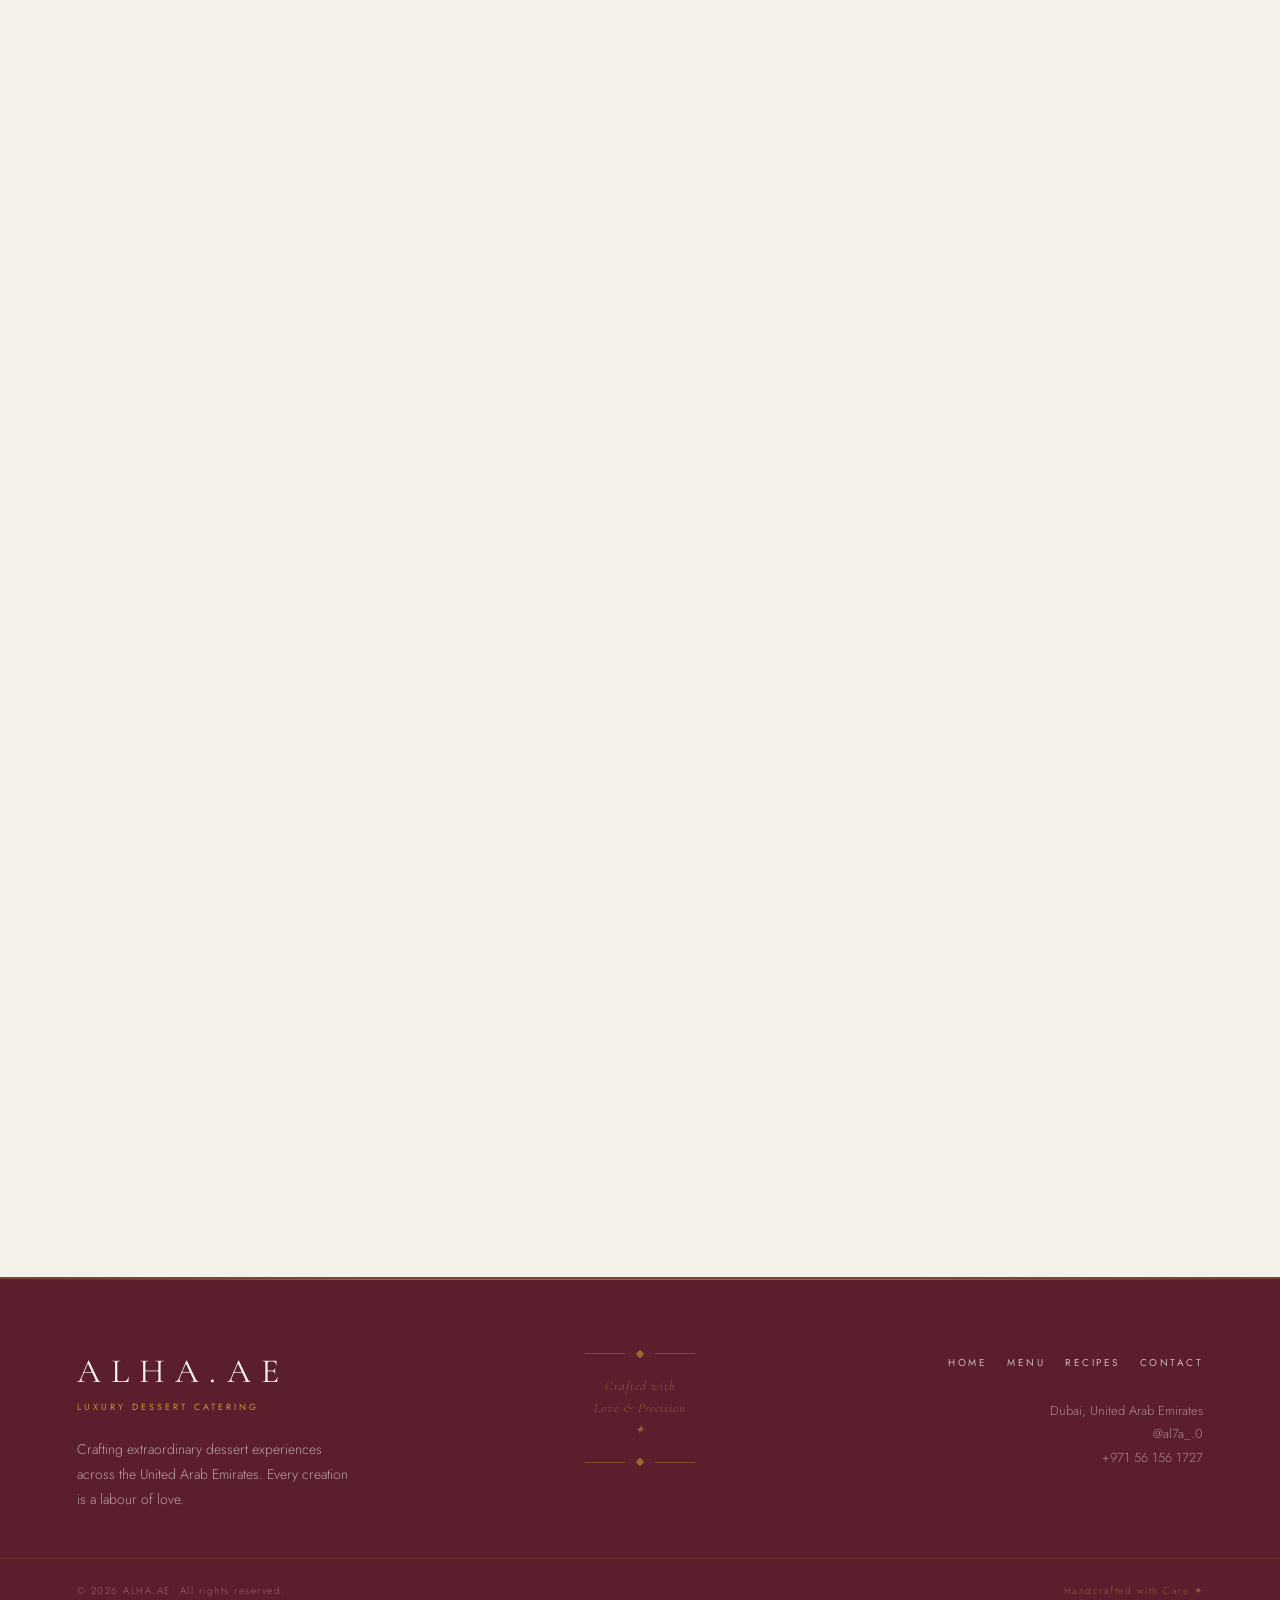
==== commit 419146b0: "changed menu layout and backend" ====
--- a/index.html
+++ b/index.html
@@ -1,9 +1,9 @@
-<!DOCTYPE html>
+﻿<!DOCTYPE html>
 <html lang="en">
 <head>
   <meta charset="UTF-8" />
   <meta name="viewport" content="width=device-width, initial-scale=1.0" />
-  <link href="https://fonts.googleapis.com/css2?family=Cormorant+Garamond:ital,wght@0,300;0,400;0,600;0,700;1,300;1,400;1,600&family=Jost:wght@200;300;400;500&family=Abril+Fatface&display=swap" rel="stylesheet" />
+  <link href="https://fonts.googleapis.com/css2?family=Cormorant+Garamond:ital,wght@0,300;0,400;0,600;0,700;1,300;1,400;1,600&family=Jost:wght@200;300;400;500&family=Abril+Fatface&family=Playfair+Display:wght@900&display=swap" rel="stylesheet" />
   <!-- Tabler Icons -->
   <link rel="stylesheet" href="https://cdn.jsdelivr.net/npm/@tabler/icons-webfont@latest/tabler-icons.min.css">
   <!-- Three.js r128 from CDN -->
@@ -409,129 +409,74 @@
 
     /* ═══════════════════════════ LOADER ═══ */
     #loading-screen {
-  position: fixed;
-  inset: 0;
-  z-index: 9999;
-  background: var(--primary);
-  display: flex;
-  flex-direction: column;
-  align-items: center;
-  justify-content: center;
-  overflow: hidden;
-  transition: opacity .8s cubic-bezier(.4,0,.2,1), visibility .8s;
-}
-
-#loading-screen::before {
-  content: '';
-  position: absolute;
-  inset: 0;
-  pointer-events: none;
-  background:
-    radial-gradient(ellipse 60% 70% at 50% 50%, transparent 40%, rgba(26,5,5,.55) 100%),
-    radial-gradient(ellipse 100% 30% at 50% 0%, rgba(107,17,38,.8) 0%, transparent 70%),
-    radial-gradient(ellipse 100% 30% at 50% 100%, rgba(26,5,5,.7) 0%, transparent 70%);
-}
+      position: fixed; inset: 0; z-index: 9999;
+      background: #F9F5EB;
+      display: flex; flex-direction: column; align-items: center; justify-content: center;
+      overflow: hidden;
+      transition: opacity .4s ease, visibility .4s;
+    }
     #loading-screen.fade-out { opacity:0; visibility:hidden; }
 
-    /* 3D wireframe sphere canvas in loader — hidden, kept for JS compat */
-    #loader-3d { display: none; }
-    .loader-corners { display:none; }
-
-    .loader-inner {
-      display:flex; flex-direction:column; align-items:center;
-      position: relative; z-index: 1;
-      animation: loaderReveal .6s .2s ease both;
-    }
-    @keyframes loaderReveal { from{opacity:0;transform:translateY(16px)} to{opacity:1;transform:translateY(0)} }
-
-    /* Tag, ornaments, and diamond — hidden */
-    .loader-tag      { display:none; }
-    .loader-ornament { display:none; }
-
-    .wordmark-wrap { width:min(560px,82vw); }
-    .alha-svg { width:100%; height:auto; overflow:visible; }
-    .loader-tagline {
-      font-family:'Cormorant Garamond',serif; font-size:clamp(11px,1.5vw,15px);
-      font-style:italic; font-weight:300; color:rgba(232,192,106,.45);
-      letter-spacing:3px; margin-top:20px; margin-bottom:16px;
-    }
-
-    /* ── Center-closing progress line ──
-       Sits inline, centred, directly below the wordmark.
-       Two fills close inward from each end of the compact track.   */
-    .loader-progress {
-      position: relative;
-      width: clamp(100px, 22vw, 140px);
-      height: 1px;
-      background: rgba(201,151,58,.18);
-      overflow: visible;
-      margin-top: 4px;
-    }
-    /* Subtle glow halo on the track */
-    .loader-progress::before {
-      content:'';
-      position: absolute; top: -1px; left: 0; right: 0; height: 3px;
-      background: rgba(201,151,58,.07);
-      filter: blur(2px);
-    }
-    /* Left fill — anchored left:0, grows right to 50% */
-    .loader-progress-fill-left {
+    .loader-wordmark {
+      font-family: 'Playfair Display', 'Abril Fatface', serif;
+      font-size: clamp(80px, 18vw, 180px);
+      font-weight: 900; color: #1a1a1a;
+      letter-spacing: -3px; line-height: 1;
+      animation: loaderReveal .5s .1s ease both;
+    }
+    @keyframes loaderReveal { from{opacity:0;transform:translateY(20px)} to{opacity:1;transform:translateY(0)} }
+
+    .loader-estd-row {
+      display: flex; align-items: center; gap: 0;
+      margin-top: 28px;
+      animation: loaderReveal .5s .25s ease both;
+    }
+    .loader-estd-label, .loader-estd-year {
+      font-family: 'Jost', sans-serif; font-size: 11px; font-weight: 400;
+      letter-spacing: 3px; text-transform: uppercase; color: #1a1a1a; white-space: nowrap;
+    }
+    .loader-estd-label { margin-right: 10px; }
+    .loader-estd-year  { margin-left: 10px; }
+    .loader-estd-line {
+      position: relative; width: clamp(120px, 22vw, 220px); height: 1px;
+      background: rgba(26,26,26,.15);
+    }
+    .loader-estd-fill {
       position: absolute; top: 0; left: 0; height: 100%; width: 0%;
-      background: linear-gradient(90deg, rgba(201,151,58,.6), var(--gold-lt));
-      animation: closingLeft 2.4s cubic-bezier(.25,1,.5,1) forwards;
-      box-shadow: 0 0 4px rgba(232,192,106,.5);
-    }
-    /* Right fill — anchored right:0, grows left to 50% */
-    .loader-progress-fill-right {
-      position: absolute; top: 0; right: 0; height: 100%; width: 0%;
-      background: linear-gradient(270deg, rgba(201,151,58,.6), var(--gold-lt));
-      animation: closingRight 2.4s cubic-bezier(.25,1,.5,1) forwards;
-      box-shadow: 0 0 4px rgba(232,192,106,.5);
-    }
-    @keyframes closingLeft  { 0%{width:0%} 100%{width:50%} }
-    @keyframes closingRight { 0%{width:0%} 100%{width:50%} }
-
-    /* ── Loader decorative background canvas ──
-       Full-bleed SVG behind the wordmark — gold glints, rings, dots. */
-    .loader-bg-canvas{
-    position:absolute;
-    inset:0;
-    z-index:0;
-    pointer-events:none;
-
-    background:
-      radial-gradient(circle at center,
-        rgba(140,0,30,.35) 0%,
-        rgba(107,17,38,.15) 40%,
-        rgba(107,17,38,0) 70%),
-
-      radial-gradient(ellipse 60% 70% at 50% 50%,
-        transparent 40%,
-        rgba(26,5,5,.55) 100%),
-
-      radial-gradient(ellipse 100% 30% at 50% 0%,
-        rgba(107,17,38,.8) 0%,
-        transparent 70%),
-
-      radial-gradient(ellipse 100% 30% at 50% 100%,
-        rgba(26,5,5,.7) 0%,
-        transparent 70%),
-
-      var(--primary);
-}
-    .loader-bg-canvas::after{
-    content:'';
-    position:absolute;
-    inset:0;
-    opacity:.35;
-
-    background-image:
-      radial-gradient(circle,
-        rgba(201,151,58,.7) 1px,
-        transparent 1px);
-
-    background-size:62px 62px;
-}
+      background: #1a1a1a;
+      animation: estdFill 2.2s cubic-bezier(.25,1,.5,1) .2s forwards;
+    }
+    @keyframes estdFill { 0%{width:0%} 100%{width:100%} }
+    .loader-location {
+      font-family: 'Jost', sans-serif; font-size: 11px; font-weight: 300;
+      letter-spacing: 3px; text-transform: uppercase; color: rgba(26,26,26,.5);
+      margin-top: 10px; text-align: center;
+      animation: loaderReveal .5s .35s ease both;
+    }
+
+    /* ── 5-strip reveal overlay ── */
+    #strip-reveal {
+      position: fixed; inset: 0; z-index: 9998;
+      display: flex; pointer-events: none;
+      opacity: 0; visibility: hidden;
+    }
+    #strip-reveal.active { opacity: 1; visibility: visible; pointer-events: all; }
+    .strip {
+      flex: 1; height: 100%;
+      background: #6b1126;
+      transform: translateY(-100%);
+    }
+    /* Each strip slides DOWN then UP, staggered left to right */
+    #strip-reveal.active .strip:nth-child(1) { animation: stripFlip .7s cubic-bezier(.76,0,.24,1) 0.00s forwards; }
+    #strip-reveal.active .strip:nth-child(2) { animation: stripFlip .7s cubic-bezier(.76,0,.24,1) 0.08s forwards; }
+    #strip-reveal.active .strip:nth-child(3) { animation: stripFlip .7s cubic-bezier(.76,0,.24,1) 0.16s forwards; }
+    #strip-reveal.active .strip:nth-child(4) { animation: stripFlip .7s cubic-bezier(.76,0,.24,1) 0.24s forwards; }
+    #strip-reveal.active .strip:nth-child(5) { animation: stripFlip .7s cubic-bezier(.76,0,.24,1) 0.32s forwards; }
+    @keyframes stripFlip {
+      0%   { transform: translateY(-100%); }
+      45%  { transform: translateY(0%); }
+      100% { transform: translateY(100%); }
+    }
  
     /* ═══════════════════════════ PORTAL ═══ */
     #portal-overlay {
@@ -2894,6 +2839,11 @@
       box-shadow: 0 10px 30px rgba(42,26,26,.05);
       border: 1px solid rgba(201,151,58,.2); transition: transform 0.4s;
       text-decoration: none;
+    }
+    /* Single-card variant — wider, more cinematic */
+    .category-card--single {
+      max-width: 720px; flex: none; width: min(720px, 100%);
+      aspect-ratio: 16/7;
     }
     .category-card:hover { transform: translateY(-5px); }
     .category-card::before {
@@ -3259,134 +3209,57 @@
  
 <!-- ──────────── LOADING SCREEN ──────────── -->
 <div id="loading-screen" role="status" aria-label="Loading ALHA">
-  <div class="loader-corners"></div>
-
-  <!-- ── Decorative background canvas — gold on burgundy ── -->
-  <div class="loader-bg-canvas"> 
-    <defs>
-      <!-- Fine gold dot grid, 48px spacing -->
-      <pattern id="dot-grid" x="0" y="0" width="48" height="48" patternUnits="userSpaceOnUse">
-        <circle cx="24" cy="24" r="0.7" fill="rgba(201,151,58,0.22)"/>
-      </pattern>
-
-      <!-- Reusable micro star-glint: four-point cross with tapered arms -->
-      <symbol id="glint" viewBox="-8 -8 16 16" overflow="visible">
-        <!-- Horizontal arm -->
-        <line x1="-7" y1="0" x2="7" y2="0"
-              stroke="rgba(232,192,106,0.30)" stroke-width="0.5"
-              stroke-linecap="round"/>
-        <!-- Vertical arm -->
-        <line x1="0" y1="-7" x2="0" y2="7"
-              stroke="rgba(232,192,106,0.30)" stroke-width="0.5"
-              stroke-linecap="round"/>
-        <!-- Diagonal light catch — shorter, finer -->
-        <line x1="-4" y1="-4" x2="4" y2="4"
-              stroke="rgba(232,192,106,0.14)" stroke-width="0.4"
-              stroke-linecap="round"/>
-        <line x1="4" y1="-4" x2="-4" y2="4"
-              stroke="rgba(232,192,106,0.14)" stroke-width="0.4"
-              stroke-linecap="round"/>
-        <!-- Centre accent dot -->
-        <circle cx="0" cy="0" r="0.9" fill="rgba(240,208,128,0.50)"/>
-      </symbol>
-
-      <!-- Reusable thin geometric ring with four tick marks -->
-      <symbol id="accent-ring" viewBox="-22 -22 44 44" overflow="visible">
-        <circle cx="0" cy="0" r="18"
-                fill="none" stroke="rgba(201,151,58,0.18)" stroke-width="0.6"/>
-        <!-- Four cardinal tick marks -->
-        <line x1="0"   y1="-18" x2="0"   y2="-22" stroke="rgba(201,151,58,0.22)" stroke-width="0.5"/>
-        <line x1="0"   y1="18"  x2="0"   y2="22"  stroke="rgba(201,151,58,0.22)" stroke-width="0.5"/>
-        <line x1="-18" y1="0"   x2="-22" y2="0"   stroke="rgba(201,151,58,0.22)" stroke-width="0.5"/>
-        <line x1="18"  y1="0"   x2="22"  y2="0"   stroke="rgba(201,151,58,0.22)" stroke-width="0.5"/>
-      </symbol>
-    </defs>
-
-    <!-- Full-field gold dot grid -->
-    <rect width="100%" height="100%" fill="url(#dot-grid)"/>
-
-    <!-- Corner hairline brackets — gold, 30px arms -->
-    <path d="M 36 62 L 36 36 L 62 36"
-          fill="none" stroke="rgba(201,151,58,0.22)" stroke-width="0.7"/>
-    <path d="M calc(100% - 62px) 36 L calc(100% - 36px) 36 L calc(100% - 36px) 62"
-          fill="none" stroke="rgba(201,151,58,0.22)" stroke-width="0.7"/>
-    <path d="M 36 calc(100% - 62px) L 36 calc(100% - 36px) L 62 calc(100% - 36px)"
-          fill="none" stroke="rgba(201,151,58,0.22)" stroke-width="0.7"/>
-    <path d="M calc(100% - 62px) calc(100% - 36px) L calc(100% - 36px) calc(100% - 36px) L calc(100% - 36px) calc(100% - 62px)"
-          fill="none" stroke="rgba(201,151,58,0.22)" stroke-width="0.7"/>
-
-    <!-- Thin horizontal rule across one-third from top -->
-    <line x1="0" y1="33%" x2="100%" y2="33%"
-          stroke="rgba(201,151,58,0.08)" stroke-width="0.5"/>
-    <!-- Thin horizontal rule across two-thirds -->
-    <line x1="0" y1="67%" x2="100%" y2="67%"
-          stroke="rgba(201,151,58,0.08)" stroke-width="0.5"/>
-    <!-- Vertical centreline -->
-    <line x1="50%" y1="0" x2="50%" y2="100%"
-          stroke="rgba(201,151,58,0.06)" stroke-width="0.5"/>
-
-    <!-- Accent rings — placed at compositional corners -->
-    <use href="#accent-ring" x="10%"  y="14%"/>
-    <use href="#accent-ring" x="90%"  y="14%"/>
-    <use href="#accent-ring" x="10%"  y="86%"/>
-    <use href="#accent-ring" x="90%"  y="86%"/>
-
-    <!-- Star glints scattered at asymmetric editorial positions -->
-    <use href="#glint" x="8%"   y="22%"/>
-    <use href="#glint" x="92%"  y="22%"/>
-    <use href="#glint" x="5%"   y="50%"/>
-    <use href="#glint" x="95%"  y="50%"/>
-    <use href="#glint" x="8%"   y="78%"/>
-    <use href="#glint" x="92%"  y="78%"/>
-    <use href="#glint" x="25%"  y="8%"/>
-    <use href="#glint" x="75%"  y="8%"/>
-    <use href="#glint" x="25%"  y="92%"/>
-    <use href="#glint" x="75%"  y="92%"/>
-    <!-- Lighter mid-edge accent dots -->
-    <circle cx="50%"  cy="5%"   r="1.2" fill="rgba(201,151,58,0.28)"/>
-    <circle cx="50%"  cy="95%"  r="1.2" fill="rgba(201,151,58,0.28)"/>
-    <circle cx="5%"   cy="50%"  r="1.2" fill="rgba(201,151,58,0.28)"/>
-    <circle cx="95%"  cy="50%"  r="1.2" fill="rgba(201,151,58,0.28)"/>
+  <p class="loader-wordmark">AL7A</p>
+  <div class="loader-estd-row">
+    <span class="loader-estd-label">ESTD</span>
+    <div class="loader-estd-line"><div class="loader-estd-fill"></div></div>
+    <span class="loader-estd-year">2026</span>
   </div>
-
-  <div class="loader-inner">
-    <p class="loader-tag">Est. 2020 &nbsp;·&nbsp; Kerala, India</p>
-    <canvas id="loader-3d"></canvas>
-    <div class="loader-ornament">
-      <div class="orn-line"></div><div class="orn-diamond"></div><div class="orn-line-r orn-line"></div>
-    </div>
-    <div class="wordmark-wrap">
-      <canvas id="measure-canvas" style="display:none;"></canvas>
-      <svg class="alha-svg" id="alha-svg" viewBox="0 0 600 160" xmlns="http://www.w3.org/2000/svg" aria-label="ALHA">
-        <defs id="alha-defs"></defs><g id="alha-fills"></g><g id="alha-images"></g>
-      </svg>
-    </div>
-    <div class="loader-ornament" style="margin-top:14px;margin-bottom:0;">
-      <div class="orn-line"></div><div class="orn-diamond"></div><div class="orn-line-r orn-line"></div>
-    </div>
-    <p class="loader-tagline">Luxury Dessert Catering</p>
-
-    <!-- Center-closing progress line — inline, directly below wordmark -->
-    <div class="loader-progress" role="progressbar" aria-valuemin="0" aria-valuemax="100">
-      <div class="loader-progress-fill-left"></div>
-      <div class="loader-progress-fill-right"></div>
-    </div>
-  </div>
+  <p class="loader-location">ALHA.AE &nbsp;·&nbsp; DUBAI</p>
 </div>
- 
-<!-- ──────────── PORTAL ──────────── -->
-<div id="portal-overlay" aria-hidden="true">
-  <div class="portal-curtain-left"></div>
-  <div class="portal-curtain-right"></div>
-  <div class="portal-h" aria-hidden="true">
-    <svg class="portal-h-svg" id="portal-h-svg" viewBox="0 0 200 160" xmlns="http://www.w3.org/2000/svg">
-      <defs></defs>
-      <text class="portal-h-text" id="portal-h-letter" x="0" y="138"
-            font-family="'Abril Fatface', serif" font-size="148" letter-spacing="-2"
-            fill="#6b1126">7</text>
-    </svg>
-  </div>
+
+<!-- ──────────── 5 STRIP REVEAL (maroon, left→right) ──────────── -->
+<div id="strip-reveal">
+  <div class="strip"></div>
+  <div class="strip"></div>
+  <div class="strip"></div>
+  <div class="strip"></div>
+  <div class="strip"></div>
 </div>
+
+<!-- ──────────── PORTAL (stub) ──────────── -->
+<div id="portal-overlay" style="display:none;" aria-hidden="true"></div>
+
+<!-- ──────────── LOADER DISMISS ──────────── -->
+<script>
+(function() {
+  function dismiss() {
+    var ls = document.getElementById('loading-screen');
+    var sr = document.getElementById('strip-reveal');
+    var ms = document.getElementById('main-site');
+
+    if (!ls || ls.classList.contains('fade-out')) return;
+    ls.classList.add('fade-out');
+
+    // Show main site immediately so content is visible through the strips
+    if (ms) ms.classList.add('visible');
+
+    // Trigger 5-strip reveal
+    if (sr) {
+      sr.style.opacity = '1';
+      sr.style.visibility = 'visible';
+      sr.classList.add('active');
+      setTimeout(function() {
+        sr.style.opacity = '0';
+        sr.style.visibility = 'hidden';
+      }, 1200);
+    }
+  }
+
+  setTimeout(dismiss, 2600);
+  setTimeout(dismiss, 4500); // fallback
+})();
+</script>
  
 <!-- ──────────── MAIN SITE ──────────── -->
 <div id="main-site">
@@ -3504,13 +3377,9 @@
       </div>
     </div>
     <div class="menu-categories">
-      <a href="menu.html?category=events" class="category-card" data-category="events">
-        <img src="events1.jpeg" alt="Events Category">
-        <h3>Events (Bulk Orders)</h3>
-      </a>
-      <a href="menu.html?category=small" class="category-card" data-category="small">
-        <img src="events3.jpeg" alt="Small Quantity Category">
-        <h3>Single Orders</h3>
+      <a href="menu.html" class="category-card category-card--single">
+        <img src="events2.jpeg" alt="Our Menu">
+        <h3>Menu</h3>
       </a>
     </div>
   </section>
@@ -3669,7 +3538,7 @@
     <div class="page-hero">
       <div class="page-hero-bg-dots"></div>
       <div class="page-hero-content">
-        <p class="page-hero-eyebrow">Est. 2022 · Kerala, India</p>
+        <p class="page-hero-eyebrow">Est. 2026 · Dubai, United Arab Emirates</p>
         <h1 class="page-hero-title">The <em>ALHA</em> Story</h1>
         <p class="page-hero-sub">Crafted with love, presented with elegance</p>
         <div class="page-hero-rule">
@@ -3683,7 +3552,7 @@
       <div class="about-intro-text reveal-text">
         <p class="about-label">Our Beginning</p>
         <h2>Born from a <em>passion</em> for perfection</h2>
-        <p>ALHA began in a small home kitchen in Kerala, where every dessert was a labour of love made for family and friends. What started as handmade gifts evolved into something far greater — a luxury catering atelier that now graces weddings, corporate galas, and intimate celebrations across the UAE.</p>
+        <p>ALHA began in a small home kitchen in Dubai, where every dessert was a labour of love made for family and friends. What started as handmade gifts evolved into something far greater — a luxury catering atelier that now graces weddings, corporate galas, and intimate celebrations across the UAE.</p>
         <p>We believe a dessert isn't just something you eat. It's a memory you carry. Every piece we craft is designed to be tasted, remembered, and talked about long after the last bite.</p>
         <a href="#" class="section-cta" data-target="contact"><span>Work with us</span><span class="section-cta-arrow">→</span></a>
       </div>
@@ -3709,7 +3578,7 @@
         <div class="value-card reveal-text">
           <span class="value-icon">✦</span>
           <h3>Uncompromising Quality</h3>
-          <p>We source only premium-grade ingredients — single-origin chocolates, fresh Kerala spices, real saffron. No shortcuts, ever.</p>
+          <p>We source only premium-grade ingredients — single-origin chocolates. No shortcuts, ever.</p>
         </div>
         <div class="value-card reveal-text">
           <span class="value-icon">◇</span>
@@ -3729,7 +3598,7 @@
         <div class="value-card reveal-text">
           <span class="value-icon">✿</span>
           <h3>Cultural Fusion</h3>
-          <p>We blend the richness of Keralan sweetcraft with French pâtisserie and Levantine confectionery — creating flavours that feel both familiar and extraordinary.</p>
+          <p>We blend the richness of Dubai sweetcraft with French pâtisserie and Levantine confectionery — creating flavours that feel both familiar and extraordinary.</p>
         </div>
         <div class="value-card reveal-text">
           <span class="value-icon">◈</span>
@@ -3751,7 +3620,7 @@
           <div class="founder-avatar">A</div>
           <h3 class="founder-name">Alha Rashida</h3>
           <p class="founder-role">Founder & Head Pastry Chef</p>
-          <p class="founder-bio">Trained in Paris, rooted in Kerala. Alha brings classical French technique to every recipe she writes, infusing it with the warmth of home.</p>
+          <p class="founder-bio">Alha brings classical French technique to every recipe she writes, infusing it with the warmth of home.</p>
         </div>
         <div class="founder-card reveal-text">
           <div class="founder-avatar">K</div>
@@ -4164,97 +4033,11 @@
 })();
  
 /* ════════════════════════════════════════════════════════
-   3. WORDMARK + PORTAL (unchanged logic)
+   3. WORDMARK — no longer needed (CSS text replaces canvas wordmark)
 ════════════════════════════════════════════════════════ */
-document.fonts.load("148px 'Abril Fatface'").then(buildWordmark).catch(buildWordmark);
-function buildWordmark() {
-  const FONT="'Abril Fatface', serif",SIZE=148,BASELINE=138,KERN=-4,VIEW_H=160,PAD=0;
-  // AL7A — butter yellow on deep burgundy background
-  const letters=[
-    {ch:'A', fill:'#E8C97A'},
-    {ch:'L', fill:'#E8C97A'},
-    {ch:'7', fill:'#E8C97A'},
-    {ch:'A', fill:'#E8C97A'},
-  ];
-  const canvas=document.getElementById('measure-canvas');
-  const ctx=canvas.getContext('2d');
-  ctx.font=`${SIZE}px ${FONT}`;
-  const widths=letters.map(l=>ctx.measureText(l.ch).width);
-  const totalW=widths.reduce((s,w)=>s+w,0)+KERN*(letters.length-1)+PAD*2;
-  const svg=document.getElementById('alha-svg');
-  svg.setAttribute('viewBox',`0 0 ${Math.ceil(totalW)} ${VIEW_H}`);
-  const defs=document.getElementById('alha-defs');
-  const fills=document.getElementById('alha-fills');
-  // Clear any previous content
-  defs.innerHTML='';
-  fills.innerHTML='';
-  // alha-images layer is unused — clear it too
-  const images=document.getElementById('alha-images');
-  if(images) images.innerHTML='';
-  let cursor=PAD;
-  letters.forEach((l,i)=>{
-    const w=widths[i],id=`cp-${i}`;
-    const cp=document.createElementNS('http://www.w3.org/2000/svg','clipPath');
-    cp.setAttribute('id',id);
-    const txt=document.createElementNS('http://www.w3.org/2000/svg','text');
-    txt.setAttribute('x',cursor);txt.setAttribute('y',BASELINE);
-    txt.setAttribute('font-family',FONT);txt.setAttribute('font-size',SIZE);
-    txt.textContent=l.ch;cp.appendChild(txt);defs.appendChild(cp);
-    // Solid colour fill only — no image layer
-    const gf=document.createElementNS('http://www.w3.org/2000/svg','g');
-    gf.setAttribute('clip-path',`url(#${id})`);
-    const rect=document.createElementNS('http://www.w3.org/2000/svg','rect');
-    rect.setAttribute('x',cursor);rect.setAttribute('y',0);rect.setAttribute('width',w+2);rect.setAttribute('height',VIEW_H);
-    rect.setAttribute('fill',l.fill);gf.appendChild(rect);fills.appendChild(gf);
-    cursor+=w+KERN;
-  });
-  // Portal 7 — solid fill, no pattern/image
-  const pH=document.getElementById('portal-h-letter');
-  if(pH){
-    pH.setAttribute('font-family',FONT);pH.setAttribute('font-size',SIZE);pH.setAttribute('y',BASELINE);
-    // Index 2 = '7'
-    const sevenW=widths[2];
-    const pSvg=document.getElementById('portal-h-svg');
-    pSvg.setAttribute('viewBox',`0 0 ${Math.ceil(sevenW)} ${VIEW_H}`);
-    pH.setAttribute('x',0);
-    pH.setAttribute('fill','#6b1126');
-    // Remove any pattern defs — we use solid fill only
-    const oldDefs=pSvg.querySelector('defs');
-    if(oldDefs) oldDefs.innerHTML='';
-  }
-}
- 
-const loadingScreen=document.getElementById('loading-screen');
-const portalOverlay=document.getElementById('portal-overlay');
-const mainSite=document.getElementById('main-site');
- 
-// Emergency fallback: Force hide loader after 3 seconds if still visible
-setTimeout(() => {
-  if (loadingScreen && !loadingScreen.classList.contains('fade-out')) {
-    console.warn('Emergency loader timeout triggered');
-    loadingScreen.classList.add('fade-out');
-    if (portalOverlay) {
-      portalOverlay.classList.add('active');
-      setTimeout(() => {
-        portalOverlay.classList.add('open');
-        mainSite.classList.add('visible');
-        setTimeout(() => { portalOverlay.style.display='none'; }, 800);
-      }, 80);
-    }
-  }
-}, 3000);
-
-setTimeout(()=>{
-  loadingScreen.classList.add('fade-out');
-  setTimeout(()=>{
-    portalOverlay.classList.add('active');
-    setTimeout(()=>{
-      portalOverlay.classList.add('open');
-      mainSite.classList.add('visible');
-      setTimeout(()=>{portalOverlay.style.display='none';},800);
-    },80);
-  },40);
-},2600);
+// Loader now uses CSS text — no canvas drawing needed
+
+// Loader dismissed by dedicated script above
  
 /* ════════════════════════════════════════════════════════
    4. HERO 3D SCENE (Three.js)
